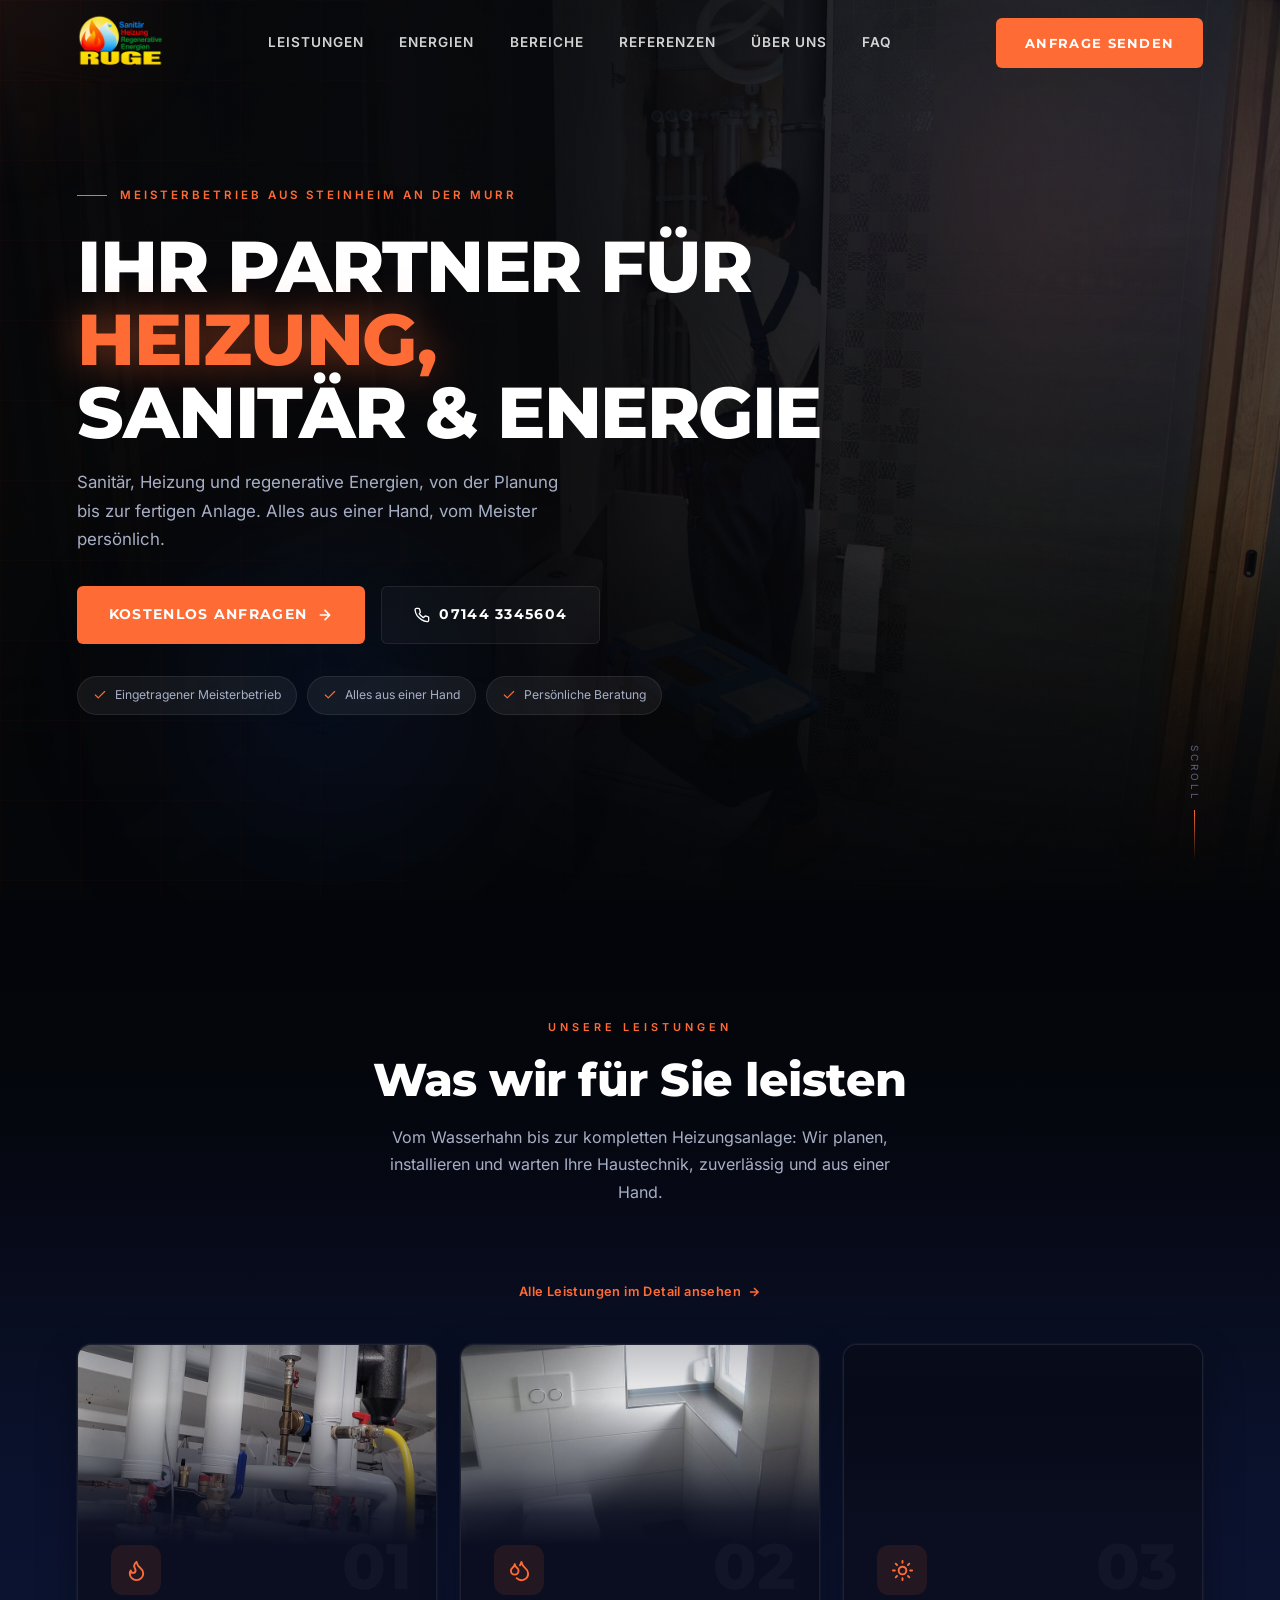
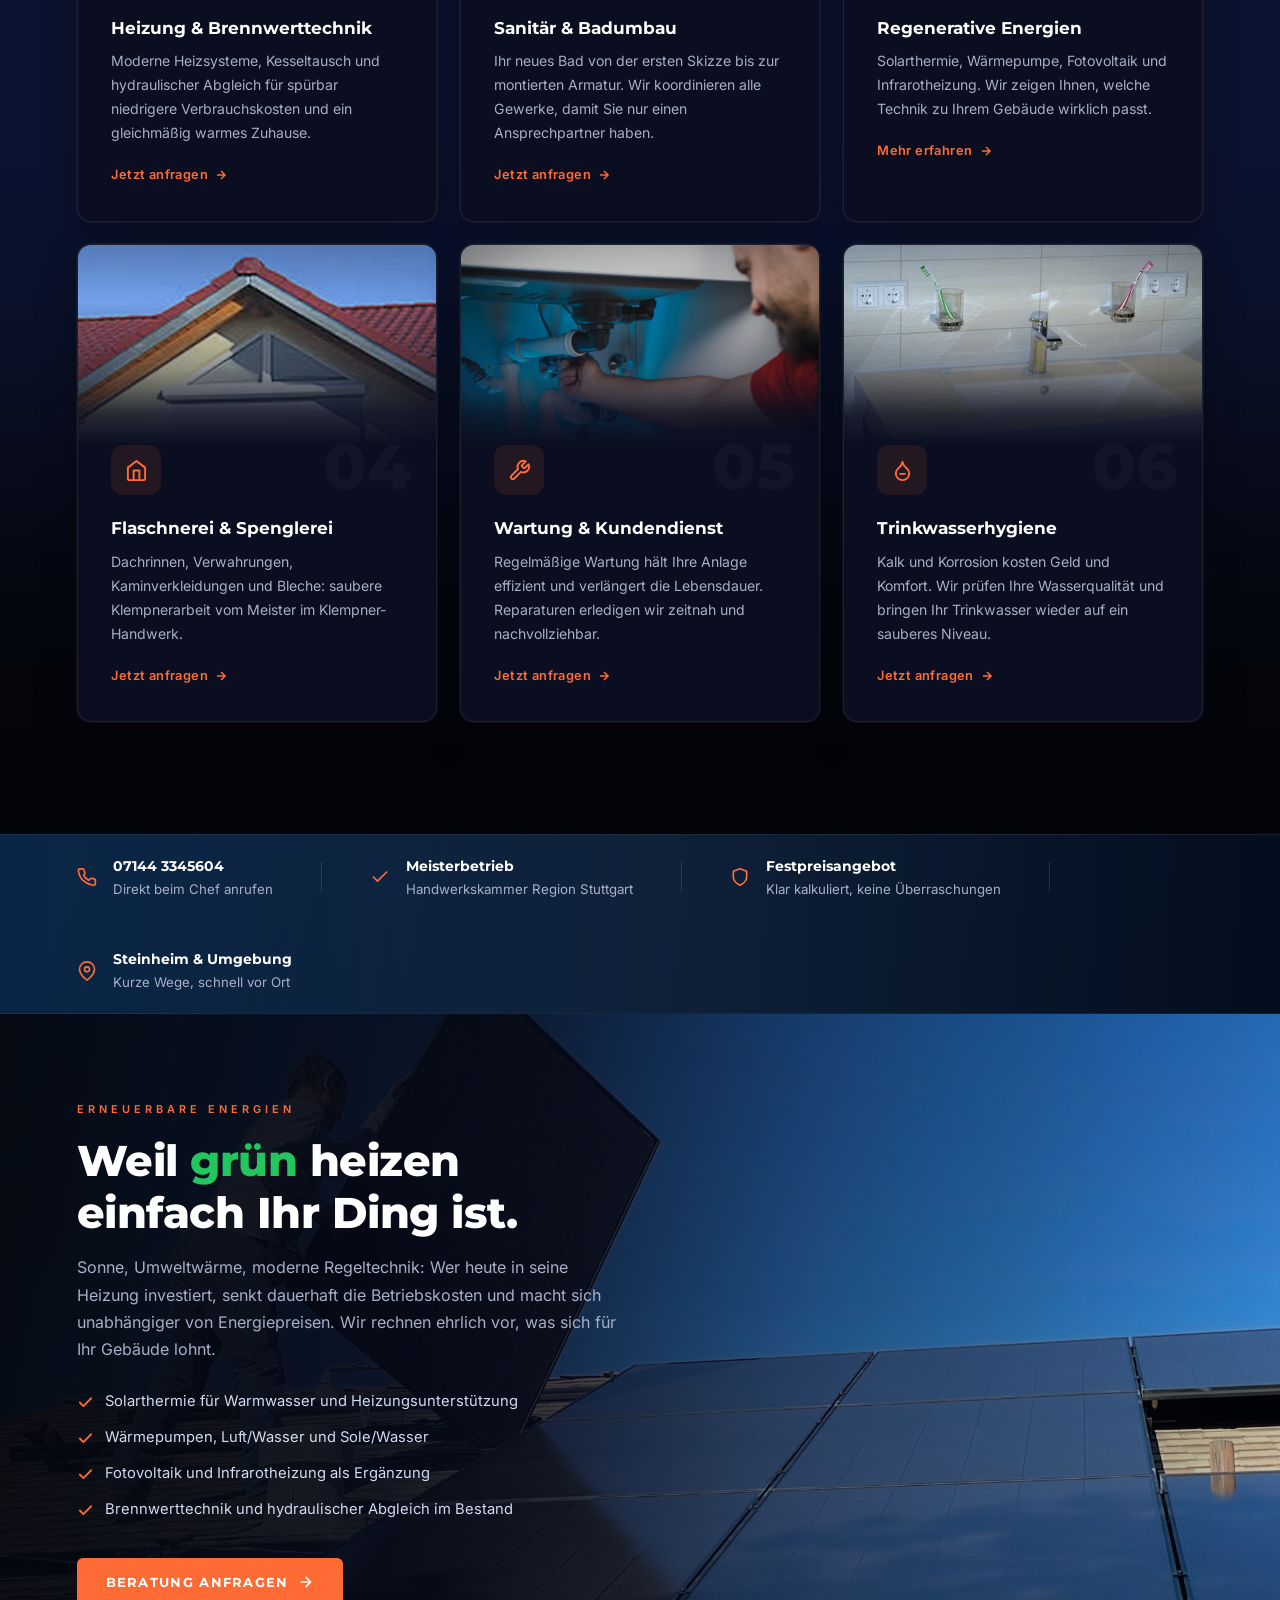
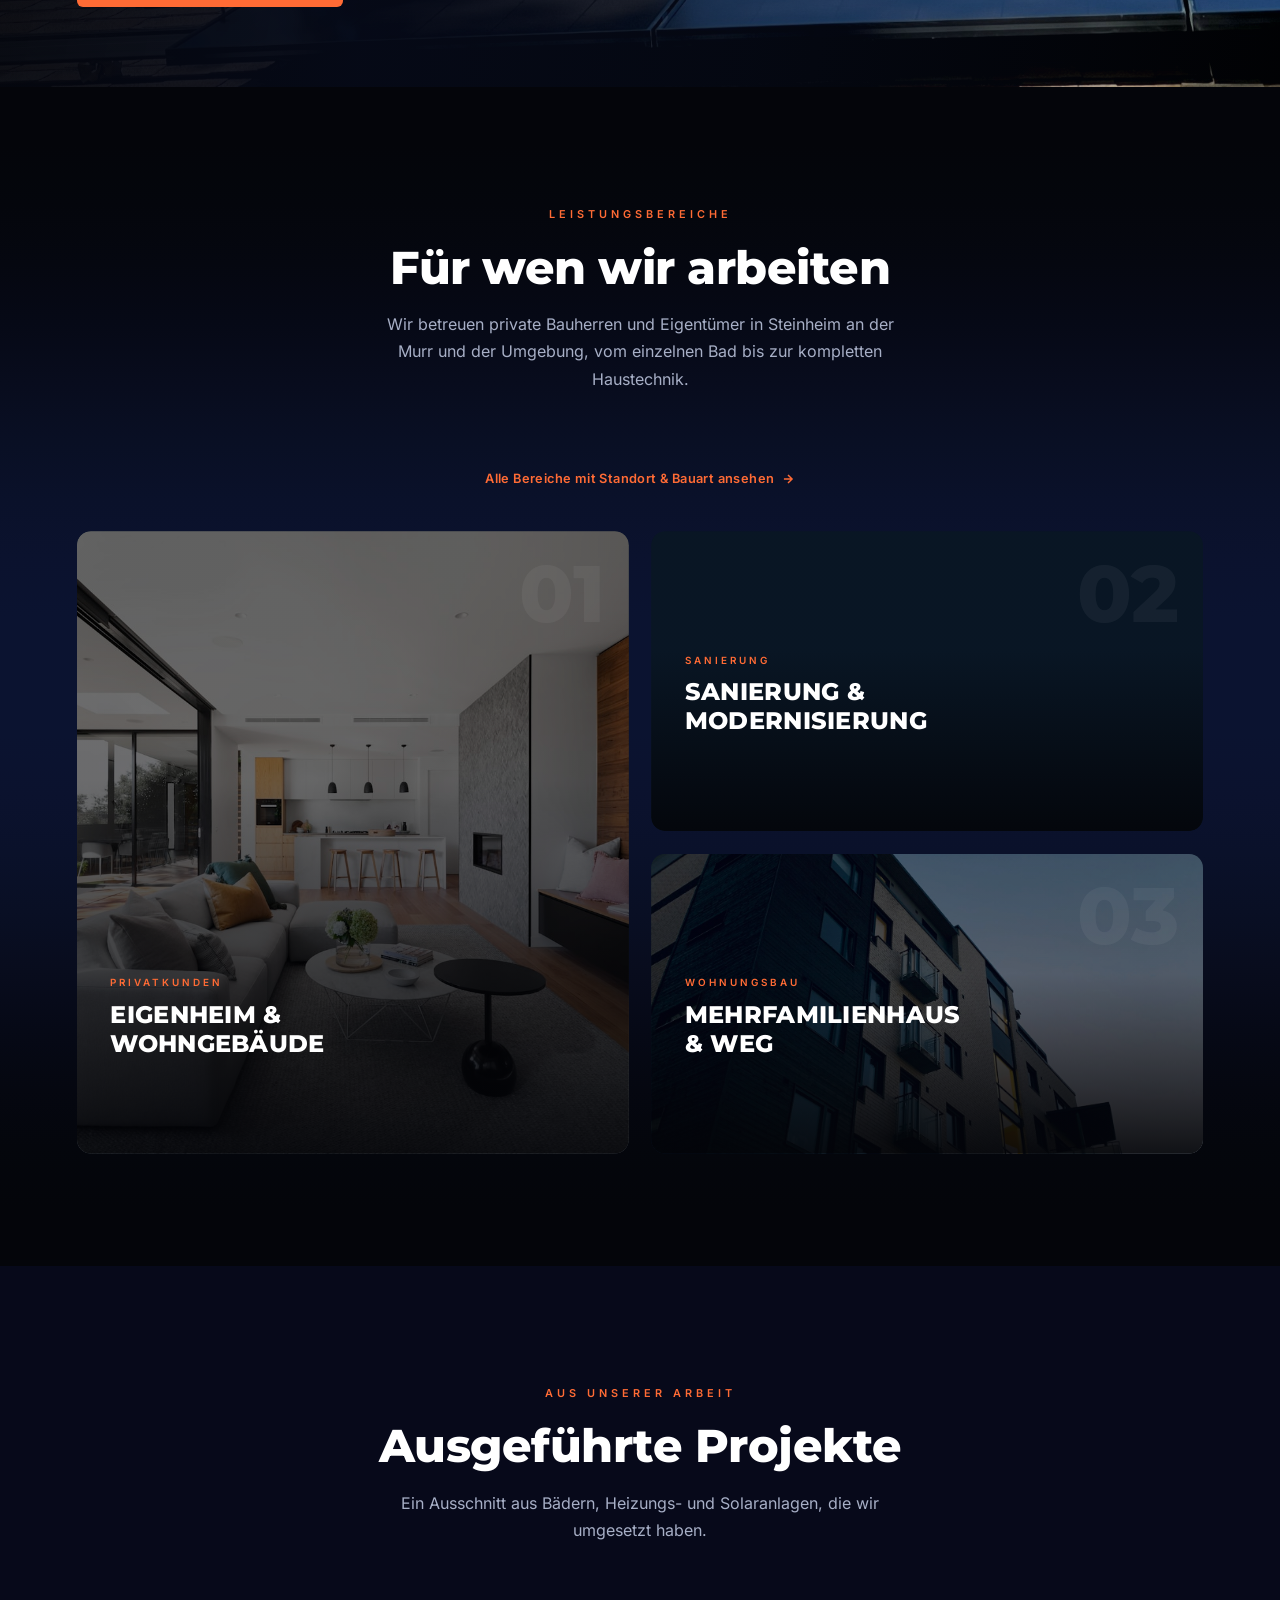
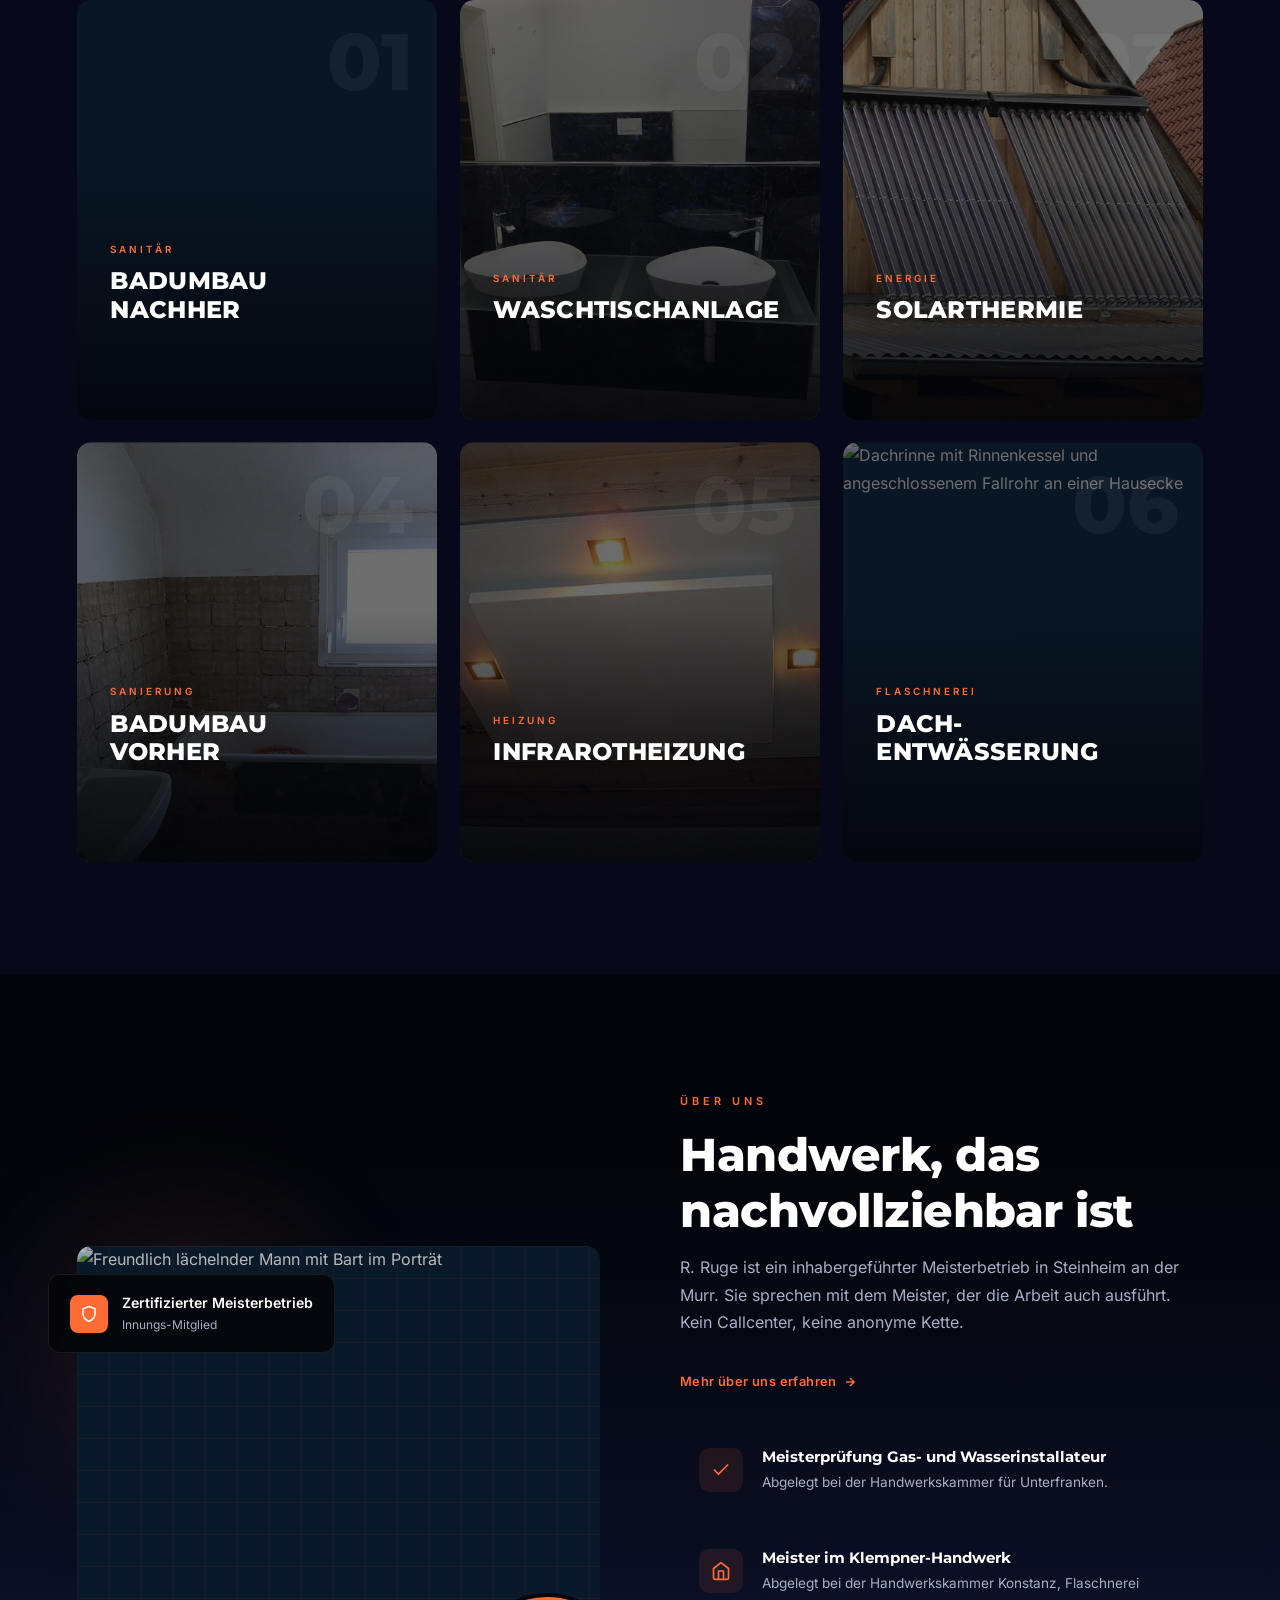
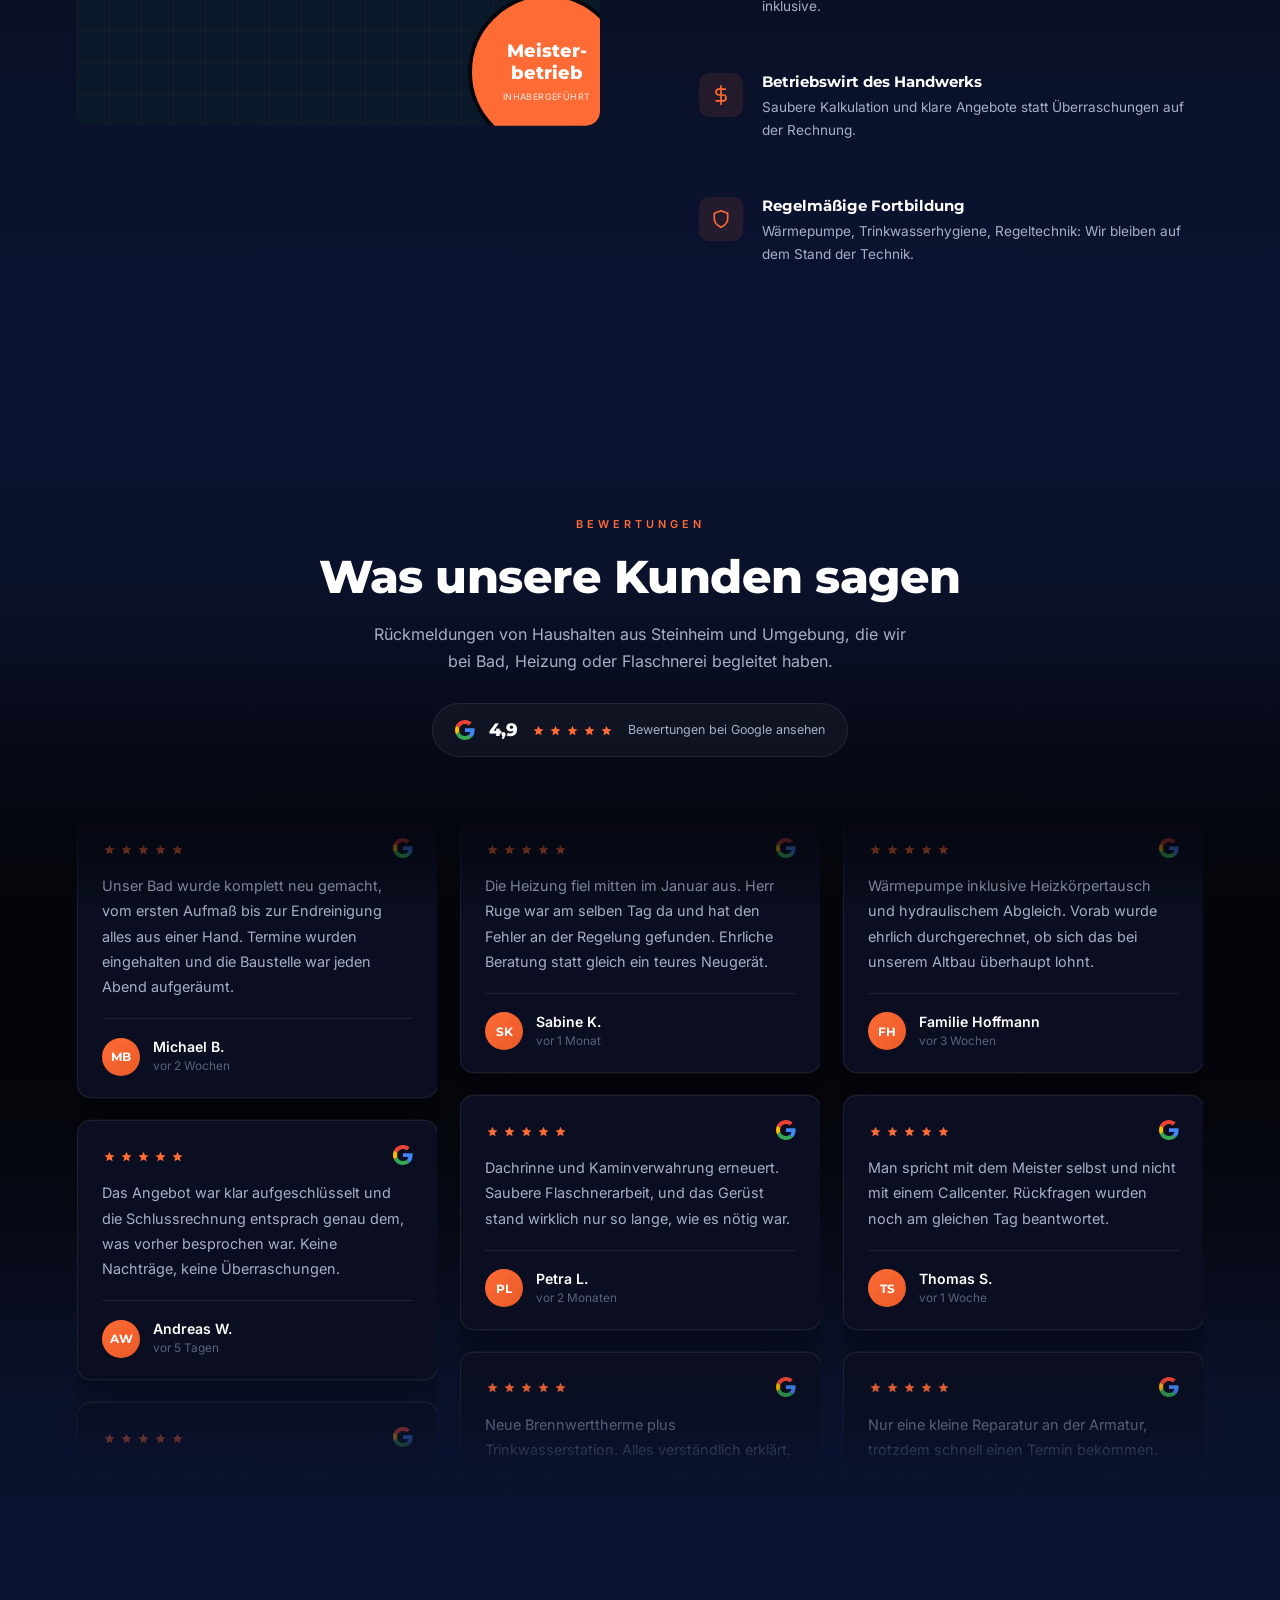
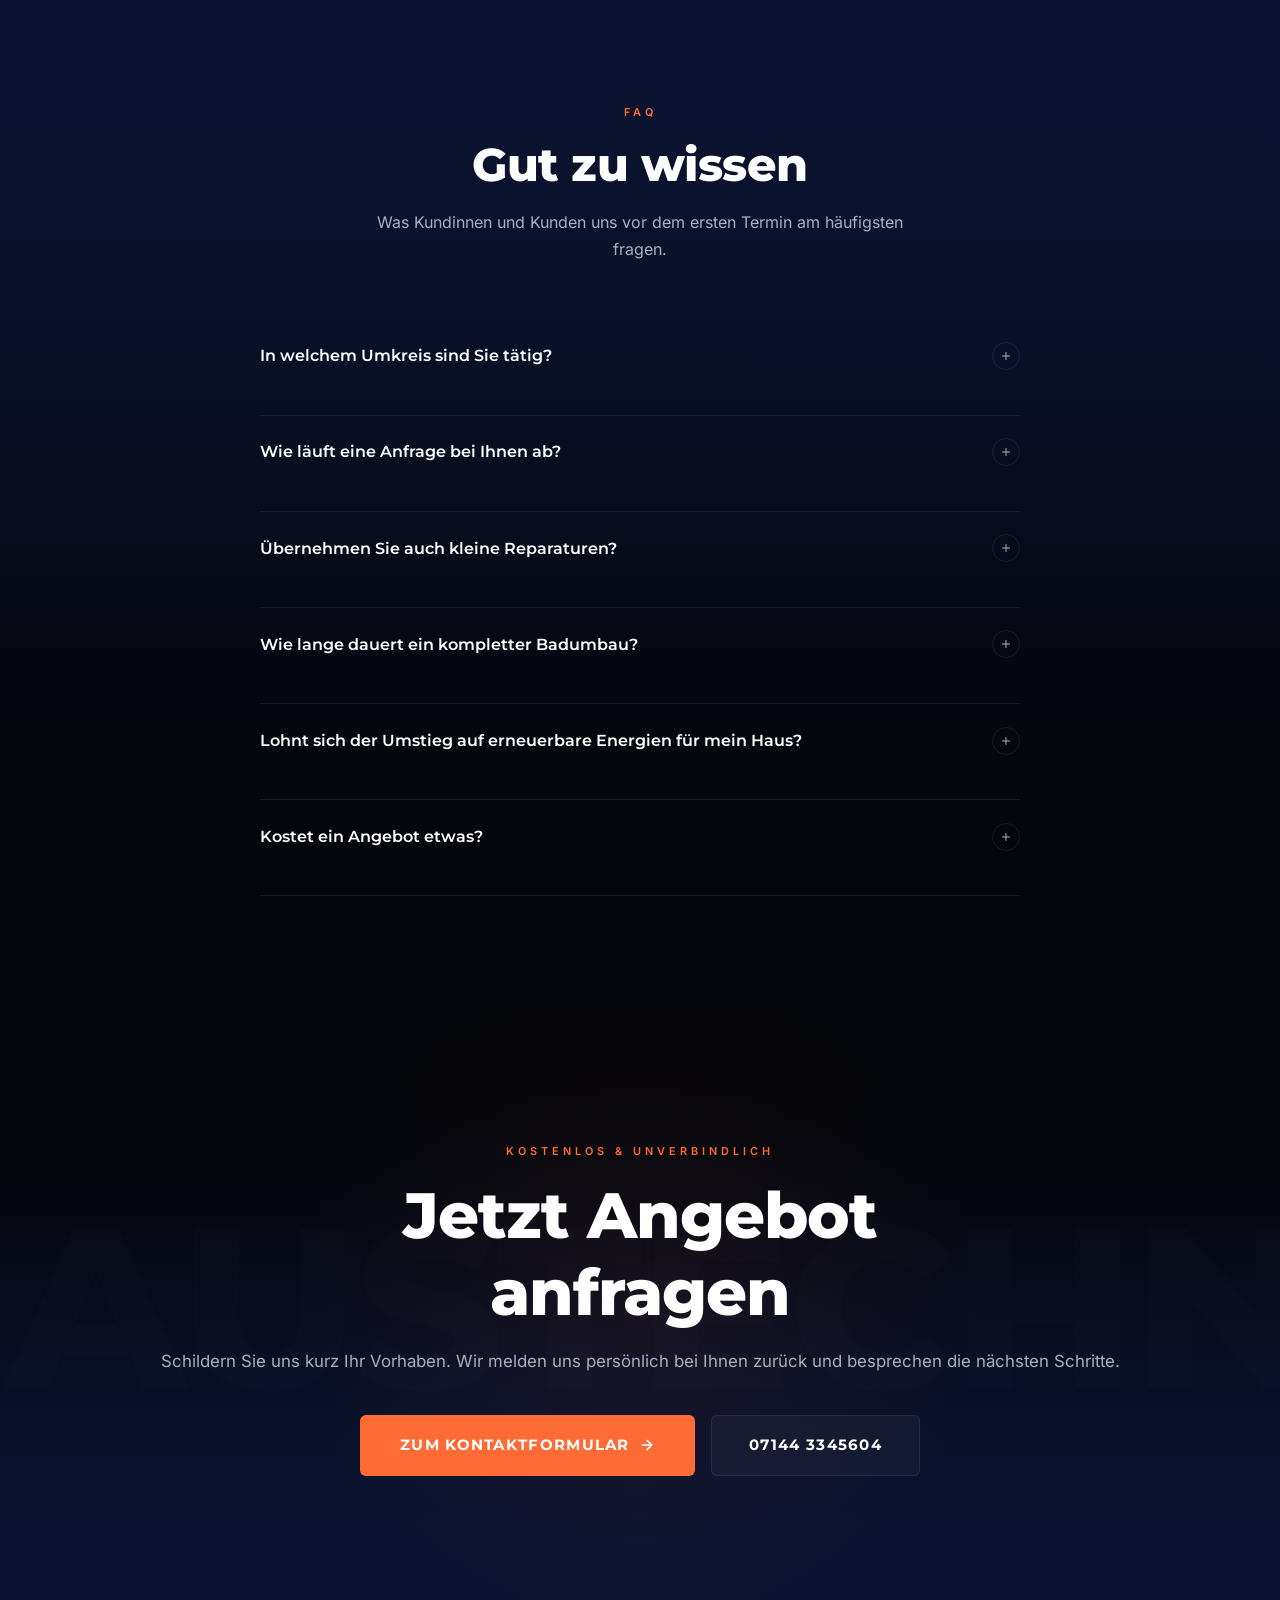
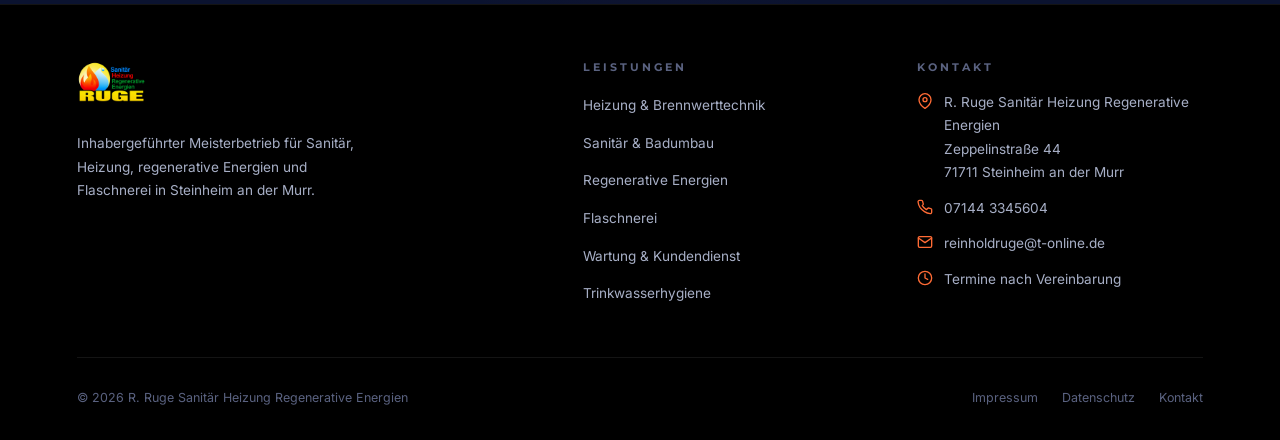
==== index.html @ 026bf5e6 "Add files via upload" ====
<!DOCTYPE html>
<html lang="de">
<head>
<meta charset="UTF-8" />
<meta name="viewport" content="width=device-width, initial-scale=1, viewport-fit=cover" />
<title>R. Ruge: Sanitär · Heizung · Regenerative Energien | Steinheim an der Murr</title>
<meta name="description" content="Meisterbetrieb R. Ruge aus Steinheim an der Murr: Sanitär und Badumbau, Heizung und Brennwerttechnik, Solar, Wärmepumpe und Fotovoltaik sowie Flaschnerei, alles aus einer Hand." />
<meta name="theme-color" content="#01328F" />
<meta name="robots" content="noindex" />
<link rel="icon" type="image/png" href="favicon.ruge.png" />
<link rel="apple-touch-icon" href="favicon.ruge.png" />

<meta property="og:type" content="website" />
<meta property="og:locale" content="de_DE" />
<meta property="og:title" content="R. Ruge: Sanitär · Heizung · Regenerative Energien" />
<meta property="og:description" content="Meisterbetrieb aus Steinheim an der Murr. Bad, Heizung, regenerative Energien und Flaschnerei, alles aus einer Hand." />
<meta property="og:image" content="hero-installateur.jpg" />

<link rel="preload" href="inter-400-latin.woff2" as="font" type="font/woff2" crossorigin />
<link rel="preload" href="montserrat-800-latin.woff2" as="font" type="font/woff2" crossorigin />
<link rel="stylesheet" href="fonts.css" />
<script>document.documentElement.classList.add('js');</script>

<style>
  :root {
    --orange:        #FF6B35;
    --orange-dark:   #E85A28;
    --orange-glow:   rgba(255, 107, 53, 0.3);
    --brand-blue:    #0A2647;   /* dunkles Navy, Blau des Logo-Banners gemischt mit Schwarz */
    --brand-blue-d:  #030D1E;

    /* Hintergrund: bewusste Mischung aus Schwarz und Dunkelblau */
    --navy:          #050609;
    --navy-blue:     #0b1330;
    --navy-mid:      #07091a;
    --navy-mid-blue: #0e1638;
    --navy-light:    #101733;
    --card-bg:       #0a0e20;

    /* ── Sektions-Welle: durchlaufender Verlauf über die ganze Seite ──
       up   = dunkel oben → blau unten
       down = blau oben   → dunkel unten
       full = dunkel → blau → dunkel (für einzeln stehende Sektionen)
       Aufeinanderfolgende Sektionen wechseln sich ab, dadurch treffen an
       jeder Naht immer zwei identische Farben aufeinander und die Kante
       verschwindet. Die Stopps folgen einer Smootherstep-Kurve, damit die
       Steigung an beiden Enden fast null ist (kein sichtbarer Knick). */
    --wave-up: linear-gradient(to bottom,
      #04050a 0%, #04050a 10%, #04060c 20%, #050710 30%, #060916 40%,
      #080c1d 50%, #090f24 60%, #0a112a 70%, #0b122e 80%, #0b1330 90%, #0b1330 100%);
    --wave-down: linear-gradient(to top,
      #04050a 0%, #04050a 10%, #04060c 20%, #050710 30%, #060916 40%,
      #080c1d 50%, #090f24 60%, #0a112a 70%, #0b122e 80%, #0b1330 90%, #0b1330 100%);
    --wave-full: linear-gradient(to bottom,
      #04050a 0%,  #04050a 5%,  #04060c 10%, #050710 15%, #060916 20%,
      #080c1d 25%, #090f24 30%, #0a112a 35%, #0b122e 40%, #0b1330 45%,
      #0b1330 55%, #0b122e 60%, #0a112a 65%, #090f24 70%, #080c1d 75%,
      #060916 80%, #050710 85%, #04060c 90%, #04050a 95%, #04050a 100%);
    /* arc = blau → dunkel → blau (Gegenstück zu wave-full: für eine Sektion,
       die zwischen zwei blauen Nähten steht, z. B. Bewertungen zwischen
       ueber (endet blau) und faq (beginnt blau)) */
    --wave-arc: linear-gradient(to bottom,
      #0b1330 0%,  #0b1330 5%,  #0b122e 10%, #0a112a 15%, #090f24 20%,
      #080c1d 25%, #060916 30%, #050710 35%, #04060c 40%, #04050a 45%,
      #04050a 55%, #04060c 60%, #050710 65%, #060916 70%, #080c1d 75%,
      #090f24 80%, #0a112a 85%, #0b122e 90%, #0b1330 95%, #0b1330 100%);
    --surface:       rgba(255,255,255,0.04);
    --border:        rgba(255,255,255,0.08);
    --text-primary:  #FFFFFF;
    --text-secondary:#A7AFC6;
    --text-muted:    #5A6280;

    --header-h: 86px;
  }
  *, *::before, *::after { margin: 0; padding: 0; box-sizing: border-box; }
  html { scroll-behavior: smooth; scroll-padding-top: calc(var(--header-h) + 10px); }
  body {
    font-family: 'Inter', system-ui, sans-serif;
    background: linear-gradient(165deg, var(--navy) 0%, var(--navy-blue) 45%, var(--navy) 100%);
    background-attachment: fixed;
    color: var(--text-primary);
    line-height: 1.7;
    overflow-x: hidden;
  }
  h1, h2, h3, h4 { font-family: 'Montserrat', sans-serif; line-height: 1.2; text-wrap: balance; }
  img, svg { max-width: 100%; }
  img { height: auto; display: block; }
  a { color: inherit; }

  ::-webkit-scrollbar { width: 6px; }
  ::-webkit-scrollbar-track { background: var(--navy); }
  ::-webkit-scrollbar-thumb { background: var(--orange); border-radius: 3px; }
  ::selection { background: var(--orange); color: #fff; }
  :focus-visible { outline: 2px solid var(--orange); outline-offset: 3px; border-radius: 3px; }

  .skip-link {
    position: absolute; left: -9999px; top: 0; z-index: 2000;
    background: var(--orange); color: #fff; padding: 0.8rem 1.4rem; font-weight: 600; text-decoration: none;
  }
  .skip-link:focus { left: 12px; top: 12px; }

  /* Noise texture */
  body::before {
    content: ''; position: fixed; inset: 0;
    background-image: url("data:image/svg+xml,%3Csvg viewBox='0 0 256 256' xmlns='http://www.w3.org/2000/svg'%3E%3Cfilter id='noise'%3E%3CfeTurbulence type='fractalNoise' baseFrequency='0.9' numOctaves='4' stitchTiles='stitch'/%3E%3C/filter%3E%3Crect width='100%25' height='100%25' filter='url(%23noise)' opacity='0.03'/%3E%3C/svg%3E");
    pointer-events: none; z-index: 1; opacity: 0.4;
  }

  /* Cursor glow */
  .cursor-glow {
    position: fixed; width: 420px; height: 420px; border-radius: 50%;
    background: radial-gradient(circle, rgba(255,107,53,0.07) 0%, transparent 70%);
    pointer-events: none; transform: translate(-50%, -50%);
    z-index: 9999; transition: opacity 0.3s ease;
  }

  /* ── BUTTONS ── */
  .btn-primary {
    background: var(--orange); color: white;
    padding: 0.85rem 1.8rem; border-radius: 6px; text-decoration: none;
    font-family: 'Montserrat', sans-serif; font-weight: 700; font-size: 0.82rem;
    letter-spacing: 1.3px; text-transform: uppercase; border: none; cursor: pointer;
    transition: all 0.3s ease; position: relative; overflow: hidden;
    display: inline-flex; align-items: center; gap: 0.6rem;
  }
  .btn-primary svg { width: 16px; height: 16px; flex-shrink: 0; }
  .btn-primary::before {
    content: ''; position: absolute; top: 0; left: -100%; width: 100%; height: 100%;
    background: linear-gradient(90deg, transparent, rgba(255,255,255,0.2), transparent);
    transition: left 0.5s ease;
  }
  .btn-primary:hover { background: var(--orange-dark); transform: translateY(-2px); box-shadow: 0 8px 28px var(--orange-glow); }
  .btn-primary:hover::before { left: 100%; }

  .btn-outline {
    background: rgba(255,255,255,0.03); color: var(--text-primary);
    padding: 0.85rem 1.8rem; border-radius: 6px; text-decoration: none;
    font-family: 'Montserrat', sans-serif; font-weight: 700; font-size: 0.82rem;
    letter-spacing: 1.3px; text-transform: uppercase; border: 1px solid var(--border);
    cursor: pointer; transition: all 0.3s ease; display: inline-flex; align-items: center; gap: 0.6rem;
    position: relative; overflow: hidden;
  }
  .btn-outline svg { width: 16px; height: 16px; flex-shrink: 0; }
  .btn-outline:hover { border-color: var(--orange); color: var(--orange); box-shadow: 0 0 22px var(--orange-glow); }

  /* ── HEADER (Menüleiste im Logo-Blau) ── */
  header.site-header {
    position: fixed; top: 0; left: 0; right: 0; z-index: 1000;
    background: transparent; border-bottom: 1px solid transparent;
    transition: background 0.4s ease, box-shadow 0.3s ease, border-color 0.4s ease, backdrop-filter 0.4s ease,
                transform 0.45s cubic-bezier(0.2,0.7,0.2,1);
  }
  header.site-header.scrolled {
    background: linear-gradient(100deg, var(--brand-blue) 0%, var(--brand-blue-d) 100%);
    backdrop-filter: blur(16px);
    border-bottom: 1px solid rgba(255,255,255,0.1);
    box-shadow: 0 12px 34px rgba(0,0,0,0.45);
  }
  .header-inner {
    max-width: 1320px; margin-inline: auto;
    min-height: var(--header-h);
    padding: 0.6rem 6%; display: flex; align-items: center; justify-content: space-between; gap: 1.5rem;
  }
  .logo { display: inline-flex; align-items: center; flex-shrink: 0; }
  .logo img { height: 58px; width: auto; transition: height 0.3s ease; }

  .header-nav { display: flex; align-items: center; gap: 2.2rem; }
  .header-nav a {
    color: rgba(255,255,255,0.82); text-decoration: none; font-size: 0.85rem;
    font-weight: 600; letter-spacing: 1px; text-transform: uppercase;
    transition: color 0.3s; position: relative; padding: 0.3rem 0;
  }
  .header-nav a::after {
    content: ''; position: absolute; bottom: -2px; left: 0;
    width: 0; height: 2px; background: var(--orange); border-radius: 2px; transition: width 0.3s;
  }
  .header-nav a:hover { color: #fff; }
  .header-nav a:hover::after { width: 100%; }

  .hamburger {
    display: none; flex-direction: column; gap: 5px; cursor: pointer; padding: 4px;
    background: none; border: 0;
  }
  .hamburger span { width: 24px; height: 2px; background: #fff; border-radius: 2px; transition: all 0.3s; display: block; }
  .hamburger[aria-expanded="true"] span:nth-child(1) { transform: translateY(7px) rotate(45deg); }
  .hamburger[aria-expanded="true"] span:nth-child(2) { opacity: 0; }
  .hamburger[aria-expanded="true"] span:nth-child(3) { transform: translateY(-7px) rotate(-45deg); }

  .mobile-nav {
    position: fixed; inset: 0; background: rgba(5,6,9,0.97); backdrop-filter: blur(20px);
    z-index: 999; display: flex; flex-direction: column; align-items: center; justify-content: center; gap: 2rem;
    transform: translateX(100%); transition: transform 0.4s cubic-bezier(0.77,0,0.175,1);
    padding: 2rem;
  }
  .mobile-nav.open { transform: translateX(0); }
  .mobile-nav a {
    font-family: 'Montserrat', sans-serif; font-size: 1.7rem; font-weight: 800;
    color: var(--text-primary); text-decoration: none; text-transform: uppercase;
    letter-spacing: 2px; transition: color 0.3s;
  }
  .mobile-nav a:hover { color: var(--orange); }
  .mobile-nav .mobile-actions { display: flex; flex-direction: column; gap: 0.9rem; margin-top: 1rem; align-items: center; }
  .mobile-nav .mobile-actions .btn-primary,
  .mobile-nav .mobile-actions .btn-outline {
    padding: 0.55rem 1.1rem; font-size: 0.68rem; letter-spacing: 0.8px; white-space: nowrap;
  }
  .mobile-meta {
    margin-top: 1.5rem; font-size: 0.82rem; color: var(--text-secondary); text-align: center; line-height: 1.8;
  }

  /* ── HERO ── */
  .hero {
    position: relative; height: 100vh; height: 100svh; min-height: 700px;
    display: flex; align-items: center; overflow: hidden;
  }
  .hero-media { position: absolute; inset: 0; z-index: 0; background: var(--navy-mid-blue); }
  .hero-media video, .hero-media img {
    width: 100%; height: 100%; object-fit: cover; filter: brightness(0.4);
  }
  .hero-media img { object-position: 62% 30%; transform: scale(1.05); animation: heroZoom 9s ease forwards; }
  .hero-media video { display: none; object-position: center 45%; }
  @keyframes heroZoom { from { transform: scale(1.05); } to { transform: scale(1); } }
  @media (min-width: 769px) {
    .hero-media video { display: block; }
    .hero-media img.hero-photo { display: none; }
  }
  .hero-scrim {
    position: absolute; inset: 0; z-index: 1;
    background:
      linear-gradient(to right, rgba(5,6,9,0.94) 38%, rgba(5,6,9,0.15) 100%),
      linear-gradient(to top, rgba(5,6,9,1) 0%, transparent 42%),
      radial-gradient(ellipse at 20% 55%, rgba(255,107,53,0.10) 0%, transparent 50%),
      radial-gradient(ellipse at 82% 18%, rgba(1,50,143,0.22) 0%, transparent 45%);
  }
  .hero-grid {
    position: absolute; inset: 0; z-index: 2;
    background-image: linear-gradient(rgba(255,107,53,0.04) 1px, transparent 1px),
                      linear-gradient(90deg, rgba(255,107,53,0.04) 1px, transparent 1px);
    background-size: 80px 80px;
    mask-image: linear-gradient(to right, rgba(0,0,0,0.6) 0%, transparent 80%);
  }
  .hero-orb { position: absolute; border-radius: 50%; pointer-events: none; filter: blur(80px); z-index: 1; }
  .hero-orb-1 {
    width: 600px; height: 600px; top: -100px; right: -100px;
    background: radial-gradient(circle, rgba(255,107,53,0.12) 0%, transparent 70%);
    animation: orbFloat 12s ease-in-out infinite;
  }
  .hero-orb-2 {
    width: 400px; height: 400px; bottom: 0; left: 10%;
    background: radial-gradient(circle, rgba(1,50,143,0.22) 0%, transparent 70%);
    animation: orbFloat 15s ease-in-out infinite reverse;
  }
  @keyframes orbFloat {
    0%, 100% { transform: translate(0, 0) scale(1); }
    33%  { transform: translate(30px, -40px) scale(1.05); }
    66%  { transform: translate(-20px, 20px) scale(0.95); }
  }

  .hero-content { position: relative; z-index: 3; padding: 0 6%; max-width: 1000px; width: 100%; min-width: 0; }
  .hero-eyebrow {
    display: flex; align-items: center; gap: 0.8rem; max-width: 100%;
    font-size: 0.72rem; font-weight: 600; letter-spacing: 3px; text-transform: uppercase;
    color: var(--orange); margin-bottom: 1.5rem;
    opacity: 0; transform: translateY(20px); animation: fadeUp 0.8s ease 0.2s forwards;
  }
  .hero-eyebrow span { min-width: 0; }
  .hero-eyebrow::before { content: ''; width: 30px; height: 1px; background: var(--orange); flex-shrink: 0; }
  .hero h1 {
    font-size: clamp(2.6rem, 5.6vw, 4.9rem); font-weight: 800; line-height: 1.02;
    letter-spacing: -1.5px; margin-bottom: 1.2rem; text-transform: uppercase;
    opacity: 0; transform: translateY(30px); animation: fadeUp 0.8s ease 0.4s forwards;
  }
  .hero h1 em { font-style: normal; color: var(--orange); text-shadow: 0 0 40px rgba(255,107,53,0.5); }
  .hero-sub {
    font-size: 1.05rem; color: var(--text-secondary); max-width: 500px;
    line-height: 1.7; margin-bottom: 2rem;
    opacity: 0; transform: translateY(30px); animation: fadeUp 0.8s ease 0.6s forwards;
  }
  .hero-actions {
    display: flex; gap: 1rem; flex-wrap: wrap; margin-bottom: 2rem;
    opacity: 0; transform: translateY(30px); animation: fadeUp 0.8s ease 0.8s forwards;
  }
  .hero-actions .btn-primary, .hero-actions .btn-outline { padding: 1rem 2rem; font-size: 0.88rem; }
  .hero-chips {
    list-style: none; display: flex; flex-wrap: wrap; gap: 0.6rem;
    opacity: 0; transform: translateY(20px); animation: fadeUp 0.8s ease 1.0s forwards;
  }
  .chip {
    display: inline-flex; align-items: center; gap: 0.5rem;
    padding: 0.5rem 0.95rem; background: rgba(255,255,255,0.06); border: 1px solid var(--border);
    border-radius: 100px; font-size: 0.76rem; color: var(--text-secondary); backdrop-filter: blur(6px);
  }
  .chip svg { width: 14px; height: 14px; stroke: var(--orange); flex-shrink: 0; }

  .scroll-indicator {
    position: absolute; right: 6%; bottom: 40px; z-index: 3;
    display: flex; flex-direction: column; align-items: center; gap: 0.5rem;
    opacity: 0; animation: fadeIn 1s ease 1.5s forwards;
  }
  .scroll-indicator span { font-size: 0.62rem; letter-spacing: 3px; text-transform: uppercase; color: var(--text-muted); writing-mode: vertical-rl; }
  .scroll-line { width: 1px; height: 50px; background: linear-gradient(to bottom, var(--orange), transparent); animation: scrollPulse 2s ease-in-out infinite; }
  @keyframes scrollPulse { 0%,100% { opacity: 0.3; transform: scaleY(1); } 50% { opacity: 1; transform: scaleY(1.2); } }

  /* ── SECTION COMMONS ── */
  section { position: relative; z-index: 1; }
  .section-header { text-align: center; margin-bottom: 3.5rem; }
  .section-header.left { text-align: left; margin-bottom: 2.2rem; }
  .section-eyebrow {
    display: inline-flex; align-items: center; gap: 0.7rem;
    font-size: 0.68rem; font-weight: 600; letter-spacing: 4px; text-transform: uppercase;
    color: var(--orange); margin-bottom: 1rem;
  }
  .section-header h2 { font-size: clamp(1.9rem, 3.8vw, 2.9rem); font-weight: 800; letter-spacing: -0.5px; }
  .section-header p { color: var(--text-secondary); max-width: 540px; margin: 1rem auto 0; font-size: 1rem; }
  .section-header.left p { margin: 1rem 0 0; }

  /* ── LEISTUNGEN ── */
  .leistungen {
    padding: 7rem 6%;
    /* steht allein zwischen zwei Bildsektionen → voller Wellenbogen */
    background: var(--wave-full);
  }
  .leistungen-grid { display: grid; grid-template-columns: repeat(3, 1fr); gap: 1.4rem; }
  .l-card {
    background: var(--card-bg); border-radius: 14px;
    border: 1px solid var(--border); position: relative; overflow: hidden;
    box-shadow: 0 0 0 1px rgba(255,255,255,0.03), 0 16px 40px rgba(0,0,0,0.32);
    transition: all 0.4s cubic-bezier(0.4,0,0.2,1);
  }
  .l-card::before {
    content: ''; position: absolute; inset: 0;
    background: linear-gradient(135deg, var(--orange-glow) 0%, transparent 60%);
    opacity: 0; transition: opacity 0.4s; z-index: 2; pointer-events: none;
  }
  .l-card:hover {
    border-color: rgba(255,107,53,0.35); transform: translateY(-6px);
    box-shadow: 0 0 0 1px rgba(255,107,53,0.3), 0 0 34px rgba(255,107,53,0.18), 0 24px 60px rgba(0,0,0,0.5);
  }
  .l-card:hover::before { opacity: 1; }
  /* Bildkopf: verläuft nach unten weich in die Kartenfläche */
  .l-media { position: relative; height: 200px; overflow: hidden; background: #070a18; }
  .l-media img {
    width: 100%; height: 100%; object-fit: cover; display: block;
    transform: scale(1.02); transition: transform 0.7s cubic-bezier(0.4,0,0.2,1);
  }
  .l-card:hover .l-media img { transform: scale(1.07); }
  .l-media::after {
    content: ''; position: absolute; inset: 0; pointer-events: none;
    background: linear-gradient(to bottom,
      rgba(10,14,32,0.25) 0%, rgba(10,14,32,0.05) 28%,
      rgba(10,14,32,0.45) 62%, rgba(10,14,32,0.88) 84%, var(--card-bg) 100%);
  }
  .l-card-inner { position: relative; z-index: 1; padding: 2.1rem; margin-top: -2.2rem; padding-top: 2.2rem; }
  .l-icon {
    width: 50px; height: 50px; background: rgba(255,107,53,0.1);
    border-radius: 12px; display: flex; align-items: center; justify-content: center;
    margin-bottom: 1.4rem; transition: background 0.3s, box-shadow 0.3s;
  }
  .l-card:hover .l-icon { background: rgba(255,107,53,0.2); box-shadow: 0 0 20px var(--orange-glow); }
  .l-icon svg { width: 23px; height: 23px; stroke: var(--orange); }
  .l-num {
    position: absolute; top: 1.5rem; right: 1.5rem;
    font-family: 'Montserrat', sans-serif; font-size: 4rem; font-weight: 800;
    color: rgba(255,255,255,0.03); line-height: 1; transition: color 0.4s;
  }
  .l-card:hover .l-num { color: rgba(255,107,53,0.07); }
  .l-title { font-size: 1.08rem; font-weight: 700; margin-bottom: 0.7rem; }
  .l-desc { font-size: 0.88rem; color: var(--text-secondary); line-height: 1.7; }
  .l-link {
    display: inline-flex; align-items: center; gap: 0.4rem; margin-top: 1.2rem;
    font-size: 0.8rem; font-weight: 600; color: var(--orange); text-decoration: none;
    transition: gap 0.2s; letter-spacing: 0.4px;
  }
  .l-link svg { width: 14px; height: 14px; }
  .l-link:hover { gap: 0.7rem; }

  /* ── INFO BAND ── */
  .info-band {
    background: var(--orange); padding: 1.2rem 6%;
    display: flex; align-items: center; gap: 3rem; overflow: hidden; position: relative; flex-wrap: wrap;
  }
  .info-band::before {
    content: ''; position: absolute; inset: 0;
    background: linear-gradient(90deg, transparent, rgba(255,255,255,0.08), transparent);
    animation: shimmer 3.5s infinite;
  }
  @keyframes shimmer { from { transform: translateX(-100%); } to { transform: translateX(100%); } }
  .info-item { display: flex; align-items: center; gap: 1rem; white-space: nowrap; text-decoration: none; color: #fff; }
  .info-item svg { width: 20px; height: 20px; stroke: rgba(255,255,255,0.8); flex-shrink: 0; }
  .info-item strong { font-family: 'Montserrat', sans-serif; font-size: 0.85rem; font-weight: 700; display: block; }
  .info-item span { font-size: 0.83rem; opacity: 0.85; }
  .info-div { width: 1px; height: 30px; background: rgba(255,255,255,0.3); flex-shrink: 0; }

  /* ── REGENERATIVE ENERGIEN (Bildband: Motiv rechts, Text links) ── */
  .energien-band { position: relative; overflow: hidden; min-height: 560px; display: flex; align-items: center; }
  .energien-media { position: absolute; inset: 0; z-index: 0; background: var(--navy-mid-blue); }
  .energien-media video, .energien-media img { width: 100%; height: 100%; object-fit: cover; object-position: 68% 55%; }
  .energien-media video { display: none; }
  @media (min-width: 769px) {
    .energien-media video { display: block; }
    .energien-media img.energien-photo { display: none; }
  }
  .energien-scrim {
    position: absolute; inset: 0; z-index: 1;
    background: linear-gradient(100deg, rgba(4,6,12,0.97) 0%, rgba(6,10,24,0.92) 34%, rgba(8,14,32,0.55) 62%, rgba(8,14,32,0.12) 100%);
  }
  .energien-inner { position: relative; z-index: 2; padding: 5rem 6%; width: 100%; }
  .energien-copy { max-width: 540px; }
  .energien-copy h2 { font-size: clamp(1.9rem, 4vw, 2.7rem); font-weight: 800; letter-spacing: -0.5px; margin-bottom: 1rem; }
  .energien-copy h2 .word-green { color: #22C55E; }
  .energien-copy p { color: var(--text-secondary); margin-bottom: 1.6rem; }
  .energien-list { list-style: none; display: grid; gap: 0.7rem; margin-bottom: 2.2rem; }
  .energien-list li { display: flex; align-items: flex-start; gap: 0.7rem; font-size: 0.92rem; color: #D3DBEF; }
  .energien-list svg { width: 17px; height: 17px; stroke: var(--orange); flex-shrink: 0; margin-top: 5px; }

  /* ── BEREICHE ── */
  /* steht allein zwischen Bildband und flacher .referenzen → voller Wellenbogen */
  .bereiche { padding: 7rem 6%; background: var(--wave-full); }
  .bereiche-grid { display: grid; grid-template-columns: repeat(3, 1fr); gap: 1.4rem; }
  .b-card { position: relative; overflow: hidden; cursor: pointer; text-decoration: none; display: block; height: 420px; border-radius: 14px; }

  /* Bento-Layout für „Für wen wir arbeiten“: großes Bild links, zwei gestapelt rechts */
  .bereiche-bento { grid-template-columns: 1fr 1fr; grid-template-rows: repeat(2, 300px); }
  .bereiche-bento .b-card { height: 100%; }
  .bereiche-bento .b-card:first-child { grid-row: span 2; }
  .b-bg { position: absolute; inset: 0; overflow: hidden; background: #0a1929; }
  .b-bg img { width: 100%; height: 100%; object-fit: cover; display: block; filter: brightness(0.5); transition: transform 0.7s cubic-bezier(0.4,0,0.2,1), filter 0.4s; }
  .b-card:hover .b-bg img { transform: scale(1.07); filter: brightness(0.35); }
  .b-overlay { position: absolute; inset: 0; background: linear-gradient(to top, rgba(3,4,8,0.88) 0%, rgba(3,4,8,0.15) 60%); transition: background 0.4s; }
  .b-card:hover .b-overlay { background: linear-gradient(to top, rgba(3,4,8,0.93) 0%, rgba(3,4,8,0.35) 60%); }
  .b-num {
    position: absolute; top: 1.4rem; right: 1.5rem;
    font-family: 'Montserrat', sans-serif; font-size: 5rem; font-weight: 800;
    color: rgba(255,255,255,0.05); line-height: 1; transition: color 0.4s;
  }
  .b-card:hover .b-num { color: rgba(255,107,53,0.09); }
  .b-content { position: absolute; bottom: 0; left: 0; right: 0; padding: 2.1rem; }
  .b-tag { display: inline-block; font-size: 0.62rem; letter-spacing: 3px; text-transform: uppercase; color: var(--orange); margin-bottom: 0.6rem; font-weight: 600; }
  .b-title { font-family: 'Montserrat', sans-serif; font-size: 1.5rem; font-weight: 800; text-transform: uppercase; letter-spacing: 0.3px; margin-bottom: 0.5rem; color: #fff; }
  .b-desc {
    font-size: 0.86rem; color: var(--text-secondary); line-height: 1.6;
    max-height: 0; overflow: hidden; opacity: 0; transition: max-height 0.5s ease, opacity 0.4s ease;
  }
  .b-card:hover .b-desc { max-height: 90px; opacity: 1; }
  .b-arrow {
    width: 36px; height: 36px; border: 1px solid var(--orange); border-radius: 50%;
    display: flex; align-items: center; justify-content: center;
    margin-top: 1.1rem; transform: translateY(20px); opacity: 0; transition: all 0.4s;
  }
  .b-card:hover .b-arrow { opacity: 1; transform: translateY(0); background: var(--orange); }
  .b-arrow svg { width: 14px; height: 14px; stroke: white; }

  /* ── REFERENZEN / GALERIE (gleiche Karten wie „Für wen wir arbeiten") ── */
  .referenzen { padding: 7rem 6%; background: var(--navy-mid); }

  /* ── ÜBER UNS ── */
  /* Welle 1/4: ueber → faq → cta → footer laufen durch */
  .ueber { padding: 7rem 6%; background: var(--wave-up); overflow: hidden; }
  .ueber-inner { display: grid; grid-template-columns: 1fr 1fr; gap: 5rem; align-items: center; }
  .ueber-visual { position: relative; }
  .ueber-visual::before {
    content: ''; position: absolute; width: 360px; height: 360px; border-radius: 50%;
    background: radial-gradient(circle, rgba(255,107,53,0.18) 0%, transparent 70%);
    filter: blur(60px); top: -70px; left: -70px; z-index: 0; pointer-events: none;
  }
  .ueber-box { border-radius: 14px; overflow: hidden; height: 480px; position: relative; background: #0a1929; }
  .ueber-box > img {
    position: absolute; inset: 0; width: 100%; height: 100%; object-fit: cover; z-index: 0;
    filter: brightness(0.72); transition: transform 0.8s cubic-bezier(0.4,0,0.2,1);
  }
  .ueber-box:hover > img { transform: scale(1.05); }
  .ueber-box::before {
    content: ''; position: absolute; inset: 0; z-index: 1;
    background-image: linear-gradient(rgba(255,107,53,0.05) 1px, transparent 1px), linear-gradient(90deg, rgba(255,107,53,0.05) 1px, transparent 1px);
    background-size: 32px 32px;
  }
  .ueber-box-icon {
    position: absolute; top: 50%; left: 50%; transform: translate(-50%, -50%);
    z-index: 2; display: flex; flex-direction: column; align-items: center; gap: 1rem;
  }
  .ueber-ring {
    width: 110px; height: 110px; border-radius: 50%;
    border: 1.5px solid rgba(255,255,255,0.2);
    display: flex; align-items: center; justify-content: center; position: relative;
  }
  .ueber-ring svg { width: 46px; height: 46px; }
  .ueber-ring::before {
    content: ''; position: absolute; inset: -12px; border-radius: 50%;
    border: 1px solid rgba(255,107,53,0.3);
    animation: ringPulse 3s ease-in-out infinite;
  }
  .ueber-ring::after {
    content: ''; position: absolute; inset: -24px; border-radius: 50%;
    border: 1px solid rgba(255,107,53,0.12);
    animation: ringPulse 3s ease-in-out 0.5s infinite;
  }
  @keyframes ringPulse { 0%,100% { opacity: 0.4; transform: scale(1); } 50% { opacity: 1; transform: scale(1.04); } }
  .ueber-badge {
    position: absolute; bottom: -1.6rem; right: -1.6rem;
    width: 158px; height: 158px; background: var(--orange); border-radius: 50%;
    display: flex; flex-direction: column; align-items: center; justify-content: center;
    border: 4px solid var(--navy); z-index: 3; text-align: center; padding: 0.8rem;
    animation: badgePulse 3s ease-in-out infinite;
  }
  .ueber-badge strong { font-family: 'Montserrat', sans-serif; font-size: 1.15rem; font-weight: 800; line-height: 1.2; }
  .ueber-badge span { font-size: 0.56rem; letter-spacing: 0.4px; text-transform: uppercase; opacity: 0.85; margin-top: 5px; }
  @keyframes badgePulse { 0%,100% { box-shadow: 0 0 0 0 var(--orange-glow); } 50% { box-shadow: 0 0 40px 12px var(--orange-glow); } }

  .ueber-float {
    position: absolute; top: 1.8rem; left: -1.8rem;
    background: rgba(5,6,9,0.92); backdrop-filter: blur(12px);
    border: 1px solid var(--border); border-radius: 12px; padding: 1rem 1.3rem;
    display: flex; align-items: center; gap: 0.9rem; z-index: 3;
  }
  .ueber-float-icon { width: 38px; height: 38px; background: var(--orange); border-radius: 8px; display: flex; align-items: center; justify-content: center; flex-shrink: 0; }
  .ueber-float-icon svg { width: 18px; height: 18px; stroke: white; }
  .ueber-float strong { font-size: 0.88rem; display: block; }
  .ueber-float p { font-size: 0.75rem; color: var(--text-secondary); }

  .perks { display: flex; flex-direction: column; gap: 1.1rem; }
  .perk { display: flex; gap: 1.2rem; padding: 1.1rem; border-radius: 12px; border: 1px solid transparent; transition: all 0.3s; }
  .perk:hover { border-color: var(--border); background: var(--surface); }
  .perk-icon {
    width: 44px; height: 44px; background: rgba(255,107,53,0.1); border-radius: 10px;
    display: flex; align-items: center; justify-content: center; flex-shrink: 0; transition: background 0.3s, box-shadow 0.3s;
  }
  .perk:hover .perk-icon { background: rgba(255,107,53,0.2); box-shadow: 0 0 16px var(--orange-glow); }
  .perk-icon svg { width: 20px; height: 20px; stroke: var(--orange); }
  .perk h4 { font-size: 0.95rem; font-weight: 700; margin-bottom: 0.3rem; }
  .perk p { font-size: 0.85rem; color: var(--text-secondary); }

  /* ── BEWERTUNGEN · Google-Stimmen, schwebende Spalten ── */
  /* Zwischenbogen: beginnt blau (Naht zu .ueber) und endet blau (Naht zu .faq),
     die Wellen-Zählung 1/4 … 4/4 bleibt dadurch unberührt. */
  .bewertungen { padding: 7rem 6%; background: var(--wave-arc); overflow: hidden; }

  .bw-summary {
    display: inline-flex; align-items: center; gap: 0.85rem; flex-wrap: wrap; justify-content: center;
    margin-top: 1.7rem; padding: 0.7rem 1.4rem;
    background: var(--surface); border: 1px solid var(--border); border-radius: 999px;
    color: var(--text-primary); text-decoration: none;
    transition: background 0.3s, border-color 0.3s, transform 0.3s;
  }
  .bw-summary:hover {
    background: rgba(255,107,53,0.07); border-color: rgba(255,107,53,0.45);
    transform: translateY(-2px);
  }
  .bw-g { width: 20px; height: 20px; flex-shrink: 0; }
  .bw-score { font-family: 'Montserrat', sans-serif; font-size: 1.1rem; font-weight: 800; letter-spacing: -0.3px; }
  .bw-stars { display: inline-flex; gap: 2px; color: var(--orange); }
  .bw-stars svg { width: 15px; height: 15px; fill: currentColor; }
  .bw-summary small { font-size: 0.78rem; color: var(--text-secondary); }

  .bw-cols {
    display: grid; grid-template-columns: repeat(3, minmax(0, 1fr)); gap: 1.4rem;
    max-width: 1180px; margin: 3.4rem auto 0;
    max-height: 660px; overflow: hidden;
    /* oben und unten ausblenden, damit die Spalten zu schweben scheinen */
    -webkit-mask-image: linear-gradient(to bottom, transparent, #000 15%, #000 85%, transparent);
    mask-image: linear-gradient(to bottom, transparent, #000 15%, #000 85%, transparent);
  }
  .bw-col { overflow: hidden; }
  @keyframes bwScroll { from { transform: translateY(0); } to { transform: translateY(-50%); } }
  .bw-track {
    display: flex; flex-direction: column; gap: 1.4rem;
    /* padding = gap: dadurch ist die halbe Track-Höhe exakt ein Kartensatz
       und der Loop springt an der Nahtstelle nicht */
    padding-bottom: 1.4rem;
    animation: bwScroll var(--dur, 40s) linear infinite;
    will-change: transform;
  }
  .bw-col:hover .bw-track, .bw-col:focus-within .bw-track { animation-play-state: paused; }

  .bw-card {
    background: var(--card-bg); border: 1px solid var(--border); border-radius: 14px;
    padding: 1.5rem 1.5rem 1.3rem;
    box-shadow: 0 0 0 1px rgba(255,255,255,0.03), 0 16px 40px rgba(0,0,0,0.32);
    transition: border-color 0.35s, transform 0.35s;
  }
  .bw-card:hover { border-color: rgba(255,107,53,0.35); transform: translateY(-3px); }
  .bw-card-top { display: flex; align-items: center; justify-content: space-between; gap: 1rem; margin-bottom: 0.95rem; }
  .bw-text { font-size: 0.9rem; line-height: 1.75; color: var(--text-secondary); }
  .bw-person {
    display: flex; align-items: center; gap: 0.8rem;
    margin-top: 1.2rem; padding-top: 1.1rem; border-top: 1px solid var(--border);
  }
  .bw-avatar {
    width: 38px; height: 38px; border-radius: 50%; flex-shrink: 0;
    display: flex; align-items: center; justify-content: center;
    background: linear-gradient(135deg, var(--orange), var(--orange-dark));
    font-family: 'Montserrat', sans-serif; font-size: 0.78rem; font-weight: 700; color: #fff;
  }
  .bw-name { font-size: 0.88rem; font-weight: 700; line-height: 1.35; }
  .bw-meta { font-size: 0.74rem; color: var(--text-muted); }

  /* ── FAQ ── */
  /* Welle 2/4 */
  .faq { padding: 7rem 6%; background: var(--wave-down); }
  .faq-inner { max-width: 760px; margin: 0 auto; }
  .faq-item { border-bottom: 1px solid var(--border); }
  .faq-q {
    width: 100%; background: none; border: none; color: var(--text-primary);
    padding: 1.4rem 0; display: flex; align-items: center; justify-content: space-between;
    cursor: pointer; text-align: left; font-family: 'Montserrat', sans-serif; font-size: 1rem; font-weight: 600;
    transition: color 0.3s; gap: 1rem;
  }
  .faq-q:hover { color: var(--orange); }
  .faq-icon {
    width: 28px; height: 28px; border: 1px solid var(--border); border-radius: 50%;
    display: flex; align-items: center; justify-content: center; flex-shrink: 0; transition: all 0.3s;
  }
  .faq-icon svg { width: 12px; height: 12px; stroke: var(--text-secondary); transition: transform 0.3s, stroke 0.3s; }
  .faq-item.open .faq-icon { background: var(--orange); border-color: var(--orange); }
  .faq-item.open .faq-icon svg { transform: rotate(45deg); stroke: white; }
  /* grid-rows statt max-height: animiert auf die echte Höhe, lange Antworten
     auf schmalen Bildschirmen werden nicht mehr abgeschnitten */
  .faq-a {
    display: grid; grid-template-rows: 0fr; overflow: hidden;
    transition: grid-template-rows 0.5s cubic-bezier(0.2,0.7,0.2,1);
  }
  .faq-item.open .faq-a { grid-template-rows: 1fr; }
  .faq-a p {
    min-height: 0; overflow: hidden;
    padding-bottom: 1.4rem; color: var(--text-secondary); font-size: 0.95rem; line-height: 1.8;
    opacity: 0; transform: translateY(-8px); transition: opacity 0.35s ease, transform 0.45s ease;
  }
  .faq-item.open .faq-a p { opacity: 1; transform: none; transition-delay: 0.1s; }

  /* ── CTA ── */
  .cta-section {
    padding: 8rem 6%; text-align: center; position: relative; overflow: hidden;
    /* Welle 3/4 */
    background: var(--wave-up);
  }
  .cta-section::before {
    content: 'HAUSTECHNIK'; position: absolute; top: 50%; left: 50%; transform: translate(-50%, -50%);
    font-family: 'Montserrat', sans-serif; font-size: 18vw; font-weight: 800;
    color: rgba(255,255,255,0.013); white-space: nowrap; pointer-events: none; letter-spacing: -5px;
  }
  .cta-section::after {
    content: ''; position: absolute; top: 50%; left: 50%; transform: translate(-50%, -50%);
    width: 700px; height: 700px; border-radius: 50%;
    background: radial-gradient(circle, rgba(255,107,53,0.06) 0%, transparent 70%); pointer-events: none;
  }
  .cta-inner { position: relative; z-index: 2; }
  .cta-section h2 { font-size: clamp(2.5rem, 5vw, 4.5rem); font-weight: 800; margin-bottom: 1rem; letter-spacing: -1px; }
  .cta-section p { color: var(--text-secondary); font-size: 1.05rem; margin-bottom: 2.5rem; }
  .cta-actions { display: flex; gap: 1rem; justify-content: center; flex-wrap: wrap; }
  .cta-actions .btn-primary, .cta-actions .btn-outline { padding: 1.1rem 2.5rem; font-size: 0.92rem; }
  .cta-actions .btn-outline { padding: 1.05rem 2.3rem; }

  /* ── FOOTER ── */
  /* Seitenabschluss: durchgehend schwarz, kein Verlauf */
  footer.site-footer { background: #000; border-top: 1px solid var(--border); padding: 3.5rem 6% 2rem; }
  .footer-top { display: grid; grid-template-columns: 1.6fr 1fr 1fr; gap: 3rem; padding-bottom: 2.5rem; border-bottom: 1px solid var(--border); margin-bottom: 1.8rem; }
  .footer-logo { display: inline-block; margin-bottom: 1.1rem; }
  .footer-logo img { height: 46px; width: auto; }
  .footer-brand p { font-size: 0.85rem; color: var(--text-secondary); line-height: 1.7; max-width: 300px; }
  .footer-col h4 { font-size: 0.68rem; letter-spacing: 3px; text-transform: uppercase; color: var(--text-muted); margin-bottom: 1.1rem; }
  .footer-col ul { list-style: none; }
  .footer-col ul li { margin-bottom: 0.65rem; }
  .footer-col ul li a { color: var(--text-secondary); text-decoration: none; font-size: 0.85rem; transition: color 0.3s; }
  .footer-col ul li a:hover { color: var(--orange); }
  .footer-contact { display: flex; flex-direction: column; gap: 0.8rem; }
  .f-row { display: flex; align-items: flex-start; gap: 0.7rem; font-size: 0.85rem; color: var(--text-secondary); }
  .f-row svg { width: 16px; height: 16px; stroke: var(--orange); flex-shrink: 0; margin-top: 2px; }
  .f-row a { color: var(--text-secondary); text-decoration: none; transition: color 0.3s; }
  .f-row a:hover { color: var(--orange); }
  .footer-bottom { display: flex; align-items: center; justify-content: space-between; flex-wrap: wrap; gap: 1rem; }
  .footer-bottom p { font-size: 0.78rem; color: var(--text-muted); }
  .footer-bottom-links { display: flex; gap: 1.5rem; }
  .footer-bottom-links a { color: var(--text-muted); text-decoration: none; font-size: 0.78rem; transition: color 0.3s; }
  .footer-bottom-links a:hover { color: var(--orange); }

  /* ── MOBILE ACTION BAR ── */
  .action-bar {
    display: none; position: fixed; left: 0; right: 0; bottom: 0; z-index: 900;
    background: rgba(5,6,9,0.92); backdrop-filter: blur(14px);
    border-top: 1px solid var(--border);
    padding: 0.7rem 5%; gap: 0.7rem;
  }
  .action-bar a {
    flex: 1; min-width: 0; display: flex; align-items: center; justify-content: center; gap: 0.4rem;
    padding: 0.85rem 0.5rem; border-radius: 8px; text-decoration: none; white-space: nowrap;
    font-family: 'Montserrat', sans-serif; font-weight: 700; font-size: 0.76rem;
    letter-spacing: 0.3px; text-transform: uppercase;
  }
  .action-bar svg { width: 16px; height: 16px; }
  .ab-call { background: rgba(255,255,255,0.06); color: #fff; border: 1px solid var(--border); }
  .ab-mail { background: var(--orange); color: #fff; }

  /* ── REVEAL ANIMATIONS ── */
  .reveal { opacity: 0; transform: translateY(40px); transition: opacity 0.8s ease, transform 0.9s cubic-bezier(0.2,0.7,0.2,1); }
  .reveal.visible { opacity: 1; transform: translateY(0); }
  .reveal-left { opacity: 0; transform: translateX(-40px); transition: opacity 0.8s ease, transform 0.9s cubic-bezier(0.2,0.7,0.2,1); }
  .reveal-left.visible { opacity: 1; transform: translateX(0); }
  .reveal-right { opacity: 0; transform: translateX(40px); transition: opacity 0.8s ease, transform 0.9s cubic-bezier(0.2,0.7,0.2,1); }
  .reveal-right.visible { opacity: 1; transform: translateX(0); }
  .reveal-d1 { transition-delay: 0.1s; } .reveal-d2 { transition-delay: 0.2s; } .reveal-d3 { transition-delay: 0.3s; }

  @keyframes fadeUp { to { opacity: 1; transform: translateY(0); } }
  @keyframes fadeIn  { to { opacity: 1; } }

  /* ── RESPONSIVE ── */
  @media (max-width: 1024px) {
    .leistungen-grid { grid-template-columns: repeat(2, 1fr); }
    .bereiche-grid { grid-template-columns: 1fr 1fr; }
    .ueber-inner { grid-template-columns: 1fr; gap: 3rem; }
    .ueber-box { height: 380px; }
    .bw-cols { grid-template-columns: repeat(2, minmax(0, 1fr)); max-height: 620px; }
    .bw-col:nth-child(3) { display: none; }
    .footer-top { grid-template-columns: 1fr 1fr; }
  }
  @media (max-width: 768px) {
    :root { --header-h: 68px; }
    .logo img { height: 42px; }
    .header-nav, .header-inner .btn-primary { display: none; }
    .hamburger { display: flex; }
    .hero { align-items: flex-start; }
    .hero-content { padding-top: calc(var(--header-h) + 2rem); }
    .leistungen-grid { grid-template-columns: 1fr; }
    .l-media { height: 215px; }
    .bereiche-grid { grid-template-columns: 1fr; }
    .bereiche-bento { grid-template-rows: auto; }
    .bereiche-bento .b-card { height: 320px; }
    .bereiche-bento .b-card:first-child { grid-row: auto; }
    .bewertungen { padding: 5.5rem 6%; }
    .bw-cols { grid-template-columns: 1fr; max-height: 560px; margin-top: 2.6rem; }
    .bw-col:nth-child(2) { display: none; }
    .info-band { flex-direction: column; align-items: flex-start; gap: 1.2rem; }
    .info-div { display: none; }
    .footer-top { grid-template-columns: 1fr; }
    .footer-bottom { flex-direction: column; text-align: center; }
    .cta-actions, .hero-actions { flex-direction: column; align-items: stretch; text-align: center; }
    .scroll-indicator, .ueber-float { display: none; }
    .action-bar { display: flex; }
    body { padding-bottom: 68px; }
    .cursor-glow { display: none; }
  }

  /* ═══════════════ ANIMATIONEN ═══════════════ */

  /* Scroll-Fortschritt oben am Rand */
  .scroll-progress {
    position: fixed; top: 0; left: 0; right: 0; height: 3px; z-index: 1002;
    background: linear-gradient(90deg, var(--orange-dark), var(--orange) 60%, #FFB08A);
    box-shadow: 0 0 12px var(--orange-glow);
    transform: scaleX(0); transform-origin: 0 50%; pointer-events: none;
  }

  /* Header fährt beim Laden ein; auf Mobil beim Runterscrollen weg */
  header.site-header { animation: headerIn 0.9s cubic-bezier(0.2,0.7,0.2,1); }
  header.site-header.hide { transform: translateY(-100%); }
  @keyframes headerIn { from { transform: translateY(-100%); opacity: 0; } }

  /* Hero: Linie zeichnet sich, Überschrift Wort für Wort, Chips ploppen auf */
  .hero-eyebrow::before { transform-origin: left center; animation: lineGrow 0.9s cubic-bezier(0.2,0.7,0.2,1) 0.5s both; }
  @keyframes lineGrow { from { transform: scaleX(0); } }
  .hero h1.is-split { opacity: 1; transform: none; animation: none; }
  .hero h1 .split-word { animation: wordIn 0.9s cubic-bezier(0.2,0.7,0.2,1) both; animation-delay: calc(0.35s + var(--wi, 0) * 0.08s); }
  @keyframes wordIn {
    from { opacity: 0; transform: translateY(0.45em) rotate(2deg); filter: blur(8px); }
    to   { opacity: 1; transform: none; filter: none; }
  }
  .hero-chips .chip { animation: chipIn 0.6s cubic-bezier(0.34,1.56,0.64,1) both; }
  .hero-chips .chip:nth-child(1) { animation-delay: 1.15s; }
  .hero-chips .chip:nth-child(2) { animation-delay: 1.25s; }
  .hero-chips .chip:nth-child(3) { animation-delay: 1.35s; }
  @keyframes chipIn { from { opacity: 0; transform: translateY(12px) scale(0.9); } }
  .js-parallax .hero-media, .js-parallax .hero-content { will-change: transform; }

  /* Sektionsüberschriften: Wörter steigen gestaffelt aus der Unschärfe auf */
  .split-word {
    display: inline-block; opacity: 0; transform: translateY(0.5em); filter: blur(6px);
    transition: opacity 0.7s ease, transform 0.8s cubic-bezier(0.2,0.7,0.2,1), filter 0.7s ease;
    transition-delay: calc(0.12s + var(--wi, 0) * 0.06s);
  }
  .visible .split-word { opacity: 1; transform: none; filter: none; }

  /* Gestaffelte Einzel-Elemente (Perks, Listen, FAQ, Infoband, Footer) */
  .reveal-item {
    opacity: 0; transform: translateY(24px);
    transition: opacity 0.6s ease, transform 0.7s cubic-bezier(0.2,0.7,0.2,1);
  }
  .perk.reveal-item { transform: translateX(28px); }
  .reveal-item.visible { opacity: 1; transform: none; }

  /* Leistungs-Karten: 3D-Neigung + Lichtreflex, der dem Cursor folgt */
  .l-card::after {
    content: ''; position: absolute; inset: 0; z-index: 3; pointer-events: none;
    background: radial-gradient(circle at var(--gx, 50%) var(--gy, 0%), rgba(255,255,255,0.09), transparent 45%);
    opacity: 0; transition: opacity 0.4s;
  }
  @media (hover: hover) and (pointer: fine) {
    .l-card:not(.reveal) { transition: transform 0.25s ease-out, border-color 0.4s, box-shadow 0.4s; }
    .l-card:not(.reveal):hover {
      transform: perspective(1000px) rotateX(var(--rx, 0deg)) rotateY(var(--ry, 0deg)) translateY(-6px);
    }
    .l-card:hover::after { opacity: 1; }
  }

  /* Bildkarten: Bild wird von unten aufgezogen und zoomt dabei zurück */
  .js .b-card.reveal {
    clip-path: inset(14% 0 0 0 round 14px);
    transition-property: opacity, transform, clip-path;
    transition-duration: 0.8s, 0.9s, 1.1s;
    transition-timing-function: ease, cubic-bezier(0.2,0.7,0.2,1), cubic-bezier(0.2,0.7,0.2,1);
  }
  .js .b-card.reveal.visible { clip-path: inset(0 0 0 0 round 14px); }
  .js .b-card.reveal .b-bg img { transition: transform 1.3s cubic-bezier(0.2,0.7,0.2,1), filter 0.4s; }
  .js .b-card.reveal:not(.visible) .b-bg img { transform: scale(1.2); }

  /* Regenerative Energien: „grün“ schimmert, Hintergrund mit Parallax */
  .energien-copy h2 .word-green {
    background: linear-gradient(100deg, #22C55E 0%, #22C55E 40%, #B6F5CE 50%, #22C55E 60%, #22C55E 100%);
    background-size: 260% 100%;
    -webkit-background-clip: text; background-clip: text; color: transparent;
    animation: greenShine 5.5s ease-in-out infinite;
  }
  @keyframes greenShine { 0%, 55% { background-position: 100% 0; } 100% { background-position: 0 0; } }
  .js-parallax .energien-media { inset: -15% 0; will-change: transform; }

  /* Über uns: Bild wird wie ein Vorhang aufgezogen, Karte schwebt */
  .js .ueber-visual.reveal-left .ueber-box {
    clip-path: inset(0 100% 0 0 round 14px);
    transition: clip-path 1.3s cubic-bezier(0.77,0,0.175,1) 0.15s;
  }
  .js .ueber-visual.reveal-left.visible .ueber-box { clip-path: inset(0 0 0 0 round 14px); }
  .js .ueber-visual:not(.visible) .ueber-box > img { transform: scale(1.18); }
  .ueber-visual .ueber-box > img { transition: transform 1.6s cubic-bezier(0.2,0.7,0.2,1); }
  .ueber-float { animation: floatY 5s ease-in-out infinite; }
  @keyframes floatY { 0%, 100% { translate: 0 0; } 50% { translate: 0 -10px; } }

  /* Bewertungen: Sterne ploppen nacheinander auf */
  .section-header.visible .bw-summary .bw-stars svg { animation: starPop 0.55s cubic-bezier(0.34,1.56,0.64,1) both; }
  .section-header.visible .bw-summary .bw-stars svg:nth-child(1) { animation-delay: 0.45s; }
  .section-header.visible .bw-summary .bw-stars svg:nth-child(2) { animation-delay: 0.53s; }
  .section-header.visible .bw-summary .bw-stars svg:nth-child(3) { animation-delay: 0.61s; }
  .section-header.visible .bw-summary .bw-stars svg:nth-child(4) { animation-delay: 0.69s; }
  .section-header.visible .bw-summary .bw-stars svg:nth-child(5) { animation-delay: 0.77s; }
  @keyframes starPop { from { opacity: 0; transform: scale(0.2) rotate(-60deg); } }

  /* CTA: Hintergrundwort driftet mit dem Scroll, Glow atmet */
  .cta-section::before { transform: translate(calc(-50% + var(--cta-x, 0px)), -50%); }
  .cta-section::after { animation: ctaGlow 7s ease-in-out infinite; }
  @keyframes ctaGlow {
    0%, 100% { transform: translate(-50%, -50%) scale(1);    opacity: 0.8; }
    50%      { transform: translate(-50%, -50%) scale(1.18); opacity: 1; }
  }

  /* Klick-/Tap-Welle auf Buttons */
  .ripple {
    position: absolute; border-radius: 50%; pointer-events: none;
    background: rgba(255,255,255,0.32); transform: scale(0);
    animation: ripple 0.65s ease-out forwards;
  }
  @keyframes ripple { to { transform: scale(1); opacity: 0; } }

  /* Mobile Navigation: Einträge fahren gestaffelt ein */
  .mobile-nav > * {
    opacity: 0; transform: translateX(40px);
    transition: opacity 0.4s ease, transform 0.55s cubic-bezier(0.2,0.7,0.2,1);
  }
  .mobile-nav.open > * { opacity: 1; transform: none; }
  .mobile-nav.open > :nth-child(1) { transition-delay: 0.14s; }
  .mobile-nav.open > :nth-child(2) { transition-delay: 0.19s; }
  .mobile-nav.open > :nth-child(3) { transition-delay: 0.24s; }
  .mobile-nav.open > :nth-child(4) { transition-delay: 0.29s; }
  .mobile-nav.open > :nth-child(5) { transition-delay: 0.34s; }
  .mobile-nav.open > :nth-child(6) { transition-delay: 0.39s; }
  .mobile-nav.open > :nth-child(7) { transition-delay: 0.46s; }
  .mobile-nav.open > :nth-child(8) { transition-delay: 0.52s; }
  body.nav-open { overflow: hidden; }

  /* Mobile Aktionsleiste: fährt rein, verschwindet am Kontaktbereich */
  .action-bar a { position: relative; overflow: hidden; }
  .js .action-bar { transform: translateY(110%); transition: transform 0.5s cubic-bezier(0.2,0.7,0.2,1); }
  .js .action-bar.show { transform: none; }
  .js .action-bar.show.away { transform: translateY(110%); }

  /* Referenzen-Karussell: Punkte (nur mobil sichtbar) */
  .ref-dots { display: none; justify-content: center; gap: 0.5rem; margin-top: 1.4rem; }
  .ref-dots button {
    width: 8px; height: 8px; border-radius: 99px; border: 0; padding: 0; cursor: pointer;
    background: rgba(255,255,255,0.2); transition: width 0.35s cubic-bezier(0.2,0.7,0.2,1), background 0.35s;
    position: relative;
  }
  .ref-dots button::after { content: ''; position: absolute; inset: -12px -6px; } /* größere Tippfläche */
  .ref-dots button.active { width: 26px; background: var(--orange); }

  /* ═══════════════ TOUCH-GERÄTE ═══════════════ */
  /* Hover gibt es hier nicht: Karten „aktivieren“ sich, wenn sie in der
     Bildschirmmitte stehen, und Buttons geben beim Tippen Feedback. */
  @media (hover: none) {
    html { -webkit-tap-highlight-color: transparent; }
    .btn-primary:hover { transform: none; box-shadow: none; background: var(--orange); }
    .btn-outline:hover { box-shadow: none; }
    .btn-primary:active, .btn-outline:active, .action-bar a:active, .b-card:active { transform: scale(0.97); }
    .b-card { transition: transform 0.2s ease; }

    .b-card.in-view .b-bg img { transform: scale(1.07); filter: brightness(0.38); }
    .b-card.in-view .b-overlay { background: linear-gradient(to top, rgba(3,4,8,0.93) 0%, rgba(3,4,8,0.35) 60%); }
    .b-card.in-view .b-num { color: rgba(255,107,53,0.09); }
    .b-card.in-view .b-desc { max-height: 90px; opacity: 1; }
    .b-card.in-view .b-arrow { opacity: 1; transform: translateY(0); background: var(--orange); }

    .l-card.in-view { border-color: rgba(255,107,53,0.35); box-shadow: 0 0 0 1px rgba(255,107,53,0.3), 0 0 34px rgba(255,107,53,0.18), 0 24px 60px rgba(0,0,0,0.5); }
    .l-card.in-view::before { opacity: 1; }
    .l-card.in-view .l-media img { transform: scale(1.07); }
    .l-card.in-view .l-icon { background: rgba(255,107,53,0.2); box-shadow: 0 0 20px var(--orange-glow); }
    .l-card.in-view .l-num { color: rgba(255,107,53,0.07); }
  }

  /* ═══════════════ MOBIL-FEINSCHLIFF ═══════════════ */
  @media (max-width: 768px) {
    body { background-attachment: scroll; padding-bottom: calc(68px + env(safe-area-inset-bottom)); }
    .action-bar { padding-bottom: calc(0.7rem + env(safe-area-inset-bottom)); }
    .mobile-nav { padding: calc(2rem + env(safe-area-inset-top)) 2rem calc(2rem + env(safe-area-inset-bottom)); gap: 1.5rem; overflow-y: auto; }
    .mobile-nav a { font-size: 1.5rem; }

    /* Hero wächst mit dem Inhalt statt ihn abzuschneiden */
    .hero { height: auto; min-height: 100svh; padding-bottom: 3.5rem; }
    .hero h1 { font-size: clamp(2.15rem, 10.2vw, 2.9rem); letter-spacing: -1px; }
    .hero-sub { font-size: 0.98rem; }
    .hero-actions .btn-primary, .hero-actions .btn-outline,
    .cta-actions .btn-primary, .cta-actions .btn-outline { justify-content: center; }

    /* Sektionen kompakter */
    .leistungen, .bereiche, .referenzen, .ueber, .faq, .bewertungen { padding: 4.75rem 6%; }
    .cta-section { padding: 5.5rem 6%; }
    .section-header { margin-bottom: 2.4rem; }
    .section-header p { font-size: 0.95rem; }
    .l-card-inner { padding: 1.7rem; padding-top: 2.2rem; }

    /* Infoband als 2er-Raster, Text darf umbrechen */
    .info-band { display: grid; grid-template-columns: 1fr 1fr; gap: 1.3rem 1rem; padding: 1.5rem 6%; }
    .info-item { white-space: normal; align-items: flex-start; gap: 0.6rem; }
    .info-item svg { margin-top: 2px; }
    .info-item span span { font-size: 0.76rem; line-height: 1.45; display: block; }

    /* Energien: Text steht über dem ganzen Bild → gleichmäßiger abdunkeln */
    .energien-band { min-height: 0; }
    .energien-scrim { background: linear-gradient(180deg, rgba(4,6,12,0.93) 0%, rgba(6,10,24,0.86) 100%); }
    .energien-inner { padding: 4.75rem 6%; }

    /* Über uns */
    .ueber-box { height: 320px; }
    .ueber-badge { width: 124px; height: 124px; right: -1.1rem; bottom: -1.1rem; }
    .ueber-badge strong { font-size: 0.92rem; }
    .reveal-left, .reveal-right { transform: translateY(40px); }
    .perk { padding: 0.9rem 0.4rem; gap: 1rem; }
    .perk.reveal-item { transform: translateY(20px); }

    /* Referenzen als wischbares Karussell */
    .ref-grid {
      display: flex; gap: 1rem; overflow-x: auto; overscroll-behavior-x: contain;
      scroll-snap-type: x mandatory; scroll-padding-inline: 6vw;
      margin-inline: -6vw; padding: 0 6vw 0.4rem;
      scrollbar-width: none; -webkit-overflow-scrolling: touch;
    }
    .ref-grid::-webkit-scrollbar { display: none; }
    .ref-grid .b-card { flex: 0 0 82%; height: 380px; scroll-snap-align: start; }
    .js .ref-grid .b-card.reveal { opacity: 1; transform: none; clip-path: none; }
    .js .ref-grid .b-card.reveal:not(.visible) .b-bg img { transform: none; }
    .ref-dots { display: flex; }

    .faq-q { font-size: 0.95rem; padding: 1.2rem 0; }
    .faq-a p { font-size: 0.92rem; }
    .footer-col ul li a { display: inline-block; padding: 0.15rem 0; }
  }
  @media (max-width: 380px) {
    .info-band { grid-template-columns: 1fr; }
    .hero-eyebrow { letter-spacing: 2px; font-size: 0.66rem; }
  }

  @media (prefers-reduced-motion: reduce) {
    html { scroll-behavior: auto; }
    *, *::before, *::after {
      animation-duration: 0.01ms !important; animation-iteration-count: 1 !important;
      transition-duration: 0.01ms !important; transition-delay: 0s !important;
    }
    .reveal, .reveal-left, .reveal-right, .reveal-item { opacity: 1; transform: none; }
    .split-word { opacity: 1; transform: none; filter: none; }
    .bw-track { animation: none; padding-bottom: 0; }
    .bw-card[data-dup] { display: none; }
    .bw-cols {
      max-height: none;
      -webkit-mask-image: none; mask-image: none;
    }
  }

  /* ══ v2: Info-Band dezent im Blau der Menüleiste statt Orange ══ */
  .info-band {
    background: linear-gradient(100deg, var(--brand-blue) 0%, var(--brand-blue-d) 100%);
    border-top: 1px solid rgba(255,255,255,0.08); border-bottom: 1px solid rgba(255,255,255,0.06);
  }
  .info-band::before { background: linear-gradient(90deg, transparent, rgba(255,255,255,0.035), transparent); }
  .info-item svg { stroke: var(--orange); }
  .info-item span { color: var(--text-secondary); opacity: 1; }
  .info-item strong { color: #fff; }
  .info-div { background: rgba(255,255,255,0.12); }</style>
<link rel="stylesheet" href="mobile.css" />
</head>
<body>

<a class="skip-link" href="#main">Zum Inhalt springen</a>
<div class="cursor-glow" id="cursorGlow"></div>
<div class="scroll-progress" id="scrollProgress" aria-hidden="true"></div>

<!-- MOBILE NAV -->
<nav class="mobile-nav" id="mobileNav" aria-label="Mobile Navigation">
  <a href="leistungen.html">Leistungen</a>
  <a href="energien.html">Energien</a>
  <a href="bereiche.html">Bereiche</a>
  <a href="referenzen.html">Referenzen</a>
  <a href="ueber-uns.html">Über uns</a>
  <a href="#faq">FAQ</a>
  <div class="mobile-actions">
    <a href="kontakt.php" class="btn-primary">Anfrage senden</a>
    <a href="tel:+4971443345604" class="btn-outline">07144 3345604</a>
  </div>
  <div class="mobile-meta">
    R. Ruge Sanitär Heizung Regenerative Energien<br />
    Zeppelinstraße 44 · 71711 Steinheim an der Murr
  </div>
</nav>

<!-- HEADER -->
<header class="site-header" id="header">
  <div class="header-inner">
    <a href="index.html" class="logo" aria-label="Zur Startseite von R. Ruge">
      <img src="logo-ruge.png" width="712" height="424" alt="Logo R. Ruge Sanitär Heizung Regenerative Energien" />
    </a>
    <nav class="header-nav" aria-label="Hauptnavigation">
      <a href="leistungen.html">Leistungen</a>
      <a href="energien.html">Energien</a>
      <a href="bereiche.html">Bereiche</a>
      <a href="referenzen.html">Referenzen</a>
      <a href="ueber-uns.html">Über uns</a>
      <a href="#faq">FAQ</a>
    </nav>
    <a href="kontakt.php" class="btn-primary">Anfrage senden</a>
    <button class="hamburger" id="hamburger" type="button" aria-label="Menü öffnen" aria-expanded="false" aria-controls="mobileNav">
      <span></span><span></span><span></span>
    </button>
  </div>
</header>

<main id="main">

<!-- HERO -->
<section class="hero" id="hero">
  <div class="hero-media">
    <video autoplay muted loop playsinline preload="auto" poster="hero-installateur.jpg" aria-hidden="true">
      <source media="(min-width: 769px)" src="hero-cafe.mp4" type="video/mp4" />
    </video>
    <img class="hero-photo" src="hero-installateur.jpg" width="1800" height="1200" fetchpriority="high"
         alt="Installateur bei der Montage einer Sanitärinstallation im Badezimmer" />
  </div>
  <div class="hero-scrim"></div>
  <div class="hero-grid"></div>
  <div class="hero-orb hero-orb-1"></div>
  <div class="hero-orb hero-orb-2"></div>

  <div class="hero-content">
    <p class="hero-eyebrow"><span>Meisterbetrieb aus Steinheim an der Murr</span></p>
    <h1>Ihr Partner für<br><em>Heizung,</em><br>Sanitär &amp; Energie</h1>
    <p class="hero-sub">
      Sanitär, Heizung und regenerative Energien, von der Planung bis zur
      fertigen Anlage. Alles aus einer Hand, vom Meister persönlich.
    </p>
    <div class="hero-actions">
      <a href="kontakt.php" class="btn-primary">
        Kostenlos anfragen
        <svg viewBox="0 0 24 24" fill="none" stroke="currentColor" stroke-width="2.5" stroke-linecap="round" stroke-linejoin="round"><path d="M5 12h14M12 5l7 7-7 7"/></svg>
      </a>
      <a href="tel:+4971443345604" class="btn-outline">
        <svg viewBox="0 0 24 24" fill="none" stroke="currentColor" stroke-width="2" stroke-linecap="round" stroke-linejoin="round"><path d="M22 16.92v3a2 2 0 0 1-2.18 2 19.79 19.79 0 0 1-8.63-3.07A19.5 19.5 0 0 1 4.69 13.1 19.79 19.79 0 0 1 1.62 4.44 2 2 0 0 1 3.6 2.18h3a2 2 0 0 1 2 1.72c.13.96.36 1.9.7 2.81a2 2 0 0 1-.45 2.11L7.91 9.91a16 16 0 0 0 6.09 6.09l1.88-1.88a2 2 0 0 1 2.11-.45c.91.34 1.85.57 2.81.7A2 2 0 0 1 22 16.92z"/></svg>
        07144 3345604
      </a>
    </div>
    <ul class="hero-chips">
      <li class="chip"><svg viewBox="0 0 24 24" fill="none" stroke="currentColor" stroke-width="2" stroke-linecap="round" stroke-linejoin="round"><polyline points="20 6 9 17 4 12"/></svg>Eingetragener Meisterbetrieb</li>
      <li class="chip"><svg viewBox="0 0 24 24" fill="none" stroke="currentColor" stroke-width="2" stroke-linecap="round" stroke-linejoin="round"><polyline points="20 6 9 17 4 12"/></svg>Alles aus einer Hand</li>
      <li class="chip"><svg viewBox="0 0 24 24" fill="none" stroke="currentColor" stroke-width="2" stroke-linecap="round" stroke-linejoin="round"><polyline points="20 6 9 17 4 12"/></svg>Persönliche Beratung</li>
    </ul>
  </div>

  <div class="scroll-indicator">
    <span>Scroll</span>
    <div class="scroll-line"></div>
  </div>
</section>

<!-- LEISTUNGEN -->
<section class="leistungen" id="leistungen">
  <div class="section-header reveal">
    <div class="section-eyebrow">Unsere Leistungen</div>
    <h2>Was wir für Sie leisten</h2>
    <p>Vom Wasserhahn bis zur kompletten Heizungsanlage: Wir planen, installieren und warten Ihre Haustechnik, zuverlässig und aus einer Hand.</p>
  </div>
  <div style="text-align:center; margin-bottom: 2.5rem;">
    <a href="leistungen.html" class="l-link" style="justify-content:center;">Alle Leistungen im Detail ansehen <svg viewBox="0 0 24 24" fill="none" stroke="currentColor" stroke-width="2.5"><path d="M5 12h14M12 5l7 7-7 7"/></svg></a>
  </div>
  <div class="leistungen-grid">

    <div class="l-card reveal reveal-d1">
      <div class="l-media">
        <img src="ref-p2-anbindung.jpg" width="900" height="1600" loading="lazy" decoding="async"
             alt="Rohranbindung einer Heizungsanlage mit Absperrhähnen, Pumpengruppe und Schlammabscheider" />
      </div>
      <div class="l-card-inner">
        <div class="l-num">01</div>
        <div class="l-icon"><svg viewBox="0 0 24 24" fill="none" stroke-width="2" stroke-linecap="round" stroke-linejoin="round"><path d="M8.5 14.5A2.5 2.5 0 0 0 11 12c0-1.38-.5-2-1-3-1.07-2.14-.22-4.05 2-6 .5 2.5 2 4.9 4 6.5 2 1.6 3 3.5 3 5.5a7 7 0 1 1-14 0c0-1.15.43-2.29 1-3a2.5 2.5 0 0 0 2.5 2.5z"/></svg></div>
        <h3 class="l-title">Heizung &amp; Brennwerttechnik</h3>
        <p class="l-desc">Moderne Heizsysteme, Kesseltausch und hydraulischer Abgleich für spürbar niedrigere Verbrauchskosten und ein gleichmäßig warmes Zuhause.</p>
        <a href="#kontakt" class="l-link">Jetzt anfragen <svg viewBox="0 0 24 24" fill="none" stroke="currentColor" stroke-width="2.5"><path d="M5 12h14M12 5l7 7-7 7"/></svg></a>
      </div>
    </div>

    <div class="l-card reveal reveal-d2">
      <div class="l-media">
        <img src="bad-modern.jpg" width="764" height="600" loading="lazy" decoding="async"
             alt="Modernes Bad mit wandhängendem WC nach dem Umbau" />
      </div>
      <div class="l-card-inner">
        <div class="l-num">02</div>
        <div class="l-icon"><svg viewBox="0 0 24 24" fill="none" stroke-width="2" stroke-linecap="round" stroke-linejoin="round"><path d="M7 16.3c2.2 0 4-1.83 4-4.05 0-1.16-.57-2.26-1.71-3.19S7.29 6.75 7 5.3c-.29 1.45-1.14 2.84-2.29 3.76S3 11.09 3 12.25c0 2.22 1.8 4.05 4 4.05z"/><path d="M12.56 6.6A10.97 10.97 0 0 0 14 3.02c.5 2.5 2 4.9 4 6.5s3 3.5 3 5.5a6.98 6.98 0 0 1-11.91 4.97"/></svg></div>
        <h3 class="l-title">Sanitär &amp; Badumbau</h3>
        <p class="l-desc">Ihr neues Bad von der ersten Skizze bis zur montierten Armatur. Wir koordinieren alle Gewerke, damit Sie nur einen Ansprechpartner haben.</p>
        <a href="#kontakt" class="l-link">Jetzt anfragen <svg viewBox="0 0 24 24" fill="none" stroke="currentColor" stroke-width="2.5"><path d="M5 12h14M12 5l7 7-7 7"/></svg></a>
      </div>
    </div>

    <div class="l-card reveal reveal-d3">
      <div class="l-media">
        <img src="banner-waermepumpe-ref.jpg" width="2400" height="1600" loading="lazy" decoding="async"
             alt="Moderne Luft-Wasser-Wärmepumpe im Garten vor einem Wohnhaus" />
      </div>
      <div class="l-card-inner">
        <div class="l-num">03</div>
        <div class="l-icon"><svg viewBox="0 0 24 24" fill="none" stroke-width="2" stroke-linecap="round" stroke-linejoin="round"><circle cx="12" cy="12" r="4"/><path d="M12 2v2M12 20v2M4.9 4.9l1.4 1.4M17.7 17.7l1.4 1.4M2 12h2M20 12h2M4.9 19.1l1.4-1.4M17.7 6.3l1.4-1.4"/></svg></div>
        <h3 class="l-title">Regenerative Energien</h3>
        <p class="l-desc">Solarthermie, Wärmepumpe, Fotovoltaik und Infrarotheizung. Wir zeigen Ihnen, welche Technik zu Ihrem Gebäude wirklich passt.</p>
        <a href="energien.html" class="l-link">Mehr erfahren <svg viewBox="0 0 24 24" fill="none" stroke="currentColor" stroke-width="2.5"><path d="M5 12h14M12 5l7 7-7 7"/></svg></a>
      </div>
    </div>

    <div class="l-card reveal reveal-d1">
      <div class="l-media">
        <img src="flaschnerei.jpg" width="1138" height="460" loading="lazy" decoding="async"
             alt="Dachgiebel mit Verblechung und Dachrinne aus der Flaschnerei" />
      </div>
      <div class="l-card-inner">
        <div class="l-num">04</div>
        <div class="l-icon"><svg viewBox="0 0 24 24" fill="none" stroke-width="2" stroke-linecap="round" stroke-linejoin="round"><path d="M3 9l9-7 9 7v11a2 2 0 0 1-2 2H5a2 2 0 0 1-2-2z"/><polyline points="9 22 9 12 15 12 15 22"/></svg></div>
        <h3 class="l-title">Flaschnerei &amp; Spenglerei</h3>
        <p class="l-desc">Dachrinnen, Verwahrungen, Kaminverkleidungen und Bleche: saubere Klempnerarbeit vom Meister im Klempner-Handwerk.</p>
        <a href="#kontakt" class="l-link">Jetzt anfragen <svg viewBox="0 0 24 24" fill="none" stroke="currentColor" stroke-width="2.5"><path d="M5 12h14M12 5l7 7-7 7"/></svg></a>
      </div>
    </div>

    <div class="l-card reveal reveal-d2">
      <div class="l-media">
        <img src="banner-wartung.jpg" width="2400" height="1800" loading="lazy" decoding="async"
             alt="Installateur bei Wartungsarbeiten an einer Haustechnik-Anlage" />
      </div>
      <div class="l-card-inner">
        <div class="l-num">05</div>
        <div class="l-icon"><svg viewBox="0 0 24 24" fill="none" stroke-width="2" stroke-linecap="round" stroke-linejoin="round"><path d="M14.7 6.3a1 1 0 0 0 0 1.4l1.6 1.6a1 1 0 0 0 1.4 0l3.77-3.77a6 6 0 0 1-7.94 7.94l-6.91 6.91a2.12 2.12 0 0 1-3-3l6.91-6.91a6 6 0 0 1 7.94-7.94l-3.76 3.76z"/></svg></div>
        <h3 class="l-title">Wartung &amp; Kundendienst</h3>
        <p class="l-desc">Regelmäßige Wartung hält Ihre Anlage effizient und verlängert die Lebensdauer. Reparaturen erledigen wir zeitnah und nachvollziehbar.</p>
        <a href="#kontakt" class="l-link">Jetzt anfragen <svg viewBox="0 0 24 24" fill="none" stroke="currentColor" stroke-width="2.5"><path d="M5 12h14M12 5l7 7-7 7"/></svg></a>
      </div>
    </div>

    <div class="l-card reveal reveal-d3">
      <div class="l-media">
        <img src="waschtisch.jpg" width="662" height="500" loading="lazy" decoding="async"
             alt="Doppelwaschtisch mit Armaturen in einem modernen Bad" />
      </div>
      <div class="l-card-inner">
        <div class="l-num">06</div>
        <div class="l-icon"><svg viewBox="0 0 24 24" fill="none" stroke-width="2" stroke-linecap="round" stroke-linejoin="round"><path d="M12 22a7 7 0 0 0 7-7c0-2-1-3.9-3-5.5-2-1.6-3.5-4-4-6.5-.5 2.5-2 4.9-4 6.5C6 11.1 5 13 5 15a7 7 0 0 0 7 7z"/><path d="M9.5 15.5h5"/></svg></div>
        <h3 class="l-title">Trinkwasserhygiene</h3>
        <p class="l-desc">Kalk und Korrosion kosten Geld und Komfort. Wir prüfen Ihre Wasserqualität und bringen Ihr Trinkwasser wieder auf ein sauberes Niveau.</p>
        <a href="#kontakt" class="l-link">Jetzt anfragen <svg viewBox="0 0 24 24" fill="none" stroke="currentColor" stroke-width="2.5"><path d="M5 12h14M12 5l7 7-7 7"/></svg></a>
      </div>
    </div>

  </div>
</section>

<!-- INFO BAND -->
<div class="info-band">
  <a class="info-item" href="tel:+4971443345604">
    <svg viewBox="0 0 24 24" fill="none" stroke-width="2" stroke-linecap="round" stroke-linejoin="round"><path d="M22 16.92v3a2 2 0 0 1-2.18 2 19.79 19.79 0 0 1-8.63-3.07A19.5 19.5 0 0 1 4.69 13.1 19.79 19.79 0 0 1 1.62 4.44 2 2 0 0 1 3.6 2.18h3a2 2 0 0 1 2 1.72c.127.96.361 1.903.7 2.81a2 2 0 0 1-.45 2.11L7.91 9.91a16 16 0 0 0 6.09 6.09l1.88-1.88a2 2 0 0 1 2.11-.45c.907.339 1.85.573 2.81.7A2 2 0 0 1 22 16.92z"/></svg>
    <span><strong>07144 3345604</strong><span>Direkt beim Chef anrufen</span></span>
  </a>
  <div class="info-div"></div>
  <div class="info-item">
    <svg viewBox="0 0 24 24" fill="none" stroke-width="2" stroke-linecap="round" stroke-linejoin="round"><polyline points="20 6 9 17 4 12"/></svg>
    <span><strong>Meisterbetrieb</strong><span>Handwerkskammer Region Stuttgart</span></span>
  </div>
  <div class="info-div"></div>
  <div class="info-item">
    <svg viewBox="0 0 24 24" fill="none" stroke-width="2" stroke-linecap="round" stroke-linejoin="round"><path d="M12 22s8-4 8-10V5l-8-3-8 3v7c0 6 8 10 8 10z"/></svg>
    <span><strong>Festpreisangebot</strong><span>Klar kalkuliert, keine Überraschungen</span></span>
  </div>
  <div class="info-div"></div>
  <div class="info-item">
    <svg viewBox="0 0 24 24" fill="none" stroke-width="2" stroke-linecap="round" stroke-linejoin="round"><path d="M21 10c0 7-9 13-9 13s-9-6-9-13a9 9 0 0 1 18 0z"/><circle cx="12" cy="10" r="3"/></svg>
    <span><strong>Steinheim &amp; Umgebung</strong><span>Kurze Wege, schnell vor Ort</span></span>
  </div>
</div>

<!-- REGENERATIVE ENERGIEN -->
<section class="energien-band" id="energien">
  <div class="energien-media">
    <video autoplay muted loop playsinline preload="none" poster="solar-dach.jpg" aria-hidden="true">
      <source media="(min-width: 769px)" src="energien-sonne.mp4" type="video/mp4" />
    </video>
    <img class="energien-photo" src="solar-dach.jpg" width="2000" height="1500" loading="lazy" decoding="async"
         alt="Handwerker montiert Solarmodule auf einem Hausdach vor blauem Himmel" />
  </div>
  <div class="energien-scrim"></div>
  <div class="energien-inner">
    <div class="energien-copy reveal">
      <div class="section-eyebrow">Erneuerbare Energien</div>
      <h2>Weil <span class="word-green">grün</span> heizen<br />einfach Ihr Ding ist.</h2>
      <p>
        Sonne, Umweltwärme, moderne Regeltechnik: Wer heute in seine Heizung
        investiert, senkt dauerhaft die Betriebskosten und macht sich unabhängiger
        von Energiepreisen. Wir rechnen ehrlich vor, was sich für Ihr Gebäude lohnt.
      </p>
      <ul class="energien-list">
        <li><svg viewBox="0 0 24 24" fill="none" stroke="currentColor" stroke-width="2.5" stroke-linecap="round" stroke-linejoin="round"><polyline points="20 6 9 17 4 12"/></svg>Solarthermie für Warmwasser und Heizungsunterstützung</li>
        <li><svg viewBox="0 0 24 24" fill="none" stroke="currentColor" stroke-width="2.5" stroke-linecap="round" stroke-linejoin="round"><polyline points="20 6 9 17 4 12"/></svg>Wärmepumpen, Luft/Wasser und Sole/Wasser</li>
        <li><svg viewBox="0 0 24 24" fill="none" stroke="currentColor" stroke-width="2.5" stroke-linecap="round" stroke-linejoin="round"><polyline points="20 6 9 17 4 12"/></svg>Fotovoltaik und Infrarotheizung als Ergänzung</li>
        <li><svg viewBox="0 0 24 24" fill="none" stroke="currentColor" stroke-width="2.5" stroke-linecap="round" stroke-linejoin="round"><polyline points="20 6 9 17 4 12"/></svg>Brennwerttechnik und hydraulischer Abgleich im Bestand</li>
      </ul>
      <a href="kontakt.php" class="btn-primary">
        Beratung anfragen
        <svg viewBox="0 0 24 24" fill="none" stroke="currentColor" stroke-width="2.5" stroke-linecap="round" stroke-linejoin="round"><path d="M5 12h14M12 5l7 7-7 7"/></svg>
      </a>
    </div>
  </div>
</section>

<!-- BEREICHE -->
<section class="bereiche" id="bereiche">
  <div class="section-header reveal">
    <div class="section-eyebrow">Leistungsbereiche</div>
    <h2>Für wen wir arbeiten</h2>
    <p>Wir betreuen private Bauherren und Eigentümer in Steinheim an der Murr und der Umgebung, vom einzelnen Bad bis zur kompletten Haustechnik.</p>
  </div>
  <div style="text-align:center; margin-bottom: 2.5rem;">
    <a href="bereiche.html" class="l-link" style="justify-content:center;">Alle Bereiche mit Standort &amp; Bauart ansehen <svg viewBox="0 0 24 24" fill="none" stroke="currentColor" stroke-width="2.5"><path d="M5 12h14M12 5l7 7-7 7"/></svg></a>
  </div>
  <div class="bereiche-grid bereiche-bento">

    <a href="kontakt.php" class="b-card reveal reveal-d1">
      <div class="b-bg"><img src="eigenheim-wohnraum.jpg" width="1400" height="952" loading="lazy" decoding="async" alt="Modernes, offenes Wohnzimmer mit Küche in einem Eigenheim" /></div>
      <div class="b-overlay"></div>
      <div class="b-num">01</div>
      <div class="b-content">
        <div class="b-tag">Privatkunden</div>
        <h3 class="b-title">Eigenheim &amp;<br>Wohngebäude</h3>
        <p class="b-desc">Von der einzelnen Reparatur bis zur kompletten Haustechnik im eigenen Haus.</p>
        <div class="b-arrow"><svg viewBox="0 0 24 24" fill="none" stroke-width="2.5" stroke-linecap="round" stroke-linejoin="round"><path d="M5 12h14M12 5l7 7-7 7"/></svg></div>
      </div>
    </a>

    <a href="kontakt.php" class="b-card reveal reveal-d2">
      <div class="b-bg"><img src="sanierung-rohbau.jpg" width="822" height="600" loading="lazy" decoding="async" alt="Badezimmer im Rohbau während einer Sanierung" /></div>
      <div class="b-overlay"></div>
      <div class="b-num">02</div>
      <div class="b-content">
        <div class="b-tag">Sanierung</div>
        <h3 class="b-title">Sanierung &amp;<br>Modernisierung</h3>
        <p class="b-desc">Alte Anlagen raus, effiziente Technik rein, Schritt für Schritt und bewohnbar.</p>
        <div class="b-arrow"><svg viewBox="0 0 24 24" fill="none" stroke-width="2.5" stroke-linecap="round" stroke-linejoin="round"><path d="M5 12h14M12 5l7 7-7 7"/></svg></div>
      </div>
    </a>

    <a href="kontakt.php" class="b-card reveal reveal-d2">
      <div class="b-bg"><img src="mehrfamilienhaus.jpg" width="1400" height="1867" loading="lazy" decoding="async" alt="Mehrfamilienhaus mit Balkonen in der Abenddämmerung" /></div>
      <div class="b-overlay"></div>
      <div class="b-num">03</div>
      <div class="b-content">
        <div class="b-tag">Wohnungsbau</div>
        <h3 class="b-title">Mehrfamilien&shy;haus<br>&amp; WEG</h3>
        <p class="b-desc">Zentrale Heizungs- und Sanitäranlagen für Eigentümergemeinschaften und Vermieter.</p>
        <div class="b-arrow"><svg viewBox="0 0 24 24" fill="none" stroke-width="2.5" stroke-linecap="round" stroke-linejoin="round"><path d="M5 12h14M12 5l7 7-7 7"/></svg></div>
      </div>
    </a>

  </div>
</section>

<!-- REFERENZEN -->
<section class="referenzen" id="referenzen">
  <div class="section-header reveal">
    <div class="section-eyebrow">Aus unserer Arbeit</div>
    <h2>Ausgeführte Projekte</h2>
    <p>Ein Ausschnitt aus Bädern, Heizungs- und Solaranlagen, die wir umgesetzt haben.</p>
  </div>
  <div class="bereiche-grid ref-grid">

    <a href="referenzen.html#bad-oberstenfeld" class="b-card reveal reveal-d1">
      <div class="b-bg"><img src="ref-bad-oberstenfeld-wanne.jpg" width="3264" height="2448" loading="lazy" decoding="async" alt="Freistehende Badewanne im umgebauten Bad in Oberstenfeld" /></div>
      <div class="b-overlay"></div>
      <div class="b-num">01</div>
      <div class="b-content">
        <div class="b-tag">Sanitär</div>
        <h3 class="b-title">Badumbau<br>Nachher</h3>
        <p class="b-desc">Wandhängendes WC und moderne Fliesen nach der Komplettsanierung.</p>
        <div class="b-arrow"><svg viewBox="0 0 24 24" fill="none" stroke-width="2.5" stroke-linecap="round" stroke-linejoin="round"><path d="M5 12h14M12 5l7 7-7 7"/></svg></div>
      </div>
    </a>

    <a href="referenzen.html#bad-oberstenfeld" class="b-card reveal reveal-d2">
      <div class="b-bg"><img src="ref-bad-oberstenfeld-waschtisch.jpg" width="3264" height="2448" loading="lazy" decoding="async" alt="Doppelwaschtisch mit Aufsatzbecken auf Glasablage im Bad in Oberstenfeld" /></div>
      <div class="b-overlay"></div>
      <div class="b-num">02</div>
      <div class="b-content">
        <div class="b-tag">Sanitär</div>
        <h3 class="b-title">Waschtisch&shy;anlage</h3>
        <p class="b-desc">Doppelwaschtisch mit passgenauem Unterschrank für zwei Nutzer.</p>
        <div class="b-arrow"><svg viewBox="0 0 24 24" fill="none" stroke-width="2.5" stroke-linecap="round" stroke-linejoin="round"><path d="M5 12h14M12 5l7 7-7 7"/></svg></div>
      </div>
    </a>

    <a href="referenzen.html#heizung-steinheim" class="b-card reveal reveal-d3">
      <div class="b-bg"><img src="solarthermie.jpg" width="785" height="550" loading="lazy" decoding="async" alt="Solarthermie-Röhrenkollektoren auf einem Hausdach" /></div>
      <div class="b-overlay"></div>
      <div class="b-num">03</div>
      <div class="b-content">
        <div class="b-tag">Energie</div>
        <h3 class="b-title">Solar&shy;thermie</h3>
        <p class="b-desc">Röhrenkollektoren auf dem Dach für Warmwasser und Heizungsunterstützung.</p>
        <div class="b-arrow"><svg viewBox="0 0 24 24" fill="none" stroke-width="2.5" stroke-linecap="round" stroke-linejoin="round"><path d="M5 12h14M12 5l7 7-7 7"/></svg></div>
      </div>
    </a>

    <a href="referenzen.html#bad-oberstenfeld" class="b-card reveal reveal-d1">
      <div class="b-bg"><img src="sanierung-vorher.jpg" width="857" height="600" loading="lazy" decoding="async" alt="Altes Badezimmer vor dem Umbau" /></div>
      <div class="b-overlay"></div>
      <div class="b-num">04</div>
      <div class="b-content">
        <div class="b-tag">Sanierung</div>
        <h3 class="b-title">Badumbau<br>Vorher</h3>
        <p class="b-desc">Ausgangszustand vor Rückbau und kompletter Neuinstallation.</p>
        <div class="b-arrow"><svg viewBox="0 0 24 24" fill="none" stroke-width="2.5" stroke-linecap="round" stroke-linejoin="round"><path d="M5 12h14M12 5l7 7-7 7"/></svg></div>
      </div>
    </a>

    <a href="referenzen.html#heizung-steinheim" class="b-card reveal reveal-d2">
      <div class="b-bg"><img src="infrarotheizung.jpg" width="770" height="500" loading="lazy" decoding="async" alt="Infrarot-Heizpaneel an einer Holzdecke montiert" /></div>
      <div class="b-overlay"></div>
      <div class="b-num">05</div>
      <div class="b-content">
        <div class="b-tag">Heizung</div>
        <h3 class="b-title">Infrarot&shy;heizung</h3>
        <p class="b-desc">Platzsparende Zusatzheizung, direkt an der Decke montiert.</p>
        <div class="b-arrow"><svg viewBox="0 0 24 24" fill="none" stroke-width="2.5" stroke-linecap="round" stroke-linejoin="round"><path d="M5 12h14M12 5l7 7-7 7"/></svg></div>
      </div>
    </a>

    <a href="leistungen.html#flaschnerei" class="b-card reveal reveal-d3">
      <div class="b-bg"><img src="https://images.unsplash.com/photo-1654531015087-8cc3d04d1b2d?auto=format&amp;fit=crop&amp;w=900&amp;h=900&amp;q=80" width="900" height="900" loading="lazy" decoding="async" alt="Dachrinne mit Rinnenkessel und angeschlossenem Fallrohr an einer Hausecke" /></div>
      <div class="b-overlay"></div>
      <div class="b-num">06</div>
      <div class="b-content">
        <div class="b-tag">Flaschnerei</div>
        <h3 class="b-title">Dach&shy;entwässerung</h3>
        <p class="b-desc">Verblechung und Dachrinne in sauberer Klempnerarbeit.</p>
        <div class="b-arrow"><svg viewBox="0 0 24 24" fill="none" stroke-width="2.5" stroke-linecap="round" stroke-linejoin="round"><path d="M5 12h14M12 5l7 7-7 7"/></svg></div>
      </div>
    </a>

  </div>
</section>

<!-- ÜBER UNS -->
<section class="ueber" id="ueber">
  <div class="ueber-inner">
    <div class="ueber-visual reveal-left">
      <div class="ueber-box">
        <img src="https://images.unsplash.com/photo-1758874574397-e56dfcfc116d?auto=format&amp;fit=crop&amp;w=1200&amp;h=960&amp;q=75" width="1200" height="960" loading="lazy" decoding="async" alt="Freundlich lächelnder Mann mit Bart im Porträt" />
        <div class="ueber-badge"><strong>Meister&shy;betrieb</strong><span>Inhabergeführt</span></div>
      </div>
      <div class="ueber-float">
        <div class="ueber-float-icon"><svg viewBox="0 0 24 24" fill="none" stroke-width="2" stroke-linecap="round" stroke-linejoin="round"><path d="M12 22s8-4 8-10V5l-8-3-8 3v7c0 6 8 10 8 10z"/></svg></div>
        <div><strong>Zertifizierter Meisterbetrieb</strong><p>Innungs-Mitglied</p></div>
      </div>
    </div>

    <div class="ueber-content reveal-right">
      <div class="section-header left">
        <div class="section-eyebrow">Über uns</div>
        <h2>Handwerk, das<br />nachvollziehbar ist</h2>
        <p>R. Ruge ist ein inhabergeführter Meisterbetrieb in Steinheim an der Murr. Sie sprechen mit dem Meister, der die Arbeit auch ausführt. Kein Callcenter, keine anonyme Kette.</p>
        <p><a href="ueber-uns.html" class="l-link">Mehr über uns erfahren <svg viewBox="0 0 24 24" fill="none" stroke="currentColor" stroke-width="2.5"><path d="M5 12h14M12 5l7 7-7 7"/></svg></a></p>
      </div>
      <div class="perks">
        <div class="perk">
          <div class="perk-icon"><svg viewBox="0 0 24 24" fill="none" stroke-width="2" stroke-linecap="round" stroke-linejoin="round"><polyline points="20 6 9 17 4 12"/></svg></div>
          <div><h4>Meisterprüfung Gas- und Wasserinstallateur</h4><p>Abgelegt bei der Handwerkskammer für Unterfranken.</p></div>
        </div>
        <div class="perk">
          <div class="perk-icon"><svg viewBox="0 0 24 24" fill="none" stroke-width="2" stroke-linecap="round" stroke-linejoin="round"><path d="M3 9l9-7 9 7v11a2 2 0 0 1-2 2H5a2 2 0 0 1-2-2z"/><polyline points="9 22 9 12 15 12 15 22"/></svg></div>
          <div><h4>Meister im Klempner-Handwerk</h4><p>Abgelegt bei der Handwerkskammer Konstanz, Flaschnerei inklusive.</p></div>
        </div>
        <div class="perk">
          <div class="perk-icon"><svg viewBox="0 0 24 24" fill="none" stroke-width="2" stroke-linecap="round" stroke-linejoin="round"><line x1="12" y1="1" x2="12" y2="23"/><path d="M17 5H9.5a3.5 3.5 0 0 0 0 7h5a3.5 3.5 0 0 1 0 7H6"/></svg></div>
          <div><h4>Betriebswirt des Handwerks</h4><p>Saubere Kalkulation und klare Angebote statt Überraschungen auf der Rechnung.</p></div>
        </div>
        <div class="perk">
          <div class="perk-icon"><svg viewBox="0 0 24 24" fill="none" stroke-width="2" stroke-linecap="round" stroke-linejoin="round"><path d="M12 22s8-4 8-10V5l-8-3-8 3v7c0 6 8 10 8 10z"/></svg></div>
          <div><h4>Regelmäßige Fortbildung</h4><p>Wärmepumpe, Trinkwasserhygiene, Regeltechnik: Wir bleiben auf dem Stand der Technik.</p></div>
        </div>
      </div>
    </div>
  </div>
</section>

<!-- ================= BEWERTUNGEN · Google-Stimmen =================
     ACHTUNG · PLATZHALTER-INHALTE
     Google gibt Rezensionen nicht frei abrufbar heraus; die neun Texte unten
     sind branchentypische Beispiele und müssen vor dem Livegang 1:1 durch die
     echten Google-Rezensionen ersetzt werden. Gleiches gilt für:
       · Gesamtnote und Anzahl in .bw-summary
       · die href der .bw-summary (Google-Unternehmensprofil bzw. g.page/r/…)
     Danach die Kommentare "PLATZHALTER" entfernen.
============================================================================ -->
<section class="bewertungen" id="bewertungen">
  <div class="section-header reveal">
    <div class="section-eyebrow">Bewertungen</div>
    <h2>Was unsere Kunden sagen</h2>
    <p>Rückmeldungen von Haushalten aus Steinheim und Umgebung, die wir bei Bad, Heizung oder Flaschnerei begleitet haben.</p>

    <!-- PLATZHALTER: Note, Anzahl und Link durch echte Google-Werte ersetzen -->
    <a class="bw-summary" href="https://www.google.com/search?q=R.+Ruge+Sanit%C3%A4r+Heizung+Steinheim+an+der+Murr" target="_blank" rel="noopener">
      <svg class="bw-g" viewBox="0 0 48 48" aria-hidden="true"><path fill="#EA4335" d="M24 9.5c3.54 0 6.71 1.22 9.21 3.6l6.85-6.85C35.9 2.38 30.47 0 24 0 14.62 0 6.51 5.38 2.56 13.22l7.98 6.19C12.43 13.72 17.74 9.5 24 9.5z"/><path fill="#4285F4" d="M46.98 24.55c0-1.57-.15-3.09-.38-4.55H24v9.02h12.94c-.58 2.96-2.26 5.48-4.78 7.18l7.73 6c4.51-4.18 7.09-10.36 7.09-17.65z"/><path fill="#FBBC05" d="M10.53 28.59c-.48-1.45-.76-2.99-.76-4.59s.27-3.14.76-4.59l-7.98-6.19C.92 16.46 0 20.12 0 24c0 3.88.92 7.54 2.56 10.78l7.97-6.19z"/><path fill="#34A853" d="M24 48c6.48 0 11.93-2.13 15.89-5.81l-7.73-6c-2.15 1.45-4.92 2.3-8.16 2.3-6.26 0-11.57-4.22-13.47-9.91l-7.98 6.19C6.51 42.62 14.62 48 24 48z"/></svg>
      <span class="bw-score">4,9</span>
      <span class="bw-stars" aria-hidden="true">
        <svg viewBox="0 0 20 20"><path d="M10 15.27l4.15 2.51-1.1-4.72 3.66-3.17-4.83-.41L10 5l-1.88 4.47-4.83.41 3.66 3.17-1.1 4.72z"/></svg>
        <svg viewBox="0 0 20 20"><path d="M10 15.27l4.15 2.51-1.1-4.72 3.66-3.17-4.83-.41L10 5l-1.88 4.47-4.83.41 3.66 3.17-1.1 4.72z"/></svg>
        <svg viewBox="0 0 20 20"><path d="M10 15.27l4.15 2.51-1.1-4.72 3.66-3.17-4.83-.41L10 5l-1.88 4.47-4.83.41 3.66 3.17-1.1 4.72z"/></svg>
        <svg viewBox="0 0 20 20"><path d="M10 15.27l4.15 2.51-1.1-4.72 3.66-3.17-4.83-.41L10 5l-1.88 4.47-4.83.41 3.66 3.17-1.1 4.72z"/></svg>
        <svg viewBox="0 0 20 20"><path d="M10 15.27l4.15 2.51-1.1-4.72 3.66-3.17-4.83-.41L10 5l-1.88 4.47-4.83.41 3.66 3.17-1.1 4.72z"/></svg>
      </span>
      <small>Bewertungen bei Google ansehen</small>
    </a>
  </div>

  <div class="bw-cols reveal">

    <!-- Spalte 1 -->
    <div class="bw-col">
      <div class="bw-track" style="--dur:38s">
        <article class="bw-card">
          <div class="bw-card-top">
            <span class="bw-stars" aria-label="5 von 5 Sternen">
              <svg viewBox="0 0 20 20" aria-hidden="true"><path d="M10 15.27l4.15 2.51-1.1-4.72 3.66-3.17-4.83-.41L10 5l-1.88 4.47-4.83.41 3.66 3.17-1.1 4.72z"/></svg>
              <svg viewBox="0 0 20 20" aria-hidden="true"><path d="M10 15.27l4.15 2.51-1.1-4.72 3.66-3.17-4.83-.41L10 5l-1.88 4.47-4.83.41 3.66 3.17-1.1 4.72z"/></svg>
              <svg viewBox="0 0 20 20" aria-hidden="true"><path d="M10 15.27l4.15 2.51-1.1-4.72 3.66-3.17-4.83-.41L10 5l-1.88 4.47-4.83.41 3.66 3.17-1.1 4.72z"/></svg>
              <svg viewBox="0 0 20 20" aria-hidden="true"><path d="M10 15.27l4.15 2.51-1.1-4.72 3.66-3.17-4.83-.41L10 5l-1.88 4.47-4.83.41 3.66 3.17-1.1 4.72z"/></svg>
              <svg viewBox="0 0 20 20" aria-hidden="true"><path d="M10 15.27l4.15 2.51-1.1-4.72 3.66-3.17-4.83-.41L10 5l-1.88 4.47-4.83.41 3.66 3.17-1.1 4.72z"/></svg>
            </span>
            <svg class="bw-g" viewBox="0 0 48 48" aria-hidden="true"><path fill="#EA4335" d="M24 9.5c3.54 0 6.71 1.22 9.21 3.6l6.85-6.85C35.9 2.38 30.47 0 24 0 14.62 0 6.51 5.38 2.56 13.22l7.98 6.19C12.43 13.72 17.74 9.5 24 9.5z"/><path fill="#4285F4" d="M46.98 24.55c0-1.57-.15-3.09-.38-4.55H24v9.02h12.94c-.58 2.96-2.26 5.48-4.78 7.18l7.73 6c4.51-4.18 7.09-10.36 7.09-17.65z"/><path fill="#FBBC05" d="M10.53 28.59c-.48-1.45-.76-2.99-.76-4.59s.27-3.14.76-4.59l-7.98-6.19C.92 16.46 0 20.12 0 24c0 3.88.92 7.54 2.56 10.78l7.97-6.19z"/><path fill="#34A853" d="M24 48c6.48 0 11.93-2.13 15.89-5.81l-7.73-6c-2.15 1.45-4.92 2.3-8.16 2.3-6.26 0-11.57-4.22-13.47-9.91l-7.98 6.19C6.51 42.62 14.62 48 24 48z"/></svg>
          </div>
          <p class="bw-text">Unser Bad wurde komplett neu gemacht, vom ersten Aufmaß bis zur Endreinigung alles aus einer Hand. Termine wurden eingehalten und die Baustelle war jeden Abend aufgeräumt.</p>
          <div class="bw-person">
            <div class="bw-avatar" aria-hidden="true">MB</div>
            <div><div class="bw-name">Michael B.</div><div class="bw-meta">vor 2 Wochen</div></div>
          </div>
        </article>

        <article class="bw-card">
          <div class="bw-card-top">
            <span class="bw-stars" aria-label="5 von 5 Sternen">
              <svg viewBox="0 0 20 20" aria-hidden="true"><path d="M10 15.27l4.15 2.51-1.1-4.72 3.66-3.17-4.83-.41L10 5l-1.88 4.47-4.83.41 3.66 3.17-1.1 4.72z"/></svg>
              <svg viewBox="0 0 20 20" aria-hidden="true"><path d="M10 15.27l4.15 2.51-1.1-4.72 3.66-3.17-4.83-.41L10 5l-1.88 4.47-4.83.41 3.66 3.17-1.1 4.72z"/></svg>
              <svg viewBox="0 0 20 20" aria-hidden="true"><path d="M10 15.27l4.15 2.51-1.1-4.72 3.66-3.17-4.83-.41L10 5l-1.88 4.47-4.83.41 3.66 3.17-1.1 4.72z"/></svg>
              <svg viewBox="0 0 20 20" aria-hidden="true"><path d="M10 15.27l4.15 2.51-1.1-4.72 3.66-3.17-4.83-.41L10 5l-1.88 4.47-4.83.41 3.66 3.17-1.1 4.72z"/></svg>
              <svg viewBox="0 0 20 20" aria-hidden="true"><path d="M10 15.27l4.15 2.51-1.1-4.72 3.66-3.17-4.83-.41L10 5l-1.88 4.47-4.83.41 3.66 3.17-1.1 4.72z"/></svg>
            </span>
            <svg class="bw-g" viewBox="0 0 48 48" aria-hidden="true"><path fill="#EA4335" d="M24 9.5c3.54 0 6.71 1.22 9.21 3.6l6.85-6.85C35.9 2.38 30.47 0 24 0 14.62 0 6.51 5.38 2.56 13.22l7.98 6.19C12.43 13.72 17.74 9.5 24 9.5z"/><path fill="#4285F4" d="M46.98 24.55c0-1.57-.15-3.09-.38-4.55H24v9.02h12.94c-.58 2.96-2.26 5.48-4.78 7.18l7.73 6c4.51-4.18 7.09-10.36 7.09-17.65z"/><path fill="#FBBC05" d="M10.53 28.59c-.48-1.45-.76-2.99-.76-4.59s.27-3.14.76-4.59l-7.98-6.19C.92 16.46 0 20.12 0 24c0 3.88.92 7.54 2.56 10.78l7.97-6.19z"/><path fill="#34A853" d="M24 48c6.48 0 11.93-2.13 15.89-5.81l-7.73-6c-2.15 1.45-4.92 2.3-8.16 2.3-6.26 0-11.57-4.22-13.47-9.91l-7.98 6.19C6.51 42.62 14.62 48 24 48z"/></svg>
          </div>
          <p class="bw-text">Das Angebot war klar aufgeschlüsselt und die Schlussrechnung entsprach genau dem, was vorher besprochen war. Keine Nachträge, keine Überraschungen.</p>
          <div class="bw-person">
            <div class="bw-avatar" aria-hidden="true">AW</div>
            <div><div class="bw-name">Andreas W.</div><div class="bw-meta">vor 5 Tagen</div></div>
          </div>
        </article>

        <article class="bw-card">
          <div class="bw-card-top">
            <span class="bw-stars" aria-label="5 von 5 Sternen">
              <svg viewBox="0 0 20 20" aria-hidden="true"><path d="M10 15.27l4.15 2.51-1.1-4.72 3.66-3.17-4.83-.41L10 5l-1.88 4.47-4.83.41 3.66 3.17-1.1 4.72z"/></svg>
              <svg viewBox="0 0 20 20" aria-hidden="true"><path d="M10 15.27l4.15 2.51-1.1-4.72 3.66-3.17-4.83-.41L10 5l-1.88 4.47-4.83.41 3.66 3.17-1.1 4.72z"/></svg>
              <svg viewBox="0 0 20 20" aria-hidden="true"><path d="M10 15.27l4.15 2.51-1.1-4.72 3.66-3.17-4.83-.41L10 5l-1.88 4.47-4.83.41 3.66 3.17-1.1 4.72z"/></svg>
              <svg viewBox="0 0 20 20" aria-hidden="true"><path d="M10 15.27l4.15 2.51-1.1-4.72 3.66-3.17-4.83-.41L10 5l-1.88 4.47-4.83.41 3.66 3.17-1.1 4.72z"/></svg>
              <svg viewBox="0 0 20 20" aria-hidden="true"><path d="M10 15.27l4.15 2.51-1.1-4.72 3.66-3.17-4.83-.41L10 5l-1.88 4.47-4.83.41 3.66 3.17-1.1 4.72z"/></svg>
            </span>
            <svg class="bw-g" viewBox="0 0 48 48" aria-hidden="true"><path fill="#EA4335" d="M24 9.5c3.54 0 6.71 1.22 9.21 3.6l6.85-6.85C35.9 2.38 30.47 0 24 0 14.62 0 6.51 5.38 2.56 13.22l7.98 6.19C12.43 13.72 17.74 9.5 24 9.5z"/><path fill="#4285F4" d="M46.98 24.55c0-1.57-.15-3.09-.38-4.55H24v9.02h12.94c-.58 2.96-2.26 5.48-4.78 7.18l7.73 6c4.51-4.18 7.09-10.36 7.09-17.65z"/><path fill="#FBBC05" d="M10.53 28.59c-.48-1.45-.76-2.99-.76-4.59s.27-3.14.76-4.59l-7.98-6.19C.92 16.46 0 20.12 0 24c0 3.88.92 7.54 2.56 10.78l7.97-6.19z"/><path fill="#34A853" d="M24 48c6.48 0 11.93-2.13 15.89-5.81l-7.73-6c-2.15 1.45-4.92 2.3-8.16 2.3-6.26 0-11.57-4.22-13.47-9.91l-7.98 6.19C6.51 42.62 14.62 48 24 48z"/></svg>
          </div>
          <p class="bw-text">Barrierefreie Dusche für meine Mutter eingebaut. Sehr rücksichtsvoll gearbeitet, die Wohnung war nach jedem Arbeitstag wieder normal nutzbar.</p>
          <div class="bw-person">
            <div class="bw-avatar" aria-hidden="true">KM</div>
            <div><div class="bw-name">Karin M.</div><div class="bw-meta">vor 6 Wochen</div></div>
          </div>
        </article>
      </div>
    </div>

    <!-- Spalte 2 -->
    <div class="bw-col">
      <div class="bw-track" style="--dur:46s">
        <article class="bw-card">
          <div class="bw-card-top">
            <span class="bw-stars" aria-label="5 von 5 Sternen">
              <svg viewBox="0 0 20 20" aria-hidden="true"><path d="M10 15.27l4.15 2.51-1.1-4.72 3.66-3.17-4.83-.41L10 5l-1.88 4.47-4.83.41 3.66 3.17-1.1 4.72z"/></svg>
              <svg viewBox="0 0 20 20" aria-hidden="true"><path d="M10 15.27l4.15 2.51-1.1-4.72 3.66-3.17-4.83-.41L10 5l-1.88 4.47-4.83.41 3.66 3.17-1.1 4.72z"/></svg>
              <svg viewBox="0 0 20 20" aria-hidden="true"><path d="M10 15.27l4.15 2.51-1.1-4.72 3.66-3.17-4.83-.41L10 5l-1.88 4.47-4.83.41 3.66 3.17-1.1 4.72z"/></svg>
              <svg viewBox="0 0 20 20" aria-hidden="true"><path d="M10 15.27l4.15 2.51-1.1-4.72 3.66-3.17-4.83-.41L10 5l-1.88 4.47-4.83.41 3.66 3.17-1.1 4.72z"/></svg>
              <svg viewBox="0 0 20 20" aria-hidden="true"><path d="M10 15.27l4.15 2.51-1.1-4.72 3.66-3.17-4.83-.41L10 5l-1.88 4.47-4.83.41 3.66 3.17-1.1 4.72z"/></svg>
            </span>
            <svg class="bw-g" viewBox="0 0 48 48" aria-hidden="true"><path fill="#EA4335" d="M24 9.5c3.54 0 6.71 1.22 9.21 3.6l6.85-6.85C35.9 2.38 30.47 0 24 0 14.62 0 6.51 5.38 2.56 13.22l7.98 6.19C12.43 13.72 17.74 9.5 24 9.5z"/><path fill="#4285F4" d="M46.98 24.55c0-1.57-.15-3.09-.38-4.55H24v9.02h12.94c-.58 2.96-2.26 5.48-4.78 7.18l7.73 6c4.51-4.18 7.09-10.36 7.09-17.65z"/><path fill="#FBBC05" d="M10.53 28.59c-.48-1.45-.76-2.99-.76-4.59s.27-3.14.76-4.59l-7.98-6.19C.92 16.46 0 20.12 0 24c0 3.88.92 7.54 2.56 10.78l7.97-6.19z"/><path fill="#34A853" d="M24 48c6.48 0 11.93-2.13 15.89-5.81l-7.73-6c-2.15 1.45-4.92 2.3-8.16 2.3-6.26 0-11.57-4.22-13.47-9.91l-7.98 6.19C6.51 42.62 14.62 48 24 48z"/></svg>
          </div>
          <p class="bw-text">Die Heizung fiel mitten im Januar aus. Herr Ruge war am selben Tag da und hat den Fehler an der Regelung gefunden. Ehrliche Beratung statt gleich ein teures Neugerät.</p>
          <div class="bw-person">
            <div class="bw-avatar" aria-hidden="true">SK</div>
            <div><div class="bw-name">Sabine K.</div><div class="bw-meta">vor 1 Monat</div></div>
          </div>
        </article>

        <article class="bw-card">
          <div class="bw-card-top">
            <span class="bw-stars" aria-label="5 von 5 Sternen">
              <svg viewBox="0 0 20 20" aria-hidden="true"><path d="M10 15.27l4.15 2.51-1.1-4.72 3.66-3.17-4.83-.41L10 5l-1.88 4.47-4.83.41 3.66 3.17-1.1 4.72z"/></svg>
              <svg viewBox="0 0 20 20" aria-hidden="true"><path d="M10 15.27l4.15 2.51-1.1-4.72 3.66-3.17-4.83-.41L10 5l-1.88 4.47-4.83.41 3.66 3.17-1.1 4.72z"/></svg>
              <svg viewBox="0 0 20 20" aria-hidden="true"><path d="M10 15.27l4.15 2.51-1.1-4.72 3.66-3.17-4.83-.41L10 5l-1.88 4.47-4.83.41 3.66 3.17-1.1 4.72z"/></svg>
              <svg viewBox="0 0 20 20" aria-hidden="true"><path d="M10 15.27l4.15 2.51-1.1-4.72 3.66-3.17-4.83-.41L10 5l-1.88 4.47-4.83.41 3.66 3.17-1.1 4.72z"/></svg>
              <svg viewBox="0 0 20 20" aria-hidden="true"><path d="M10 15.27l4.15 2.51-1.1-4.72 3.66-3.17-4.83-.41L10 5l-1.88 4.47-4.83.41 3.66 3.17-1.1 4.72z"/></svg>
            </span>
            <svg class="bw-g" viewBox="0 0 48 48" aria-hidden="true"><path fill="#EA4335" d="M24 9.5c3.54 0 6.71 1.22 9.21 3.6l6.85-6.85C35.9 2.38 30.47 0 24 0 14.62 0 6.51 5.38 2.56 13.22l7.98 6.19C12.43 13.72 17.74 9.5 24 9.5z"/><path fill="#4285F4" d="M46.98 24.55c0-1.57-.15-3.09-.38-4.55H24v9.02h12.94c-.58 2.96-2.26 5.48-4.78 7.18l7.73 6c4.51-4.18 7.09-10.36 7.09-17.65z"/><path fill="#FBBC05" d="M10.53 28.59c-.48-1.45-.76-2.99-.76-4.59s.27-3.14.76-4.59l-7.98-6.19C.92 16.46 0 20.12 0 24c0 3.88.92 7.54 2.56 10.78l7.97-6.19z"/><path fill="#34A853" d="M24 48c6.48 0 11.93-2.13 15.89-5.81l-7.73-6c-2.15 1.45-4.92 2.3-8.16 2.3-6.26 0-11.57-4.22-13.47-9.91l-7.98 6.19C6.51 42.62 14.62 48 24 48z"/></svg>
          </div>
          <p class="bw-text">Dachrinne und Kaminverwahrung erneuert. Saubere Flaschnerarbeit, und das Gerüst stand wirklich nur so lange, wie es nötig war.</p>
          <div class="bw-person">
            <div class="bw-avatar" aria-hidden="true">PL</div>
            <div><div class="bw-name">Petra L.</div><div class="bw-meta">vor 2 Monaten</div></div>
          </div>
        </article>

        <article class="bw-card">
          <div class="bw-card-top">
            <span class="bw-stars" aria-label="5 von 5 Sternen">
              <svg viewBox="0 0 20 20" aria-hidden="true"><path d="M10 15.27l4.15 2.51-1.1-4.72 3.66-3.17-4.83-.41L10 5l-1.88 4.47-4.83.41 3.66 3.17-1.1 4.72z"/></svg>
              <svg viewBox="0 0 20 20" aria-hidden="true"><path d="M10 15.27l4.15 2.51-1.1-4.72 3.66-3.17-4.83-.41L10 5l-1.88 4.47-4.83.41 3.66 3.17-1.1 4.72z"/></svg>
              <svg viewBox="0 0 20 20" aria-hidden="true"><path d="M10 15.27l4.15 2.51-1.1-4.72 3.66-3.17-4.83-.41L10 5l-1.88 4.47-4.83.41 3.66 3.17-1.1 4.72z"/></svg>
              <svg viewBox="0 0 20 20" aria-hidden="true"><path d="M10 15.27l4.15 2.51-1.1-4.72 3.66-3.17-4.83-.41L10 5l-1.88 4.47-4.83.41 3.66 3.17-1.1 4.72z"/></svg>
              <svg viewBox="0 0 20 20" aria-hidden="true"><path d="M10 15.27l4.15 2.51-1.1-4.72 3.66-3.17-4.83-.41L10 5l-1.88 4.47-4.83.41 3.66 3.17-1.1 4.72z"/></svg>
            </span>
            <svg class="bw-g" viewBox="0 0 48 48" aria-hidden="true"><path fill="#EA4335" d="M24 9.5c3.54 0 6.71 1.22 9.21 3.6l6.85-6.85C35.9 2.38 30.47 0 24 0 14.62 0 6.51 5.38 2.56 13.22l7.98 6.19C12.43 13.72 17.74 9.5 24 9.5z"/><path fill="#4285F4" d="M46.98 24.55c0-1.57-.15-3.09-.38-4.55H24v9.02h12.94c-.58 2.96-2.26 5.48-4.78 7.18l7.73 6c4.51-4.18 7.09-10.36 7.09-17.65z"/><path fill="#FBBC05" d="M10.53 28.59c-.48-1.45-.76-2.99-.76-4.59s.27-3.14.76-4.59l-7.98-6.19C.92 16.46 0 20.12 0 24c0 3.88.92 7.54 2.56 10.78l7.97-6.19z"/><path fill="#34A853" d="M24 48c6.48 0 11.93-2.13 15.89-5.81l-7.73-6c-2.15 1.45-4.92 2.3-8.16 2.3-6.26 0-11.57-4.22-13.47-9.91l-7.98 6.19C6.51 42.62 14.62 48 24 48z"/></svg>
          </div>
          <p class="bw-text">Neue Brennwerttherme plus Trinkwasserstation. Alles verständlich erklärt, inklusive Einweisung an der Regelung. Klare Empfehlung.</p>
          <div class="bw-person">
            <div class="bw-avatar" aria-hidden="true">JR</div>
            <div><div class="bw-name">Jürgen R.</div><div class="bw-meta">vor 1 Monat</div></div>
          </div>
        </article>
      </div>
    </div>

    <!-- Spalte 3 -->
    <div class="bw-col">
      <div class="bw-track" style="--dur:42s">
        <article class="bw-card">
          <div class="bw-card-top">
            <span class="bw-stars" aria-label="5 von 5 Sternen">
              <svg viewBox="0 0 20 20" aria-hidden="true"><path d="M10 15.27l4.15 2.51-1.1-4.72 3.66-3.17-4.83-.41L10 5l-1.88 4.47-4.83.41 3.66 3.17-1.1 4.72z"/></svg>
              <svg viewBox="0 0 20 20" aria-hidden="true"><path d="M10 15.27l4.15 2.51-1.1-4.72 3.66-3.17-4.83-.41L10 5l-1.88 4.47-4.83.41 3.66 3.17-1.1 4.72z"/></svg>
              <svg viewBox="0 0 20 20" aria-hidden="true"><path d="M10 15.27l4.15 2.51-1.1-4.72 3.66-3.17-4.83-.41L10 5l-1.88 4.47-4.83.41 3.66 3.17-1.1 4.72z"/></svg>
              <svg viewBox="0 0 20 20" aria-hidden="true"><path d="M10 15.27l4.15 2.51-1.1-4.72 3.66-3.17-4.83-.41L10 5l-1.88 4.47-4.83.41 3.66 3.17-1.1 4.72z"/></svg>
              <svg viewBox="0 0 20 20" aria-hidden="true"><path d="M10 15.27l4.15 2.51-1.1-4.72 3.66-3.17-4.83-.41L10 5l-1.88 4.47-4.83.41 3.66 3.17-1.1 4.72z"/></svg>
            </span>
            <svg class="bw-g" viewBox="0 0 48 48" aria-hidden="true"><path fill="#EA4335" d="M24 9.5c3.54 0 6.71 1.22 9.21 3.6l6.85-6.85C35.9 2.38 30.47 0 24 0 14.62 0 6.51 5.38 2.56 13.22l7.98 6.19C12.43 13.72 17.74 9.5 24 9.5z"/><path fill="#4285F4" d="M46.98 24.55c0-1.57-.15-3.09-.38-4.55H24v9.02h12.94c-.58 2.96-2.26 5.48-4.78 7.18l7.73 6c4.51-4.18 7.09-10.36 7.09-17.65z"/><path fill="#FBBC05" d="M10.53 28.59c-.48-1.45-.76-2.99-.76-4.59s.27-3.14.76-4.59l-7.98-6.19C.92 16.46 0 20.12 0 24c0 3.88.92 7.54 2.56 10.78l7.97-6.19z"/><path fill="#34A853" d="M24 48c6.48 0 11.93-2.13 15.89-5.81l-7.73-6c-2.15 1.45-4.92 2.3-8.16 2.3-6.26 0-11.57-4.22-13.47-9.91l-7.98 6.19C6.51 42.62 14.62 48 24 48z"/></svg>
          </div>
          <p class="bw-text">Wärmepumpe inklusive Heizkörpertausch und hydraulischem Abgleich. Vorab wurde ehrlich durchgerechnet, ob sich das bei unserem Altbau überhaupt lohnt.</p>
          <div class="bw-person">
            <div class="bw-avatar" aria-hidden="true">FH</div>
            <div><div class="bw-name">Familie Hoffmann</div><div class="bw-meta">vor 3 Wochen</div></div>
          </div>
        </article>

        <article class="bw-card">
          <div class="bw-card-top">
            <span class="bw-stars" aria-label="5 von 5 Sternen">
              <svg viewBox="0 0 20 20" aria-hidden="true"><path d="M10 15.27l4.15 2.51-1.1-4.72 3.66-3.17-4.83-.41L10 5l-1.88 4.47-4.83.41 3.66 3.17-1.1 4.72z"/></svg>
              <svg viewBox="0 0 20 20" aria-hidden="true"><path d="M10 15.27l4.15 2.51-1.1-4.72 3.66-3.17-4.83-.41L10 5l-1.88 4.47-4.83.41 3.66 3.17-1.1 4.72z"/></svg>
              <svg viewBox="0 0 20 20" aria-hidden="true"><path d="M10 15.27l4.15 2.51-1.1-4.72 3.66-3.17-4.83-.41L10 5l-1.88 4.47-4.83.41 3.66 3.17-1.1 4.72z"/></svg>
              <svg viewBox="0 0 20 20" aria-hidden="true"><path d="M10 15.27l4.15 2.51-1.1-4.72 3.66-3.17-4.83-.41L10 5l-1.88 4.47-4.83.41 3.66 3.17-1.1 4.72z"/></svg>
              <svg viewBox="0 0 20 20" aria-hidden="true"><path d="M10 15.27l4.15 2.51-1.1-4.72 3.66-3.17-4.83-.41L10 5l-1.88 4.47-4.83.41 3.66 3.17-1.1 4.72z"/></svg>
            </span>
            <svg class="bw-g" viewBox="0 0 48 48" aria-hidden="true"><path fill="#EA4335" d="M24 9.5c3.54 0 6.71 1.22 9.21 3.6l6.85-6.85C35.9 2.38 30.47 0 24 0 14.62 0 6.51 5.38 2.56 13.22l7.98 6.19C12.43 13.72 17.74 9.5 24 9.5z"/><path fill="#4285F4" d="M46.98 24.55c0-1.57-.15-3.09-.38-4.55H24v9.02h12.94c-.58 2.96-2.26 5.48-4.78 7.18l7.73 6c4.51-4.18 7.09-10.36 7.09-17.65z"/><path fill="#FBBC05" d="M10.53 28.59c-.48-1.45-.76-2.99-.76-4.59s.27-3.14.76-4.59l-7.98-6.19C.92 16.46 0 20.12 0 24c0 3.88.92 7.54 2.56 10.78l7.97-6.19z"/><path fill="#34A853" d="M24 48c6.48 0 11.93-2.13 15.89-5.81l-7.73-6c-2.15 1.45-4.92 2.3-8.16 2.3-6.26 0-11.57-4.22-13.47-9.91l-7.98 6.19C6.51 42.62 14.62 48 24 48z"/></svg>
          </div>
          <p class="bw-text">Man spricht mit dem Meister selbst und nicht mit einem Callcenter. Rückfragen wurden noch am gleichen Tag beantwortet.</p>
          <div class="bw-person">
            <div class="bw-avatar" aria-hidden="true">TS</div>
            <div><div class="bw-name">Thomas S.</div><div class="bw-meta">vor 1 Woche</div></div>
          </div>
        </article>

        <article class="bw-card">
          <div class="bw-card-top">
            <span class="bw-stars" aria-label="5 von 5 Sternen">
              <svg viewBox="0 0 20 20" aria-hidden="true"><path d="M10 15.27l4.15 2.51-1.1-4.72 3.66-3.17-4.83-.41L10 5l-1.88 4.47-4.83.41 3.66 3.17-1.1 4.72z"/></svg>
              <svg viewBox="0 0 20 20" aria-hidden="true"><path d="M10 15.27l4.15 2.51-1.1-4.72 3.66-3.17-4.83-.41L10 5l-1.88 4.47-4.83.41 3.66 3.17-1.1 4.72z"/></svg>
              <svg viewBox="0 0 20 20" aria-hidden="true"><path d="M10 15.27l4.15 2.51-1.1-4.72 3.66-3.17-4.83-.41L10 5l-1.88 4.47-4.83.41 3.66 3.17-1.1 4.72z"/></svg>
              <svg viewBox="0 0 20 20" aria-hidden="true"><path d="M10 15.27l4.15 2.51-1.1-4.72 3.66-3.17-4.83-.41L10 5l-1.88 4.47-4.83.41 3.66 3.17-1.1 4.72z"/></svg>
              <svg viewBox="0 0 20 20" aria-hidden="true"><path d="M10 15.27l4.15 2.51-1.1-4.72 3.66-3.17-4.83-.41L10 5l-1.88 4.47-4.83.41 3.66 3.17-1.1 4.72z"/></svg>
            </span>
            <svg class="bw-g" viewBox="0 0 48 48" aria-hidden="true"><path fill="#EA4335" d="M24 9.5c3.54 0 6.71 1.22 9.21 3.6l6.85-6.85C35.9 2.38 30.47 0 24 0 14.62 0 6.51 5.38 2.56 13.22l7.98 6.19C12.43 13.72 17.74 9.5 24 9.5z"/><path fill="#4285F4" d="M46.98 24.55c0-1.57-.15-3.09-.38-4.55H24v9.02h12.94c-.58 2.96-2.26 5.48-4.78 7.18l7.73 6c4.51-4.18 7.09-10.36 7.09-17.65z"/><path fill="#FBBC05" d="M10.53 28.59c-.48-1.45-.76-2.99-.76-4.59s.27-3.14.76-4.59l-7.98-6.19C.92 16.46 0 20.12 0 24c0 3.88.92 7.54 2.56 10.78l7.97-6.19z"/><path fill="#34A853" d="M24 48c6.48 0 11.93-2.13 15.89-5.81l-7.73-6c-2.15 1.45-4.92 2.3-8.16 2.3-6.26 0-11.57-4.22-13.47-9.91l-7.98 6.19C6.51 42.62 14.62 48 24 48z"/></svg>
          </div>
          <p class="bw-text">Nur eine kleine Reparatur an der Armatur, trotzdem schnell einen Termin bekommen. Hier fühlt man sich auch mit einem kleinen Auftrag ernst genommen.</p>
          <div class="bw-person">
            <div class="bw-avatar" aria-hidden="true">ND</div>
            <div><div class="bw-name">Nicole D.</div><div class="bw-meta">vor 3 Tagen</div></div>
          </div>
        </article>
      </div>
    </div>

  </div>
</section>

<!-- FAQ -->
<section class="faq" id="faq">
  <div class="section-header reveal">
    <div class="section-eyebrow">FAQ</div>
    <h2>Gut zu wissen</h2>
    <p>Was Kundinnen und Kunden uns vor dem ersten Termin am häufigsten fragen.</p>
  </div>
  <div class="faq-inner reveal">

    <div class="faq-item">
      <button class="faq-q" type="button">In welchem Umkreis sind Sie tätig?
        <div class="faq-icon"><svg viewBox="0 0 24 24" fill="none" stroke-width="2" stroke-linecap="round" stroke-linejoin="round"><line x1="12" y1="5" x2="12" y2="19"/><line x1="5" y1="12" x2="19" y2="12"/></svg></div>
      </button>
      <div class="faq-a"><p>Unser Betrieb sitzt in Steinheim an der Murr. Wir arbeiten in Steinheim und der näheren Umgebung. So bleiben die Wege kurz und wir sind bei Rückfragen schnell wieder vor Ort. Ob Ihr Ort dazugehört, klären wir in einem kurzen Telefonat.</p></div>
    </div>

    <div class="faq-item">
      <button class="faq-q" type="button">Wie läuft eine Anfrage bei Ihnen ab?
        <div class="faq-icon"><svg viewBox="0 0 24 24" fill="none" stroke-width="2" stroke-linecap="round" stroke-linejoin="round"><line x1="12" y1="5" x2="12" y2="19"/><line x1="5" y1="12" x2="19" y2="12"/></svg></div>
      </button>
      <div class="faq-a"><p>Sie schildern uns Ihr Anliegen per Formular oder Telefon. Wir melden uns zurück, schauen uns die Situation bei Bedarf vor Ort an und erstellen anschließend ein schriftliches Angebot mit klaren Positionen.</p></div>
    </div>

    <div class="faq-item">
      <button class="faq-q" type="button">Übernehmen Sie auch kleine Reparaturen?
        <div class="faq-icon"><svg viewBox="0 0 24 24" fill="none" stroke-width="2" stroke-linecap="round" stroke-linejoin="round"><line x1="12" y1="5" x2="12" y2="19"/><line x1="5" y1="12" x2="19" y2="12"/></svg></div>
      </button>
      <div class="faq-a"><p>Ja. Tropfende Armatur, defekte Spülung, verstopfter Ablauf oder eine Heizung, die nicht mehr warm wird: Auch kleine Aufträge gehören zu unserem Alltag. Melden Sie sich einfach.</p></div>
    </div>

    <div class="faq-item">
      <button class="faq-q" type="button">Wie lange dauert ein kompletter Badumbau?
        <div class="faq-icon"><svg viewBox="0 0 24 24" fill="none" stroke-width="2" stroke-linecap="round" stroke-linejoin="round"><line x1="12" y1="5" x2="12" y2="19"/><line x1="5" y1="12" x2="19" y2="12"/></svg></div>
      </button>
      <div class="faq-a"><p>Ein durchschnittliches Familienbad dauert je nach Umfang und beteiligten Gewerken rund zwei bis vier Wochen. Den konkreten Ablaufplan stimmen wir vorab mit Ihnen ab, damit Sie wissen, wann welches Gewerk im Haus ist.</p></div>
    </div>

    <div class="faq-item">
      <button class="faq-q" type="button">Lohnt sich der Umstieg auf erneuerbare Energien für mein Haus?
        <div class="faq-icon"><svg viewBox="0 0 24 24" fill="none" stroke-width="2" stroke-linecap="round" stroke-linejoin="round"><line x1="12" y1="5" x2="12" y2="19"/><line x1="5" y1="12" x2="19" y2="12"/></svg></div>
      </button>
      <div class="faq-a"><p>Das hängt von Baujahr, Dämmzustand, Heizflächen und Ihrem Verbrauch ab. Wir schauen uns die Anlage an und sagen Ihnen ehrlich, ob sich ein Wechsel rechnet oder ob zunächst kleinere Maßnahmen wie ein hydraulischer Abgleich sinnvoller sind.</p></div>
    </div>

    <div class="faq-item">
      <button class="faq-q" type="button">Kostet ein Angebot etwas?
        <div class="faq-icon"><svg viewBox="0 0 24 24" fill="none" stroke-width="2" stroke-linecap="round" stroke-linejoin="round"><line x1="12" y1="5" x2="12" y2="19"/><line x1="5" y1="12" x2="19" y2="12"/></svg></div>
      </button>
      <div class="faq-a"><p>Nein. Anfrage, Erstgespräch und das schriftliche Angebot sind für Sie kostenlos und unverbindlich.</p></div>
    </div>

  </div>
</section>

<!-- CTA -->
<section class="cta-section" id="kontakt">
  <div class="cta-inner reveal">
    <div class="section-eyebrow">Kostenlos &amp; unverbindlich</div>
    <h2>Jetzt Angebot<br>anfragen</h2>
    <p>Schildern Sie uns kurz Ihr Vorhaben. Wir melden uns persönlich bei Ihnen zurück und besprechen die nächsten Schritte.</p>
    <div class="cta-actions">
      <a href="kontakt.php" class="btn-primary">
        Zum Kontaktformular
        <svg viewBox="0 0 24 24" fill="none" stroke="currentColor" stroke-width="2.5" stroke-linecap="round" stroke-linejoin="round"><path d="M5 12h14M12 5l7 7-7 7"/></svg>
      </a>
      <a href="tel:+4971443345604" class="btn-outline">07144 3345604</a>
    </div>
  </div>
</section>

</main>

<!-- FOOTER -->
<footer class="site-footer">
  <div class="footer-top">
    <div class="footer-brand">
      <a href="index.html" class="footer-logo" aria-label="Zur Startseite von R. Ruge">
        <img src="logo-ruge.png" width="712" height="424" alt="Logo R. Ruge Sanitär Heizung Regenerative Energien" loading="lazy" />
      </a>
      <p>Inhabergeführter Meisterbetrieb für Sanitär, Heizung, regenerative Energien und Flaschnerei in Steinheim an der Murr.</p>
    </div>

    <div class="footer-col">
      <h4>Leistungen</h4>
      <ul>
        <li><a href="#leistungen">Heizung &amp; Brennwerttechnik</a></li>
        <li><a href="#leistungen">Sanitär &amp; Badumbau</a></li>
        <li><a href="energien.html">Regenerative Energien</a></li>
        <li><a href="#leistungen">Flaschnerei</a></li>
        <li><a href="#leistungen">Wartung &amp; Kundendienst</a></li>
        <li><a href="#leistungen">Trinkwasserhygiene</a></li>
      </ul>
    </div>

    <div class="footer-col">
      <h4>Kontakt</h4>
      <div class="footer-contact">
        <div class="f-row">
          <svg viewBox="0 0 24 24" fill="none" stroke-width="2" stroke-linecap="round" stroke-linejoin="round"><path d="M21 10c0 7-9 13-9 13s-9-6-9-13a9 9 0 0 1 18 0z"/><circle cx="12" cy="10" r="3"/></svg>
          <span>R. Ruge Sanitär Heizung Regenerative Energien<br />Zeppelinstraße 44<br />71711 Steinheim an der Murr</span>
        </div>
        <div class="f-row">
          <svg viewBox="0 0 24 24" fill="none" stroke-width="2" stroke-linecap="round" stroke-linejoin="round"><path d="M22 16.92v3a2 2 0 0 1-2.18 2 19.79 19.79 0 0 1-8.63-3.07A19.5 19.5 0 0 1 4.69 13.1 19.79 19.79 0 0 1 1.62 4.44 2 2 0 0 1 3.6 2.18h3a2 2 0 0 1 2 1.72c.13.96.36 1.9.7 2.81a2 2 0 0 1-.45 2.11L7.91 9.91a16 16 0 0 0 6.09 6.09l1.88-1.88a2 2 0 0 1 2.11-.45c.91.34 1.85.57 2.81.7A2 2 0 0 1 22 16.92z"/></svg>
          <a href="tel:+4971443345604">07144 3345604</a>
        </div>
        <div class="f-row">
          <svg viewBox="0 0 24 24" fill="none" stroke-width="2" stroke-linecap="round" stroke-linejoin="round"><path d="M4 4h16c1.1 0 2 .9 2 2v12c0 1.1-.9 2-2 2H4c-1.1 0-2-.9-2-2V6c0-1.1.9-2 2-2z"/><polyline points="22,6 12,13 2,6"/></svg>
          <a href="mailto:reinholdruge@t-online.de">reinholdruge@t-online.de</a>
        </div>
        <div class="f-row">
          <svg viewBox="0 0 24 24" fill="none" stroke-width="2" stroke-linecap="round" stroke-linejoin="round"><circle cx="12" cy="12" r="10"/><polyline points="12 6 12 12 16 14"/></svg>
          <span>Termine nach Vereinbarung</span>
        </div>
      </div>
    </div>
  </div>

  <div class="footer-bottom">
    <p>© <span data-year>2026</span> R. Ruge Sanitär Heizung Regenerative Energien</p>
    <nav aria-label="Rechtliches" class="footer-bottom-links">
      <a href="impressum.html">Impressum</a>
      <a href="datenschutz.html">Datenschutz</a>
      <a href="kontakt.php">Kontakt</a>
    </nav>
  </div>
</footer>

<!-- MOBILE ACTION BAR -->
<div class="action-bar" aria-label="Schnellkontakt">
  <a class="ab-call" href="tel:+4971443345604">
    <svg viewBox="0 0 24 24" fill="none" stroke="currentColor" stroke-width="2" stroke-linecap="round" stroke-linejoin="round"><path d="M22 16.92v3a2 2 0 0 1-2.18 2 19.79 19.79 0 0 1-8.63-3.07A19.5 19.5 0 0 1 4.69 13.1 19.79 19.79 0 0 1 1.62 4.44 2 2 0 0 1 3.6 2.18h3a2 2 0 0 1 2 1.72c.13.96.36 1.9.7 2.81a2 2 0 0 1-.45 2.11L7.91 9.91a16 16 0 0 0 6.09 6.09l1.88-1.88a2 2 0 0 1 2.11-.45c.91.34 1.85.57 2.81.7A2 2 0 0 1 22 16.92z"/></svg>
    Anrufen
  </a>
  <a class="ab-mail" href="kontakt.php">
    <svg viewBox="0 0 24 24" fill="none" stroke="currentColor" stroke-width="2" stroke-linecap="round" stroke-linejoin="round"><path d="M4 4h16c1.1 0 2 .9 2 2v12c0 1.1-.9 2-2 2H4c-1.1 0-2-.9-2-2V6c0-1.1.9-2 2-2z"/><polyline points="22,6 12,13 2,6"/></svg>
    Anfragen
  </a>
</div>

<noscript><style>.reveal,.reveal-left,.reveal-right{opacity:1!important;transform:none!important;}</style></noscript>

<script>
(function () {
  var root = document.documentElement;
  var reduce = window.matchMedia('(prefers-reduced-motion: reduce)').matches;
  var finePointer = window.matchMedia('(hover: hover) and (pointer: fine)').matches;
  var touchLike = window.matchMedia('(hover: none)').matches;
  var mqMobile = window.matchMedia('(max-width: 768px)');
  var hasIO = 'IntersectionObserver' in window;
  if (!reduce) root.classList.add('js-parallax');

  // Cursor glow (per rAF, damit mousemove nicht jedes Mal layoutet)
  var glow = document.getElementById('cursorGlow');
  if (glow && window.matchMedia('(pointer:fine)').matches) {
    var gx = 0, gy = 0, gPending = false;
    document.addEventListener('mousemove', function (e) {
      gx = e.clientX; gy = e.clientY;
      if (gPending) return;
      gPending = true;
      requestAnimationFrame(function () { glow.style.left = gx + 'px'; glow.style.top = gy + 'px'; gPending = false; });
    });
  }

  // Mobile nav (mit Scroll-Sperre im Hintergrund)
  var header = document.getElementById('header');
  var burger = document.getElementById('hamburger');
  var mobileNav = document.getElementById('mobileNav');
  function setNav(open) {
    if (!burger || !mobileNav) return;
    mobileNav.classList.toggle('open', open);
    document.body.classList.toggle('nav-open', open);
    burger.setAttribute('aria-expanded', open ? 'true' : 'false');
    burger.setAttribute('aria-label', open ? 'Menü schließen' : 'Menü öffnen');
    if (open && header) header.classList.remove('hide');
  }
  if (burger && mobileNav) {
    burger.addEventListener('click', function () { setNav(!mobileNav.classList.contains('open')); });
    mobileNav.addEventListener('click', function (e) { if (e.target.closest('a')) setNav(false); });
    document.addEventListener('keydown', function (e) { if (e.key === 'Escape') setNav(false); });
  }

  /* ── Überschriften in Wörter zerlegen ──
     Textknoten werden pro Wort in <span class="split-word"> gepackt, Elemente
     (z. B. <em>, .word-green) bleiben als Ganzes erhalten, <br> bleibt stehen.
     aria-label hält den Satz für Screenreader zusammen. */
  function splitWords(el) {
    var i = 0;
    el.setAttribute('aria-label', el.textContent.replace(/\s+/g, ' ').trim());
    Array.prototype.slice.call(el.childNodes).forEach(function (n) {
      if (n.nodeType === 3) {
        var frag = document.createDocumentFragment();
        n.textContent.split(/(\s+)/).forEach(function (part) {
          if (!part) return;
          if (/^\s+$/.test(part)) { frag.appendChild(document.createTextNode(' ')); return; }
          var s = document.createElement('span');
          s.className = 'split-word'; s.style.setProperty('--wi', i++); s.textContent = part;
          frag.appendChild(s);
        });
        el.replaceChild(frag, n);
      } else if (n.nodeType === 1 && n.tagName !== 'BR') {
        var w = document.createElement('span');
        w.className = 'split-word'; w.style.setProperty('--wi', i++);
        el.replaceChild(w, n); w.appendChild(n);
      }
    });
    el.classList.add('is-split');
  }
  if (!reduce && hasIO) {
    document.querySelectorAll('.hero h1, .section-header h2, .energien-copy h2, .cta-section h2').forEach(splitWords);
  }

  // Scroll reveal
  var revealEls = document.querySelectorAll('.reveal, .reveal-left, .reveal-right');
  if (hasIO) {
    var revealObs = new IntersectionObserver(function (entries) {
      entries.forEach(function (e) {
        if (!e.isIntersecting) return;
        var el = e.target;
        // Bereiche-Bento (Desktop): alle drei Karten gemeinsam einblenden
        var bento = el.closest('.bereiche-bento');
        if (bento && window.matchMedia('(min-width: 769px)').matches) {
          bento.querySelectorAll('.b-card.reveal:not(.visible)').forEach(function (c) {
            if (c === el) return;
            revealObs.unobserve(c);
            c.classList.add('visible');
            setTimeout(function () { c.classList.remove('reveal', 'reveal-d1', 'reveal-d2', 'reveal-d3', 'visible'); }, 1500);
          });
        }
        el.classList.add('visible');
        revealObs.unobserve(el);
        // Karten nach dem Einblenden von den Reveal-Klassen befreien, damit
        // ihre eigenen Hover-Übergänge (Lift, Neigung) wieder greifen
        if (el.classList.contains('l-card') || el.classList.contains('b-card')) {
          setTimeout(function () { el.classList.remove('reveal', 'reveal-d1', 'reveal-d2', 'reveal-d3', 'visible'); }, 1500);
        }
      });
    }, { threshold: 0.12, rootMargin: '0px 0px -6% 0px' });
    revealEls.forEach(function (el) { revealObs.observe(el); });
    // Sicherheitsnetz: alles, was schon im oder über dem Viewport liegt, zeigen
    setTimeout(function () {
      revealEls.forEach(function (el) { if (el.getBoundingClientRect().top < window.innerHeight) el.classList.add('visible'); });
    }, 4000);
    window.addEventListener('beforeprint', function () { revealEls.forEach(function (el) { el.classList.add('visible'); }); });
  } else {
    revealEls.forEach(function (el) { el.classList.add('visible'); });
  }

  // Gestaffelte Einzel-Elemente: was im selben Moment ins Bild kommt, erscheint nacheinander
  if (hasIO && !reduce) {
    var items = document.querySelectorAll('.perk, .faq-item, .info-band .info-item, .footer-top > div');
    items.forEach(function (el) { el.classList.add('reveal-item'); });
    var itemObs = new IntersectionObserver(function (entries) {
      var k = 0;
      entries.forEach(function (e) {
        if (!e.isIntersecting) return;
        var el = e.target, d = k++ * 90;
        el.style.transitionDelay = d + 'ms';
        el.classList.add('visible');
        itemObs.unobserve(el);
        setTimeout(function () { el.classList.remove('reveal-item', 'visible'); el.style.transitionDelay = ''; }, d + 900);
      });
    }, { threshold: 0.15, rootMargin: '0px 0px -6% 0px' });
    items.forEach(function (el) { itemObs.observe(el); });
  }

  // FAQ accordion
  document.querySelectorAll('.faq-q').forEach(function (btn) {
    btn.setAttribute('aria-expanded', 'false');
    btn.addEventListener('click', function () {
      var item = btn.closest('.faq-item');
      var wasOpen = item.classList.contains('open');
      document.querySelectorAll('.faq-item.open').forEach(function (i) {
        i.classList.remove('open');
        i.querySelector('.faq-q').setAttribute('aria-expanded', 'false');
      });
      if (!wasOpen) { item.classList.add('open'); btn.setAttribute('aria-expanded', 'true'); }
    });
  });

  // Smooth scroll with header offset
  document.querySelectorAll('a[href^="#"]').forEach(function (a) {
    a.addEventListener('click', function (e) {
      var id = a.getAttribute('href');
      if (!id || id === '#') return;
      var t = document.querySelector(id);
      if (!t) return;
      e.preventDefault();
      var headerH = parseInt(getComputedStyle(root).getPropertyValue('--header-h'), 10) || 86;
      var top = t.getBoundingClientRect().top + window.pageYOffset - headerH - 10;
      window.scrollTo({ top: top, behavior: reduce ? 'auto' : 'smooth' });
      setNav(false);
    });
  });

  // Aktuelles Jahr im Footer
  document.querySelectorAll('[data-year]').forEach(function (el) { el.textContent = new Date().getFullYear(); });

  /* ── Bewertungen: Karten einmal klonen, damit der Spalten-Loop nahtlos ist ──
     Die Originale bleiben im HTML (crawlbar); die Klone sind reine Deko und
     werden vor Screenreadern versteckt. Bei prefers-reduced-motion blendet
     das CSS die Klone wieder aus. */
  document.querySelectorAll('.bw-track').forEach(function (track) {
    Array.prototype.slice.call(track.children).forEach(function (card) {
      var clone = card.cloneNode(true);
      clone.setAttribute('aria-hidden', 'true');
      clone.setAttribute('data-dup', '');
      track.appendChild(clone);
    });
  });

  // Bewertungsnote zählt hoch, sobald sie sichtbar wird
  var score = document.querySelector('.bw-score');
  if (score && hasIO && !reduce) {
    var target = parseFloat(score.textContent.replace(',', '.')) || 0;
    var scoreObs = new IntersectionObserver(function (entries) {
      if (!entries[0].isIntersecting) return;
      scoreObs.disconnect();
      var t0 = performance.now(), dur = 1300;
      (function tick(now) {
        var p = Math.min(1, (now - t0) / dur), eased = 1 - Math.pow(1 - p, 3);
        score.textContent = (target * eased).toFixed(1).replace('.', ',');
        if (p < 1) requestAnimationFrame(tick);
      })(t0);
    }, { threshold: 0.6 });
    scoreObs.observe(score);
  }

  // Desktop: Karten neigen sich zum Cursor, Haupt-Buttons sind leicht „magnetisch“
  if (finePointer && !reduce) {
    document.querySelectorAll('.l-card').forEach(function (card) {
      card.addEventListener('pointermove', function (e) {
        var r = card.getBoundingClientRect();
        var px = (e.clientX - r.left) / r.width, py = (e.clientY - r.top) / r.height;
        card.style.setProperty('--ry', ((px - 0.5) * 7).toFixed(2) + 'deg');
        card.style.setProperty('--rx', ((0.5 - py) * 7).toFixed(2) + 'deg');
        card.style.setProperty('--gx', (px * 100).toFixed(1) + '%');
        card.style.setProperty('--gy', (py * 100).toFixed(1) + '%');
      });
      card.addEventListener('pointerleave', function () {
        card.style.setProperty('--rx', '0deg'); card.style.setProperty('--ry', '0deg');
      });
    });
    document.querySelectorAll('.hero-actions a, .cta-actions a, .energien-copy .btn-primary').forEach(function (btn) {
      btn.addEventListener('pointermove', function (e) {
        var r = btn.getBoundingClientRect();
        var dx = (e.clientX - (r.left + r.width / 2)) * 0.22, dy = (e.clientY - (r.top + r.height / 2)) * 0.35;
        btn.style.translate = dx.toFixed(1) + 'px ' + dy.toFixed(1) + 'px';
      });
      btn.addEventListener('pointerleave', function () { btn.style.translate = ''; });
    });
  }

  // Tap-/Klick-Welle
  if (!reduce) {
    document.querySelectorAll('.btn-primary, .btn-outline, .action-bar a').forEach(function (btn) {
      btn.addEventListener('pointerdown', function (e) {
        var r = btn.getBoundingClientRect(), size = Math.max(r.width, r.height) * 2.2;
        var s = document.createElement('span');
        s.className = 'ripple';
        s.style.width = s.style.height = size + 'px';
        s.style.left = (e.clientX - r.left - size / 2) + 'px';
        s.style.top = (e.clientY - r.top - size / 2) + 'px';
        btn.appendChild(s);
        s.addEventListener('animationend', function () { s.remove(); });
      });
    });
  }

  // Touch: Karte in der Bildschirmmitte zeigt ihren Hover-Zustand
  var refGrid = document.querySelector('.ref-grid');
  if (touchLike && hasIO) {
    var toggleInView = function (entries) { entries.forEach(function (e) { e.target.classList.toggle('in-view', e.isIntersecting); }); };
    var centerObs = new IntersectionObserver(toggleInView, { rootMargin: '-38% 0px -38% 0px' });
    document.querySelectorAll('.l-card, .bereiche-bento .b-card').forEach(function (el) { centerObs.observe(el); });
    if (refGrid) {
      if (mqMobile.matches) {
        var carouselObs = new IntersectionObserver(toggleInView, { root: refGrid, threshold: 0.75 });
        refGrid.querySelectorAll('.b-card').forEach(function (el) { carouselObs.observe(el); });
      } else {
        refGrid.querySelectorAll('.b-card').forEach(function (el) { centerObs.observe(el); });
      }
    }
  }

  // Referenzen-Karussell (mobil): Punkte + einmaliger „Wisch mich“-Hinweis
  if (refGrid) {
    var refCards = refGrid.querySelectorAll('.b-card');
    var dots = document.createElement('div');
    dots.className = 'ref-dots';
    refCards.forEach(function (card, i) {
      var b = document.createElement('button');
      b.type = 'button';
      b.setAttribute('aria-label', 'Projekt ' + (i + 1) + ' anzeigen');
      b.addEventListener('click', function () {
        refGrid.scrollTo({ left: card.offsetLeft - refCards[0].offsetLeft, behavior: reduce ? 'auto' : 'smooth' });
      });
      dots.appendChild(b);
    });
    refGrid.parentNode.insertBefore(dots, refGrid.nextSibling);
    var dotBtns = dots.querySelectorAll('button');
    var updateDots = function () {
      if (refCards.length < 2) return;
      var step = refCards[1].offsetLeft - refCards[0].offsetLeft;
      var max = refGrid.scrollWidth - refGrid.clientWidth;
      var idx = refGrid.scrollLeft >= max - 4 ? refCards.length - 1 : Math.round(refGrid.scrollLeft / step);
      dotBtns.forEach(function (b, i) { b.classList.toggle('active', i === idx); });
    };
    updateDots();
    refGrid.addEventListener('scroll', function () { requestAnimationFrame(updateDots); }, { passive: true });
    window.addEventListener('resize', updateDots);

    if (hasIO && !reduce) {
      var nudgeObs = new IntersectionObserver(function (entries) {
        if (!entries[0].isIntersecting || !mqMobile.matches || refGrid.scrollLeft > 0) return;
        nudgeObs.disconnect();
        refGrid.style.scrollSnapType = 'none';
        setTimeout(function () { refGrid.scrollBy({ left: 70, behavior: 'smooth' }); }, 500);
        setTimeout(function () { refGrid.scrollTo({ left: 0, behavior: 'smooth' }); }, 1150);
        setTimeout(function () { refGrid.style.scrollSnapType = ''; }, 1900);
      }, { threshold: 0.6 });
      nudgeObs.observe(refGrid);
    }
  }

  // Mobile Aktionsleiste: kurz nach dem Laden einfahren, am Kontaktbereich weg
  var bar = document.querySelector('.action-bar');
  if (bar) {
    setTimeout(function () { bar.classList.add('show'); }, 900);
    if (hasIO) {
      var awayTargets = document.querySelectorAll('.cta-section, footer.site-footer');
      var awayState = new Map();
      var awayObs = new IntersectionObserver(function (entries) {
        entries.forEach(function (e) { awayState.set(e.target, e.isIntersecting); });
        var any = false;
        awayState.forEach(function (v) { if (v) any = true; });
        bar.classList.toggle('away', any);
      }, { threshold: 0.25 });
      awayTargets.forEach(function (el) { awayObs.observe(el); });
    }
  }

  /* ── Ein Scroll-Handler für alles, was am Scroll hängt ──
     Header-Zustand, Fortschrittsbalken, Header-Autohide (mobil) und Parallax. */
  var progress = document.getElementById('scrollProgress');
  var hero = document.getElementById('hero');
  var heroMedia = hero && hero.querySelector('.hero-media');
  var heroContent = hero && hero.querySelector('.hero-content');
  var enSec = document.getElementById('energien');
  var enMedia = enSec && enSec.querySelector('.energien-media');
  var cta = document.getElementById('kontakt');
  var lastY = window.pageYOffset, ticking = false;

  function sectionProgress(el, vh) {
    var r = el.getBoundingClientRect();
    if (r.bottom < 0 || r.top > vh) return null;
    return (r.top + r.height / 2 - vh / 2) / (vh + r.height); // ca. -0.5 … 0.5
  }

  function frame() {
    ticking = false;
    var y = window.pageYOffset, vh = window.innerHeight;
    var max = document.documentElement.scrollHeight - vh;

    if (progress) progress.style.transform = 'scaleX(' + (max > 0 ? Math.min(1, y / max) : 0).toFixed(4) + ')';
    if (header) {
      header.classList.toggle('scrolled', y > 20);
      var navOpen = mobileNav && mobileNav.classList.contains('open');
      if (mqMobile.matches && !navOpen) {
        if (y > lastY + 4 && y > 320) header.classList.add('hide');
        else if (y < lastY - 4 || y <= 320) header.classList.remove('hide');
      } else {
        header.classList.remove('hide');
      }
    }
    lastY = y;
    if (reduce) return;

    if (hero && heroMedia && heroContent) {
      var hh = hero.offsetHeight;
      if (y < hh) {
        heroMedia.style.transform = 'translate3d(0,' + (y * 0.35).toFixed(1) + 'px,0)';
        heroContent.style.transform = 'translate3d(0,' + (y * 0.12).toFixed(1) + 'px,0)';
        heroContent.style.opacity = Math.max(0, 1 - y / (hh * 0.85)).toFixed(3);
      }
    }
    if (enSec && enMedia) {
      var p = sectionProgress(enSec, vh);
      if (p !== null) enMedia.style.transform = 'translate3d(0,' + (-p * enSec.offsetHeight * 0.28).toFixed(1) + 'px,0)';
    }
    if (cta) {
      var pc = sectionProgress(cta, vh);
      if (pc !== null) cta.style.setProperty('--cta-x', (pc * -260).toFixed(1) + 'px');
    }
  }
  function requestFrame() { if (!ticking) { ticking = true; requestAnimationFrame(frame); } }
  window.addEventListener('scroll', requestFrame, { passive: true });
  window.addEventListener('resize', requestFrame);
  frame();
})();
</script>
<script src="mobile.js" defer></script>
</body>
</html>
---- fonts.css ----
/* Selbst gehostete Schriften – es werden keine Daten an Google übertragen.
   Quelle: Google Fonts (Open Font License / SIL OFL 1.1) */

@font-face {
  font-family: 'Inter';
  font-style: normal;
  font-weight: 400;
  font-display: swap;
  src: url('inter-400-latin.woff2') format('woff2');
  unicode-range: U+0000-00FF, U+0131, U+0152-0153, U+02BB-02BC, U+02C6, U+02DA, U+02DC, U+0304, U+0308, U+0329, U+2000-206F, U+20AC, U+2122, U+2191, U+2193, U+2212, U+2215, U+FEFF, U+FFFD;
}
@font-face {
  font-family: 'Inter';
  font-style: normal;
  font-weight: 400;
  font-display: swap;
  src: url('inter-400-latinext.woff2') format('woff2');
  unicode-range: U+0100-02BA, U+02BD-02C5, U+02C7-02CC, U+02CE-02D7, U+02DD-02FF, U+0304, U+0308, U+0329, U+1D00-1DBF, U+1E00-1E9F, U+1EF2-1EFF, U+2020, U+20A0-20AB, U+20AD-20C0, U+2113, U+2C60-2C7F, U+A720-A7FF;
}
@font-face {
  font-family: 'Inter';
  font-style: normal;
  font-weight: 500;
  font-display: swap;
  src: url('inter-500-latin.woff2') format('woff2');
  unicode-range: U+0000-00FF, U+0131, U+0152-0153, U+02BB-02BC, U+02C6, U+02DA, U+02DC, U+0304, U+0308, U+0329, U+2000-206F, U+20AC, U+2122, U+2191, U+2193, U+2212, U+2215, U+FEFF, U+FFFD;
}
@font-face {
  font-family: 'Inter';
  font-style: normal;
  font-weight: 500;
  font-display: swap;
  src: url('inter-500-latinext.woff2') format('woff2');
  unicode-range: U+0100-02BA, U+02BD-02C5, U+02C7-02CC, U+02CE-02D7, U+02DD-02FF, U+0304, U+0308, U+0329, U+1D00-1DBF, U+1E00-1E9F, U+1EF2-1EFF, U+2020, U+20A0-20AB, U+20AD-20C0, U+2113, U+2C60-2C7F, U+A720-A7FF;
}
@font-face {
  font-family: 'Inter';
  font-style: normal;
  font-weight: 600;
  font-display: swap;
  src: url('inter-600-latin.woff2') format('woff2');
  unicode-range: U+0000-00FF, U+0131, U+0152-0153, U+02BB-02BC, U+02C6, U+02DA, U+02DC, U+0304, U+0308, U+0329, U+2000-206F, U+20AC, U+2122, U+2191, U+2193, U+2212, U+2215, U+FEFF, U+FFFD;
}
@font-face {
  font-family: 'Inter';
  font-style: normal;
  font-weight: 600;
  font-display: swap;
  src: url('inter-600-latinext.woff2') format('woff2');
  unicode-range: U+0100-02BA, U+02BD-02C5, U+02C7-02CC, U+02CE-02D7, U+02DD-02FF, U+0304, U+0308, U+0329, U+1D00-1DBF, U+1E00-1E9F, U+1EF2-1EFF, U+2020, U+20A0-20AB, U+20AD-20C0, U+2113, U+2C60-2C7F, U+A720-A7FF;
}
@font-face {
  font-family: 'Montserrat';
  font-style: normal;
  font-weight: 600;
  font-display: swap;
  src: url('montserrat-600-latin.woff2') format('woff2');
  unicode-range: U+0000-00FF, U+0131, U+0152-0153, U+02BB-02BC, U+02C6, U+02DA, U+02DC, U+0304, U+0308, U+0329, U+2000-206F, U+20AC, U+2122, U+2191, U+2193, U+2212, U+2215, U+FEFF, U+FFFD;
}
@font-face {
  font-family: 'Montserrat';
  font-style: normal;
  font-weight: 600;
  font-display: swap;
  src: url('montserrat-600-latinext.woff2') format('woff2');
  unicode-range: U+0100-02BA, U+02BD-02C5, U+02C7-02CC, U+02CE-02D7, U+02DD-02FF, U+0304, U+0308, U+0329, U+1D00-1DBF, U+1E00-1E9F, U+1EF2-1EFF, U+2020, U+20A0-20AB, U+20AD-20C0, U+2113, U+2C60-2C7F, U+A720-A7FF;
}
@font-face {
  font-family: 'Montserrat';
  font-style: normal;
  font-weight: 700;
  font-display: swap;
  src: url('montserrat-700-latin.woff2') format('woff2');
  unicode-range: U+0000-00FF, U+0131, U+0152-0153, U+02BB-02BC, U+02C6, U+02DA, U+02DC, U+0304, U+0308, U+0329, U+2000-206F, U+20AC, U+2122, U+2191, U+2193, U+2212, U+2215, U+FEFF, U+FFFD;
}
@font-face {
  font-family: 'Montserrat';
  font-style: normal;
  font-weight: 700;
  font-display: swap;
  src: url('montserrat-700-latinext.woff2') format('woff2');
  unicode-range: U+0100-02BA, U+02BD-02C5, U+02C7-02CC, U+02CE-02D7, U+02DD-02FF, U+0304, U+0308, U+0329, U+1D00-1DBF, U+1E00-1E9F, U+1EF2-1EFF, U+2020, U+20A0-20AB, U+20AD-20C0, U+2113, U+2C60-2C7F, U+A720-A7FF;
}
@font-face {
  font-family: 'Montserrat';
  font-style: normal;
  font-weight: 800;
  font-display: swap;
  src: url('montserrat-800-latin.woff2') format('woff2');
  unicode-range: U+0000-00FF, U+0131, U+0152-0153, U+02BB-02BC, U+02C6, U+02DA, U+02DC, U+0304, U+0308, U+0329, U+2000-206F, U+20AC, U+2122, U+2191, U+2193, U+2212, U+2215, U+FEFF, U+FFFD;
}
@font-face {
  font-family: 'Montserrat';
  font-style: normal;
  font-weight: 800;
  font-display: swap;
  src: url('montserrat-800-latinext.woff2') format('woff2');
  unicode-range: U+0100-02BA, U+02BD-02C5, U+02C7-02CC, U+02CE-02D7, U+02DD-02FF, U+0304, U+0308, U+0329, U+1D00-1DBF, U+1E00-1E9F, U+1EF2-1EFF, U+2020, U+20A0-20AB, U+20AD-20C0, U+2113, U+2C60-2C7F, U+A720-A7FF;
}
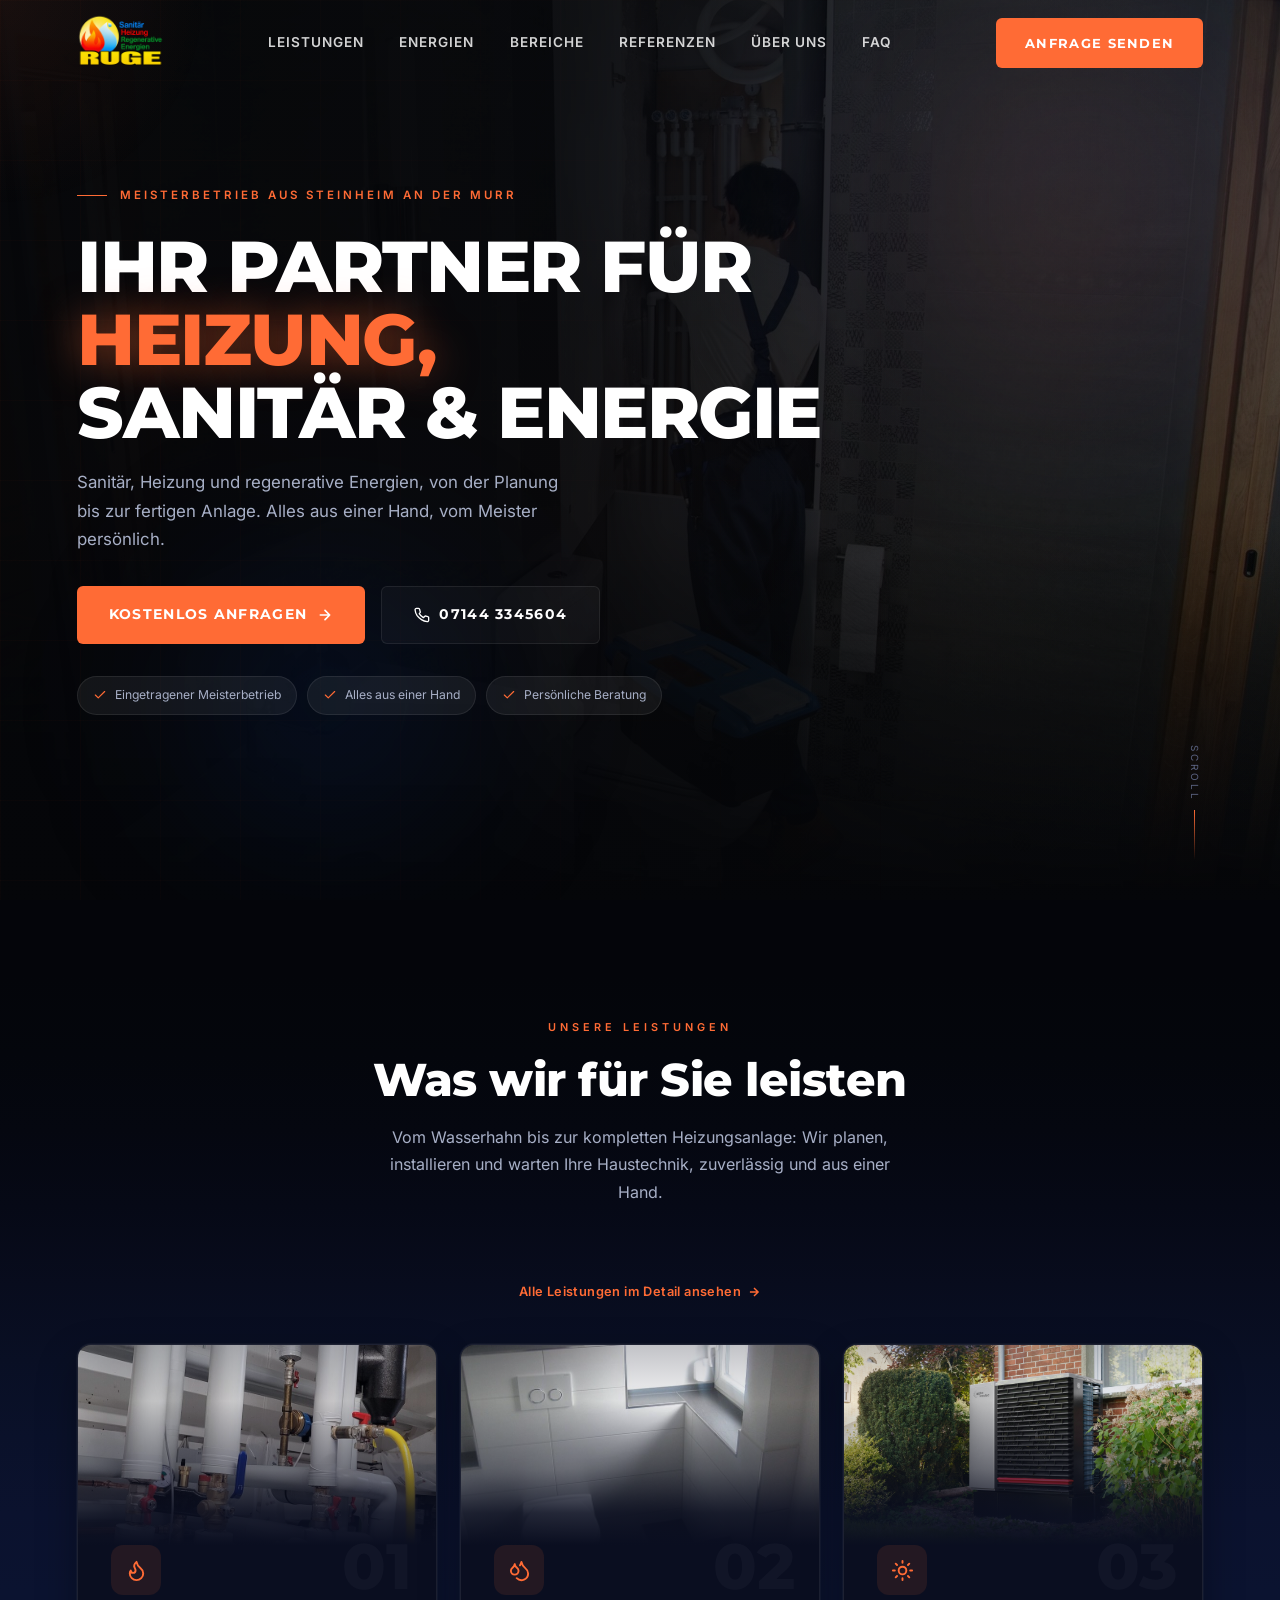
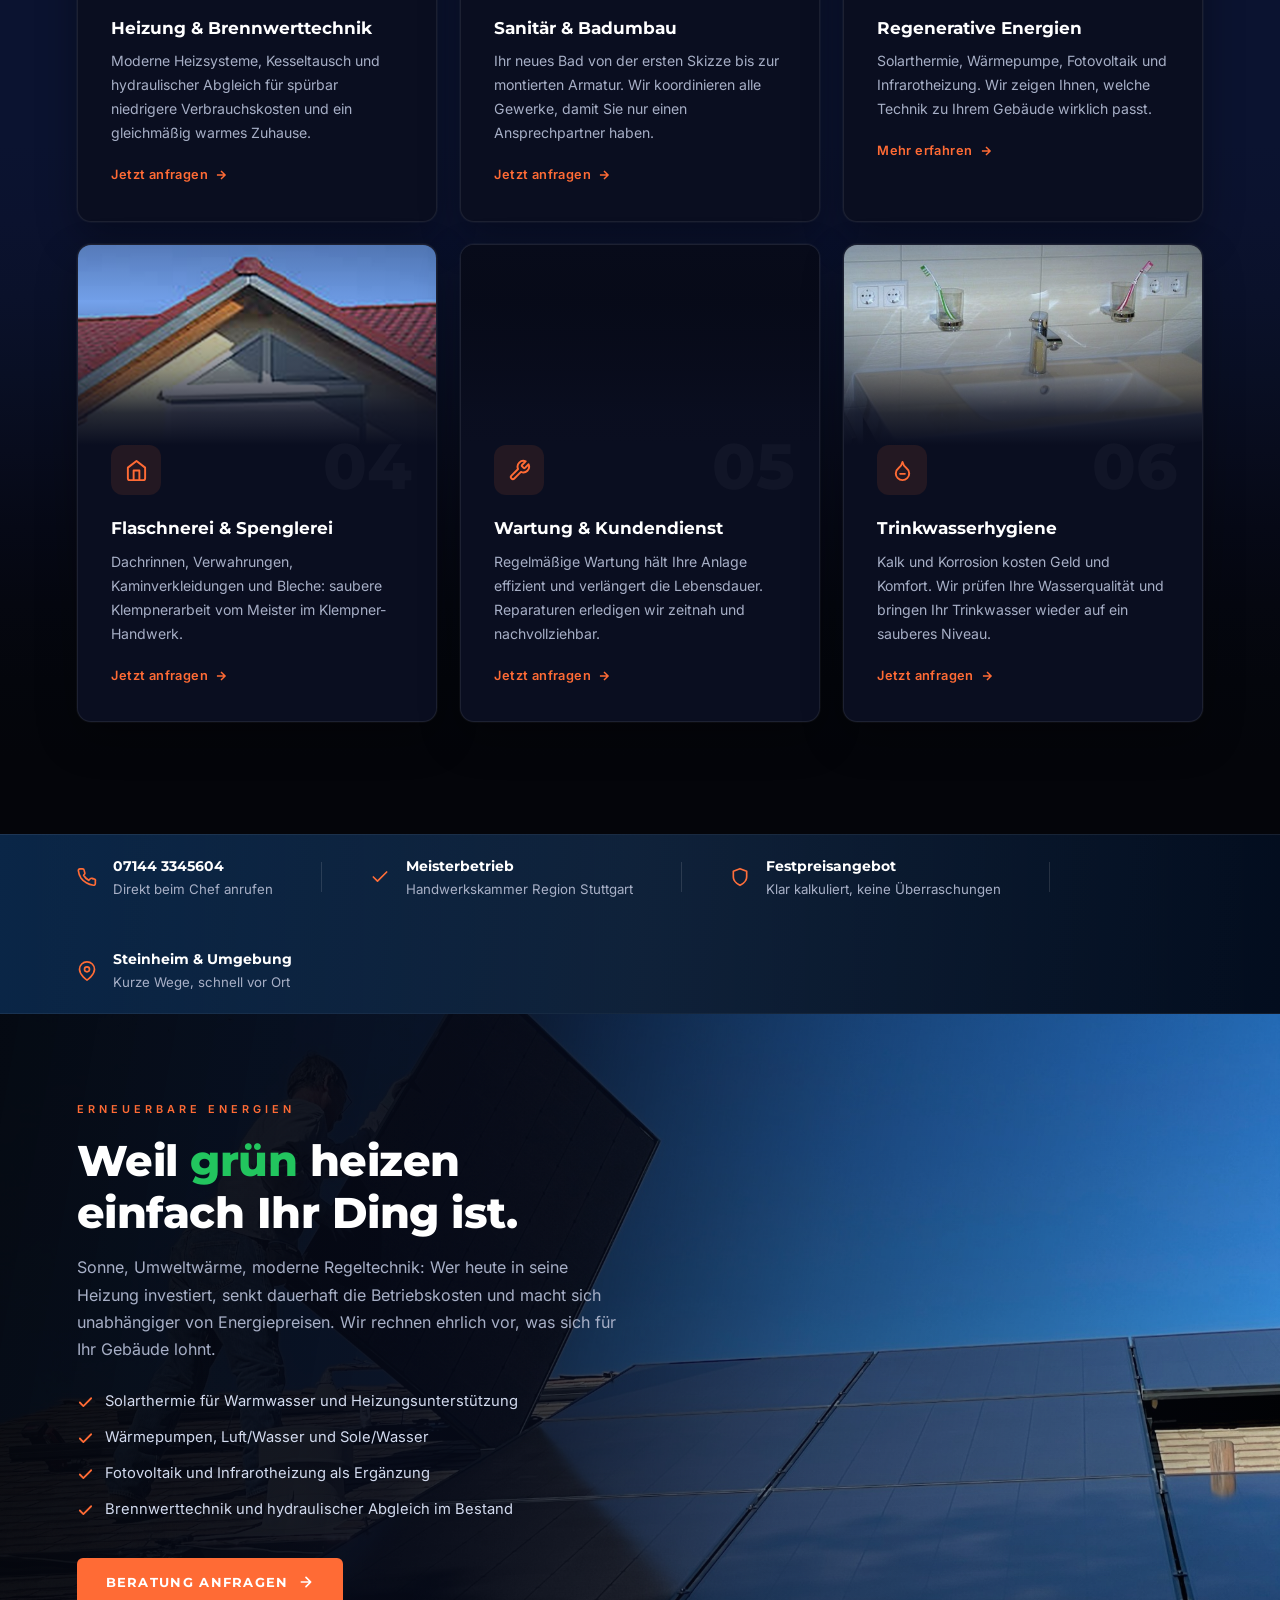
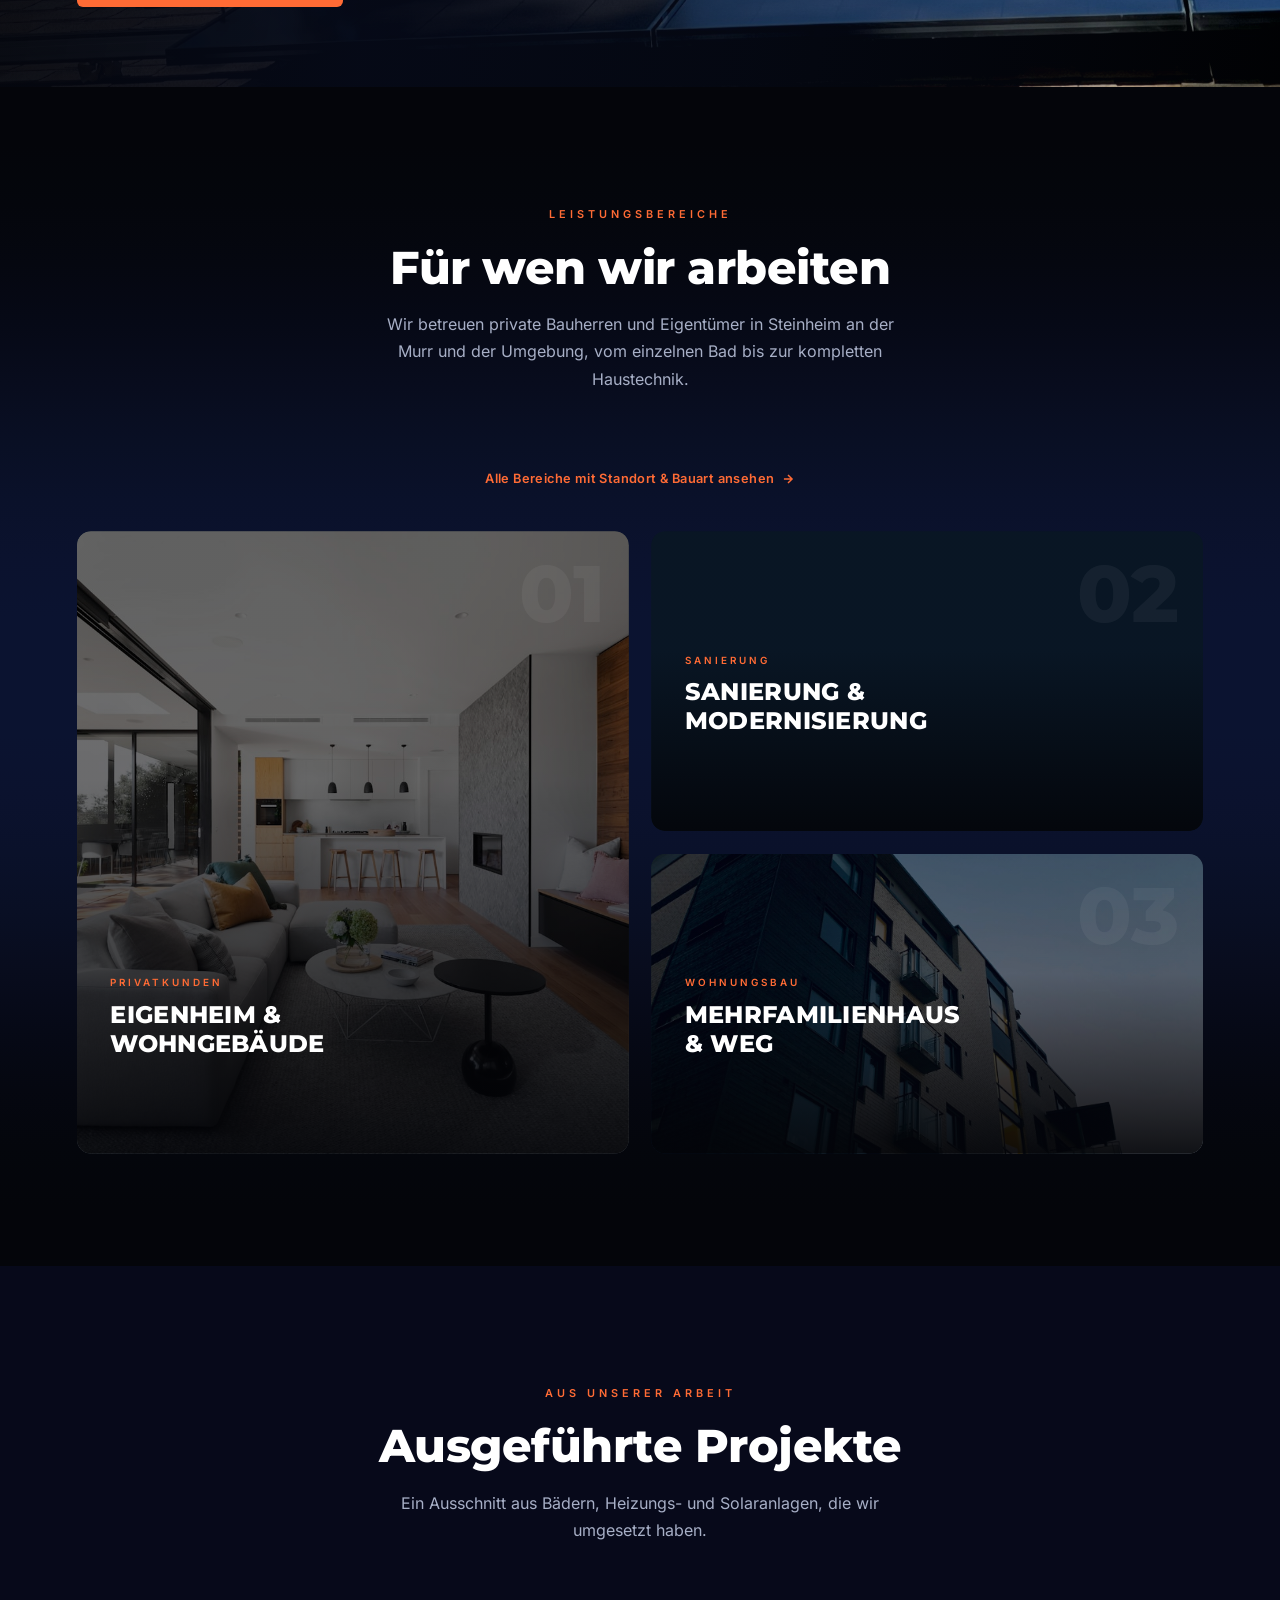
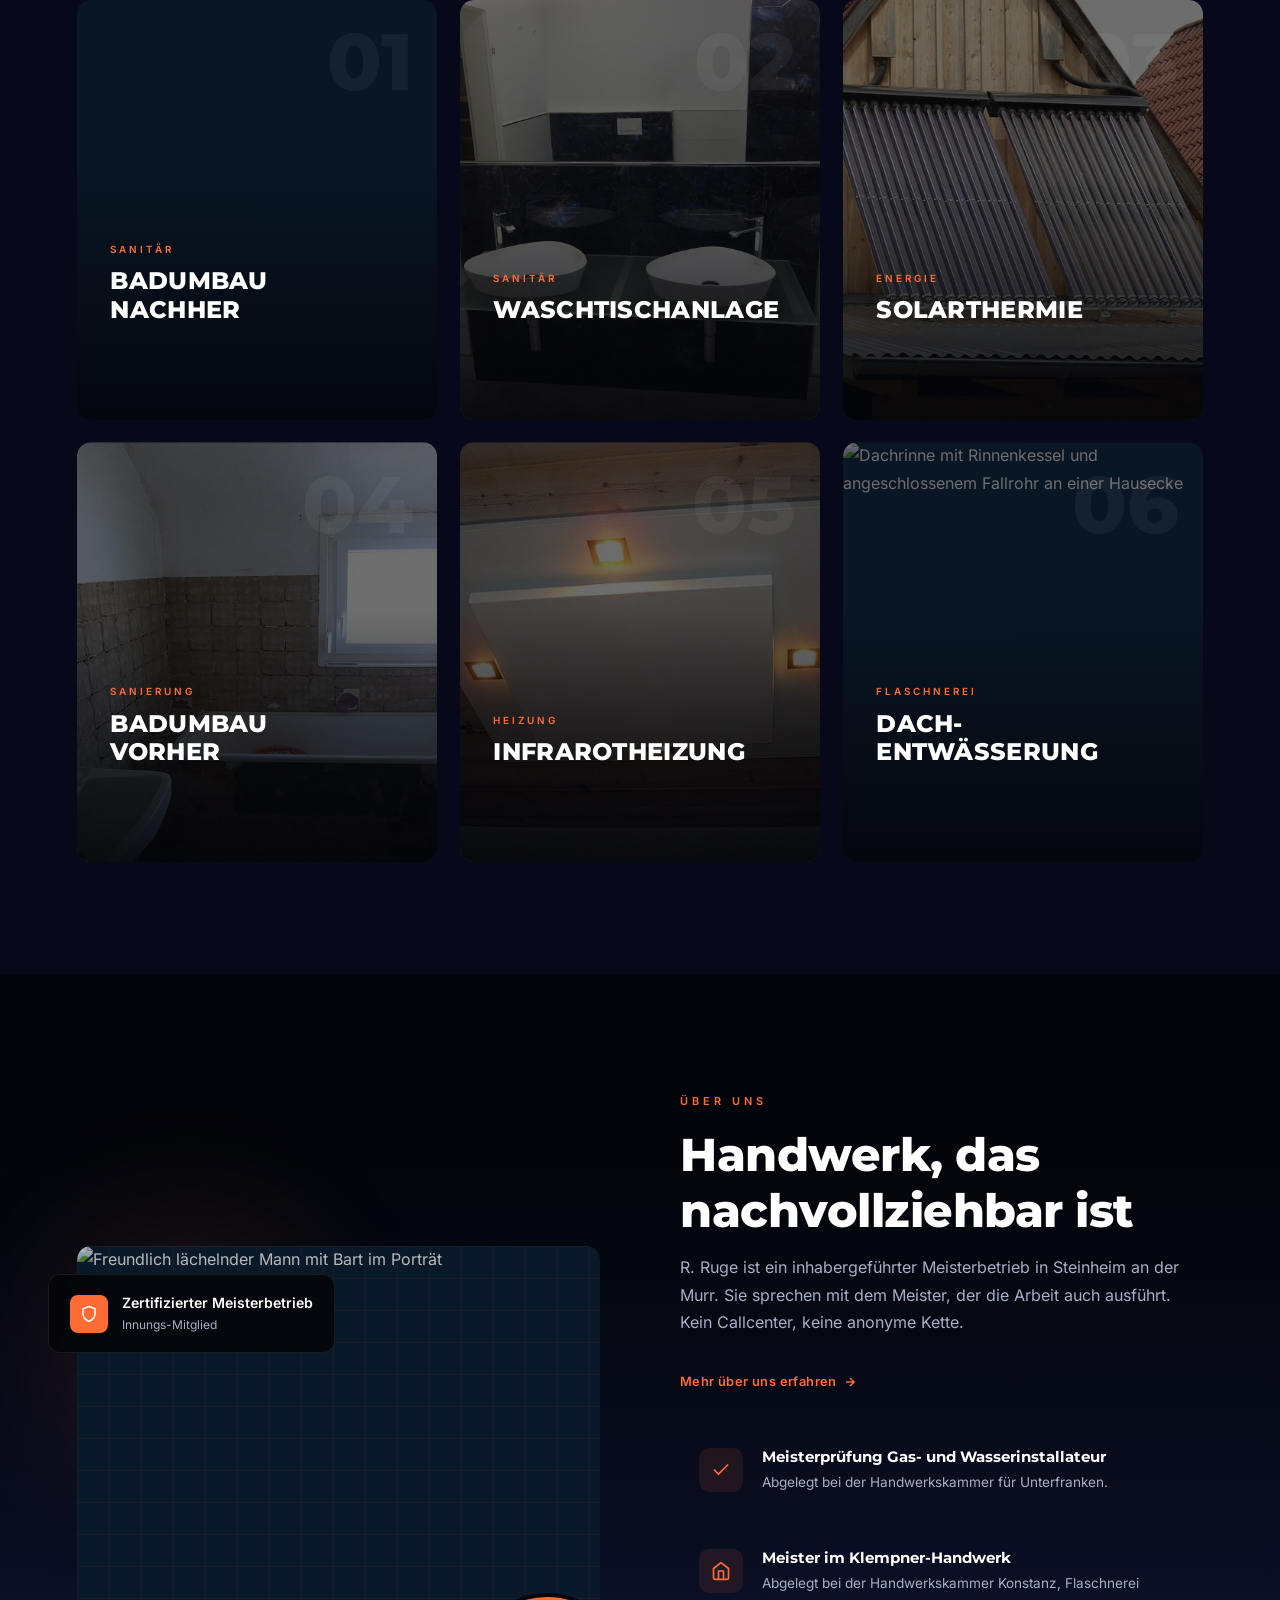
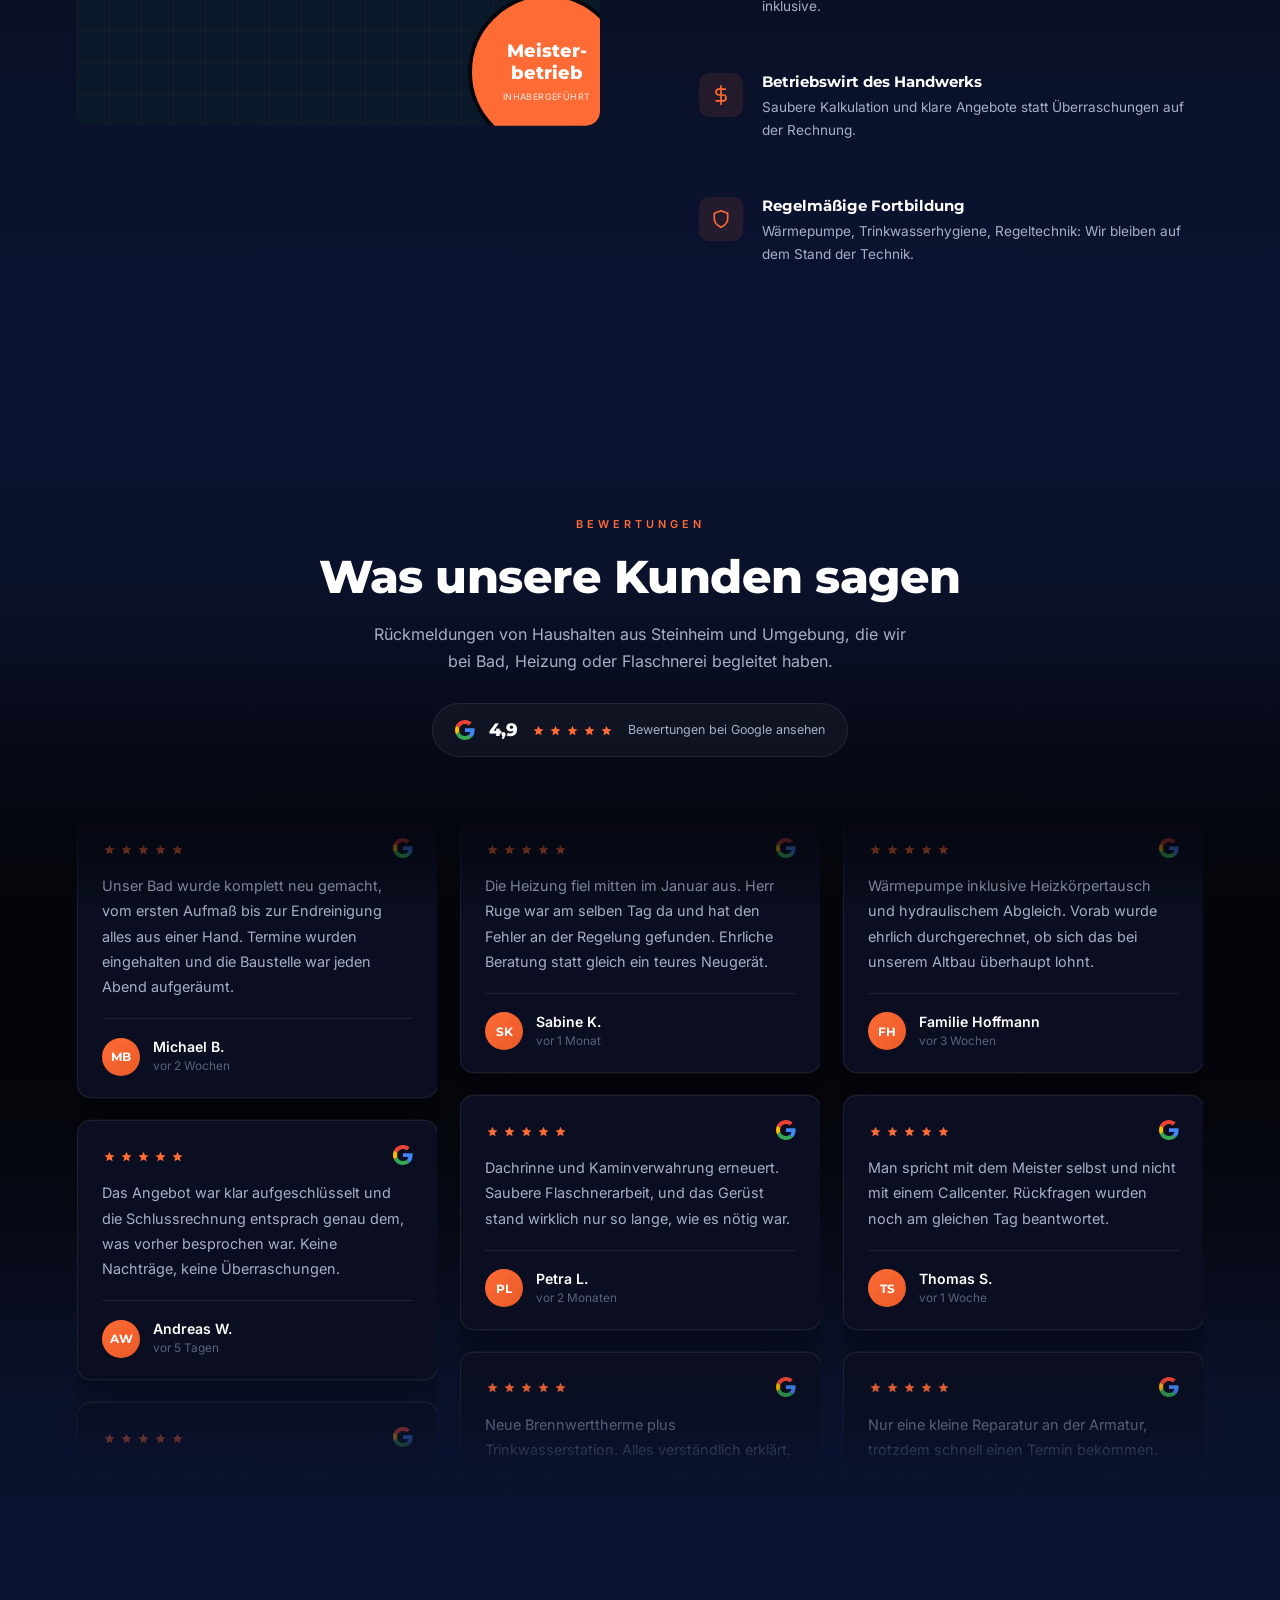
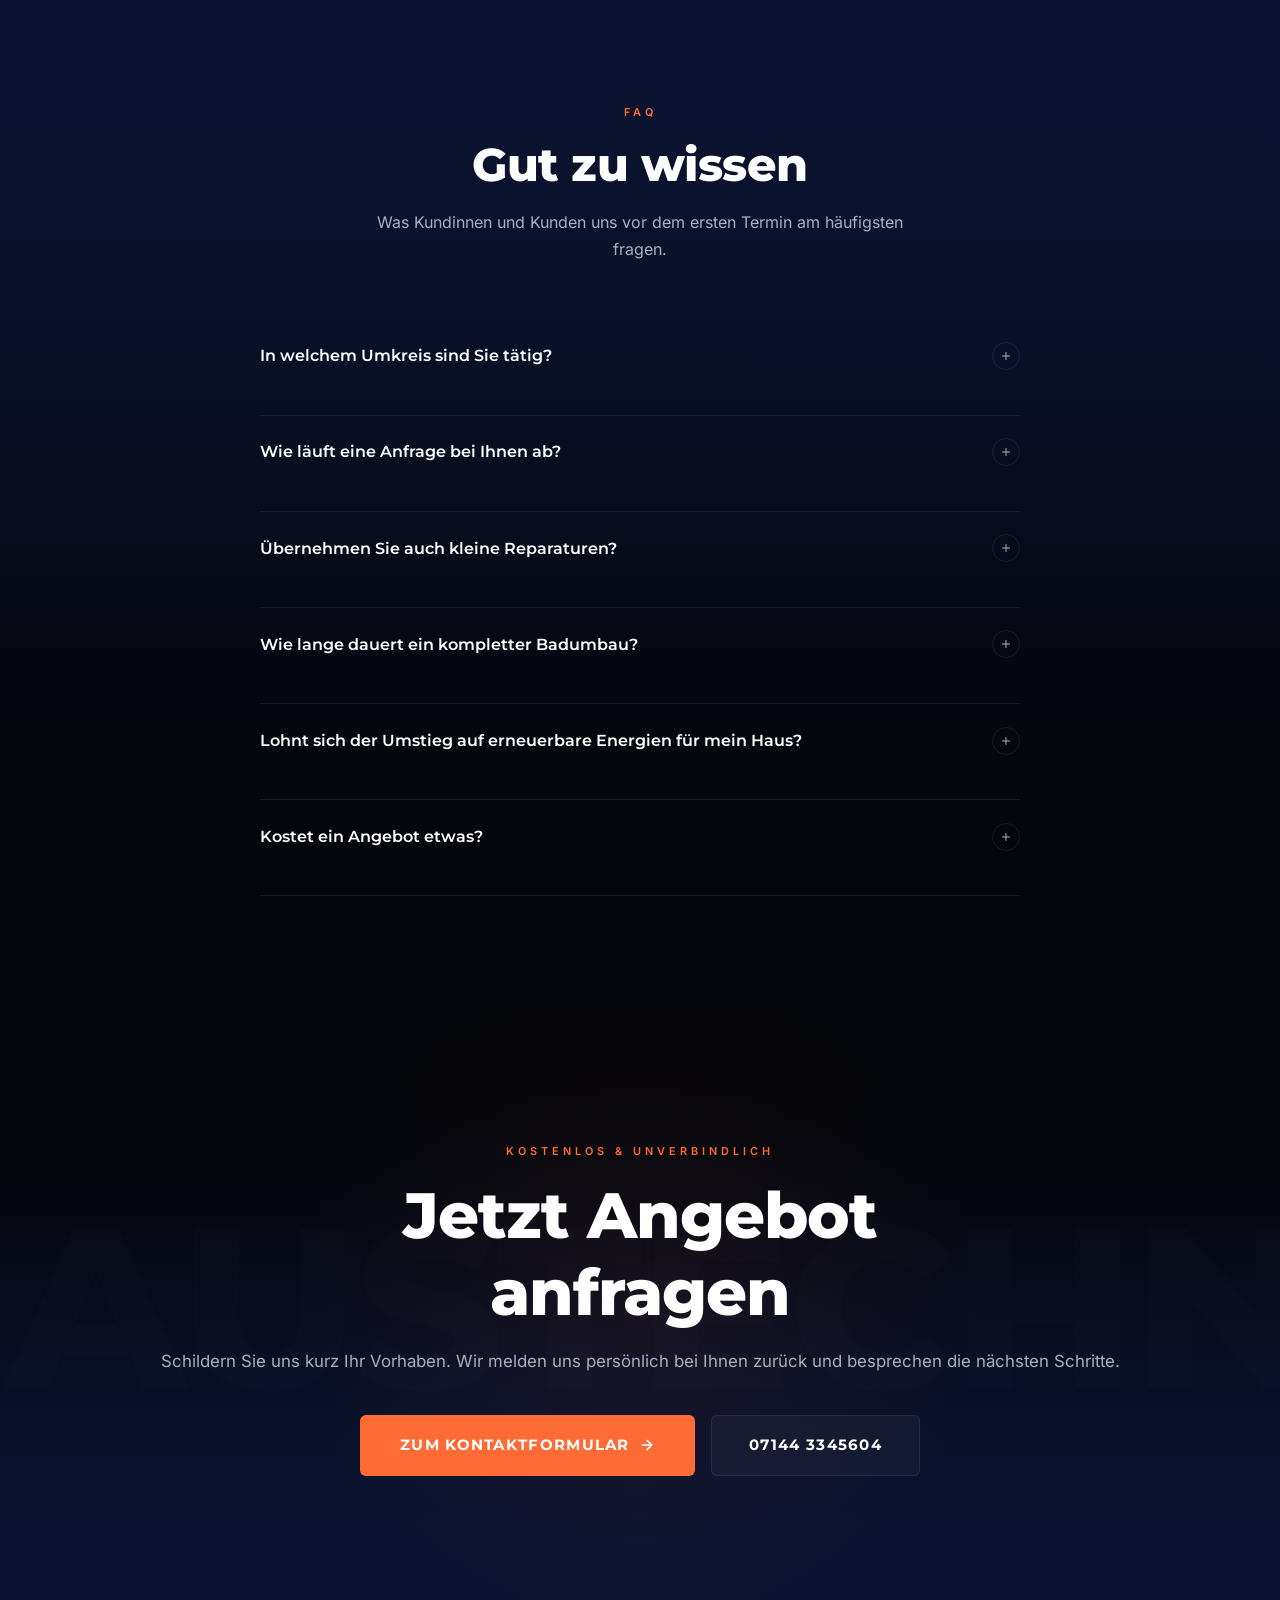
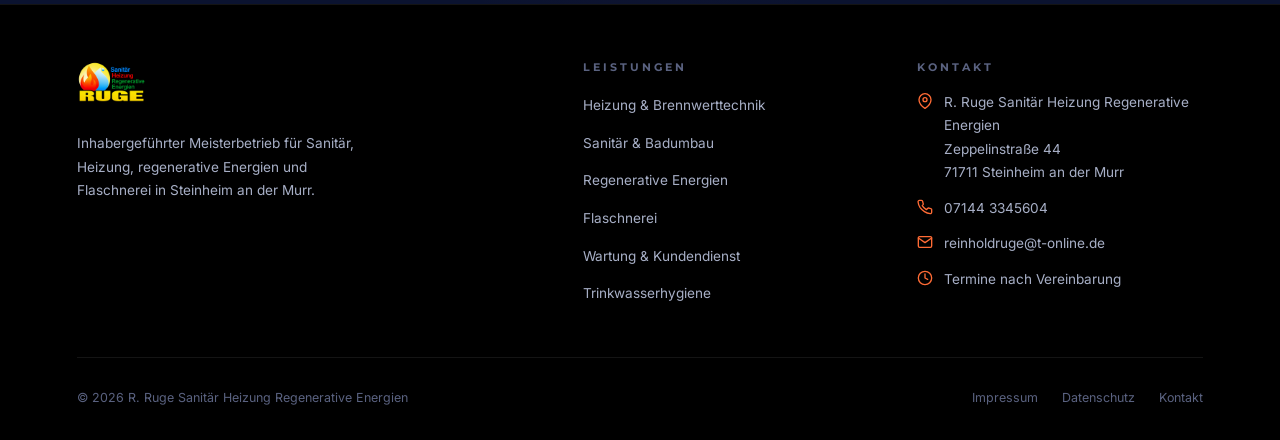
==== commit 3c4eef32: "Change greeting from 'Hello World' to 'Goodbye World'" ====
--- a/index.html
+++ b/index.html
@@ -783,6 +783,7 @@
     transition: opacity 0.6s ease, transform 0.7s cubic-bezier(0.2,0.7,0.2,1);
   }
   .perk.reveal-item { transform: translateX(28px); }
+  .energien-list li.reveal-item { transform: translateX(-20px); }
   .reveal-item.visible { opacity: 1; transform: none; }
 
   /* Leistungs-Karten: 3D-Neigung + Lichtreflex, der dem Cursor folgt */
@@ -1855,16 +1856,6 @@
       entries.forEach(function (e) {
         if (!e.isIntersecting) return;
         var el = e.target;
-        // Bereiche-Bento (Desktop): alle drei Karten gemeinsam einblenden
-        var bento = el.closest('.bereiche-bento');
-        if (bento && window.matchMedia('(min-width: 769px)').matches) {
-          bento.querySelectorAll('.b-card.reveal:not(.visible)').forEach(function (c) {
-            if (c === el) return;
-            revealObs.unobserve(c);
-            c.classList.add('visible');
-            setTimeout(function () { c.classList.remove('reveal', 'reveal-d1', 'reveal-d2', 'reveal-d3', 'visible'); }, 1500);
-          });
-        }
         el.classList.add('visible');
         revealObs.unobserve(el);
         // Karten nach dem Einblenden von den Reveal-Klassen befreien, damit
@@ -2140,3 +2131,4 @@
 <script src="mobile.js" defer></script>
 </body>
 </html>
+
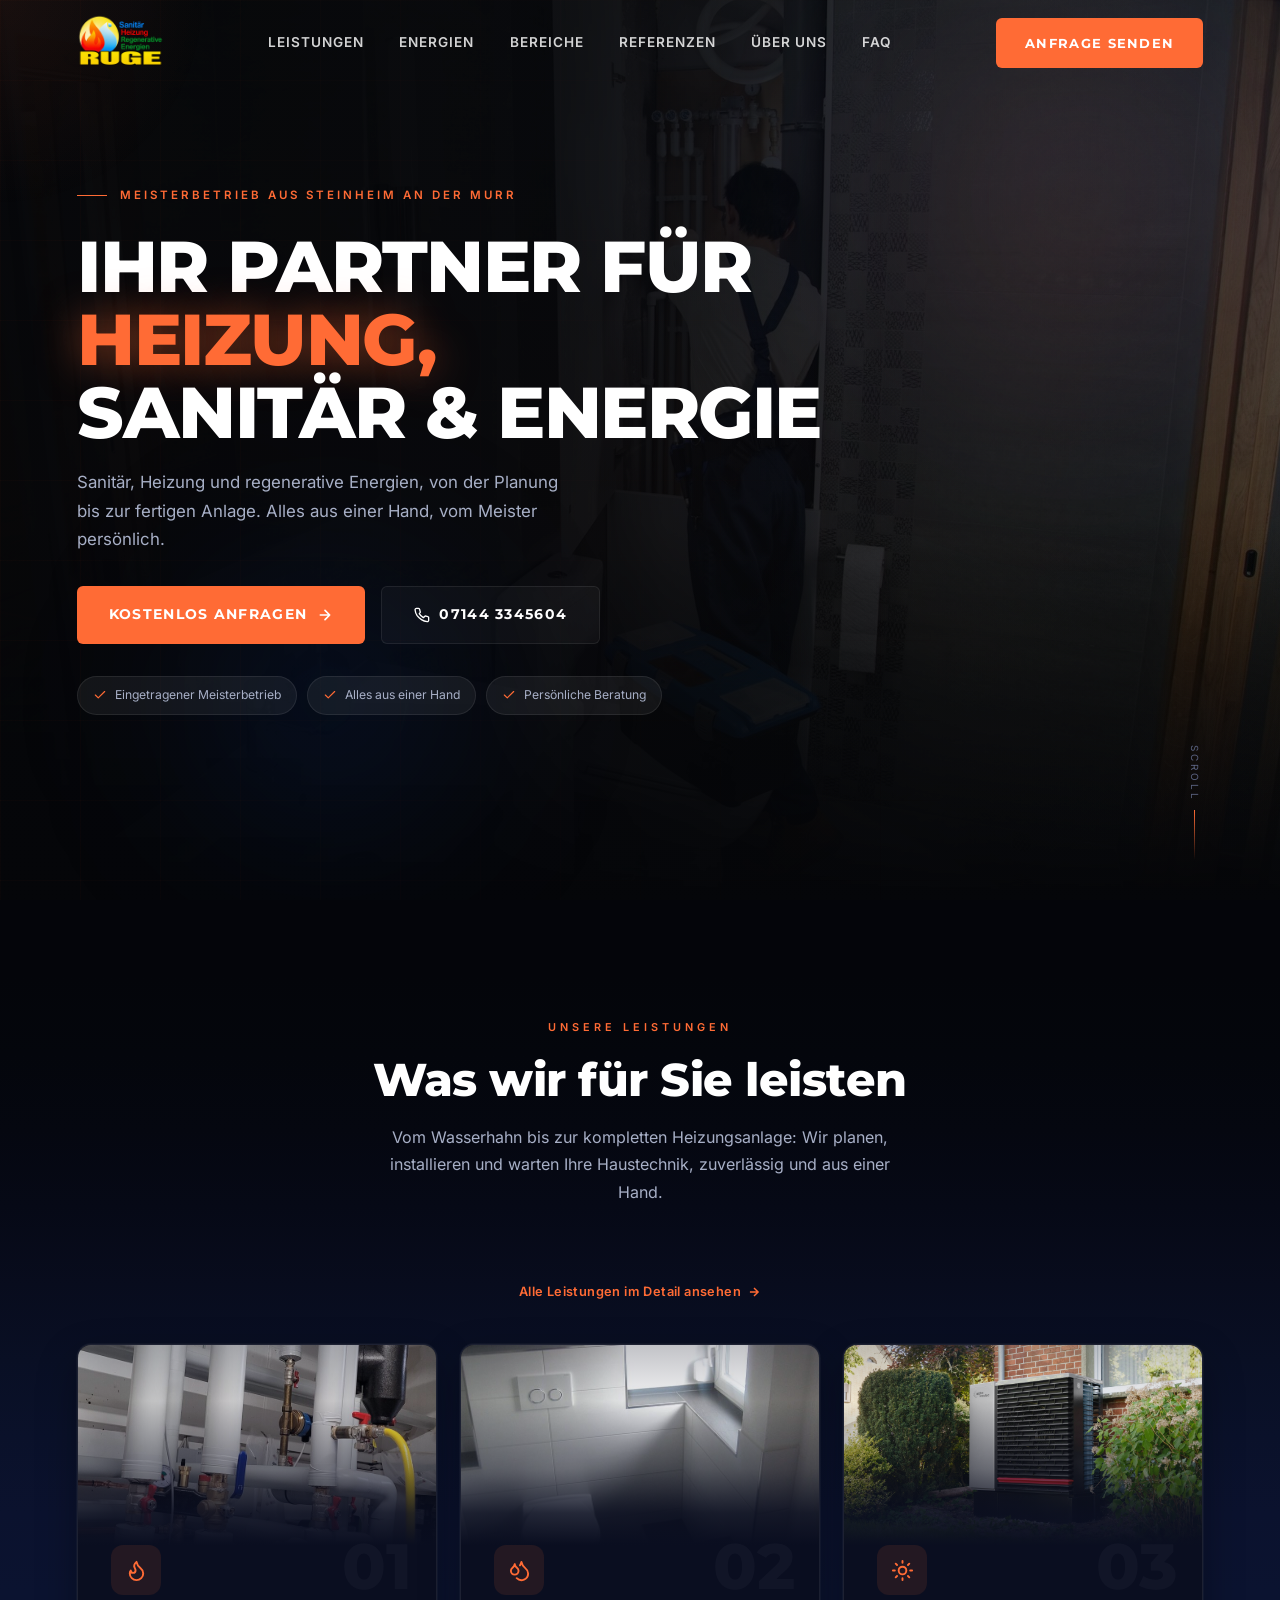
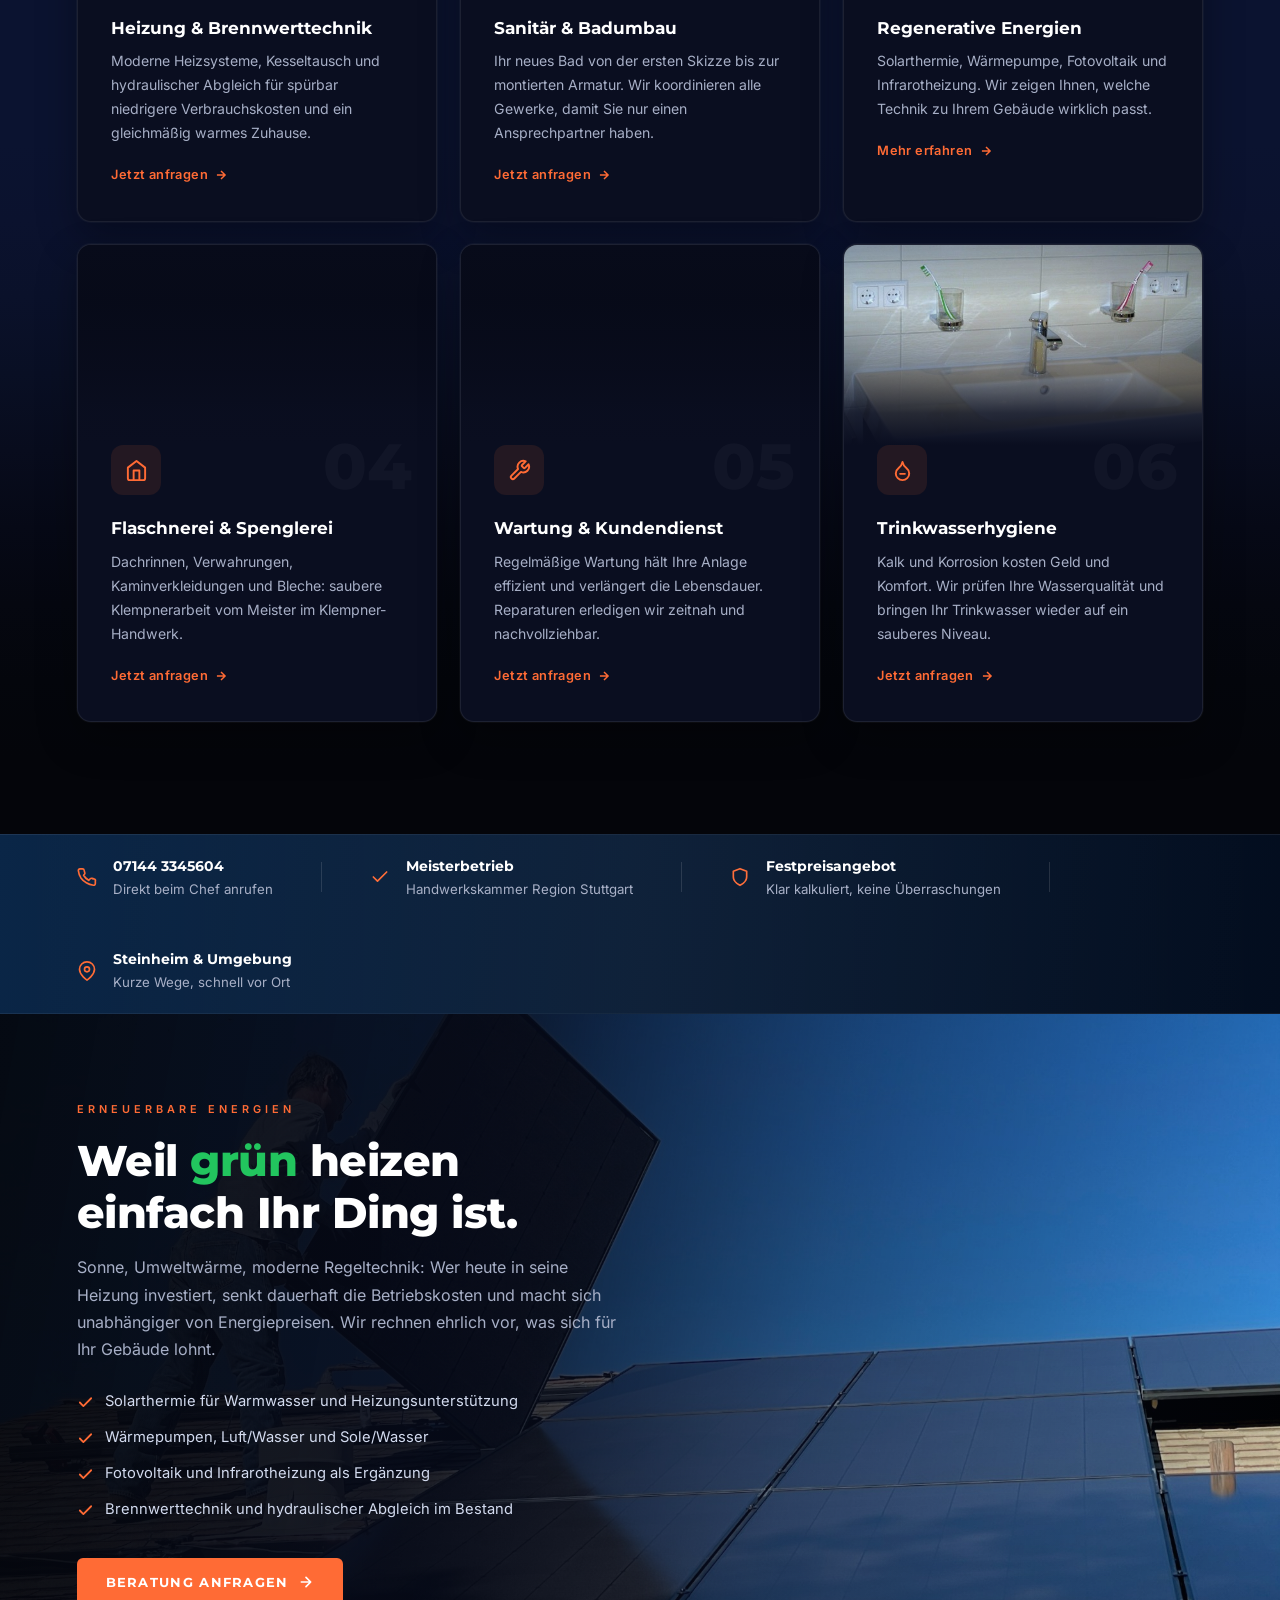
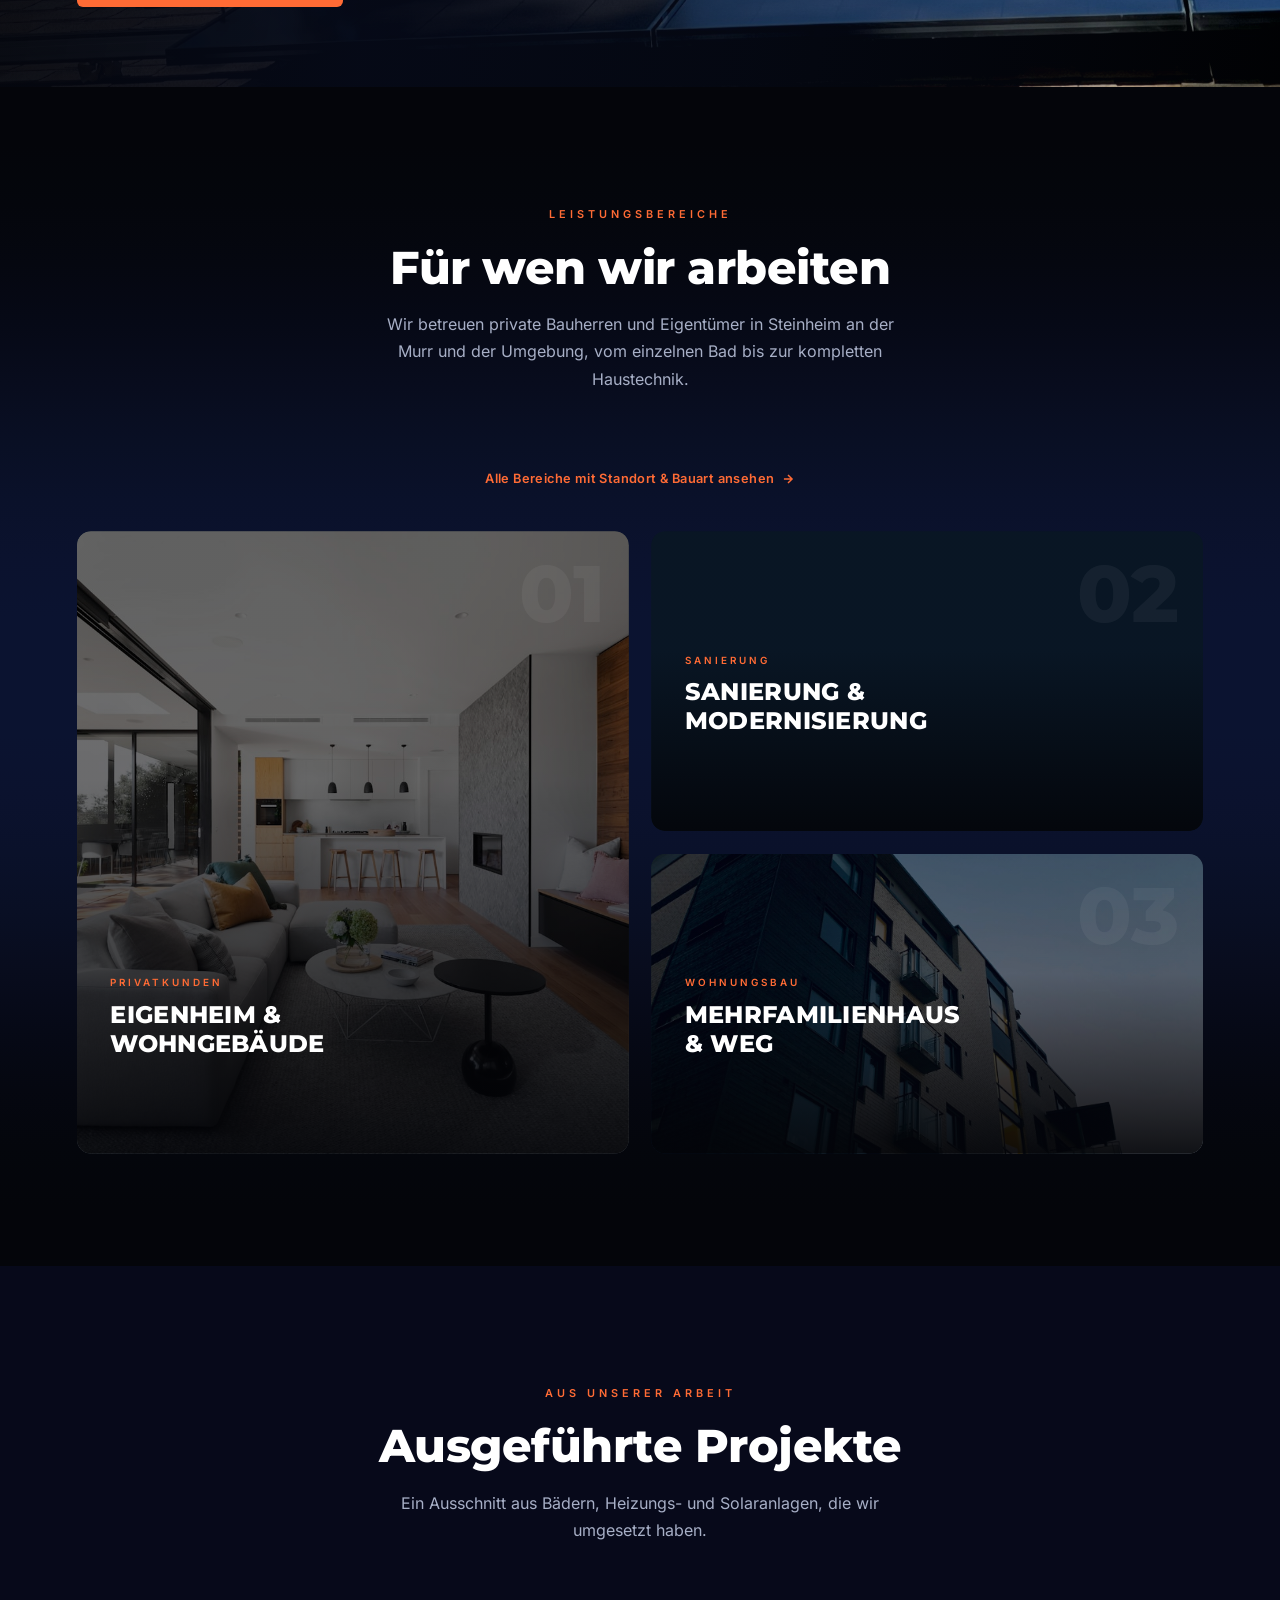
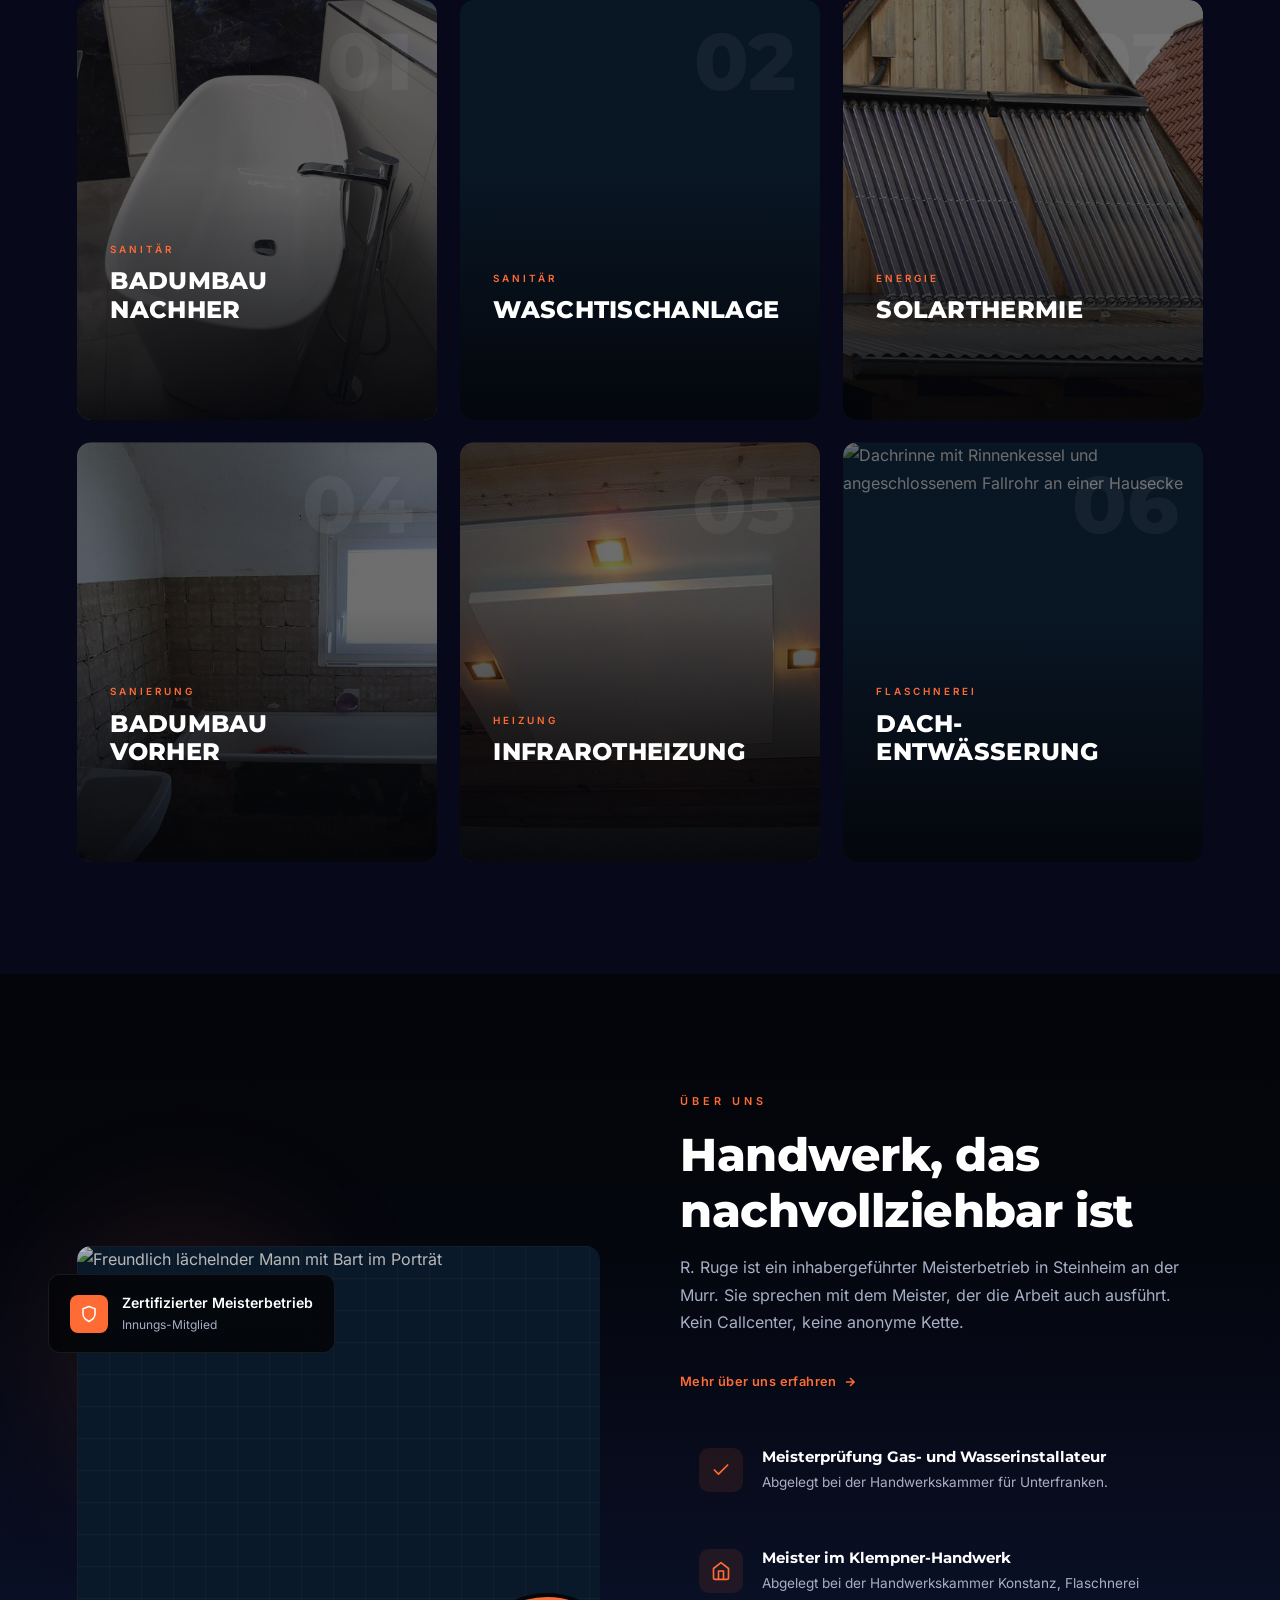
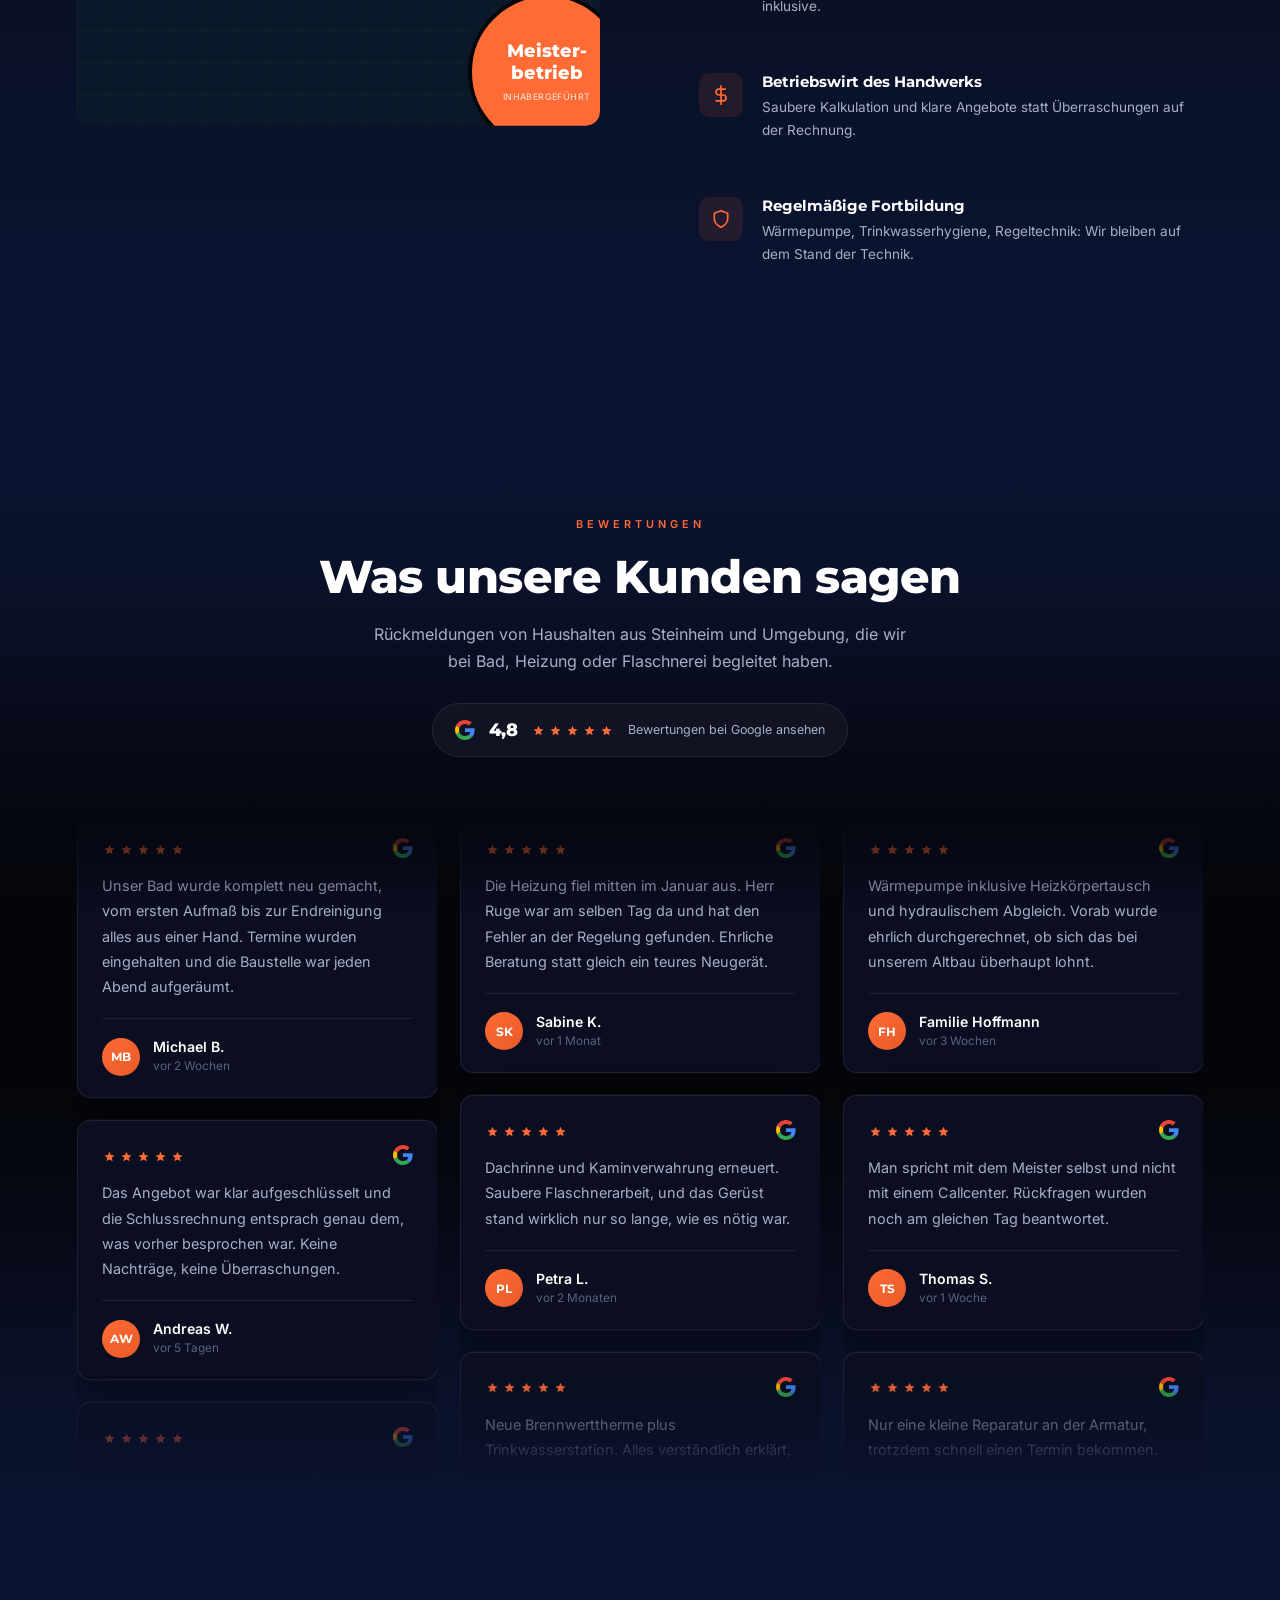
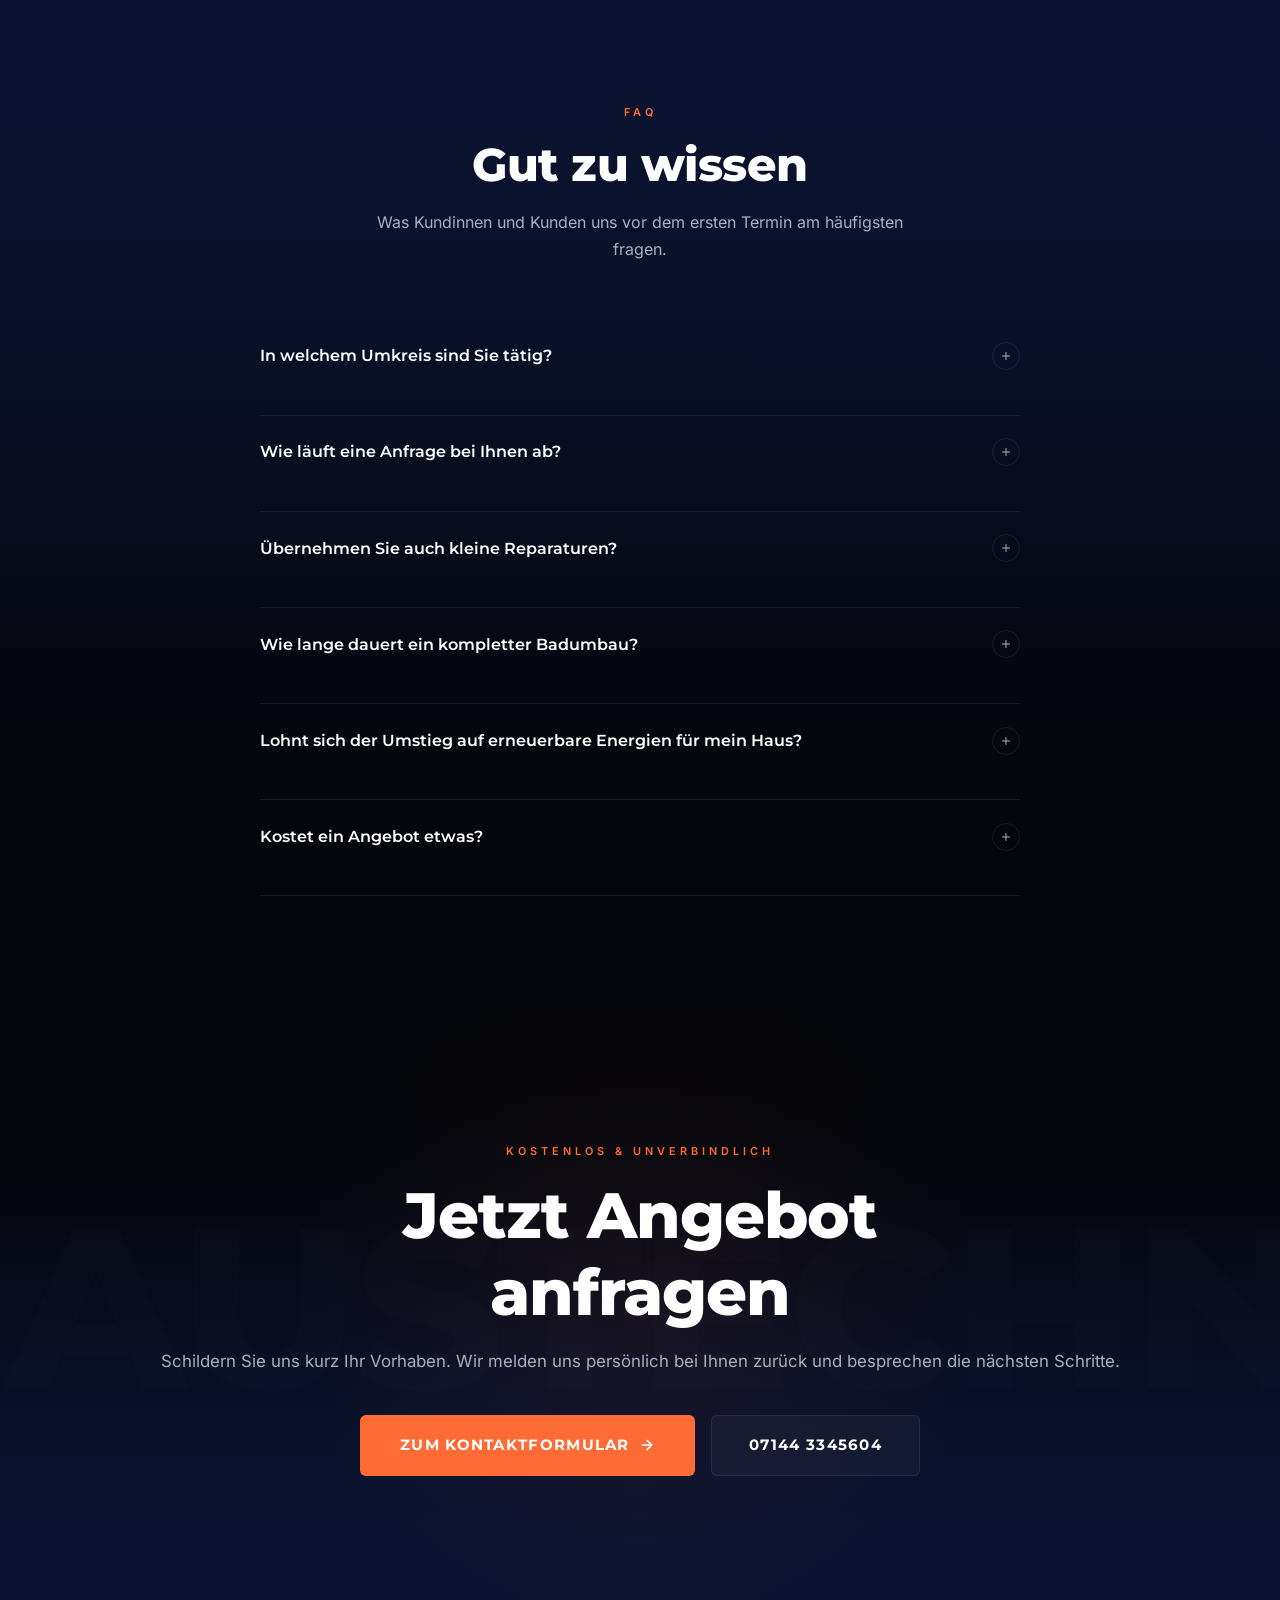
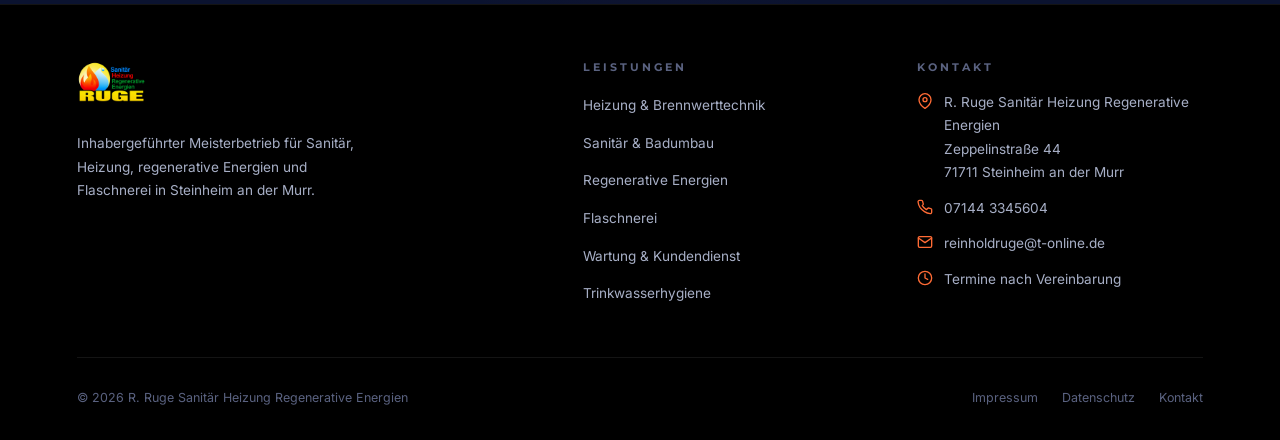
==== commit 1ed39c88: "Update print statement from 'Hello' to 'Goodbye'" ====
--- a/index.html
+++ b/index.html
@@ -1284,7 +1284,7 @@
       </div>
     </a>
 
-    <a href="kontakt.php" class="b-card reveal reveal-d2">
+    <a href="kontakt.php" class="b-card reveal reveal-d3">
       <div class="b-bg"><img src="mehrfamilienhaus.jpg" width="1400" height="1867" loading="lazy" decoding="async" alt="Mehrfamilienhaus mit Balkonen in der Abenddämmerung" /></div>
       <div class="b-overlay"></div>
       <div class="b-num">03</div>
@@ -1877,7 +1877,7 @@
 
   // Gestaffelte Einzel-Elemente: was im selben Moment ins Bild kommt, erscheint nacheinander
   if (hasIO && !reduce) {
-    var items = document.querySelectorAll('.perk, .faq-item, .info-band .info-item, .footer-top > div');
+    var items = document.querySelectorAll('.perk, .energien-list li, .faq-item, .info-band .info-item, .footer-top > div');
     items.forEach(function (el) { el.classList.add('reveal-item'); });
     var itemObs = new IntersectionObserver(function (entries) {
       var k = 0;
@@ -2132,3 +2132,4 @@
 </body>
 </html>
 
+
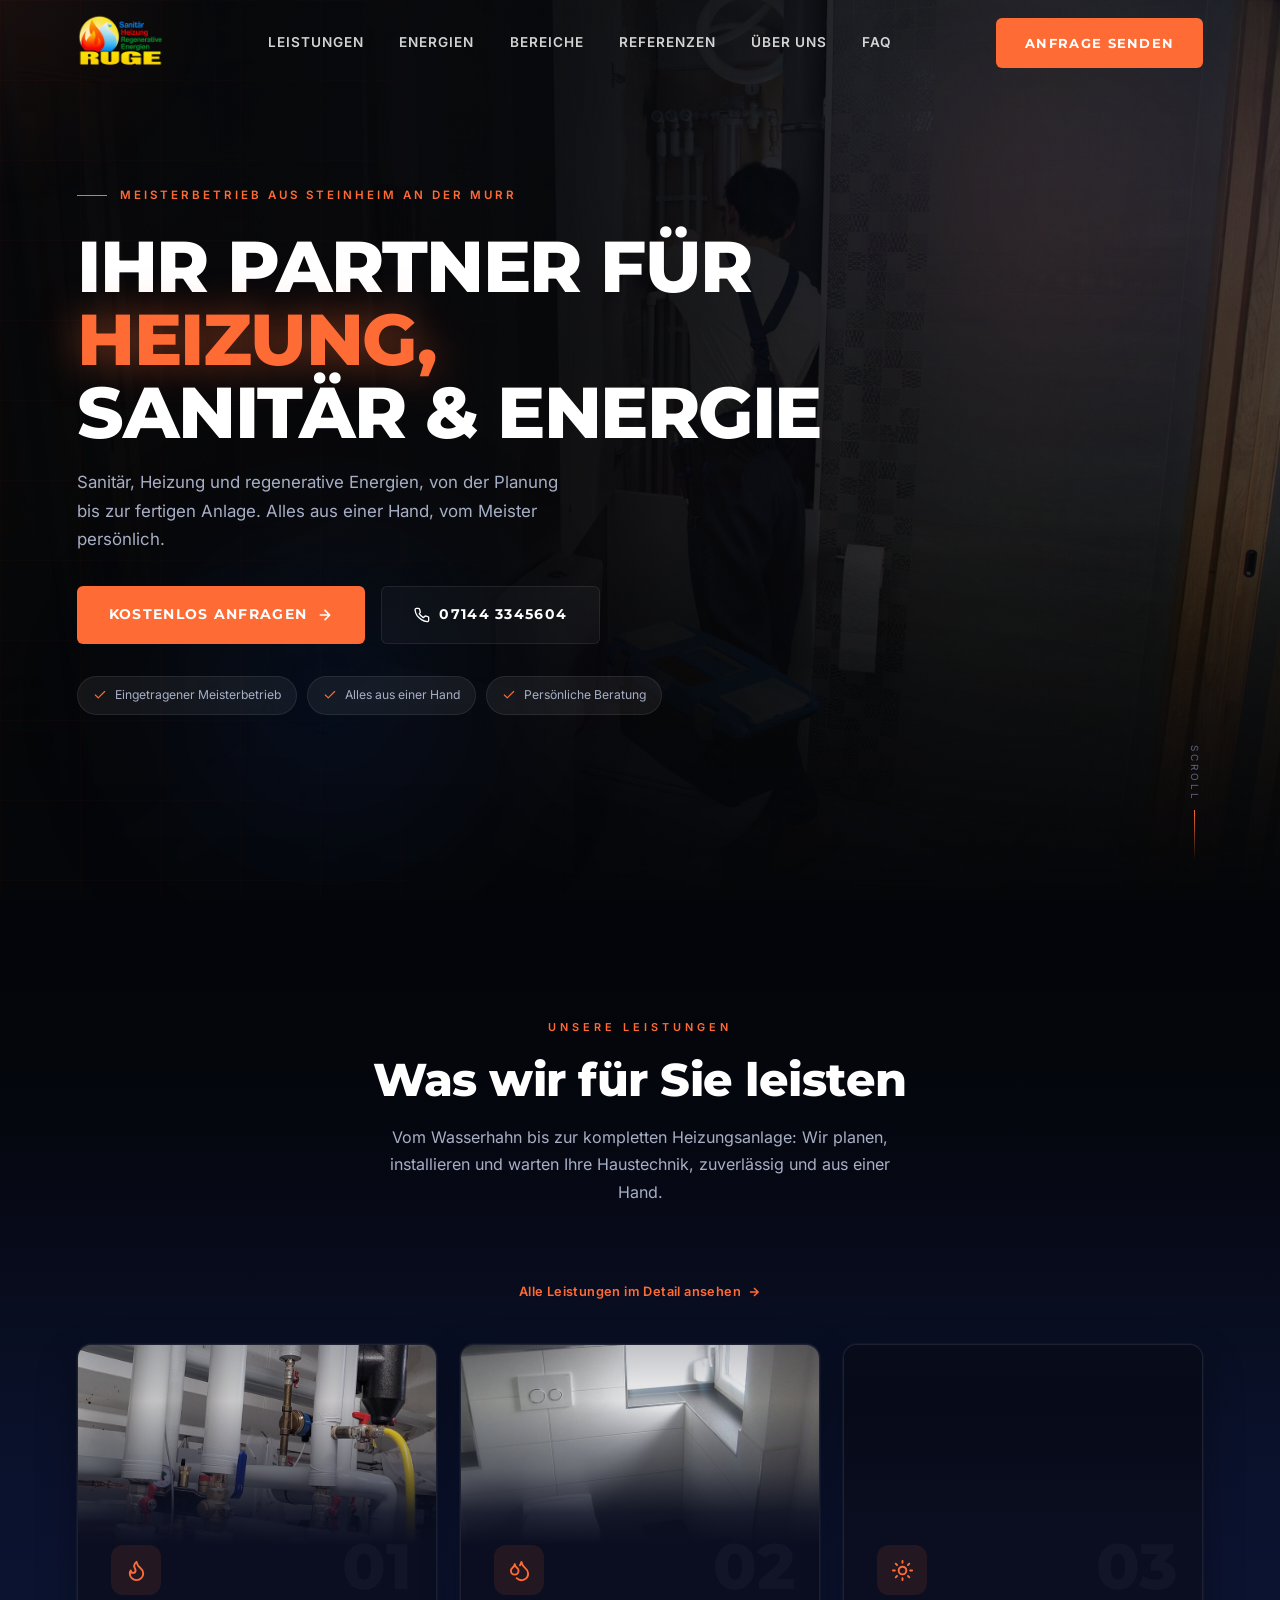
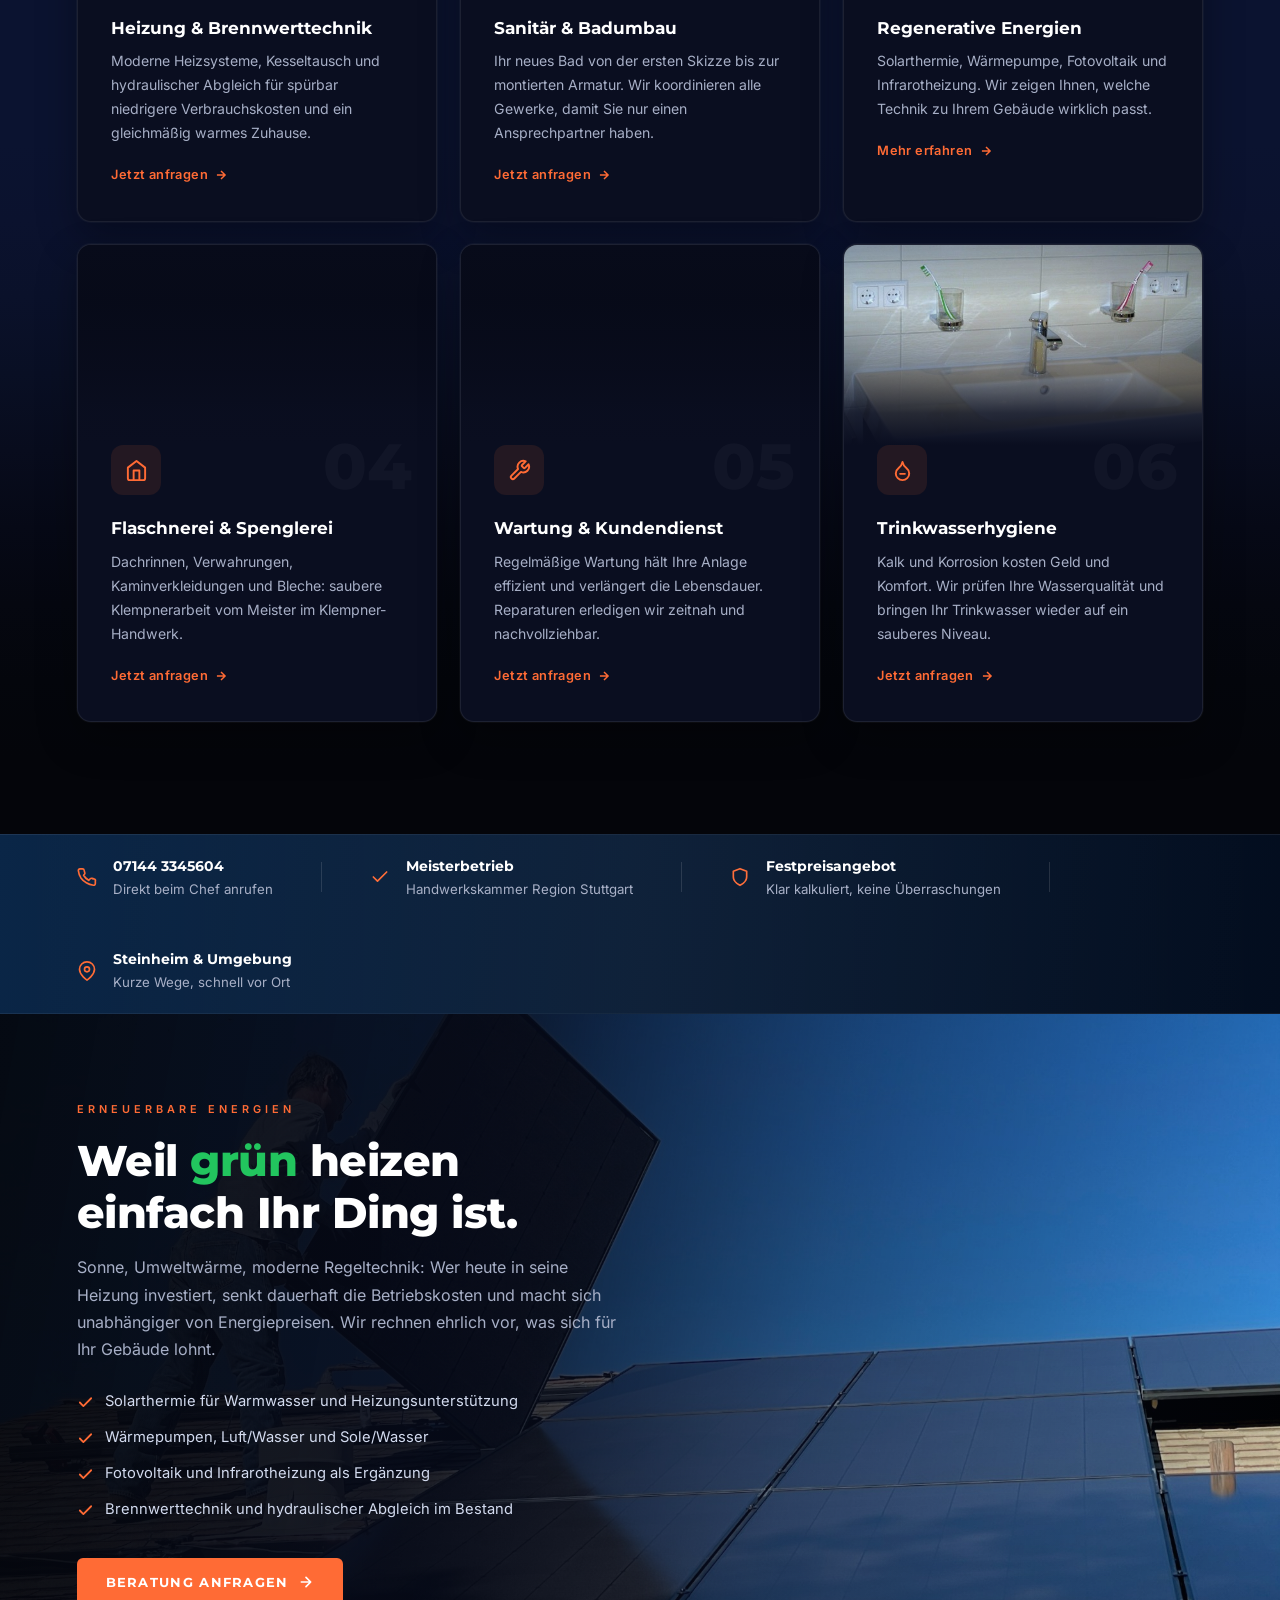
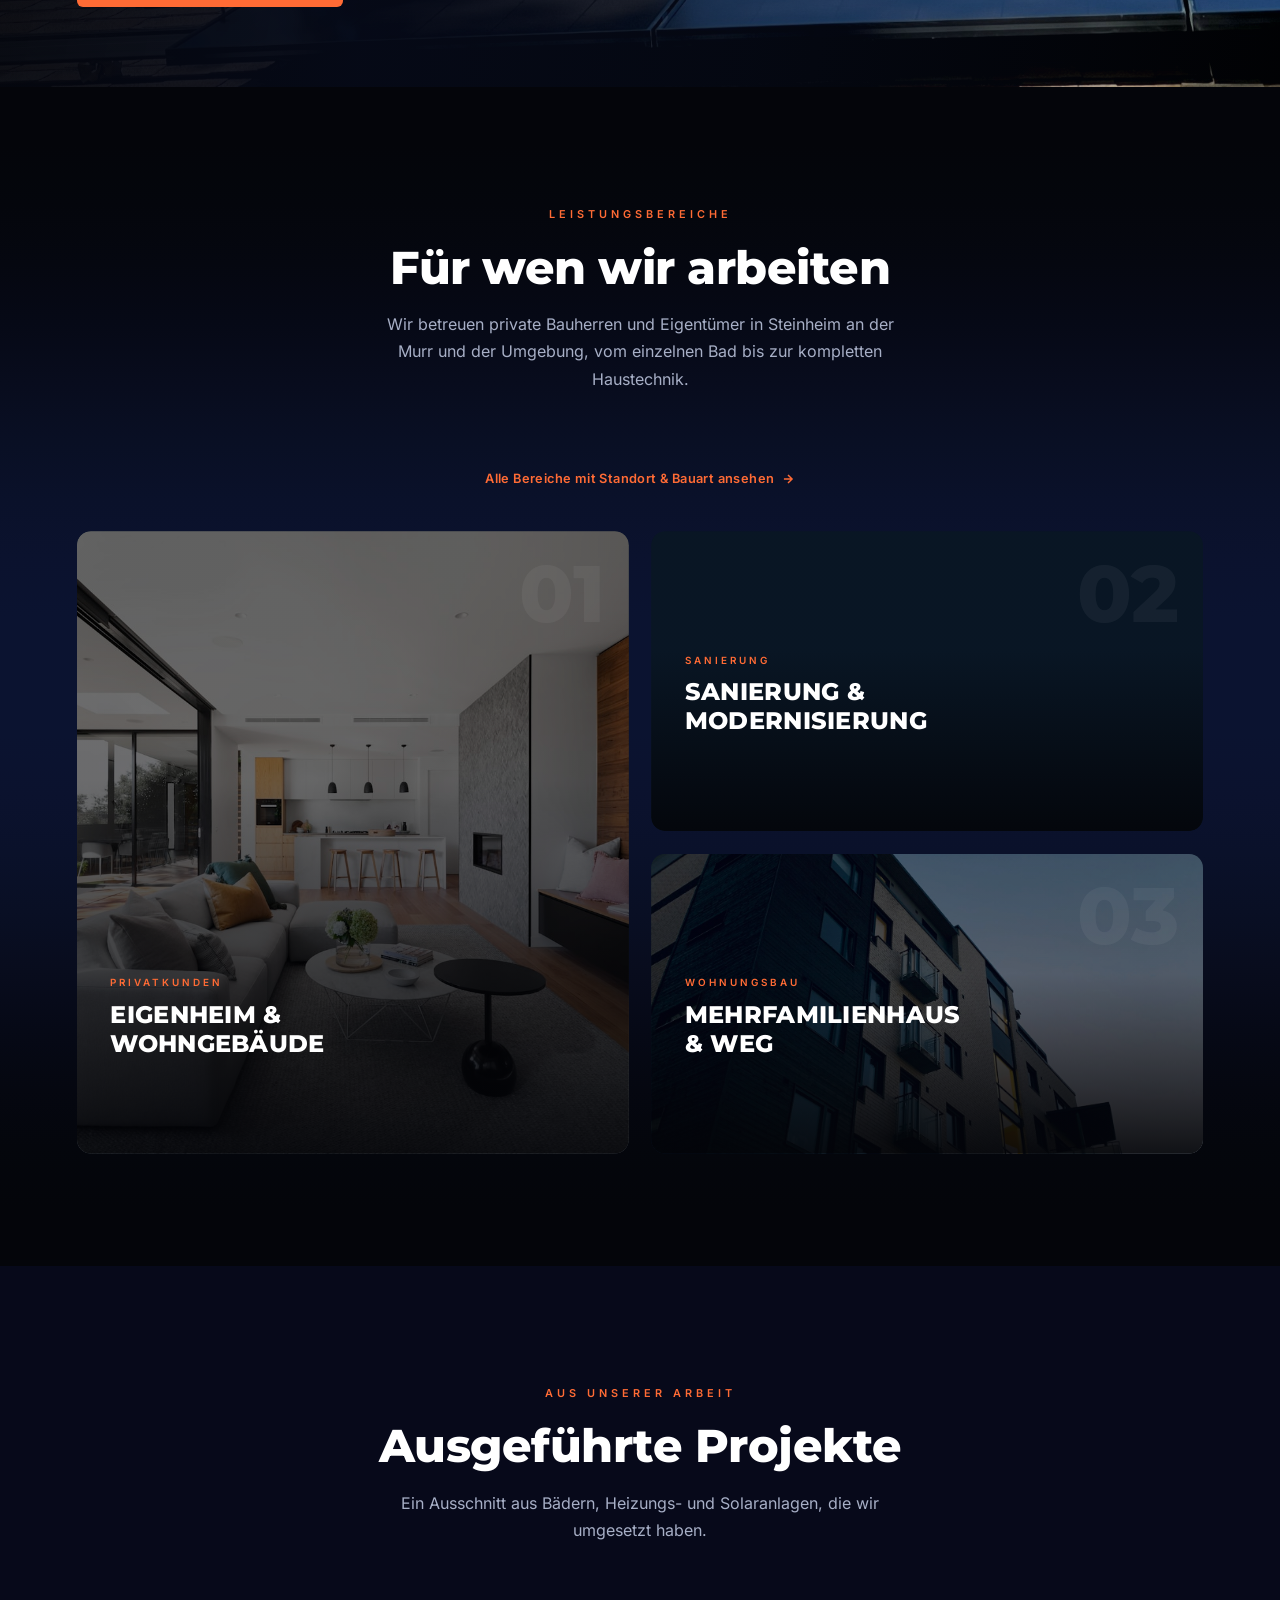
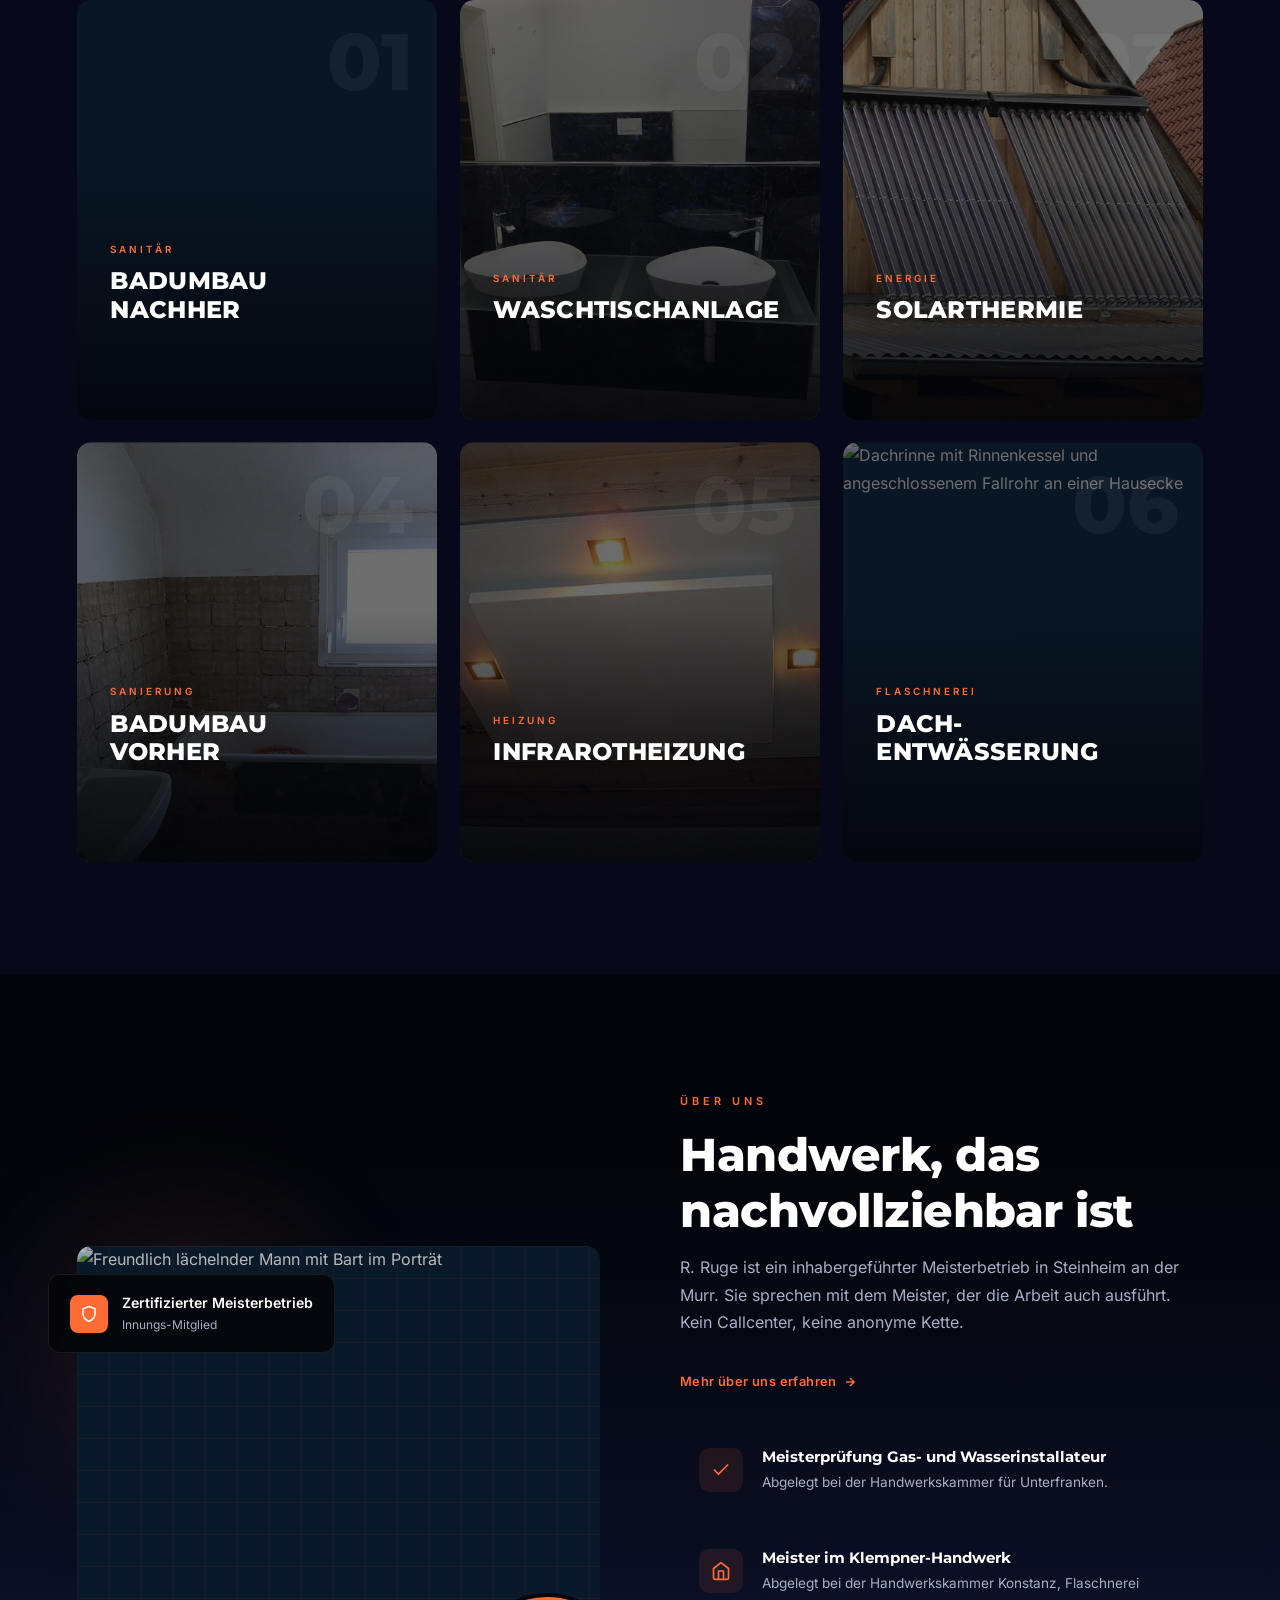
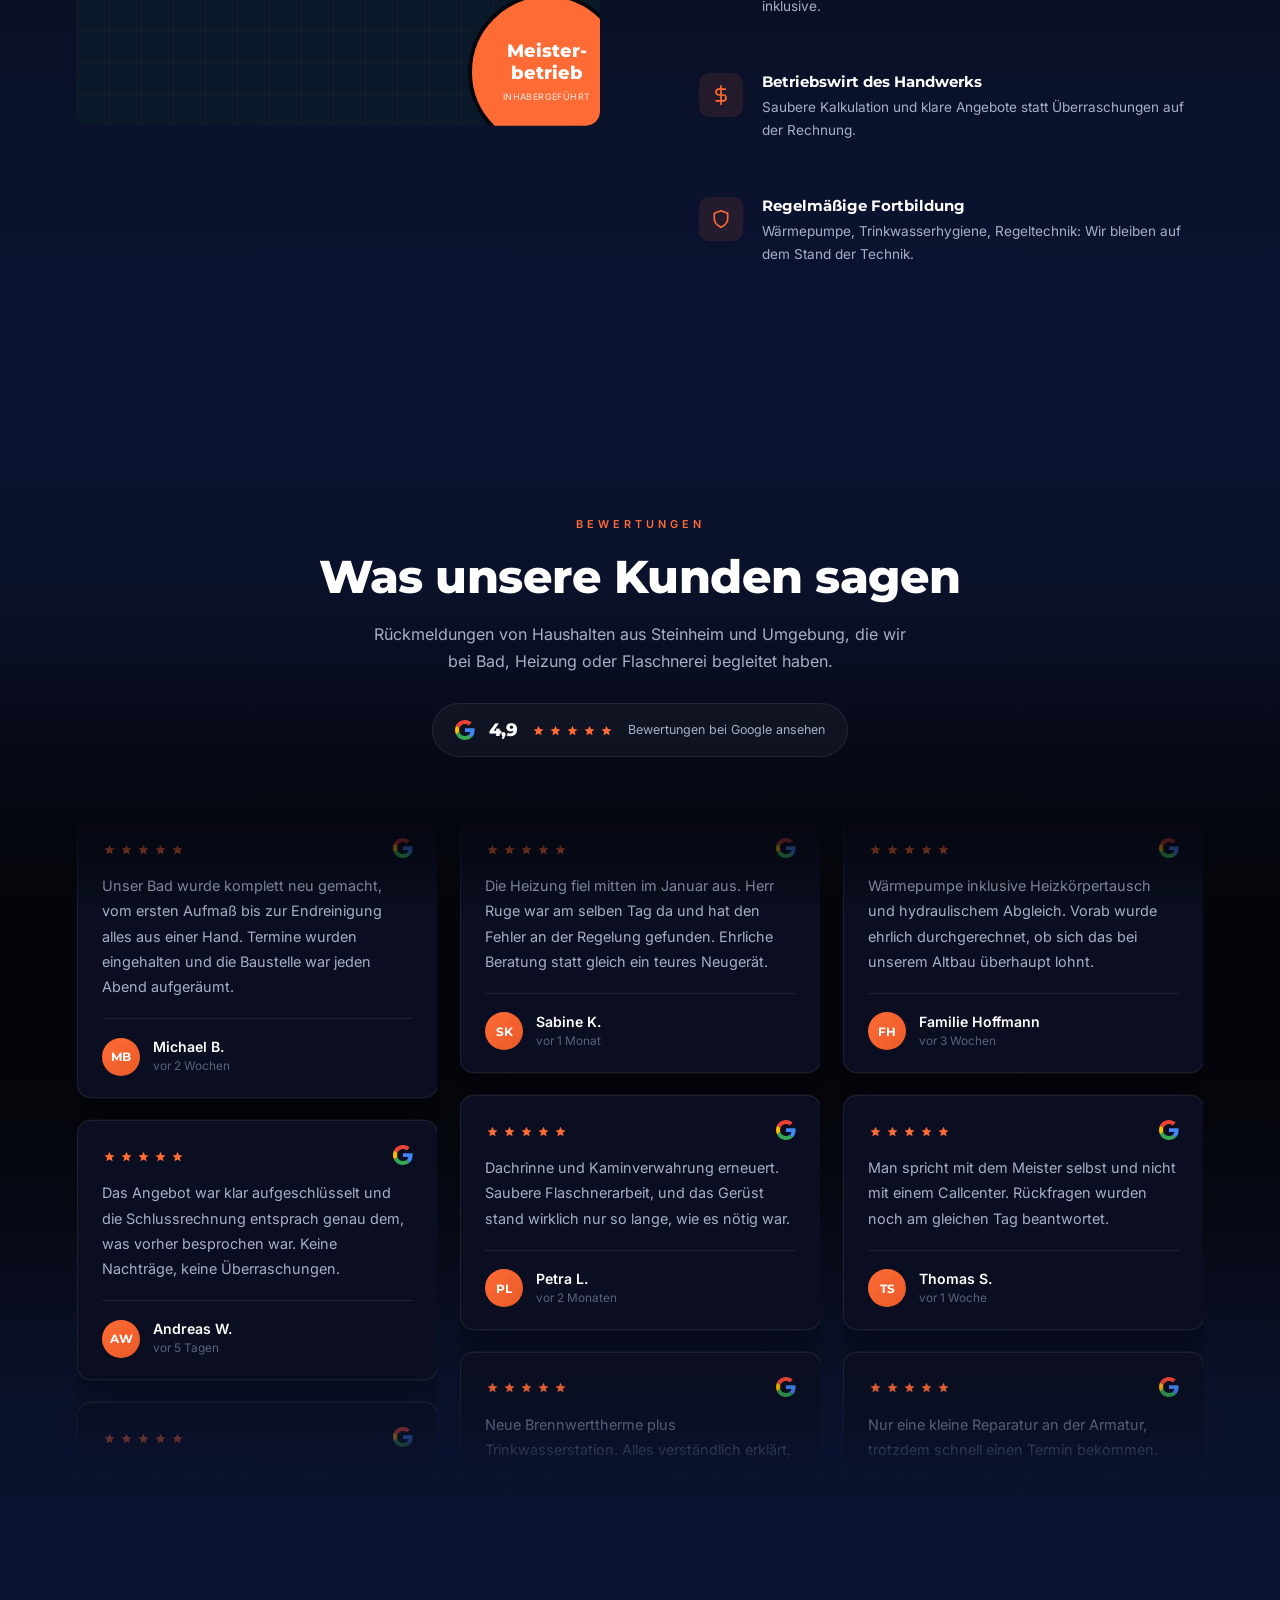
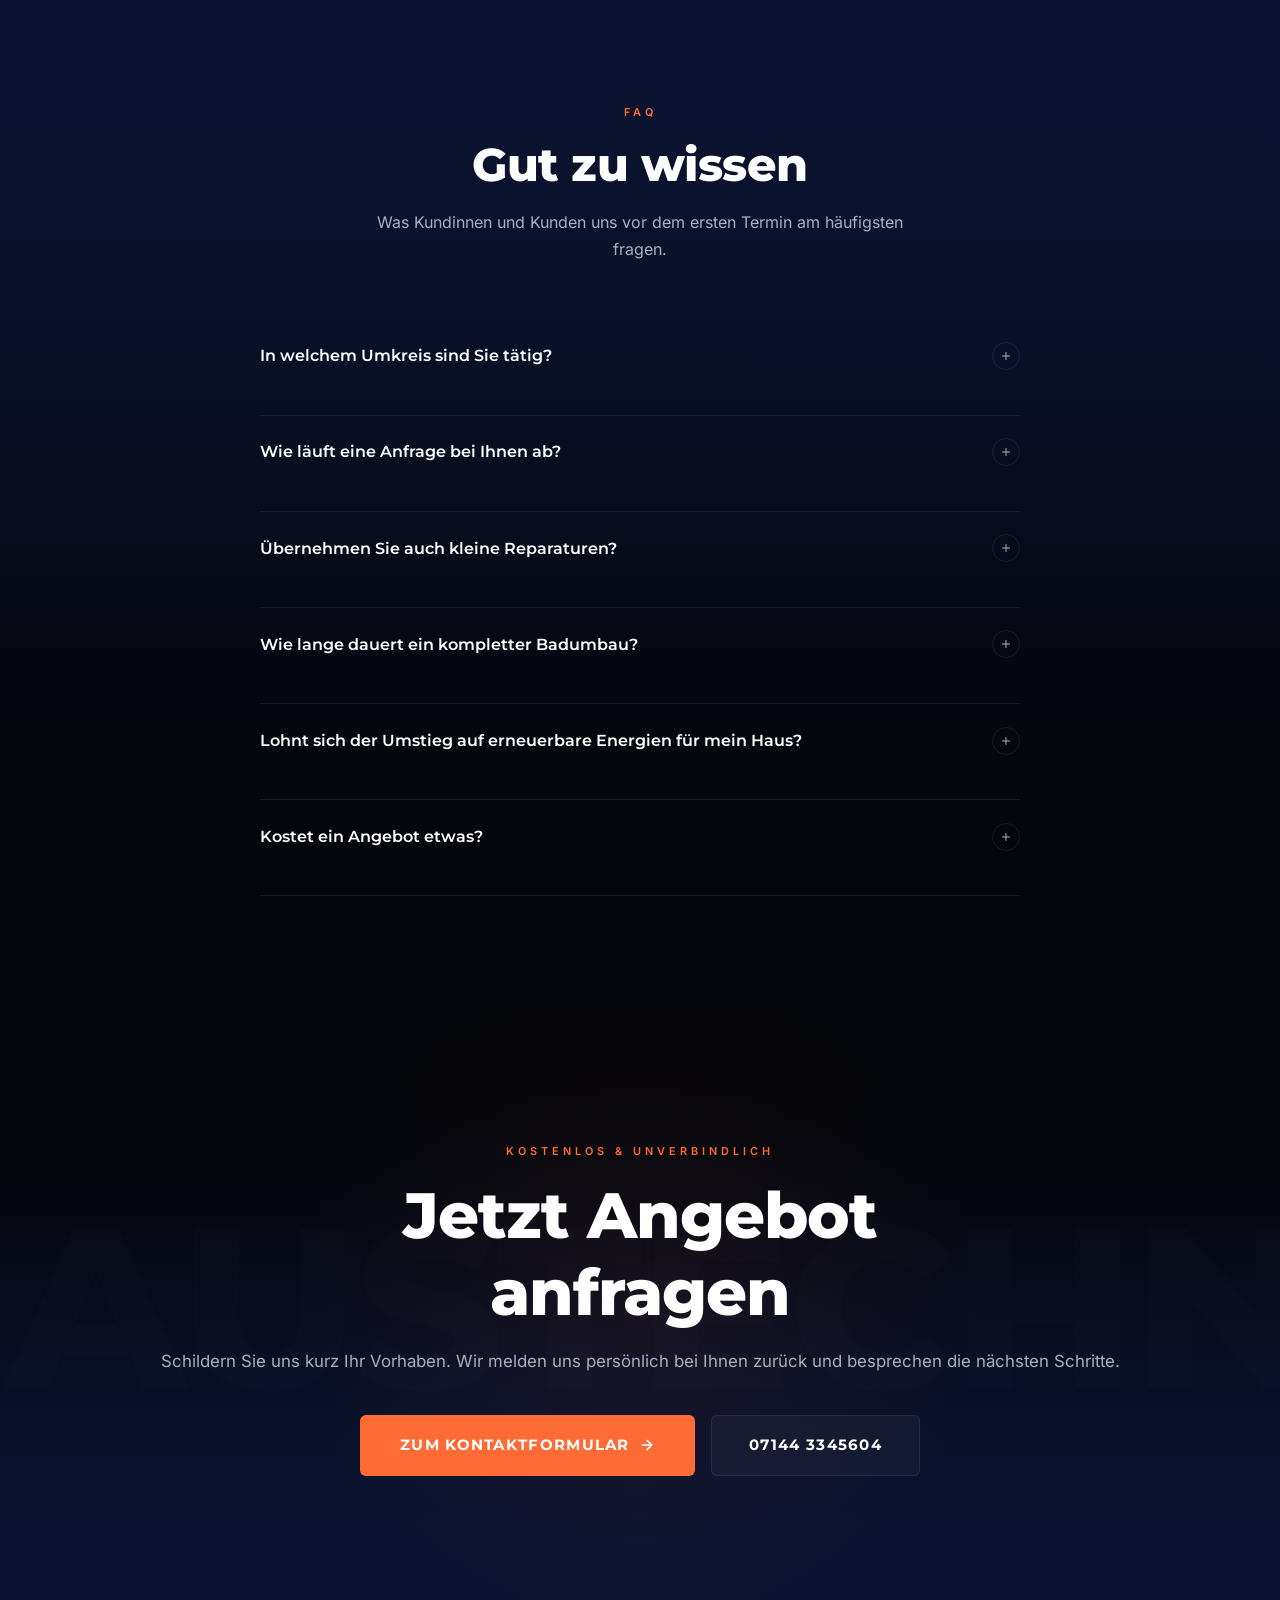
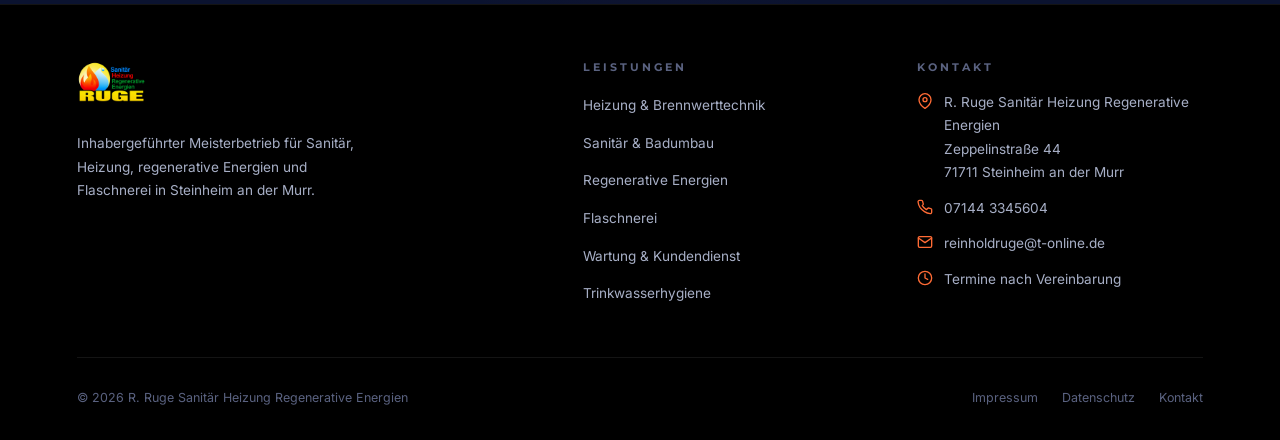
==== commit 645f15fa: "Add files via upload" ====
--- a/index.html
+++ b/index.html
@@ -890,26 +890,13 @@
   .ref-dots button.active { width: 26px; background: var(--orange); }
 
   /* ═══════════════ TOUCH-GERÄTE ═══════════════ */
-  /* Hover gibt es hier nicht: Karten „aktivieren“ sich, wenn sie in der
-     Bildschirmmitte stehen, und Buttons geben beim Tippen Feedback. */
+  /* Hover gibt es hier nicht: Buttons und Karten geben beim Tippen Feedback. */
   @media (hover: none) {
     html { -webkit-tap-highlight-color: transparent; }
     .btn-primary:hover { transform: none; box-shadow: none; background: var(--orange); }
     .btn-outline:hover { box-shadow: none; }
     .btn-primary:active, .btn-outline:active, .action-bar a:active, .b-card:active { transform: scale(0.97); }
     .b-card { transition: transform 0.2s ease; }
-
-    .b-card.in-view .b-bg img { transform: scale(1.07); filter: brightness(0.38); }
-    .b-card.in-view .b-overlay { background: linear-gradient(to top, rgba(3,4,8,0.93) 0%, rgba(3,4,8,0.35) 60%); }
-    .b-card.in-view .b-num { color: rgba(255,107,53,0.09); }
-    .b-card.in-view .b-desc { max-height: 90px; opacity: 1; }
-    .b-card.in-view .b-arrow { opacity: 1; transform: translateY(0); background: var(--orange); }
-
-    .l-card.in-view { border-color: rgba(255,107,53,0.35); box-shadow: 0 0 0 1px rgba(255,107,53,0.3), 0 0 34px rgba(255,107,53,0.18), 0 24px 60px rgba(0,0,0,0.5); }
-    .l-card.in-view::before { opacity: 1; }
-    .l-card.in-view .l-media img { transform: scale(1.07); }
-    .l-card.in-view .l-icon { background: rgba(255,107,53,0.2); box-shadow: 0 0 20px var(--orange-glow); }
-    .l-card.in-view .l-num { color: rgba(255,107,53,0.07); }
   }
 
   /* ═══════════════ MOBIL-FEINSCHLIFF ═══════════════ */
@@ -1784,7 +1771,6 @@
   var root = document.documentElement;
   var reduce = window.matchMedia('(prefers-reduced-motion: reduce)').matches;
   var finePointer = window.matchMedia('(hover: hover) and (pointer: fine)').matches;
-  var touchLike = window.matchMedia('(hover: none)').matches;
   var mqMobile = window.matchMedia('(max-width: 768px)');
   var hasIO = 'IntersectionObserver' in window;
   if (!reduce) root.classList.add('js-parallax');
@@ -1996,23 +1982,8 @@
     });
   }
 
-  // Touch: Karte in der Bildschirmmitte zeigt ihren Hover-Zustand
+  // Referenzen-Karussell (mobil): Punkte + einmaliger „Wisch mich“-Hinweis
   var refGrid = document.querySelector('.ref-grid');
-  if (touchLike && hasIO) {
-    var toggleInView = function (entries) { entries.forEach(function (e) { e.target.classList.toggle('in-view', e.isIntersecting); }); };
-    var centerObs = new IntersectionObserver(toggleInView, { rootMargin: '-38% 0px -38% 0px' });
-    document.querySelectorAll('.l-card, .bereiche-bento .b-card').forEach(function (el) { centerObs.observe(el); });
-    if (refGrid) {
-      if (mqMobile.matches) {
-        var carouselObs = new IntersectionObserver(toggleInView, { root: refGrid, threshold: 0.75 });
-        refGrid.querySelectorAll('.b-card').forEach(function (el) { carouselObs.observe(el); });
-      } else {
-        refGrid.querySelectorAll('.b-card').forEach(function (el) { centerObs.observe(el); });
-      }
-    }
-  }
-
-  // Referenzen-Karussell (mobil): Punkte + einmaliger „Wisch mich“-Hinweis
   if (refGrid) {
     var refCards = refGrid.querySelectorAll('.b-card');
     var dots = document.createElement('div');
@@ -2131,5 +2102,3 @@
 <script src="mobile.js" defer></script>
 </body>
 </html>
-
-
--- a/mobile.css
+++ b/mobile.css
@@ -0,0 +1,109 @@
+/* ════════════════════════════════════════════════════════════════════
+   mobile.css · Handy-Feinschliff für alle Seiten
+   Wird als LETZTES Stylesheet geladen (nach Inline-<style>, motion.css und
+   motion.v2.css). Jede Regel steht in einer Media-Query, die nur auf
+   Smartphones (≤ 768 px) oder Touch-Geräten ohne Maus greift, die Desktop-
+   Version bleibt dadurch unverändert. Gegenstück: mobile.js.
+   ════════════════════════════════════════════════════════════════════ */
+
+/* ════════════ TOUCH-GERÄTE BIS 1024 px (Handy quer, Tablet) ════════════
+   Die Desktop-Menüleiste passt erst ab ca. 960 px in eine Zeile, auf Handys
+   im Querformat wurde „Anfrage senden“ abgeschnitten. Touch-Geräte bekommen
+   deshalb bis 1024 px das Hamburger-Menü. Maus-Desktops matchen hier nie. */
+@media (max-width: 1024px) and (hover: none) and (pointer: coarse) {
+  html { -webkit-text-size-adjust: 100%; text-size-adjust: 100%; }
+  :root { --header-h: 68px; }
+  .logo img { height: 42px; }
+  .header-nav, .header-inner > .btn-primary { display: none; }
+  .hamburger { display: flex; }
+}
+
+/* ════════════ HAMBURGER + MENÜ-OVERLAY ════════════ */
+@media (max-width: 768px), (max-width: 1024px) and (hover: none) and (pointer: coarse) {
+  /* Tippfläche 44 px, Striche bleiben optisch an derselben Stelle */
+  .hamburger { padding: 13px 10px; margin: -13px -10px; }
+
+  /* Menü startet unter der Kopfzeile und scrollt auf kleinen Displays,
+     statt oben unter dem Logo abgeschnitten zu werden */
+  .mobile-nav {
+    justify-content: flex-start; overflow-y: auto; overscroll-behavior: contain;
+    padding: calc(var(--header-h) + 1rem + env(safe-area-inset-top)) 1.5rem calc(2rem + env(safe-area-inset-bottom));
+  }
+  .mobile-nav > :first-child { margin-top: auto; }
+  .mobile-nav > :last-child { margin-bottom: auto; }
+  .mobile-nav > a { text-align: center; padding: 0.2rem 0.5rem; line-height: 1.25; }
+  .mobile-nav a[aria-current="page"] { color: var(--orange); }
+
+  /* Kontakt-Buttons im Menü: echte Daumen-Größe statt Mini-Buttons */
+  .mobile-nav .mobile-actions { align-items: stretch; width: min(100%, 290px); margin-top: 0.6rem; }
+  .mobile-nav .mobile-actions .btn-primary,
+  .mobile-nav .mobile-actions .btn-outline {
+    justify-content: center; padding: 0.95rem 1.4rem; font-size: 0.78rem; letter-spacing: 1.1px;
+  }
+}
+/* Niedrige Displays (kleine Handys, Querformat): Menü kompakter */
+@media (max-width: 768px) and (max-height: 720px), (max-width: 1024px) and (hover: none) and (pointer: coarse) and (max-height: 720px) {
+  .mobile-nav { gap: 1.05rem; }
+  .mobile-nav > a { font-size: 1.28rem; }
+  .mobile-nav .mobile-meta { margin-top: 0.6rem; }
+}
+
+/* ════════════ SMARTPHONE (≤ 768 px) ════════════ */
+@media (max-width: 768px) {
+
+  /* ── Aktionsleiste ──
+     Kein farbiger Streifen mehr unter dem Footer: der Platz für die Leiste
+     liegt jetzt im (schwarzen) Footer statt als Body-Abstand darunter. */
+  body { padding-bottom: 0; }
+  footer.site-footer { padding-bottom: calc(2rem + 68px + env(safe-area-inset-bottom)); }
+  .action-bar { padding-bottom: calc(0.7rem + env(safe-area-inset-bottom)); }
+  /* Im Hero stehen dieselben Buttons schon groß im Bild: Leiste erst danach */
+  .js .action-bar.show.hero-vis { transform: translateY(110%); }
+
+  /* ── Tippflächen ohne optische Änderung (Padding + Gegen-Margin) ── */
+  .l-link { padding-block: 0.6rem; margin-top: 0.6rem; margin-bottom: -0.6rem; }
+  .footer-col ul li { margin-bottom: 0.1rem; }
+  .footer-col ul li a { display: inline-block; padding: 0.56rem 0; }
+  .f-row a, .data-card dd a { display: inline-block; padding: 0.56rem 0; margin: -0.56rem 0; }
+  .footer-bottom-links { gap: 0.4rem; justify-content: center; flex-wrap: wrap; }
+  .footer-bottom-links a { display: inline-block; padding: 0.7rem 0.55rem; margin: -0.7rem 0; }
+  .svc-pill { padding: 0.7rem 1.15rem; }
+  .toc a { padding: 0.6rem 0; }
+
+  /* ── Über uns: Badge liegt im Bild, statt vom Bildrand abgeschnitten zu werden ── */
+  .ueber-badge { width: 118px; height: 118px; right: 0.9rem; bottom: 0.9rem; border-width: 3px; padding: 0.6rem; }
+  .ueber-badge strong { font-size: 0.9rem; }
+  .ueber-badge span { font-size: 0.6rem; letter-spacing: 0.3px; }
+
+  /* ── Bereiche: Icon + Überschrift in einer Zeile, Text auf voller Breite
+        (vorher quetschte das Icon den Text in eine schmale Spalte) ── */
+  .bereich-tile {
+    display: grid; grid-template-columns: 44px 1fr; align-items: center;
+    column-gap: 0.95rem; row-gap: 0.75rem; padding: 1.25rem 1.25rem 1.3rem 1.45rem;
+  }
+  .bereich-tile > div { display: contents; }
+  .bereich-tile-icon { width: 44px; height: 44px; border-radius: 11px; }
+  .bereich-tile-icon svg { width: 20px; height: 20px; }
+  .bereich-tile h3 { margin-bottom: 0; }
+  .bereich-tile p { grid-column: 1 / -1; }
+
+  /* ── Startseite: Leistungen als wischbares Karussell (wie die Referenzen) ──
+        sechs Karten untereinander waren über 4000 px Scrollweg */
+  .leistungen-grid {
+    display: flex; gap: 1rem; overflow-x: auto; overscroll-behavior-x: contain;
+    scroll-snap-type: x mandatory; scroll-padding-inline: 6vw;
+    margin-inline: -6vw; padding: 0.4rem 6vw 1.4rem;
+    scrollbar-width: none; -webkit-overflow-scrolling: touch;
+  }
+  .leistungen-grid::-webkit-scrollbar { display: none; }
+  .leistungen-grid .l-card { flex: 0 0 84%; scroll-snap-align: start; display: flex; flex-direction: column; }
+  .leistungen-grid .l-media { height: 190px; flex-shrink: 0; }
+  .leistungen-grid .l-card-inner { flex: 1; display: flex; flex-direction: column; align-items: flex-start; }
+  .leistungen-grid .l-desc { flex: 1; }
+  /* Karten rechts außerhalb des Bildes lösen kein Scroll-Reveal aus → sofort zeigen */
+  .js .leistungen-grid .l-card.reveal { opacity: 1; transform: none; }
+  .leistungen .ref-dots { margin-top: 0.4rem; }
+
+  /* ── Kontakt: lange Platzhalter enden mit „…“ statt hart abgeschnitten ── */
+  .field input { text-overflow: ellipsis; }
+}
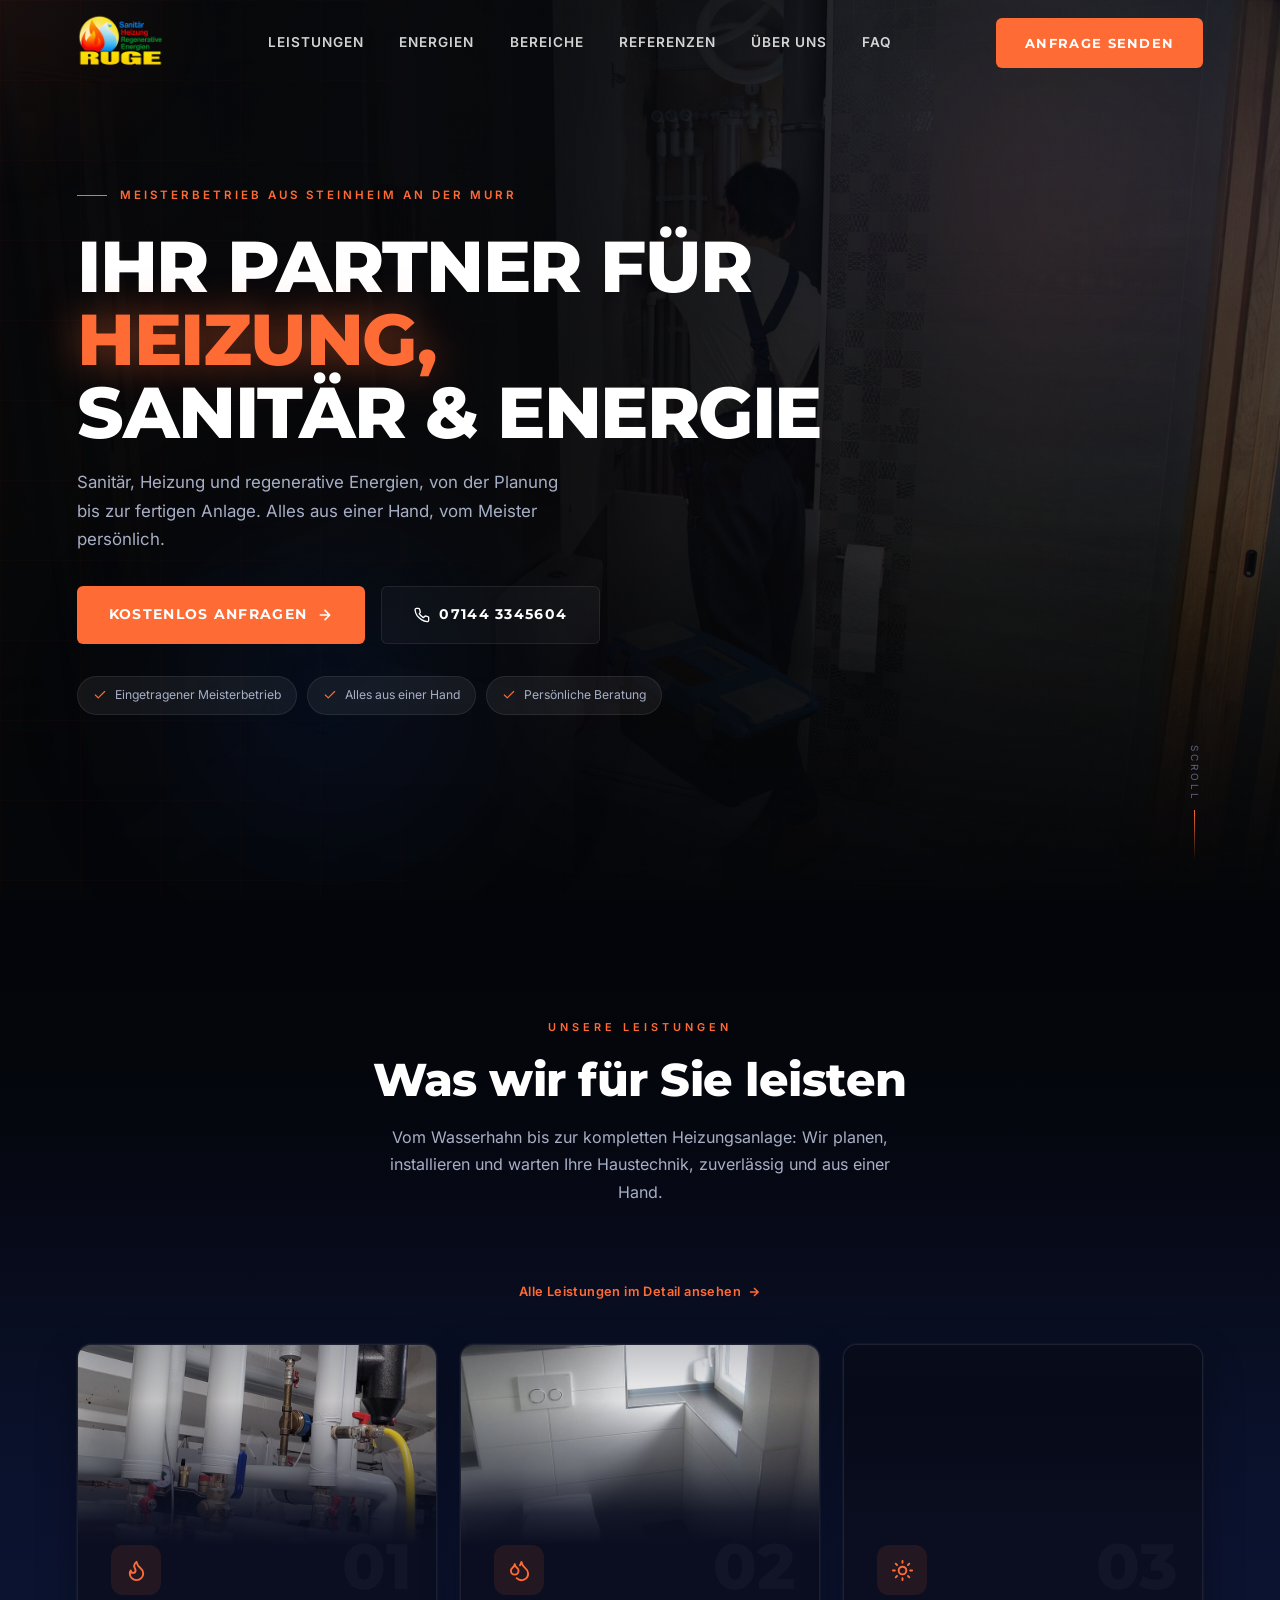
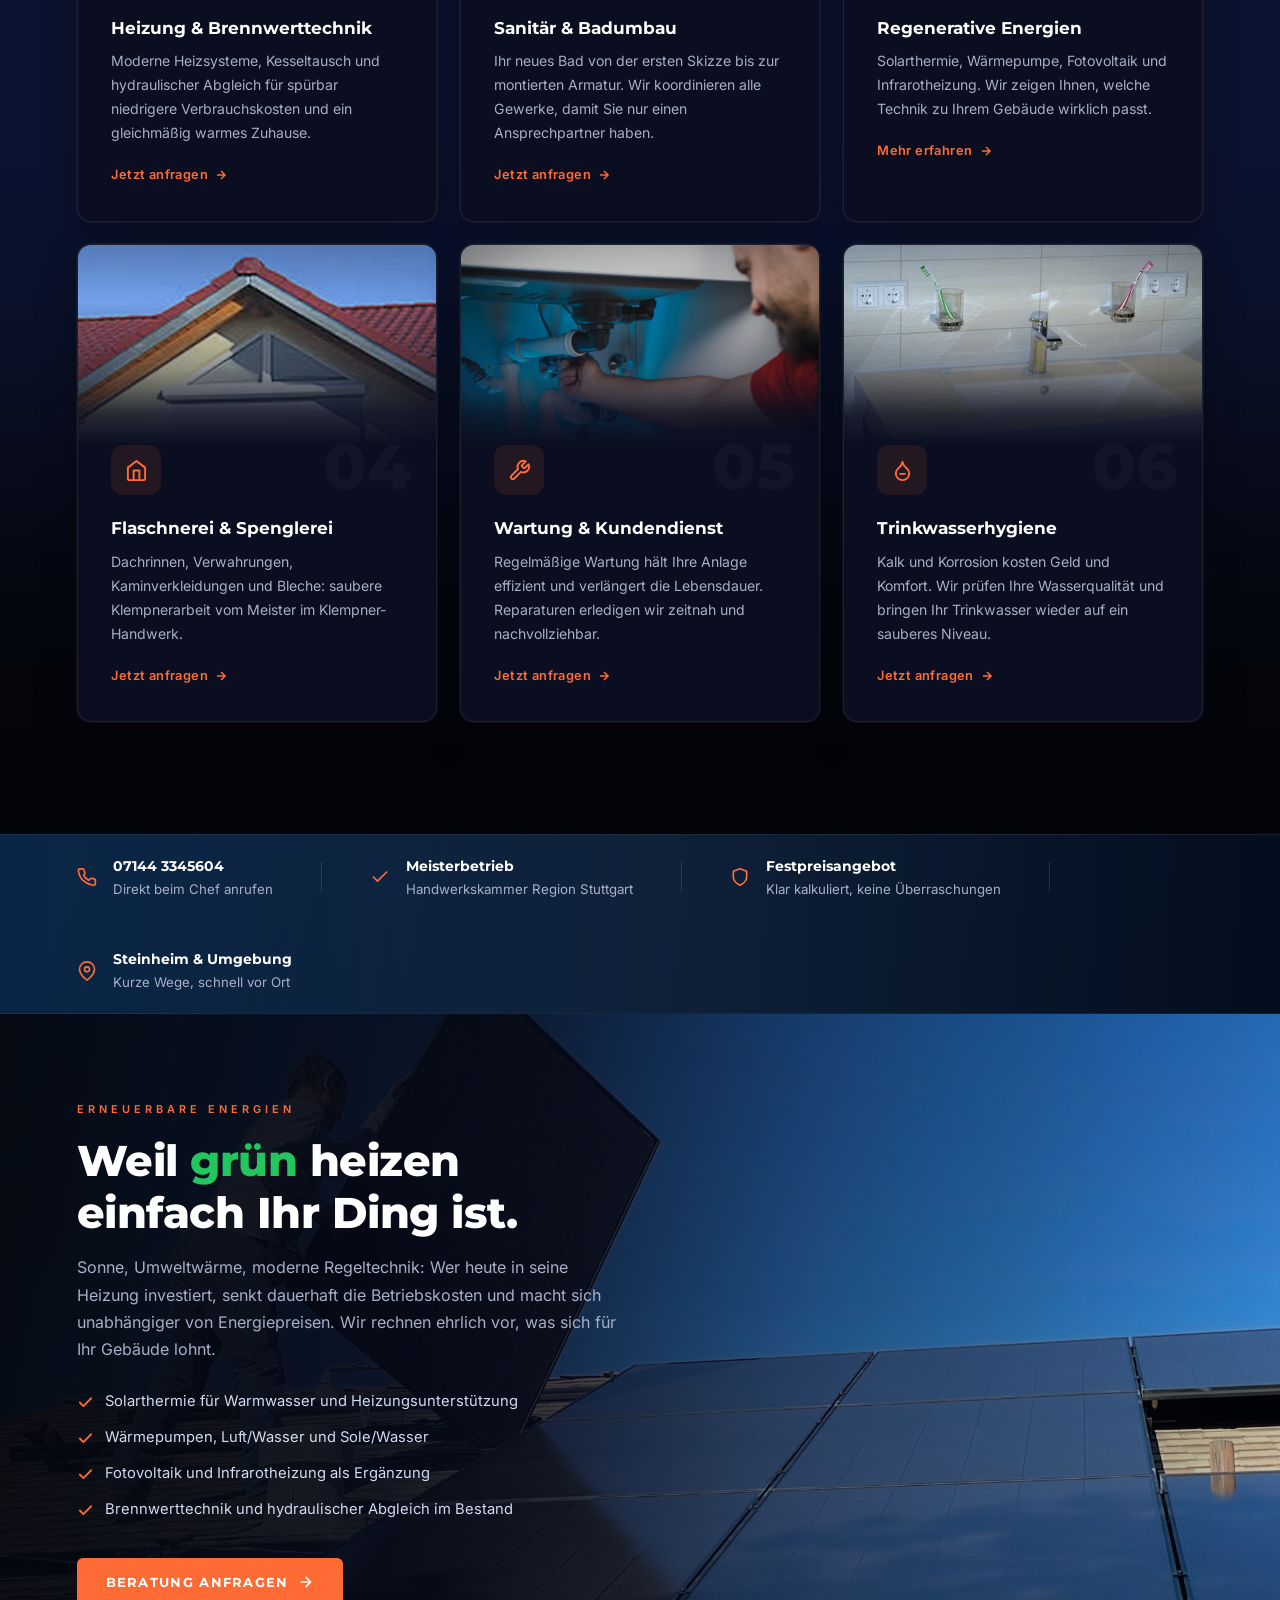
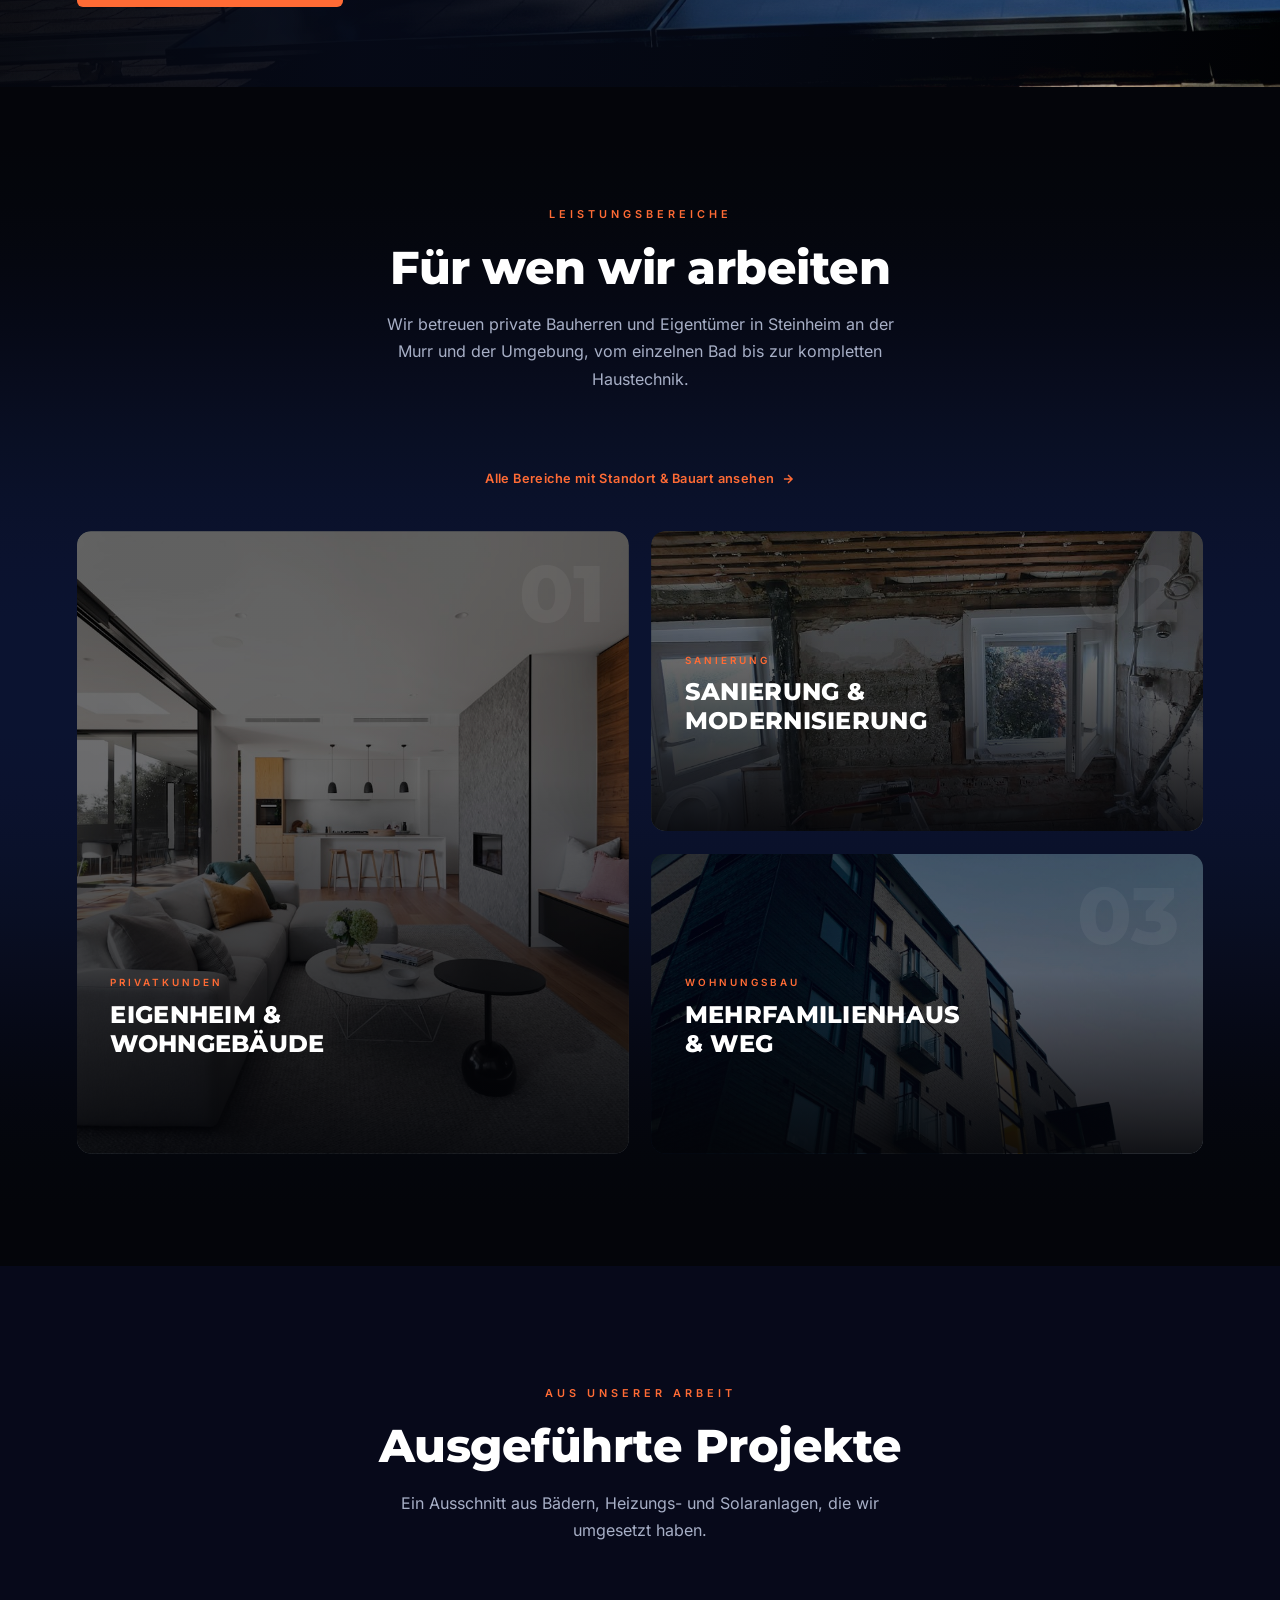
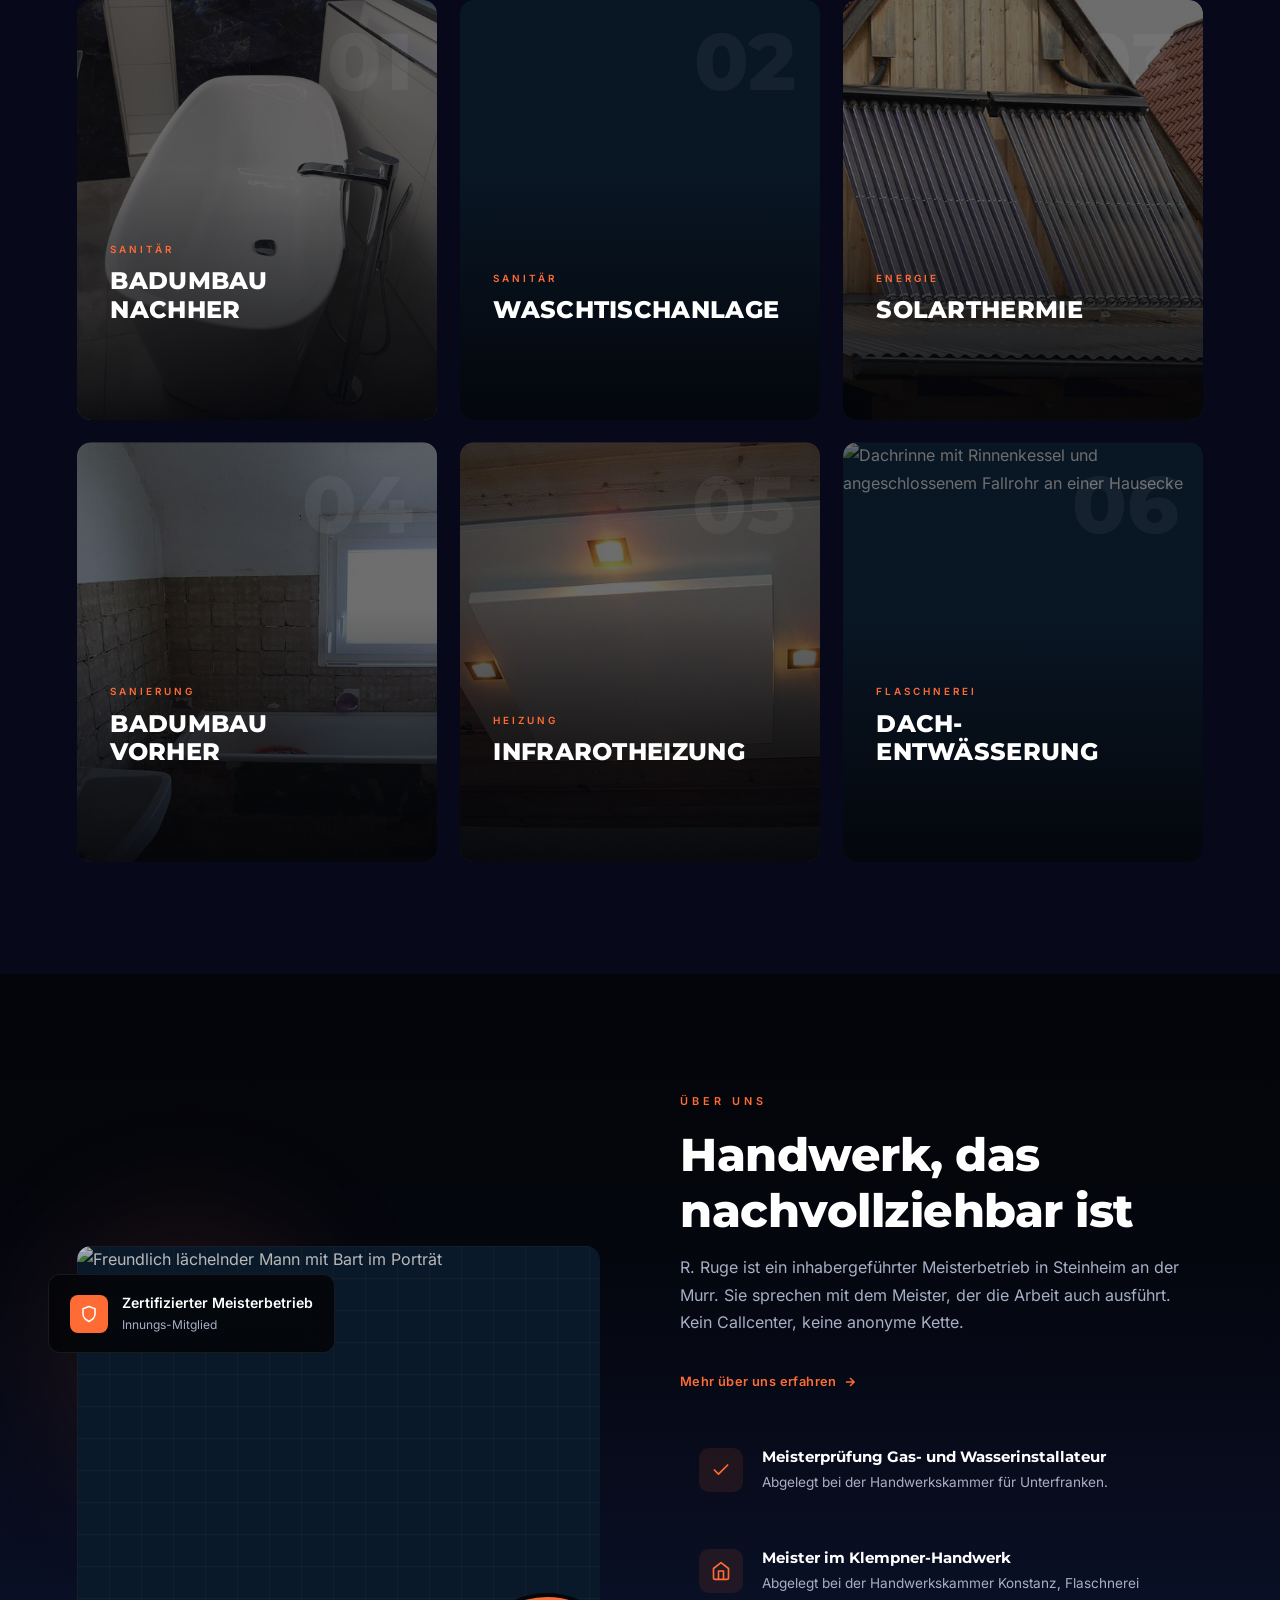
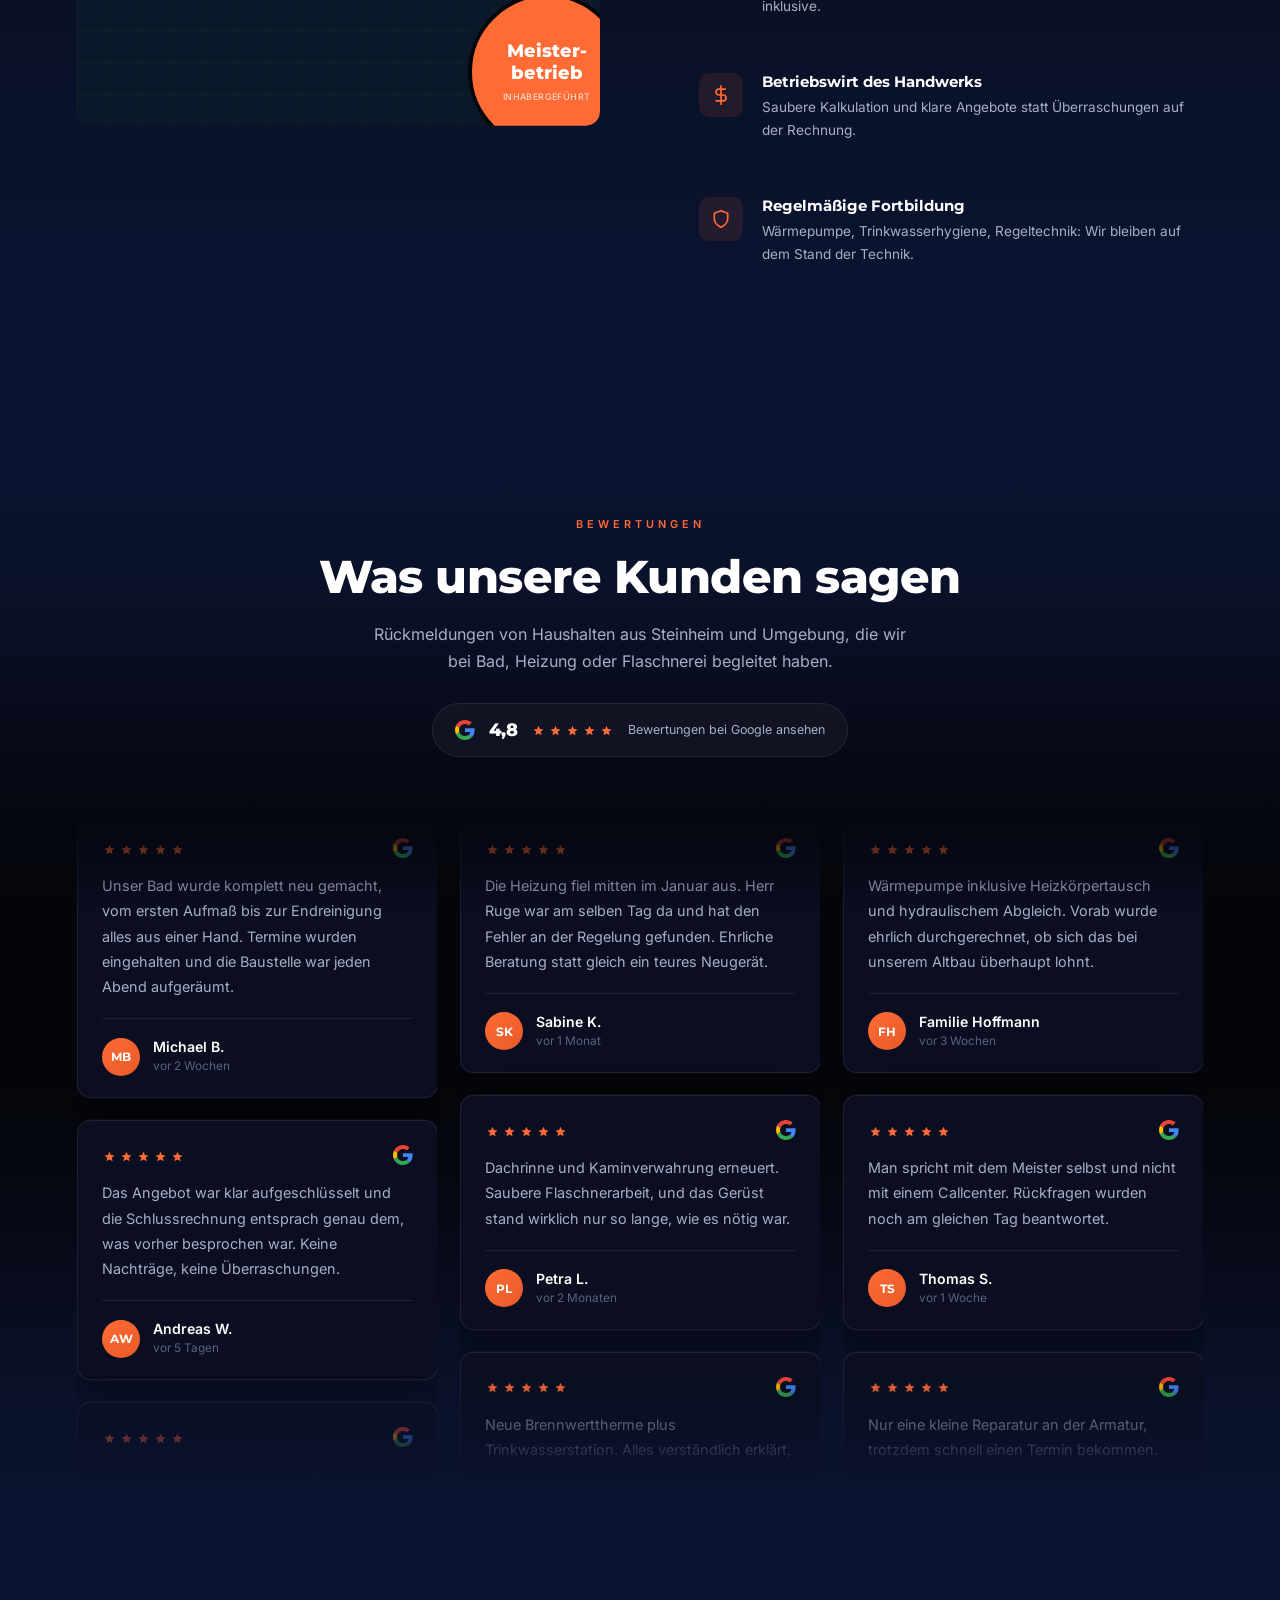
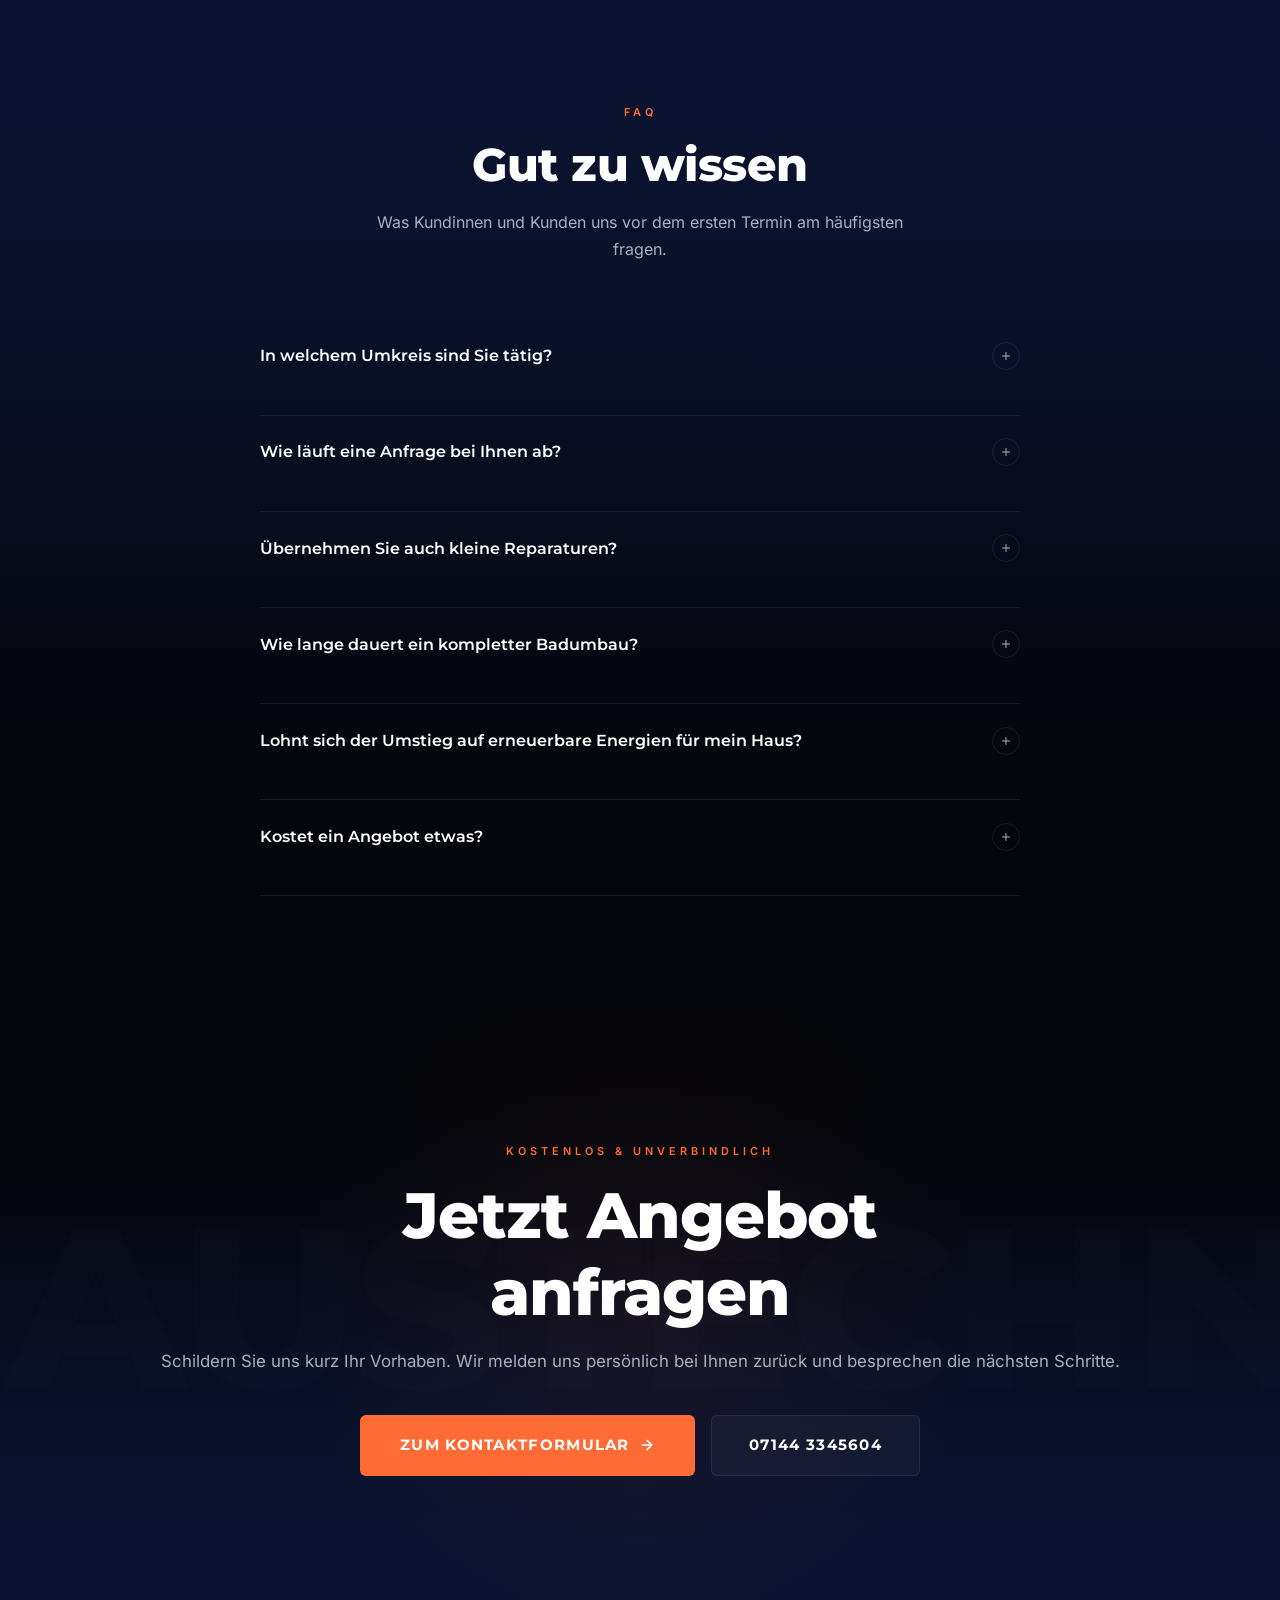
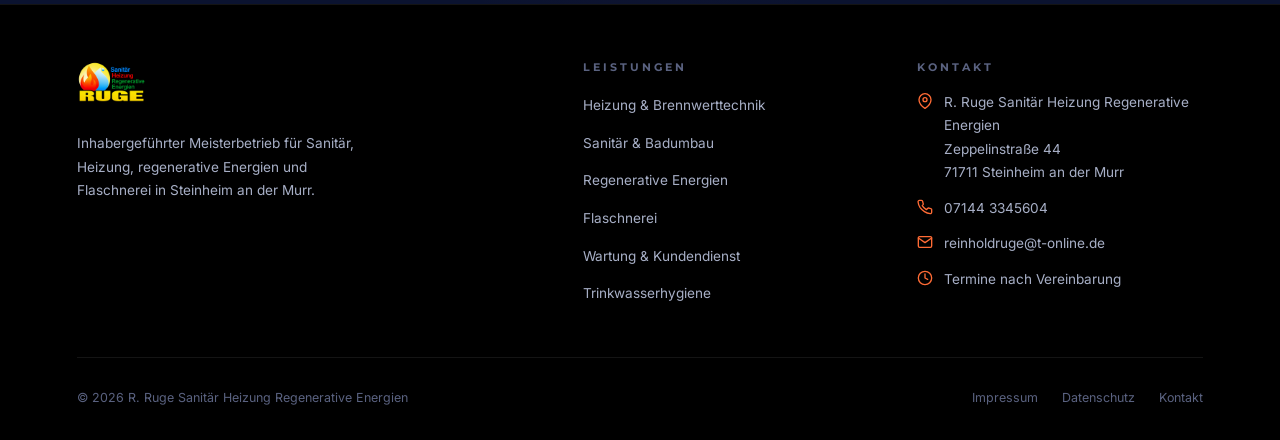
==== commit 446e4f6d: "Add files via upload" ====
--- a/index.html
+++ b/index.html
@@ -1040,7 +1040,7 @@
 <section class="hero" id="hero">
   <div class="hero-media">
     <video autoplay muted loop playsinline preload="auto" poster="hero-installateur.jpg" aria-hidden="true">
-      <source media="(min-width: 769px)" src="hero-cafe.mp4" type="video/mp4" />
+      <source src="hero-cafe.mp4" type="video/mp4" />
     </video>
     <img class="hero-photo" src="hero-installateur.jpg" width="1800" height="1200" fetchpriority="high"
          alt="Installateur bei der Montage einer Sanitärinstallation im Badezimmer" />
@@ -1206,7 +1206,7 @@
 <section class="energien-band" id="energien">
   <div class="energien-media">
     <video autoplay muted loop playsinline preload="none" poster="solar-dach.jpg" aria-hidden="true">
-      <source media="(min-width: 769px)" src="energien-sonne.mp4" type="video/mp4" />
+      <source src="energien-sonne.mp4" type="video/mp4" />
     </video>
     <img class="energien-photo" src="solar-dach.jpg" width="2000" height="1500" loading="lazy" decoding="async"
          alt="Handwerker montiert Solarmodule auf einem Hausdach vor blauem Himmel" />
--- a/mobile.css
+++ b/mobile.css
@@ -40,6 +40,11 @@
   .mobile-nav .mobile-actions .btn-outline {
     justify-content: center; padding: 0.95rem 1.4rem; font-size: 0.78rem; letter-spacing: 1.1px;
   }
+}
+/* Menü-Abstände und Schriftgröße auf allen Seiten wie auf der Startseite (motion.css hatte 1.4rem) */
+@media (max-width: 768px) {
+  .mobile-nav { gap: 1.5rem; }
+  .mobile-nav a { font-size: 1.5rem; }
 }
 /* Niedrige Displays (kleine Handys, Querformat): Menü kompakter */
 @media (max-width: 768px) and (max-height: 720px), (max-width: 1024px) and (hover: none) and (pointer: coarse) and (max-height: 720px) {
@@ -106,4 +111,13 @@
 
   /* ── Kontakt: lange Platzhalter enden mit „…“ statt hart abgeschnitten ── */
   .field input { text-overflow: ellipsis; }
+
+  /* ── Videos auch auf dem Handy statt nur des Standbilds ──
+        (die Seiten blendeten das Video unter 769 px aus und zeigten das Foto) */
+  .hero-media video, .svc-hero-media video, .energien-media video { display: block; }
+  .hero-media img.hero-photo, .svc-hero-media img.svc-hero-photo, .energien-media img.energien-photo { display: none; }
+
+  /* ── Startseite, Fotobanner Energien: Haken-Punkte stehen fest an ihrem Platz,
+        kein seitliches Einrücken beim Erreichen (Einblenden bleibt) ── */
+  .energien-list li.reveal-item { transform: none; }
 }
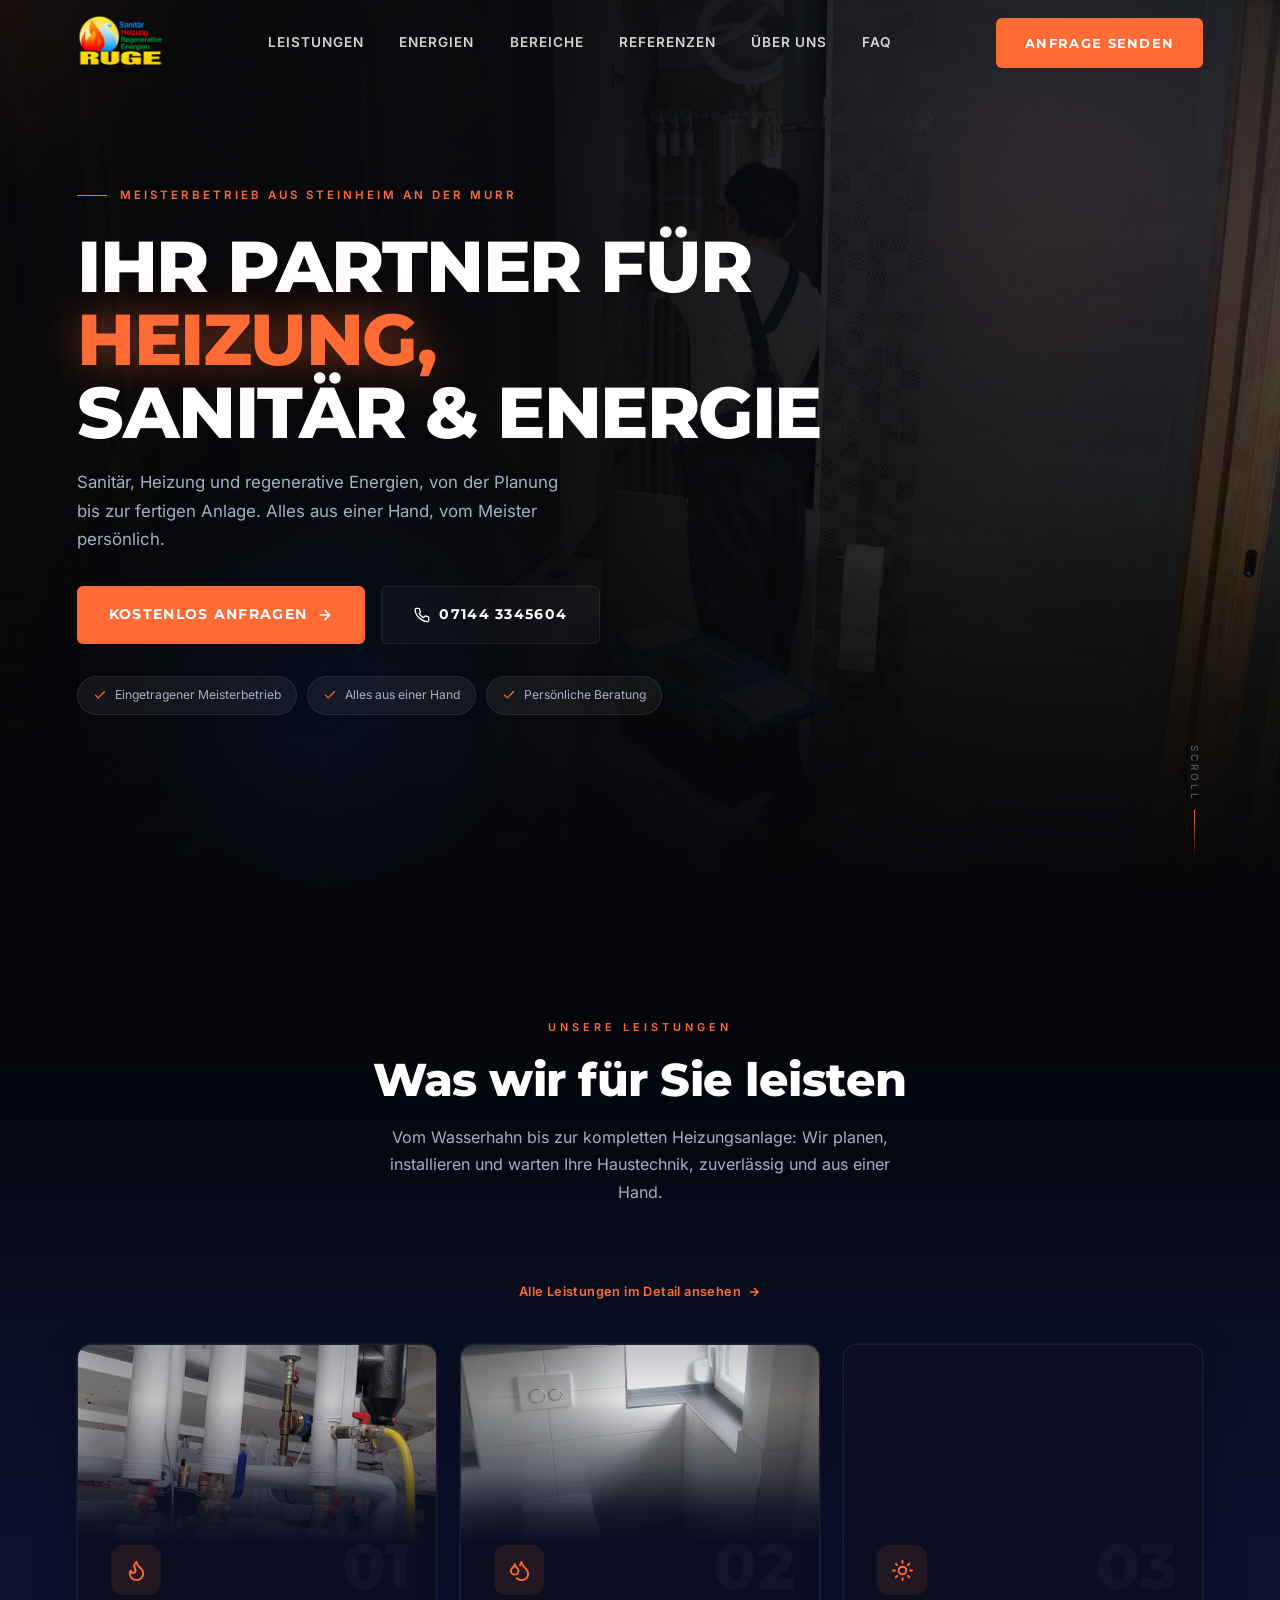
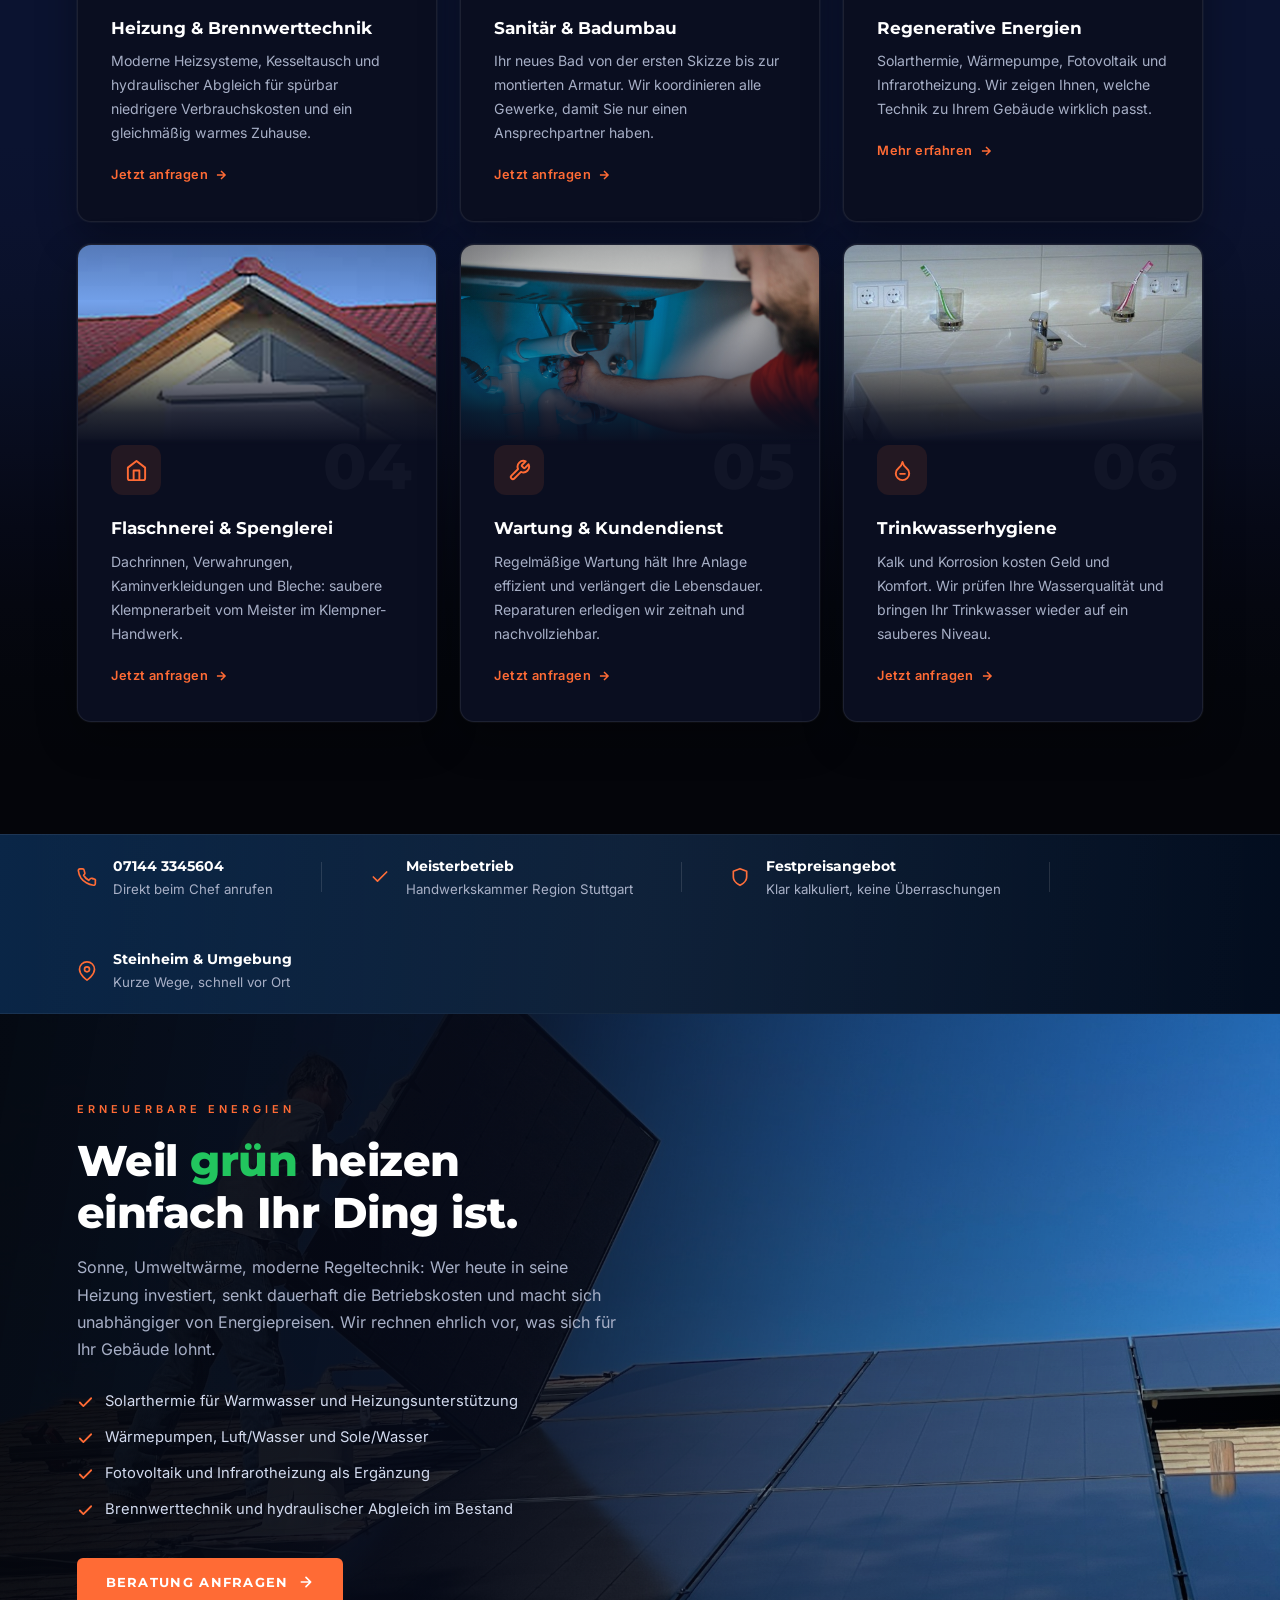
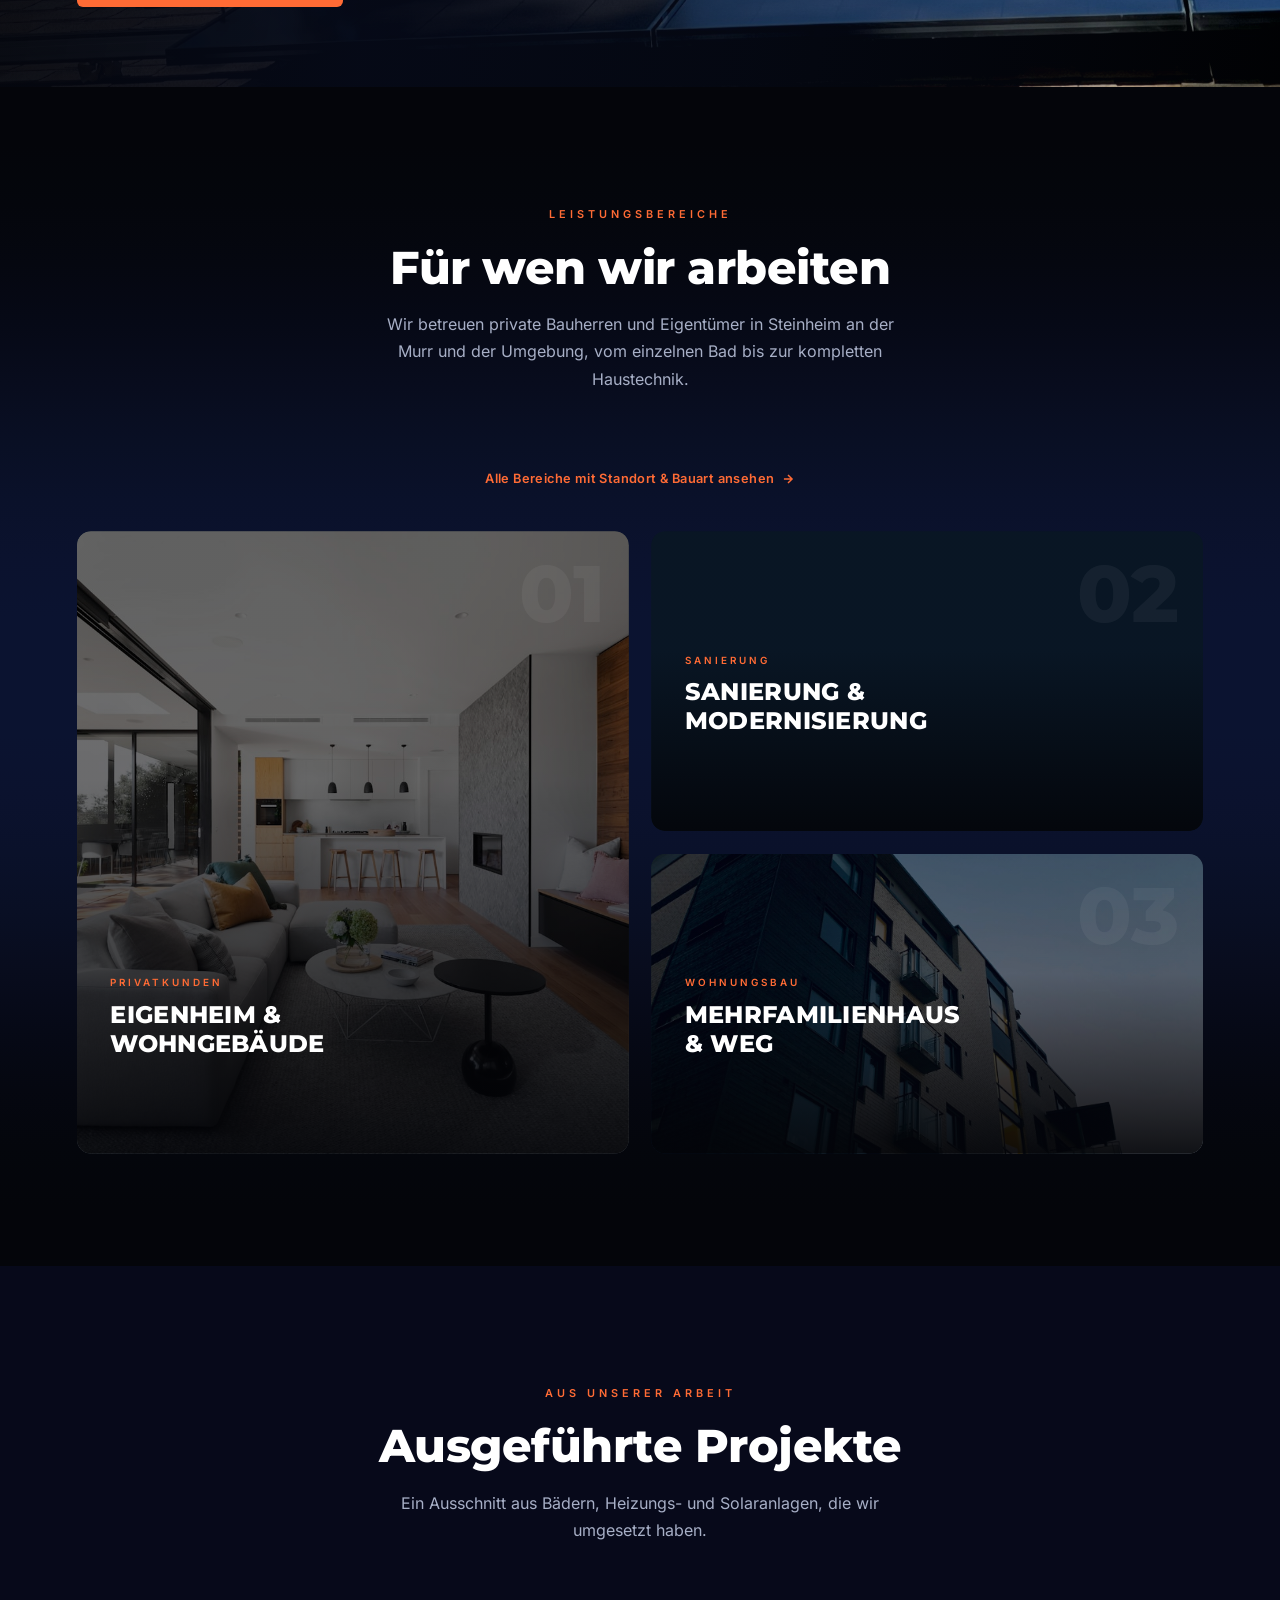
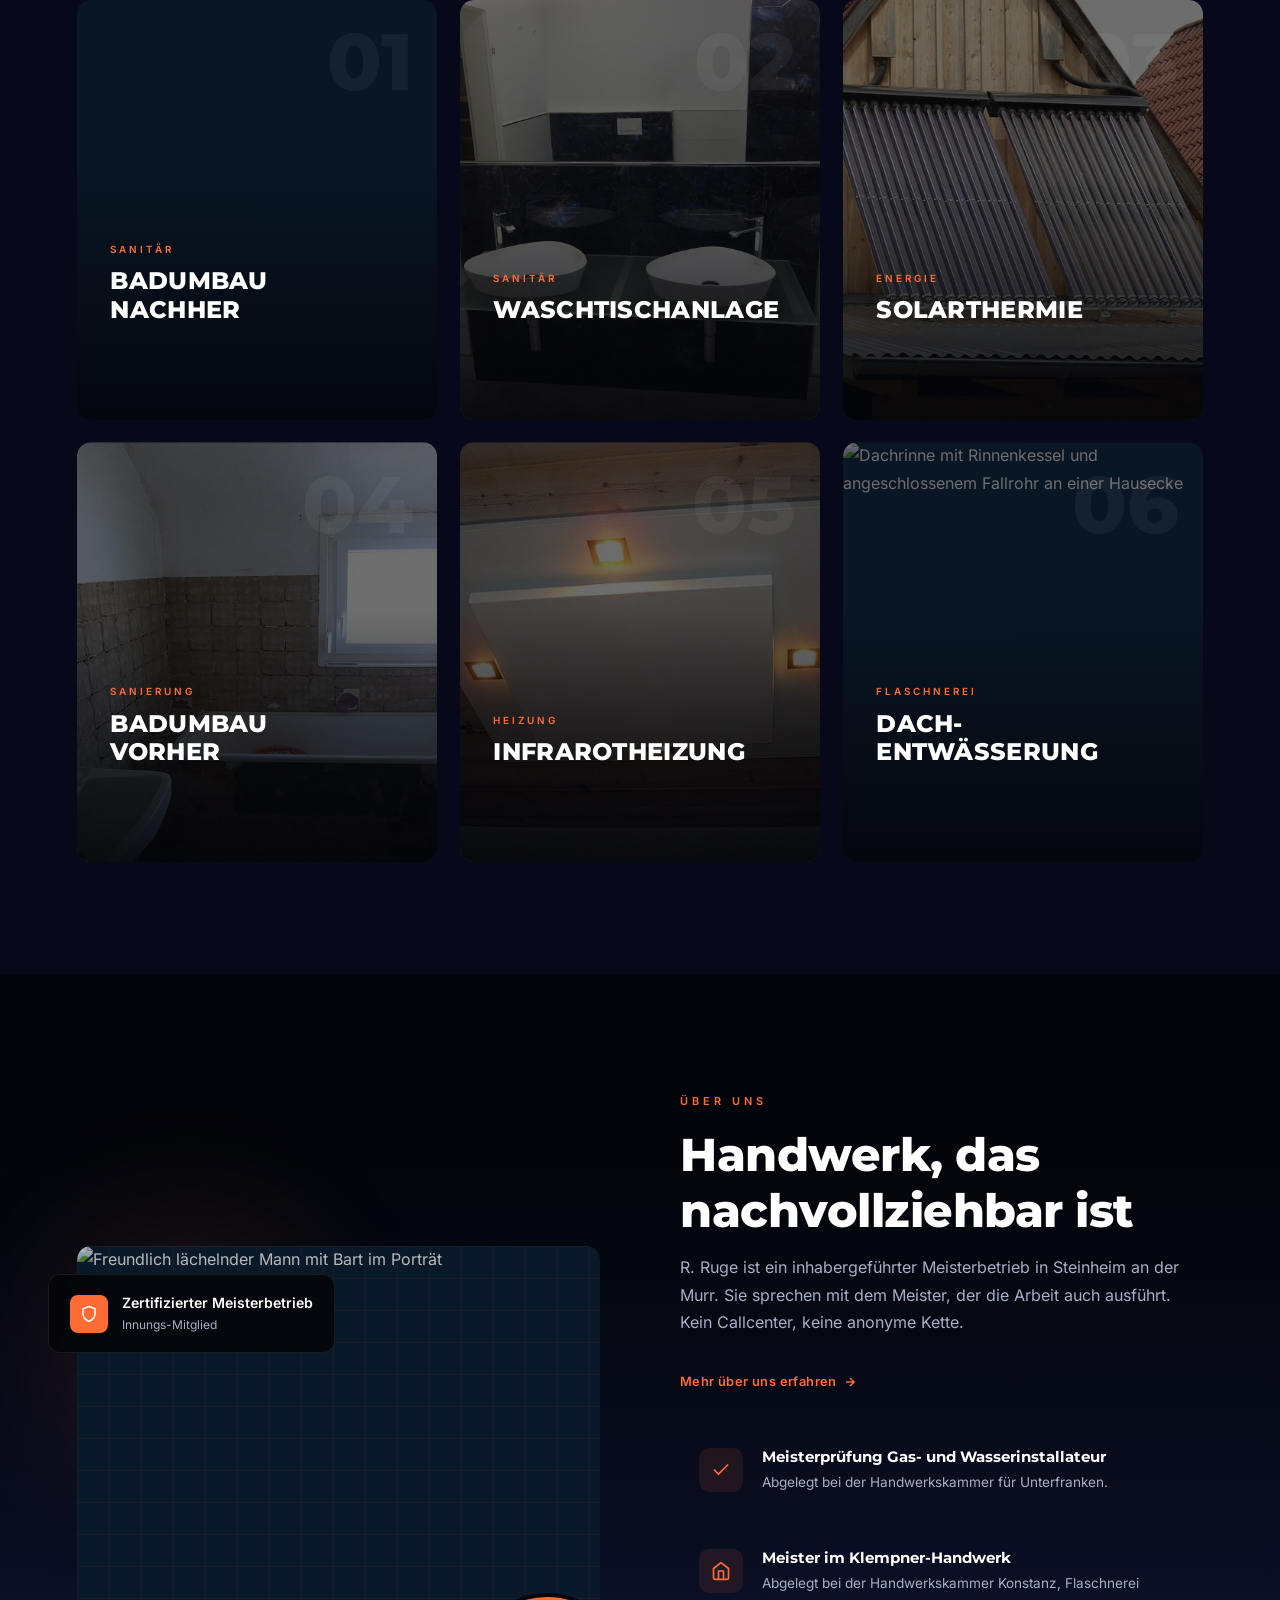
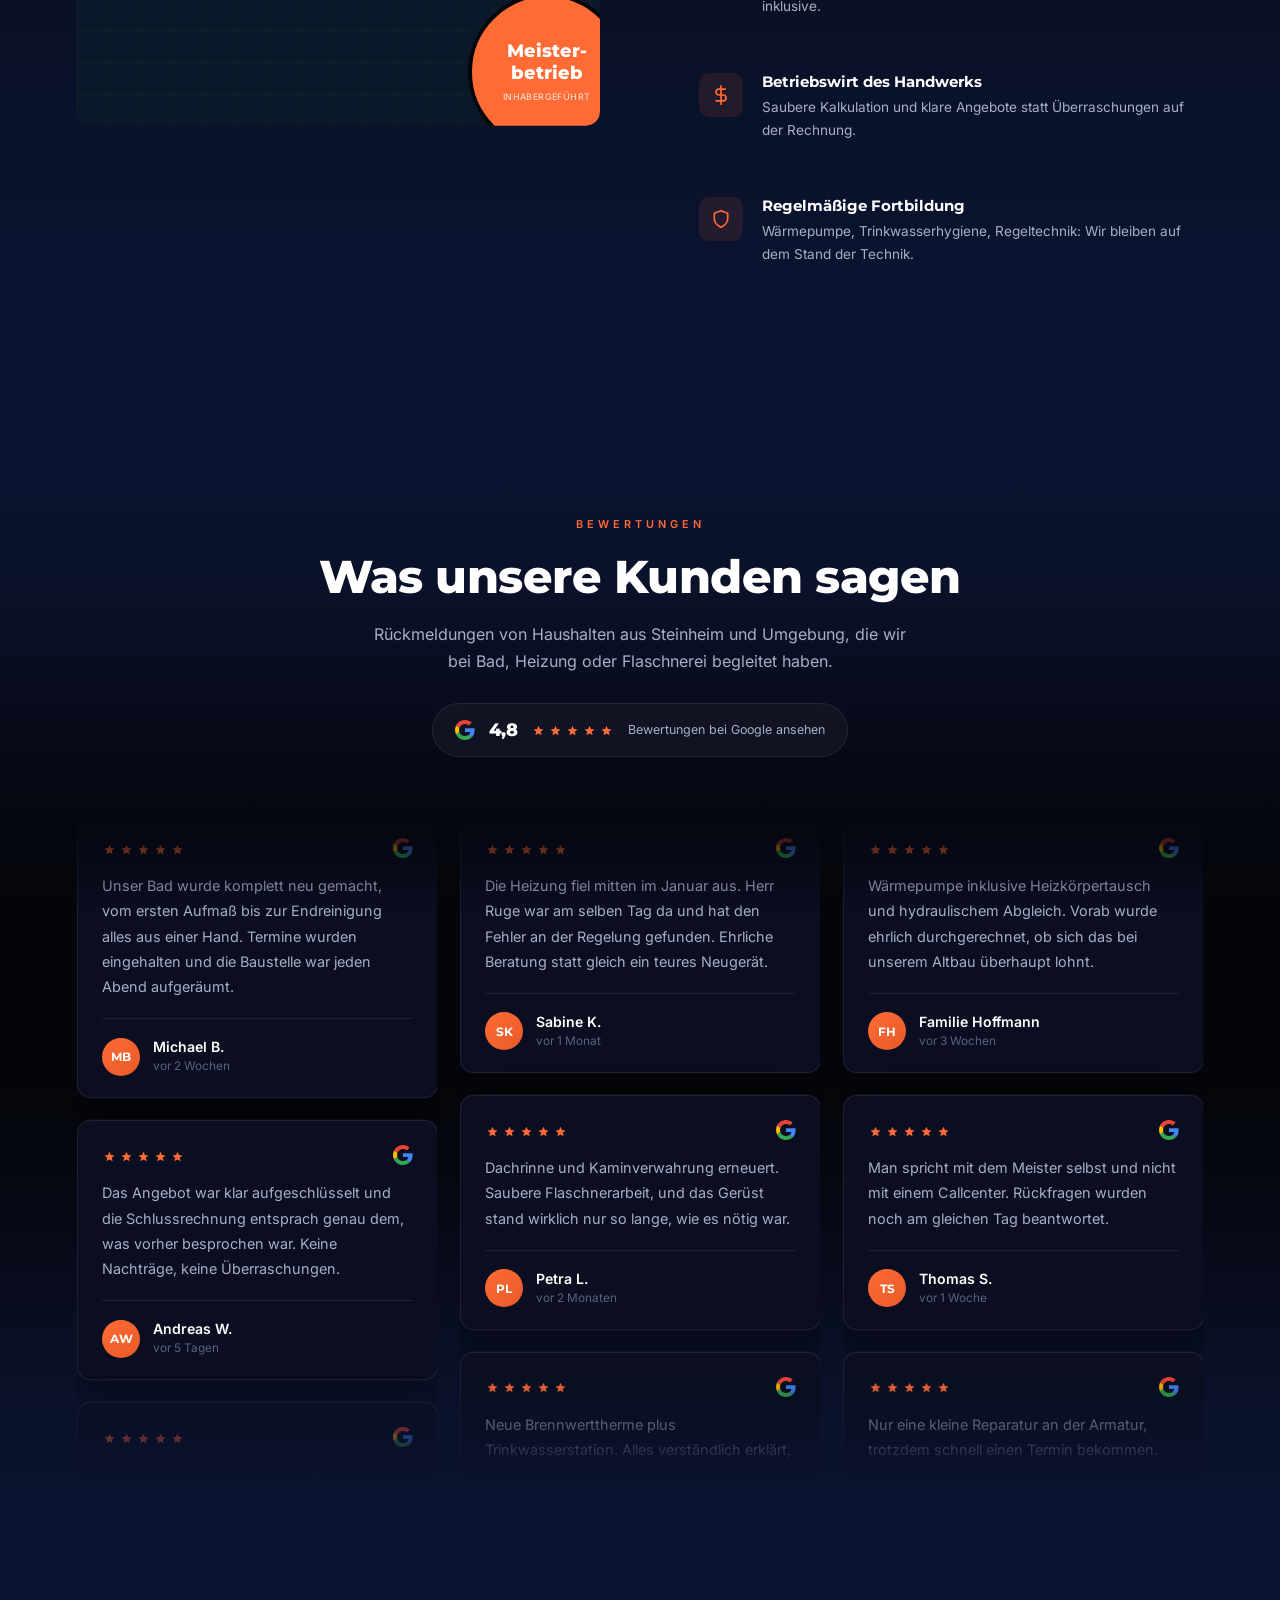
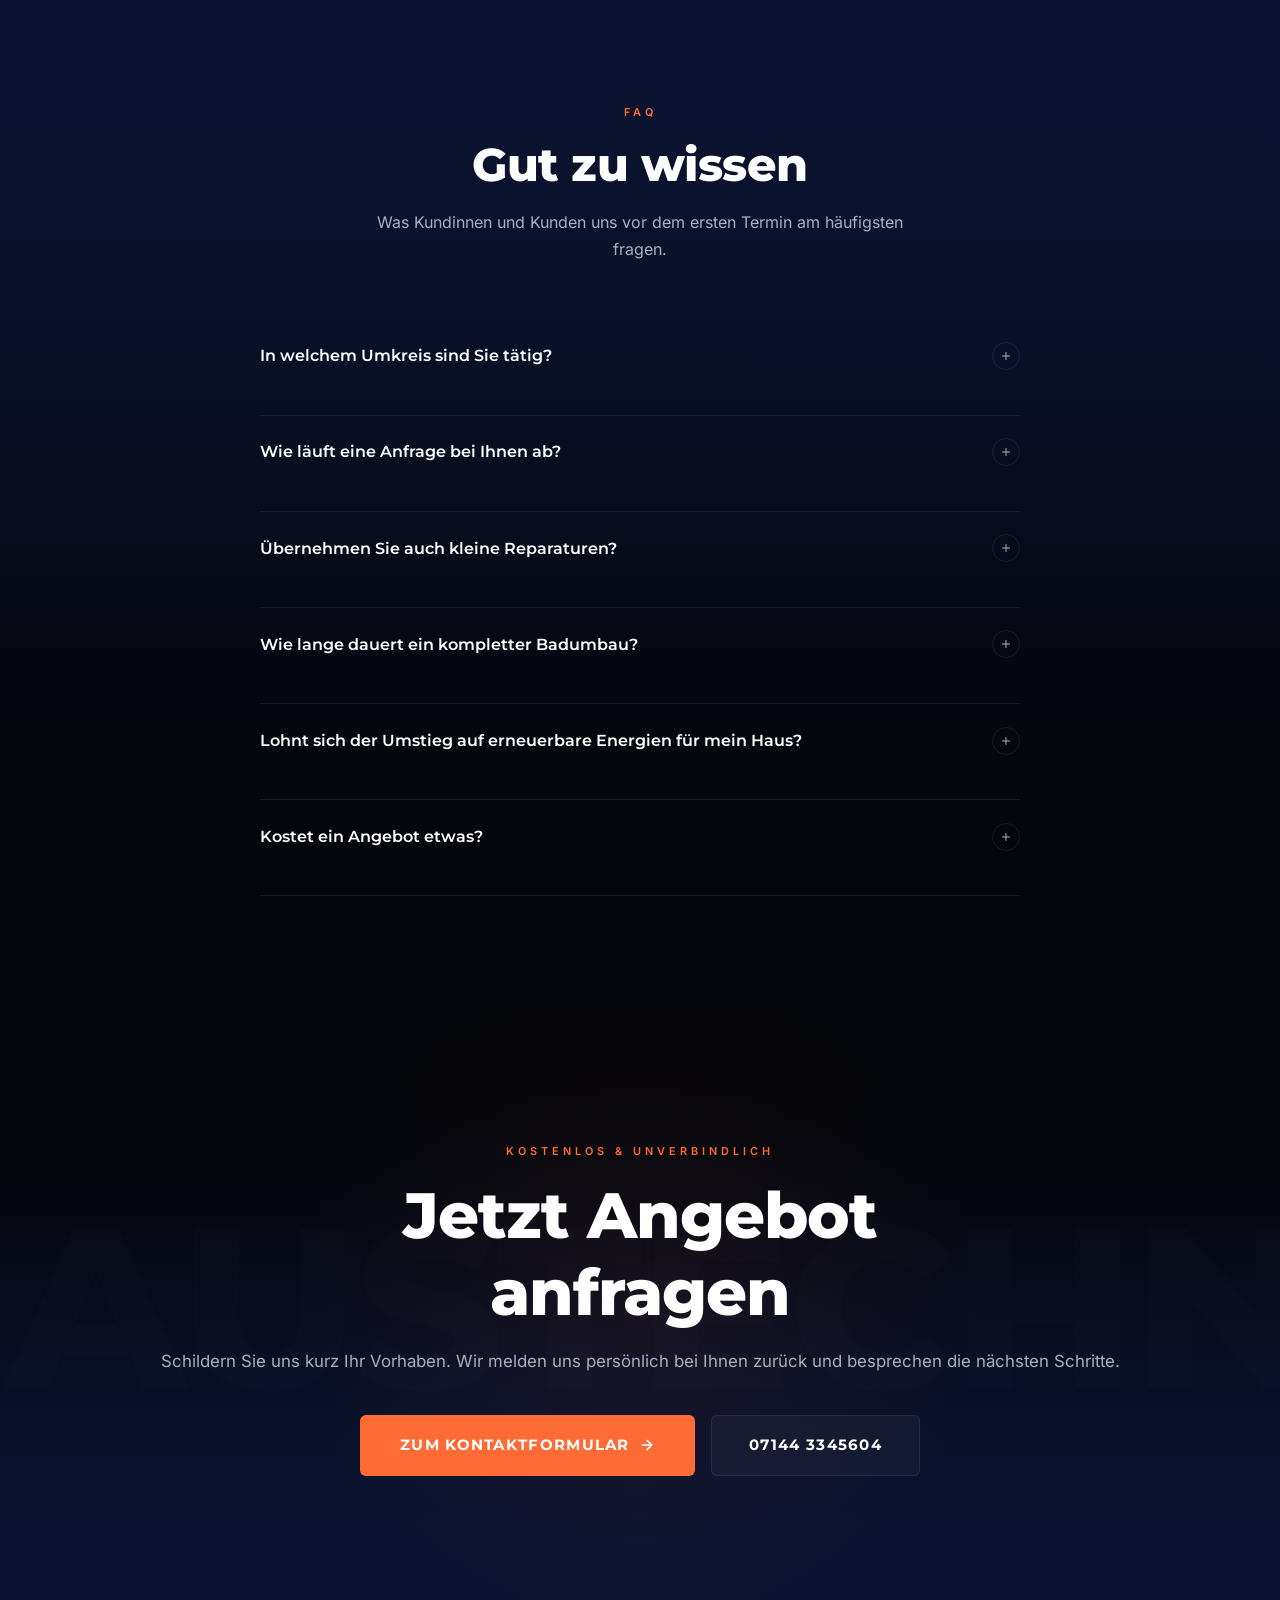
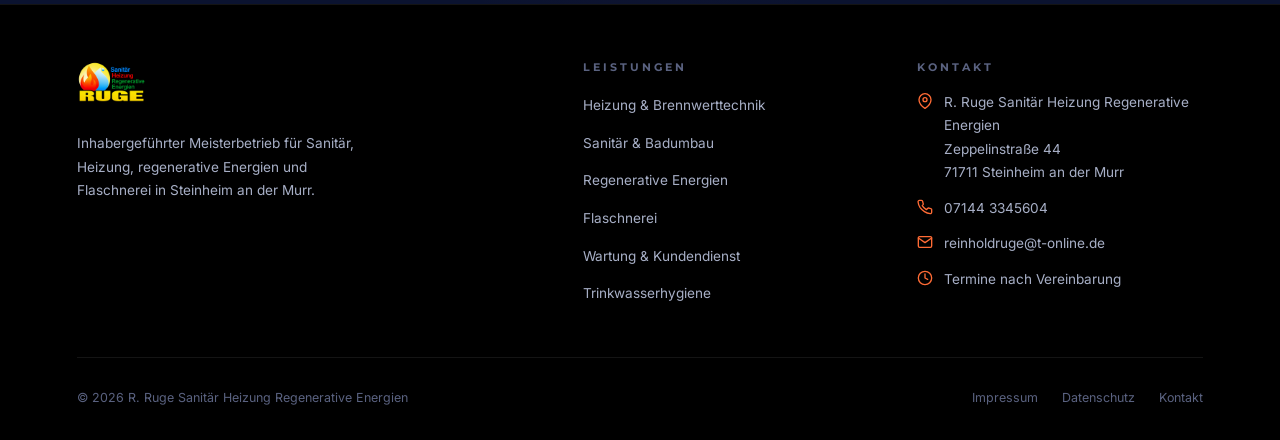
==== commit 13ca1f99: "Add files via upload" ====
--- a/index.html
+++ b/index.html
@@ -338,7 +338,14 @@
   }
   .l-card:hover::before { opacity: 1; }
   /* Bildkopf: verläuft nach unten weich in die Kartenfläche */
-  .l-media { position: relative; height: 200px; overflow: hidden; background: #070a18; }
+  /* Maske am Container: blendet Bild + Verlauf an der Unterkante gemeinsam aus, sonst
+     blitzt bei Zoom/Neigung (v. a. bei 125/150 % Windows-Skalierung) die helle unterste
+     Bildzeile unter dem Verlauf als Linie hervor */
+  .l-media {
+    position: relative; height: 200px; overflow: hidden; background: var(--card-bg);
+    -webkit-mask-image: linear-gradient(to bottom, #000 calc(100% - 6px), transparent);
+            mask-image: linear-gradient(to bottom, #000 calc(100% - 6px), transparent);
+  }
   .l-media img {
     width: 100%; height: 100%; object-fit: cover; display: block;
     transform: scale(1.02); transition: transform 0.7s cubic-bezier(0.4,0,0.2,1);
--- a/mobile.css
+++ b/mobile.css
@@ -41,6 +41,16 @@
     justify-content: center; padding: 0.95rem 1.4rem; font-size: 0.78rem; letter-spacing: 1.1px;
   }
 }
+/* Hintergrund-Videos: kein iOS-Play-Symbol (unter der Abdunklung ohnehin nicht
+   antippbar), mobile.js startet die Videos selbst. Jede Regel einzeln, damit
+   Browser ohne diese Pseudo-Elemente nicht die ganze Regel verwerfen. */
+@media (max-width: 768px), (hover: none) and (pointer: coarse) {
+  video::-webkit-media-controls-start-playback-button { display: none !important; -webkit-appearance: none; }
+}
+@media (max-width: 768px), (hover: none) and (pointer: coarse) {
+  video::-webkit-media-controls { display: none !important; }
+}
+
 /* Menü-Abstände und Schriftgröße auf allen Seiten wie auf der Startseite (motion.css hatte 1.4rem) */
 @media (max-width: 768px) {
   .mobile-nav { gap: 1.5rem; }
@@ -120,4 +130,8 @@
   /* ── Startseite, Fotobanner Energien: Haken-Punkte stehen fest an ihrem Platz,
         kein seitliches Einrücken beim Erreichen (Einblenden bleibt) ── */
   .energien-list li.reveal-item { transform: none; }
+
+  /* ── Startseite, Hero-Überschrift: füllt die Breite (vorher ca. 80 %).
+        12vw lässt „IHR PARTNER“ knapp in eine Zeile passen (voll wäre 12,6vw). ── */
+  .hero h1 { font-size: clamp(2.3rem, 12vw, 3.6rem); }
 }
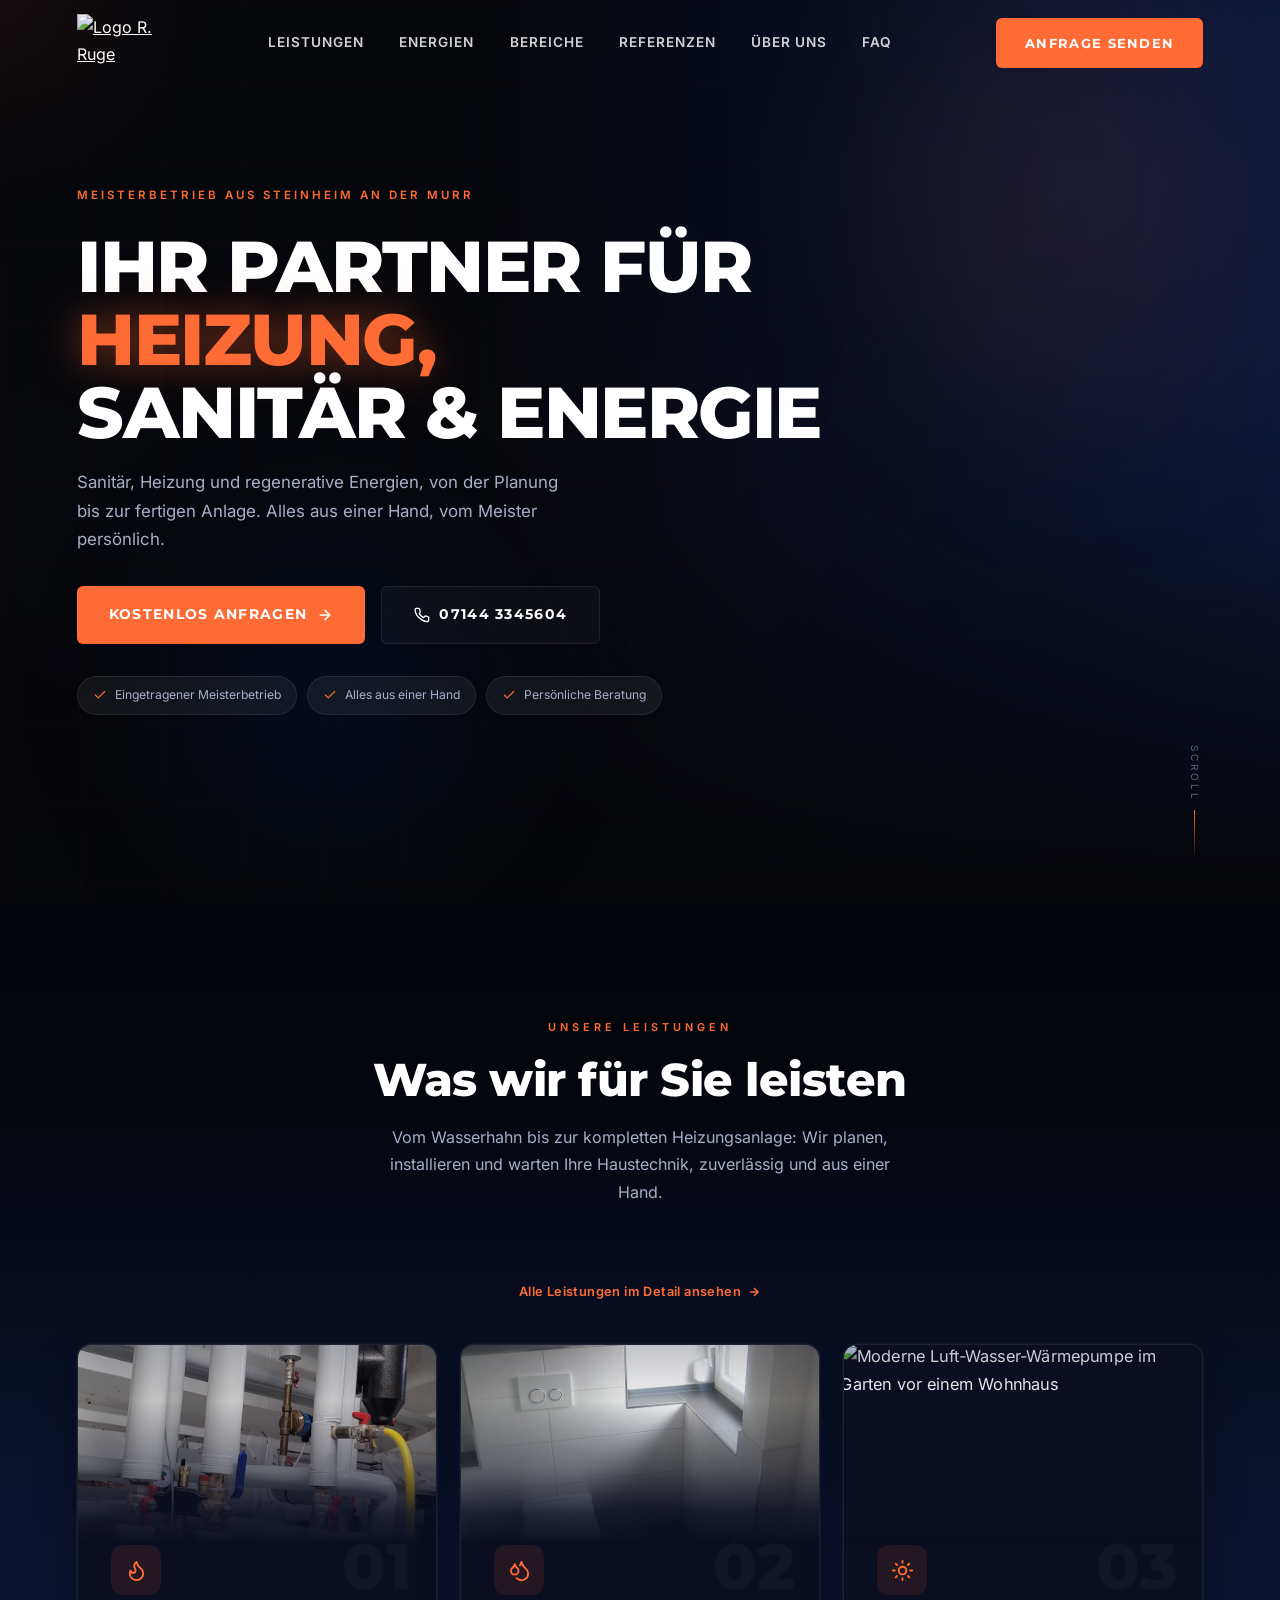
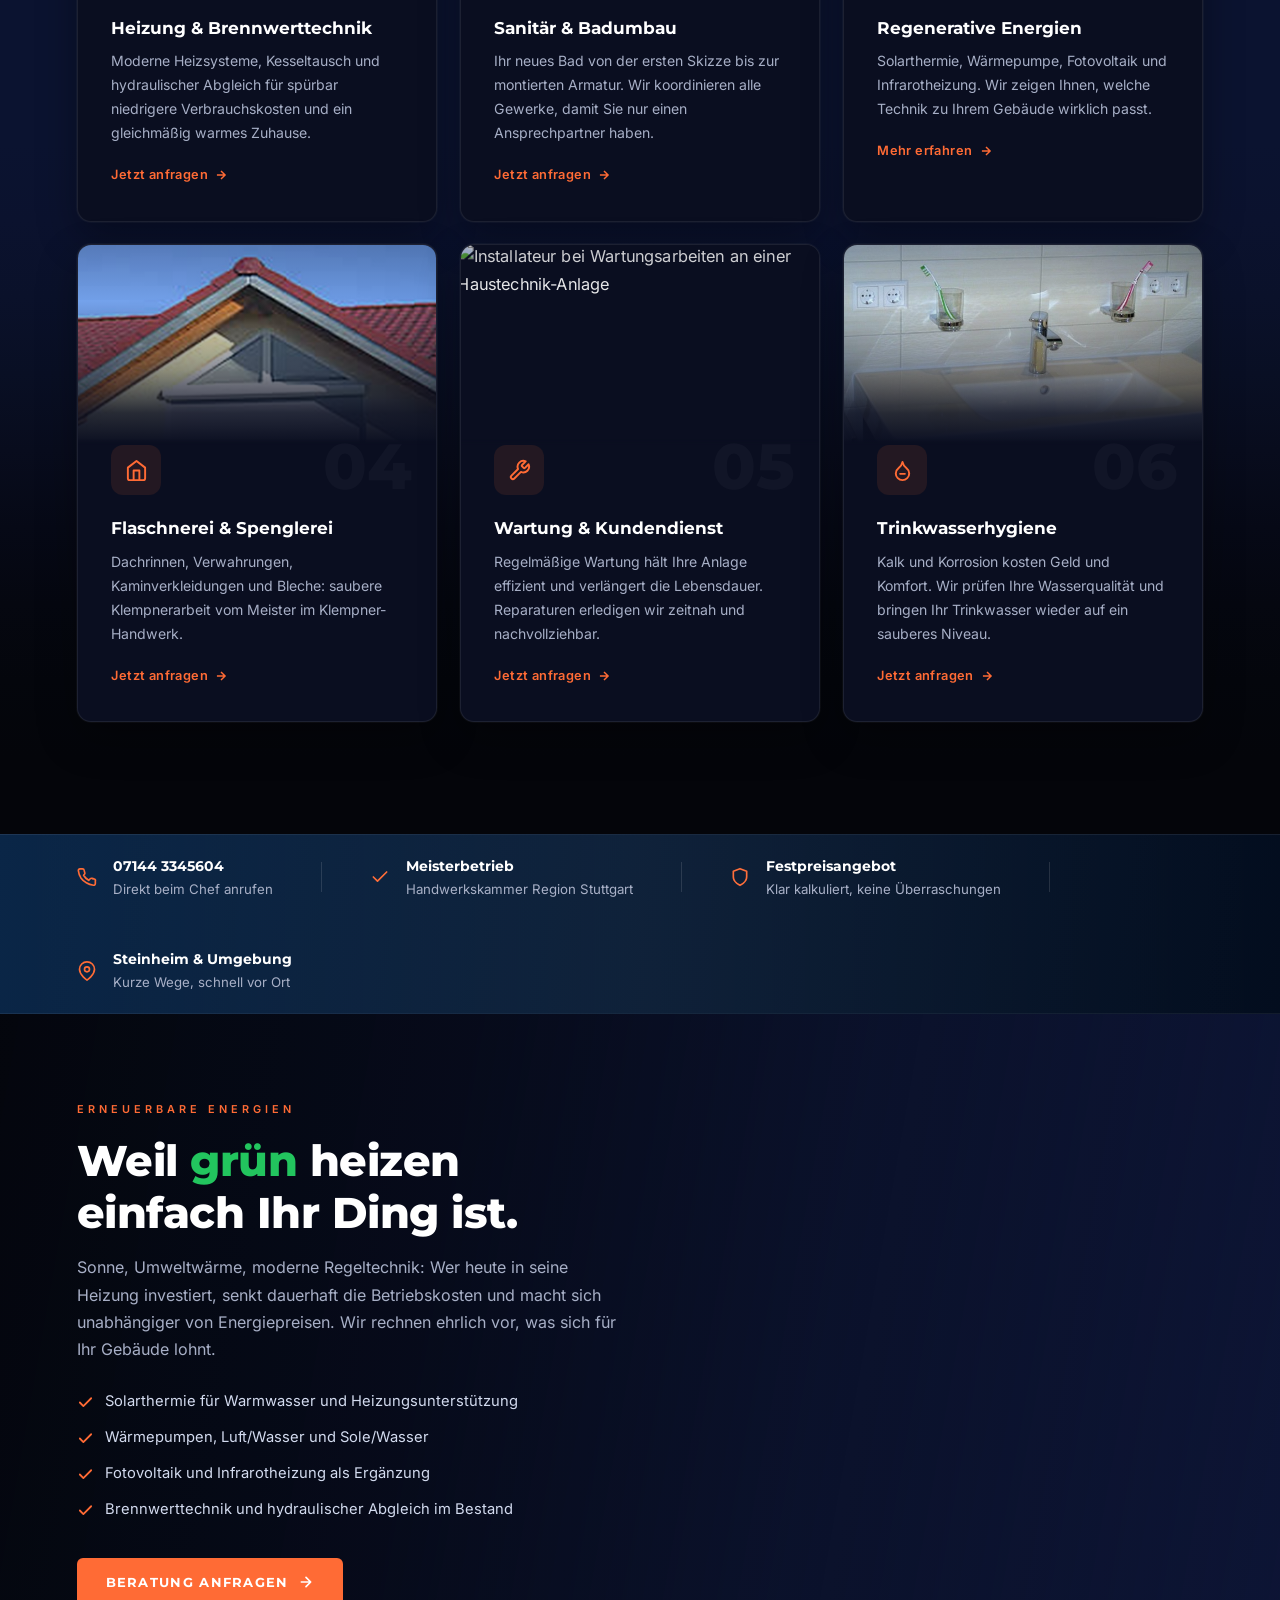
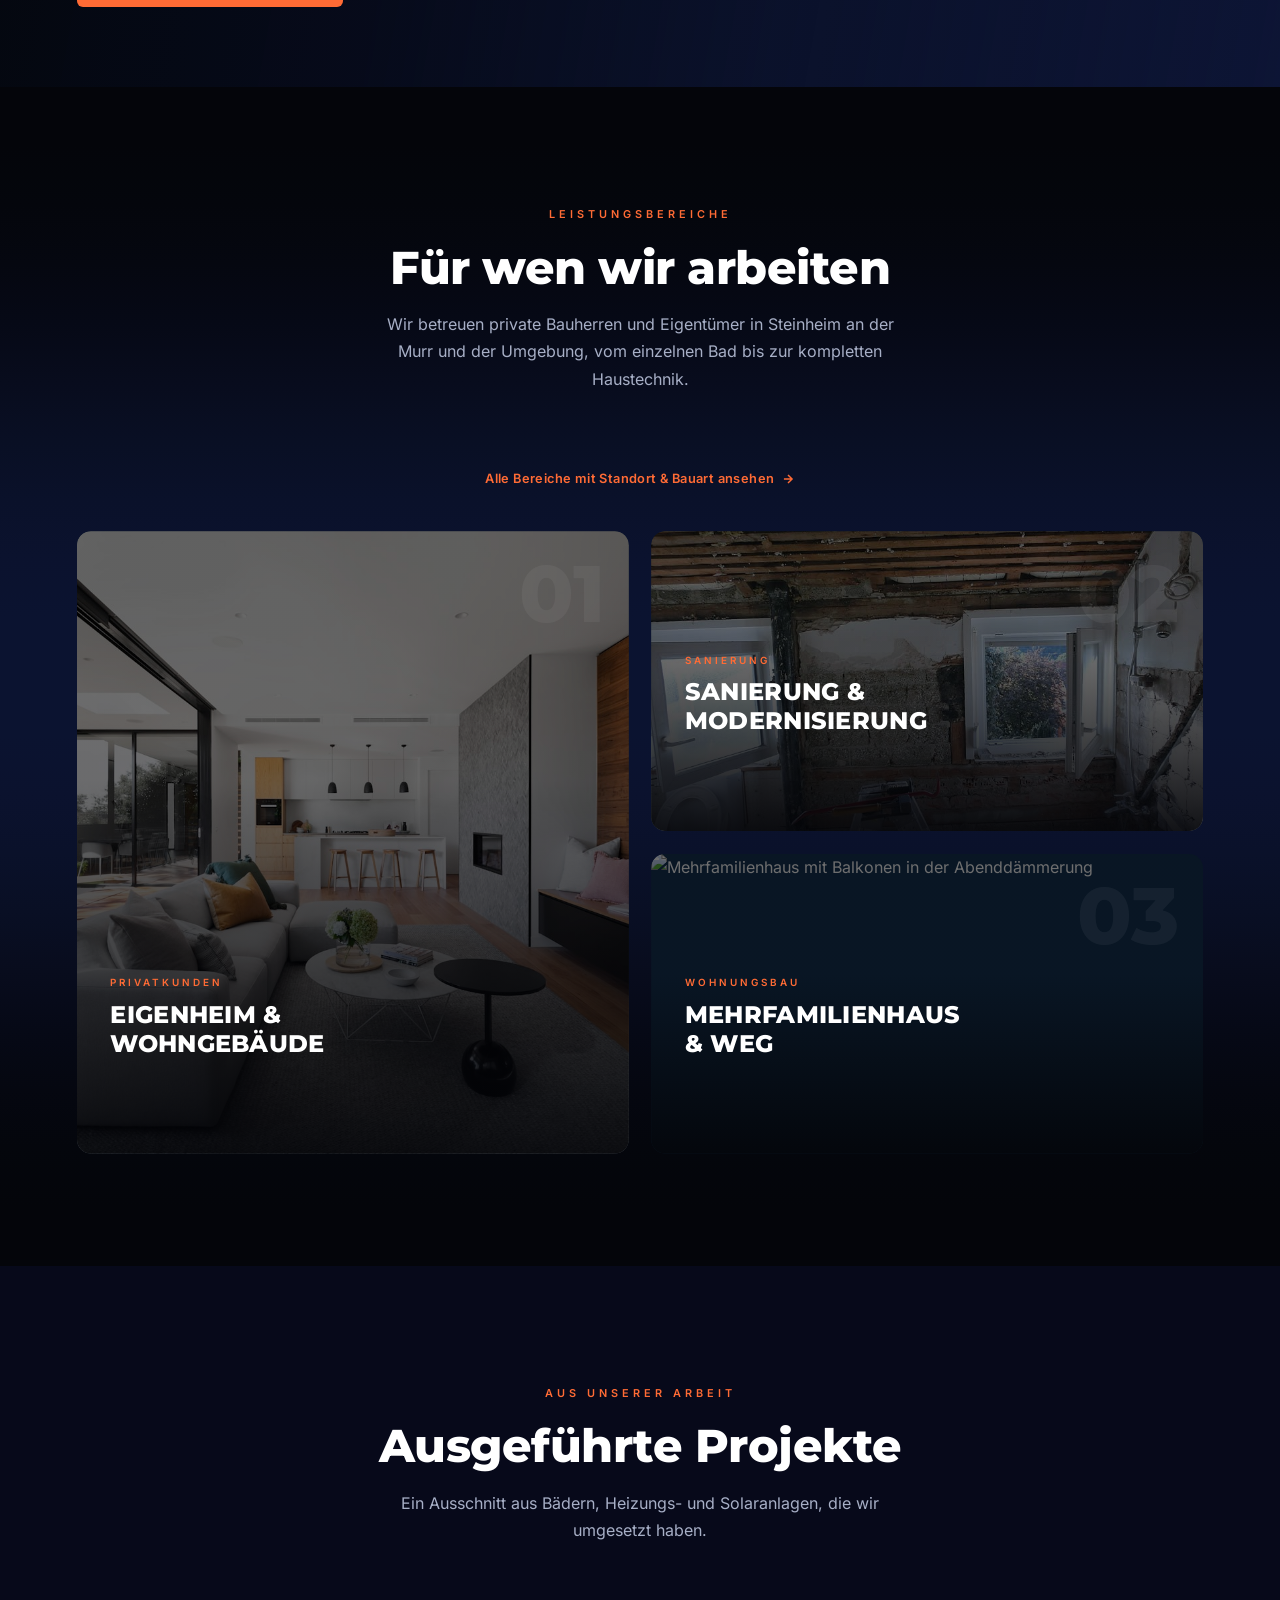
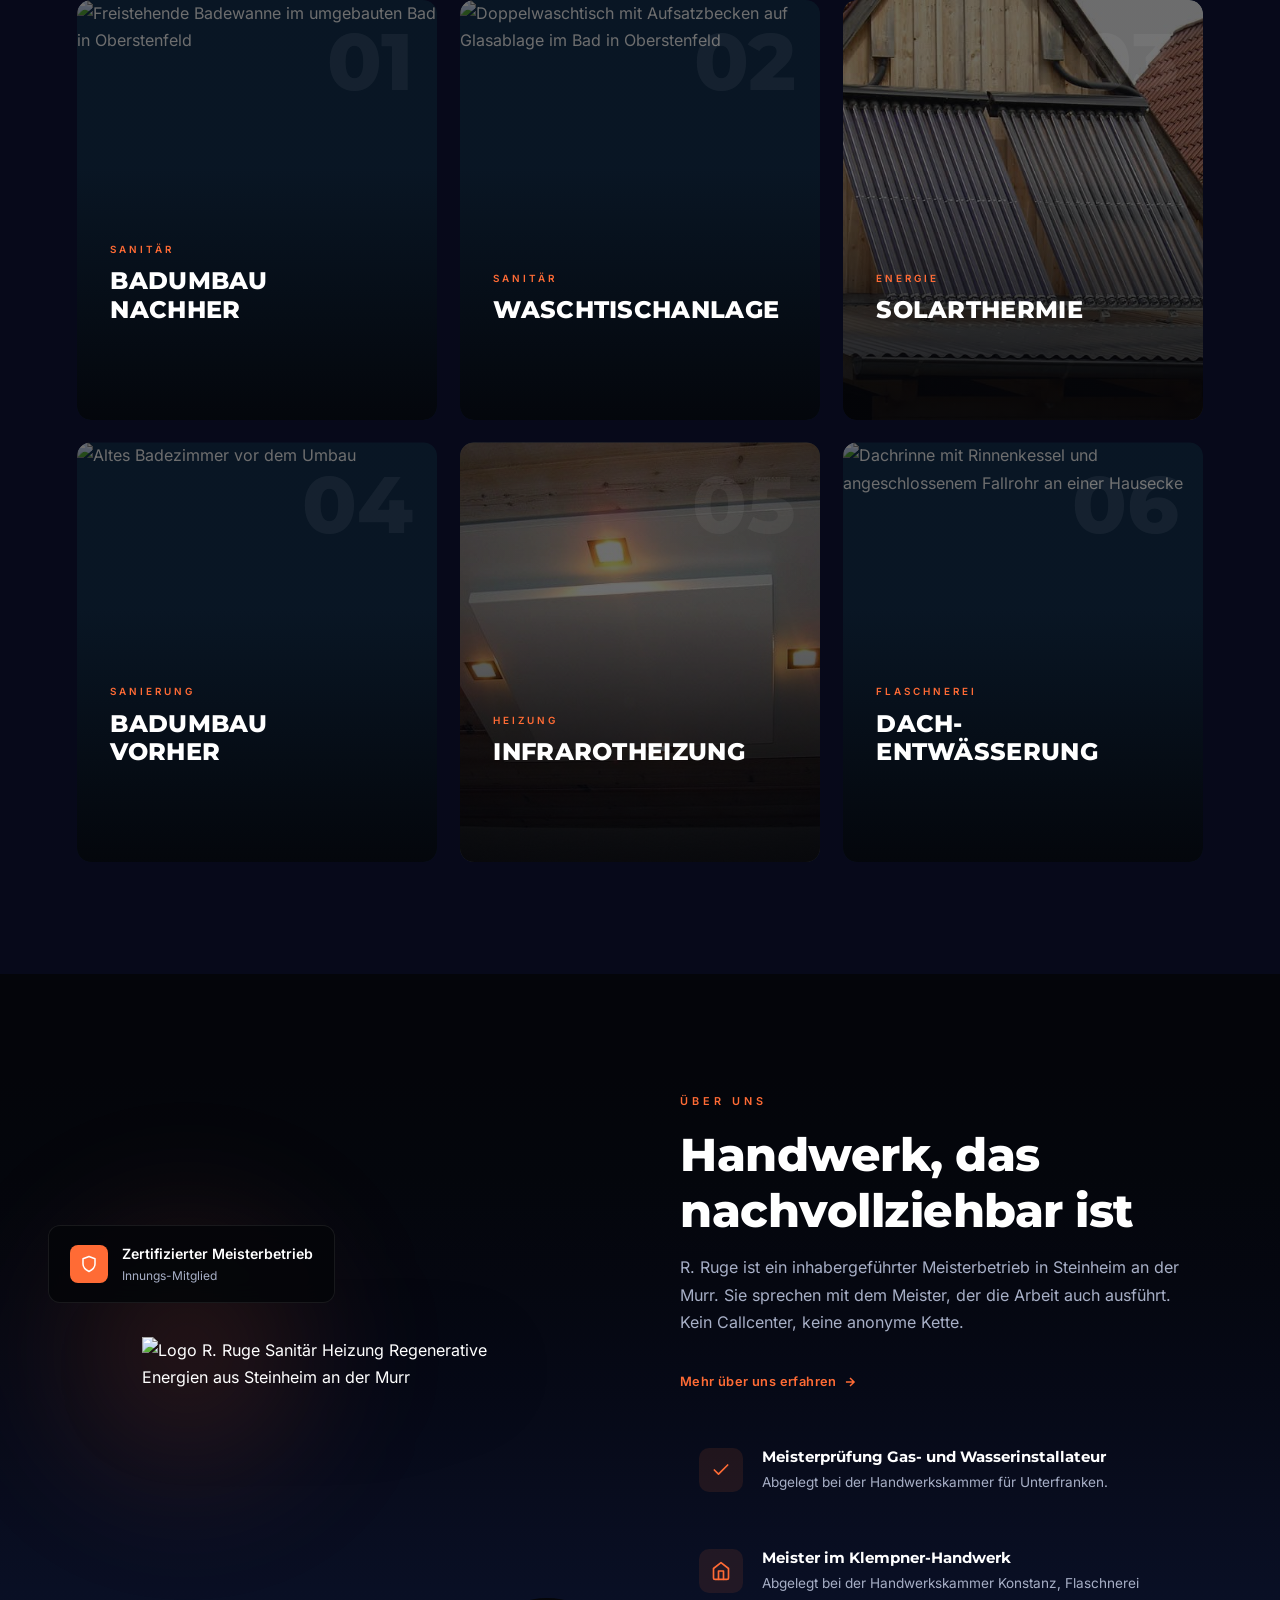
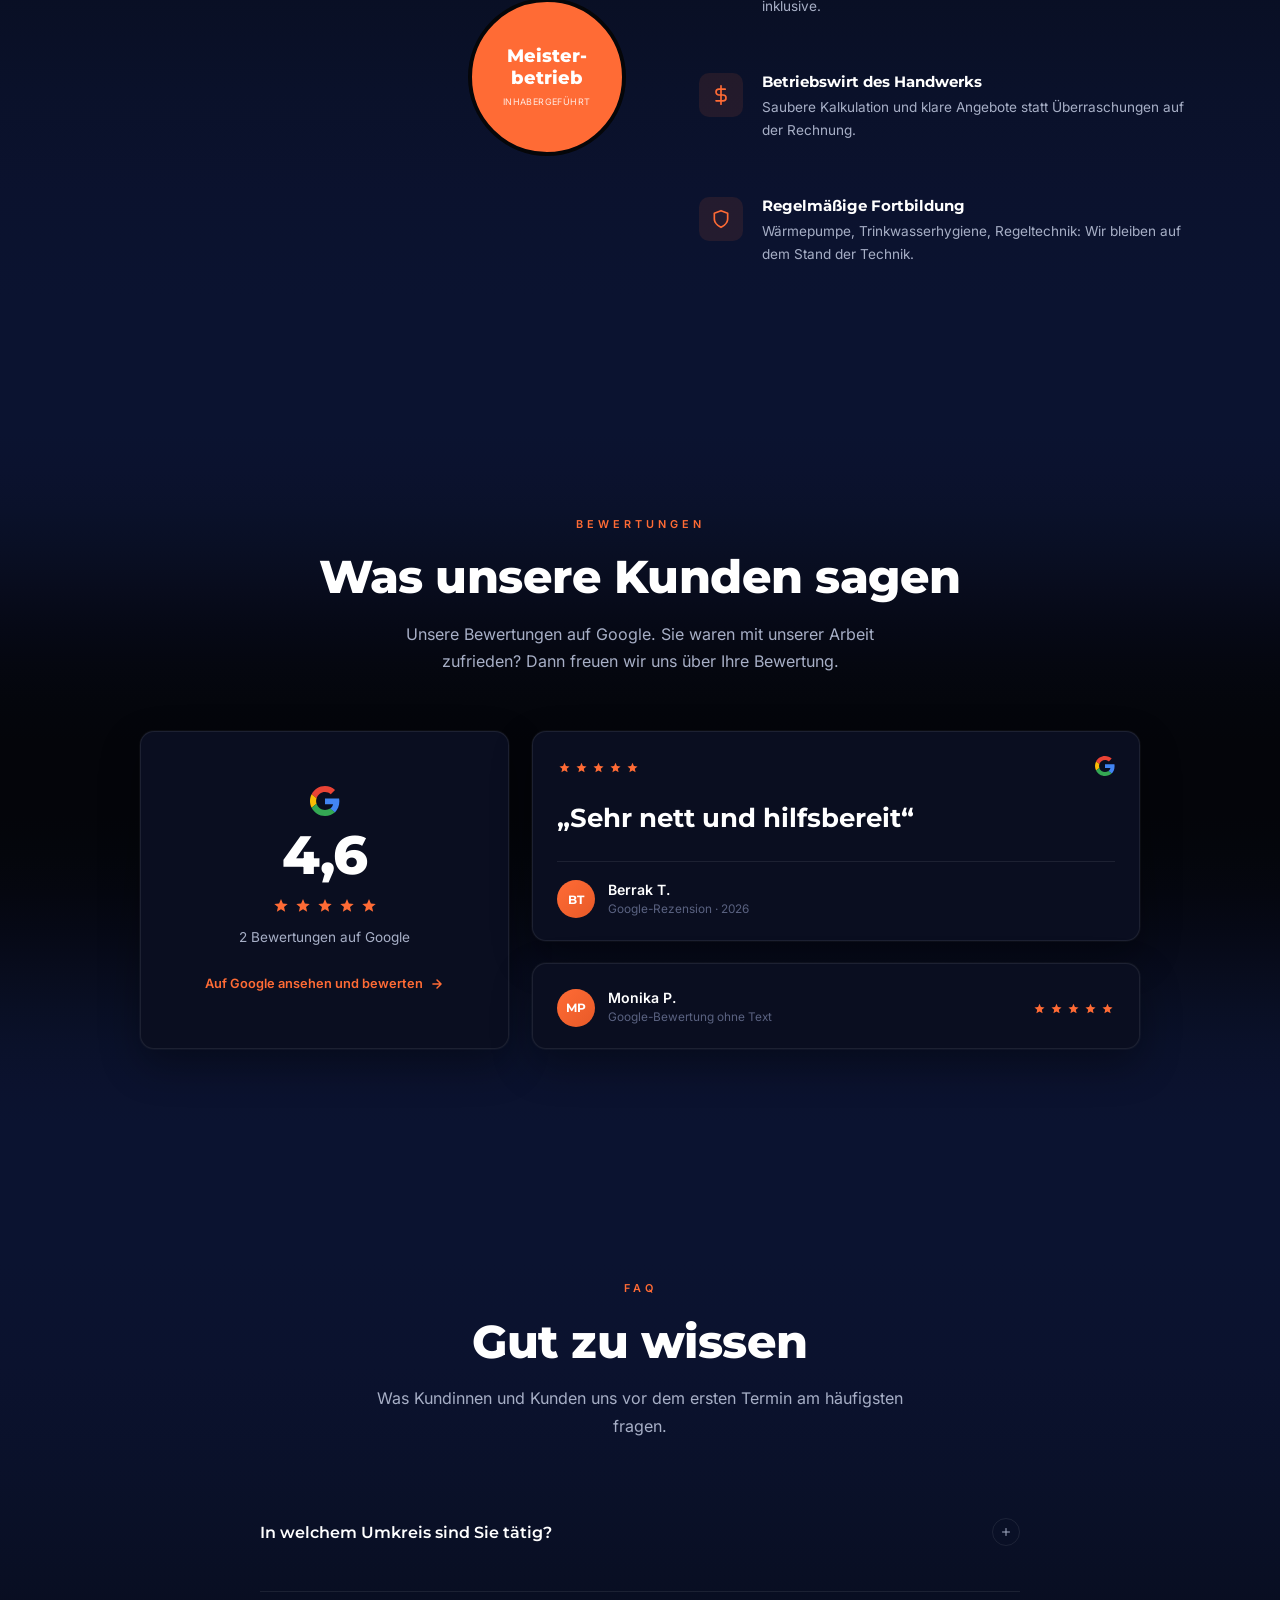
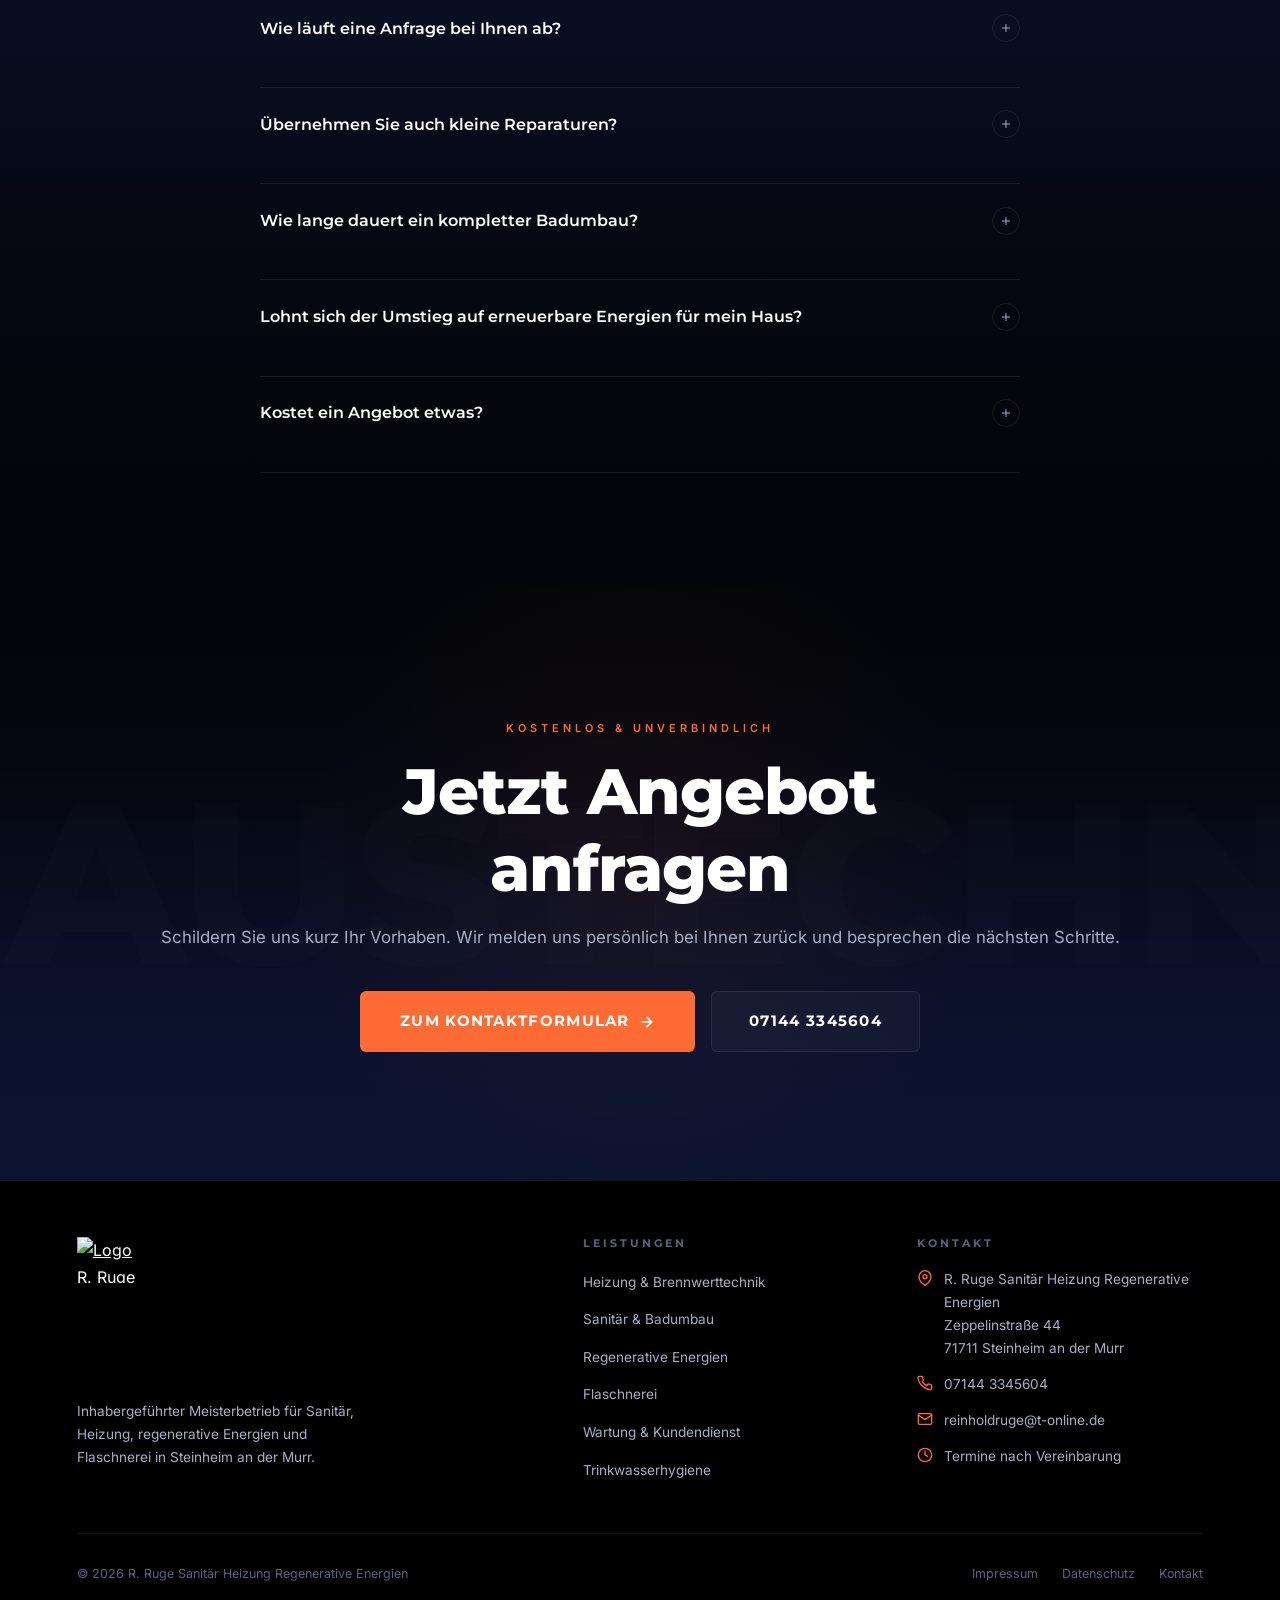
==== commit aabdacf1: "Add files via upload" ====
--- a/index.html
+++ b/index.html
@@ -3,18 +3,88 @@
 <head>
 <meta charset="UTF-8" />
 <meta name="viewport" content="width=device-width, initial-scale=1, viewport-fit=cover" />
-<title>R. Ruge: Sanitär · Heizung · Regenerative Energien | Steinheim an der Murr</title>
-<meta name="description" content="Meisterbetrieb R. Ruge aus Steinheim an der Murr: Sanitär und Badumbau, Heizung und Brennwerttechnik, Solar, Wärmepumpe und Fotovoltaik sowie Flaschnerei, alles aus einer Hand." />
+<title>Sanitär &amp; Heizung in Steinheim an der Murr | R. Ruge Meisterbetrieb</title>
+<meta name="description" content="Meisterbetrieb R. Ruge in Steinheim an der Murr: Sanitär und Badumbau, Heizung, Wärmepumpe, Solar, Fotovoltaik und Flaschnerei aus einer Hand. Jetzt kostenlos anfragen." />
 <meta name="theme-color" content="#01328F" />
-<meta name="robots" content="noindex" />
-<link rel="icon" type="image/png" href="favicon.ruge.png" />
-<link rel="apple-touch-icon" href="favicon.ruge.png" />
+<meta name="robots" content="index,follow" />
+<link rel="canonical" href="https://www.haustechnik-ruge.de/" />
+<link rel="icon" type="image/png" href="favicon-ruge-192.png" />
+<link rel="apple-touch-icon" href="apple-touch-icon-ruge.png" />
 
 <meta property="og:type" content="website" />
+<meta property="og:url" content="https://www.haustechnik-ruge.de/" />
 <meta property="og:locale" content="de_DE" />
 <meta property="og:title" content="R. Ruge: Sanitär · Heizung · Regenerative Energien" />
 <meta property="og:description" content="Meisterbetrieb aus Steinheim an der Murr. Bad, Heizung, regenerative Energien und Flaschnerei, alles aus einer Hand." />
-<meta property="og:image" content="hero-installateur.jpg" />
+<meta property="og:image" content="https://www.haustechnik-ruge.de/hero-installateur.jpg" />
+<meta property="og:image:width" content="1800" />
+<meta property="og:image:height" content="1200" />
+<meta property="og:image:alt" content="Installateur bei der Montage einer Sanitärinstallation im Badezimmer" />
+<meta property="og:site_name" content="R. Ruge Sanitär Heizung Regenerative Energien" />
+<meta name="twitter:card" content="summary_large_image" />
+
+<script type="application/ld+json">
+{
+  "@context": "https://schema.org",
+  "@graph": [
+    {
+      "@type": ["Plumber", "HVACBusiness"],
+      "@id": "https://www.haustechnik-ruge.de/#betrieb",
+      "name": "R. Ruge Sanitär Heizung Regenerative Energien",
+      "url": "https://www.haustechnik-ruge.de/",
+      "logo": "https://www.haustechnik-ruge.de/logo-ruge-web.png",
+      "image": "https://www.haustechnik-ruge.de/hero-installateur.jpg",
+      "description": "Inhabergeführter Meisterbetrieb für Sanitär, Heizung, regenerative Energien und Flaschnerei in Steinheim an der Murr.",
+      "telephone": "+49 7144 3345604",
+      "email": "reinholdruge@t-online.de",
+      "founder": { "@type": "Person", "name": "Reinhold Ruge" },
+      "address": {
+        "@type": "PostalAddress",
+        "streetAddress": "Zeppelinstraße 44",
+        "postalCode": "71711",
+        "addressLocality": "Steinheim an der Murr",
+        "addressRegion": "Baden-Württemberg",
+        "addressCountry": "DE"
+      },
+      "areaServed": [
+        { "@type": "City", "name": "Steinheim an der Murr" },
+        { "@type": "AdministrativeArea", "name": "Landkreis Ludwigsburg" }
+      ],
+      "knowsAbout": ["Sanitärinstallation", "Badsanierung", "Heizungsbau", "Brennwerttechnik", "Wärmepumpe", "Solarthermie", "Photovoltaik", "Flaschnerei"],
+      "hasOfferCatalog": {
+        "@type": "OfferCatalog",
+        "name": "Leistungen",
+        "itemListElement": [
+          { "@type": "Offer", "itemOffered": { "@type": "Service", "name": "Sanitär und Badumbau", "url": "https://www.haustechnik-ruge.de/leistungen.html" } },
+          { "@type": "Offer", "itemOffered": { "@type": "Service", "name": "Heizung und Brennwerttechnik", "url": "https://www.haustechnik-ruge.de/leistungen.html" } },
+          { "@type": "Offer", "itemOffered": { "@type": "Service", "name": "Wärmepumpe, Solar und Photovoltaik", "url": "https://www.haustechnik-ruge.de/energien.html" } },
+          { "@type": "Offer", "itemOffered": { "@type": "Service", "name": "Flaschnerei", "url": "https://www.haustechnik-ruge.de/leistungen.html" } }
+        ]
+      }
+    },
+    {
+      "@type": "WebSite",
+      "@id": "https://www.haustechnik-ruge.de/#website",
+      "url": "https://www.haustechnik-ruge.de/",
+      "name": "R. Ruge Sanitär Heizung Regenerative Energien",
+      "inLanguage": "de-DE",
+      "publisher": { "@id": "https://www.haustechnik-ruge.de/#betrieb" }
+    },
+    {
+      "@type": "FAQPage",
+      "@id": "https://www.haustechnik-ruge.de/#faq",
+      "mainEntity": [
+        { "@type": "Question", "name": "In welchem Umkreis sind Sie tätig?", "acceptedAnswer": { "@type": "Answer", "text": "Unser Betrieb sitzt in Steinheim an der Murr. Wir arbeiten in Steinheim und der näheren Umgebung. So bleiben die Wege kurz und wir sind bei Rückfragen schnell wieder vor Ort. Ob Ihr Ort dazugehört, klären wir in einem kurzen Telefonat." } },
+        { "@type": "Question", "name": "Wie läuft eine Anfrage bei Ihnen ab?", "acceptedAnswer": { "@type": "Answer", "text": "Sie schildern uns Ihr Anliegen per Formular oder Telefon. Wir melden uns zurück, schauen uns die Situation bei Bedarf vor Ort an und erstellen anschließend ein schriftliches Angebot mit klaren Positionen." } },
+        { "@type": "Question", "name": "Übernehmen Sie auch kleine Reparaturen?", "acceptedAnswer": { "@type": "Answer", "text": "Ja. Tropfende Armatur, defekte Spülung, verstopfter Ablauf oder eine Heizung, die nicht mehr warm wird: Auch kleine Aufträge gehören zu unserem Alltag. Melden Sie sich einfach." } },
+        { "@type": "Question", "name": "Wie lange dauert ein kompletter Badumbau?", "acceptedAnswer": { "@type": "Answer", "text": "Ein durchschnittliches Familienbad dauert je nach Umfang und beteiligten Gewerken rund zwei bis vier Wochen. Den konkreten Ablaufplan stimmen wir vorab mit Ihnen ab, damit Sie wissen, wann welches Gewerk im Haus ist." } },
+        { "@type": "Question", "name": "Lohnt sich der Umstieg auf erneuerbare Energien für mein Haus?", "acceptedAnswer": { "@type": "Answer", "text": "Das hängt von Baujahr, Dämmzustand, Heizflächen und Ihrem Verbrauch ab. Wir schauen uns die Anlage an und sagen Ihnen ehrlich, ob sich ein Wechsel rechnet oder ob zunächst kleinere Maßnahmen wie ein hydraulischer Abgleich sinnvoller sind." } },
+        { "@type": "Question", "name": "Kostet ein Angebot etwas?", "acceptedAnswer": { "@type": "Answer", "text": "Nein. Anfrage, Erstgespräch und das schriftliche Angebot sind für Sie kostenlos und unverbindlich." } }
+      ]
+    }
+  ]
+}
+</script>
 
 <link rel="preload" href="inter-400-latin.woff2" as="font" type="font/woff2" crossorigin />
 <link rel="preload" href="montserrat-800-latin.woff2" as="font" type="font/woff2" crossorigin />
@@ -218,7 +288,7 @@
     width: 100%; height: 100%; object-fit: cover; filter: brightness(0.4);
   }
   .hero-media img { object-position: 62% 30%; transform: scale(1.05); animation: heroZoom 9s ease forwards; }
-  .hero-media video { display: none; object-position: center 45%; }
+  .hero-media video { display: none; object-position: center 45%; filter: brightness(0.75); }
   @keyframes heroZoom { from { transform: scale(1.05); } to { transform: scale(1); } }
   @media (min-width: 769px) {
     .hero-media video { display: block; }
@@ -264,7 +334,6 @@
     opacity: 0; transform: translateY(20px); animation: fadeUp 0.8s ease 0.2s forwards;
   }
   .hero-eyebrow span { min-width: 0; }
-  .hero-eyebrow::before { content: ''; width: 30px; height: 1px; background: var(--orange); flex-shrink: 0; }
   .hero h1 {
     font-size: clamp(2.6rem, 5.6vw, 4.9rem); font-weight: 800; line-height: 1.02;
     letter-spacing: -1.5px; margin-bottom: 1.2rem; text-transform: uppercase;
@@ -476,6 +545,19 @@
     filter: brightness(0.72); transition: transform 0.8s cubic-bezier(0.4,0,0.2,1);
   }
   .ueber-box:hover > img { transform: scale(1.05); }
+  /* Logo statt Foto: frei auf dem Seitenhintergrund, ohne Kasten und Rahmen;
+     das Badge bleibt ein ganzer Kreis (kein overflow/clip mehr) */
+  .ueber-box.ueber-logo {
+    display: flex; align-items: flex-start; justify-content: center; height: 490px; padding: 6rem 1rem 0;
+    background: none; border: 0; border-radius: 0; overflow: visible;
+  }
+  .ueber-box.ueber-logo::before { content: none; }
+  .ueber-box.ueber-logo > img {
+    position: relative; inset: auto; width: 80%; max-width: 440px; height: auto;
+    object-fit: contain; z-index: 2; filter: drop-shadow(0 18px 40px rgba(0,0,0,0.5));
+  }
+  .ueber-box.ueber-logo:hover > img { transform: scale(1.04); }
+  .ueber-box.ueber-logo + .ueber-float { top: -1rem; }
   .ueber-box::before {
     content: ''; position: absolute; inset: 0; z-index: 1;
     background-image: linear-gradient(rgba(255,107,53,0.05) 1px, transparent 1px), linear-gradient(90deg, rgba(255,107,53,0.05) 1px, transparent 1px);
@@ -536,47 +618,49 @@
   .perk h4 { font-size: 0.95rem; font-weight: 700; margin-bottom: 0.3rem; }
   .perk p { font-size: 0.85rem; color: var(--text-secondary); }
 
-  /* ── BEWERTUNGEN · Google-Stimmen, schwebende Spalten ── */
+  /* ── BEWERTUNGEN · echte Google-Stimmen: Übersicht links, Karten rechts ── */
   /* Zwischenbogen: beginnt blau (Naht zu .ueber) und endet blau (Naht zu .faq),
      die Wellen-Zählung 1/4 … 4/4 bleibt dadurch unberührt. */
   .bewertungen { padding: 7rem 6%; background: var(--wave-arc); overflow: hidden; }
 
-  .bw-summary {
-    display: inline-flex; align-items: center; gap: 0.85rem; flex-wrap: wrap; justify-content: center;
-    margin-top: 1.7rem; padding: 0.7rem 1.4rem;
-    background: var(--surface); border: 1px solid var(--border); border-radius: 999px;
-    color: var(--text-primary); text-decoration: none;
-    transition: background 0.3s, border-color 0.3s, transform 0.3s;
-  }
-  .bw-summary:hover {
-    background: rgba(255,107,53,0.07); border-color: rgba(255,107,53,0.45);
-    transform: translateY(-2px);
-  }
   .bw-g { width: 20px; height: 20px; flex-shrink: 0; }
   .bw-score { font-family: 'Montserrat', sans-serif; font-size: 1.1rem; font-weight: 800; letter-spacing: -0.3px; }
   .bw-stars { display: inline-flex; gap: 2px; color: var(--orange); }
   .bw-stars svg { width: 15px; height: 15px; fill: currentColor; }
-  .bw-summary small { font-size: 0.78rem; color: var(--text-secondary); }
-
-  .bw-cols {
-    display: grid; grid-template-columns: repeat(3, minmax(0, 1fr)); gap: 1.4rem;
-    max-width: 1180px; margin: 3.4rem auto 0;
-    max-height: 660px; overflow: hidden;
-    /* oben und unten ausblenden, damit die Spalten zu schweben scheinen */
-    -webkit-mask-image: linear-gradient(to bottom, transparent, #000 15%, #000 85%, transparent);
-    mask-image: linear-gradient(to bottom, transparent, #000 15%, #000 85%, transparent);
-  }
-  .bw-col { overflow: hidden; }
-  @keyframes bwScroll { from { transform: translateY(0); } to { transform: translateY(-50%); } }
-  .bw-track {
-    display: flex; flex-direction: column; gap: 1.4rem;
-    /* padding = gap: dadurch ist die halbe Track-Höhe exakt ein Kartensatz
-       und der Loop springt an der Nahtstelle nicht */
-    padding-bottom: 1.4rem;
-    animation: bwScroll var(--dur, 40s) linear infinite;
-    will-change: transform;
-  }
-  .bw-col:hover .bw-track, .bw-col:focus-within .bw-track { animation-play-state: paused; }
+
+  .bw-wrap {
+    display: grid; grid-template-columns: minmax(0, 0.85fr) minmax(0, 1.4fr); gap: 1.4rem;
+    max-width: 1000px; margin: 3.4rem auto 0;
+  }
+  .bw-overview {
+    display: flex; flex-direction: column; align-items: center; justify-content: center;
+    gap: 0.75rem; padding: 2.6rem 1.8rem; text-align: center;
+    background: var(--card-bg); border: 1px solid var(--border); border-radius: 14px;
+    box-shadow: 0 0 0 1px rgba(255,255,255,0.03), 0 16px 40px rgba(0,0,0,0.32);
+    color: var(--text-primary); text-decoration: none;
+    transition: border-color 0.35s, transform 0.35s, background 0.35s;
+  }
+  .bw-overview:hover { border-color: rgba(255,107,53,0.45); background: rgba(255,107,53,0.05); transform: translateY(-3px); }
+  .bw-overview .bw-g { width: 30px; height: 30px; }
+  .bw-overview .bw-score { font-size: 3.4rem; line-height: 1; letter-spacing: -1px; }
+  .bw-overview .bw-stars svg { width: 20px; height: 20px; }
+  .bw-count { font-size: 0.85rem; color: var(--text-secondary); }
+  .bw-cta {
+    display: inline-flex; align-items: center; gap: 0.45rem; margin-top: 0.7rem;
+    font-size: 0.8rem; font-weight: 700; color: var(--orange);
+  }
+  .bw-cta svg { width: 14px; height: 14px; transition: transform 0.3s; }
+  .bw-overview:hover .bw-cta svg { transform: translateX(3px); }
+
+  .bw-list { display: flex; flex-direction: column; gap: 1.4rem; }
+  .bw-list .bw-card:first-child { flex: 1; display: flex; flex-direction: column; }
+  .bw-list .bw-card:first-child .bw-person { margin-top: auto; }
+  .bw-quote {
+    font-family: 'Montserrat', sans-serif; font-size: clamp(1.25rem, 2.2vw, 1.6rem); font-weight: 700;
+    line-height: 1.35; color: var(--text-primary); margin: 0.6rem 0 1.6rem;
+  }
+  .bw-card-slim { display: flex; align-items: center; justify-content: space-between; gap: 1rem; padding: 1.1rem 1.5rem; }
+  .bw-card-slim .bw-person { margin: 0; padding: 0; border: 0; }
 
   .bw-card {
     background: var(--card-bg); border: 1px solid var(--border); border-radius: 14px;
@@ -714,8 +798,6 @@
     .bereiche-grid { grid-template-columns: 1fr 1fr; }
     .ueber-inner { grid-template-columns: 1fr; gap: 3rem; }
     .ueber-box { height: 380px; }
-    .bw-cols { grid-template-columns: repeat(2, minmax(0, 1fr)); max-height: 620px; }
-    .bw-col:nth-child(3) { display: none; }
     .footer-top { grid-template-columns: 1fr 1fr; }
   }
   @media (max-width: 768px) {
@@ -732,8 +814,8 @@
     .bereiche-bento .b-card { height: 320px; }
     .bereiche-bento .b-card:first-child { grid-row: auto; }
     .bewertungen { padding: 5.5rem 6%; }
-    .bw-cols { grid-template-columns: 1fr; max-height: 560px; margin-top: 2.6rem; }
-    .bw-col:nth-child(2) { display: none; }
+    .bw-wrap { grid-template-columns: 1fr; margin-top: 2.6rem; }
+    .bw-overview { padding: 2rem 1.5rem; }
     .info-band { flex-direction: column; align-items: flex-start; gap: 1.2rem; }
     .info-div { display: none; }
     .footer-top { grid-template-columns: 1fr; }
@@ -760,8 +842,7 @@
   header.site-header.hide { transform: translateY(-100%); }
   @keyframes headerIn { from { transform: translateY(-100%); opacity: 0; } }
 
-  /* Hero: Linie zeichnet sich, Überschrift Wort für Wort, Chips ploppen auf */
-  .hero-eyebrow::before { transform-origin: left center; animation: lineGrow 0.9s cubic-bezier(0.2,0.7,0.2,1) 0.5s both; }
+  /* Hero: Überschrift Wort für Wort, Chips ploppen auf */
   @keyframes lineGrow { from { transform: scaleX(0); } }
   .hero h1.is-split { opacity: 1; transform: none; animation: none; }
   .hero h1 .split-word { animation: wordIn 0.9s cubic-bezier(0.2,0.7,0.2,1) both; animation-delay: calc(0.35s + var(--wi, 0) * 0.08s); }
@@ -836,16 +917,20 @@
   .js .ueber-visual.reveal-left.visible .ueber-box { clip-path: inset(0 0 0 0 round 14px); }
   .js .ueber-visual:not(.visible) .ueber-box > img { transform: scale(1.18); }
   .ueber-visual .ueber-box > img { transition: transform 1.6s cubic-bezier(0.2,0.7,0.2,1); }
+  /* Logo-Variante: kein Vorhang (würde das Badge beschneiden), Logo blendet ein */
+  .js .ueber-visual.reveal-left .ueber-box.ueber-logo { clip-path: none; }
+  .ueber-visual .ueber-logo > img { transition: transform 1.6s cubic-bezier(0.2,0.7,0.2,1), opacity 1s ease; }
+  .js .ueber-visual:not(.visible) .ueber-logo > img { opacity: 0; transform: scale(0.88); }
   .ueber-float { animation: floatY 5s ease-in-out infinite; }
   @keyframes floatY { 0%, 100% { translate: 0 0; } 50% { translate: 0 -10px; } }
 
   /* Bewertungen: Sterne ploppen nacheinander auf */
-  .section-header.visible .bw-summary .bw-stars svg { animation: starPop 0.55s cubic-bezier(0.34,1.56,0.64,1) both; }
-  .section-header.visible .bw-summary .bw-stars svg:nth-child(1) { animation-delay: 0.45s; }
-  .section-header.visible .bw-summary .bw-stars svg:nth-child(2) { animation-delay: 0.53s; }
-  .section-header.visible .bw-summary .bw-stars svg:nth-child(3) { animation-delay: 0.61s; }
-  .section-header.visible .bw-summary .bw-stars svg:nth-child(4) { animation-delay: 0.69s; }
-  .section-header.visible .bw-summary .bw-stars svg:nth-child(5) { animation-delay: 0.77s; }
+  .bw-wrap.visible .bw-overview .bw-stars svg { animation: starPop 0.55s cubic-bezier(0.34,1.56,0.64,1) both; }
+  .bw-wrap.visible .bw-overview .bw-stars svg:nth-child(1) { animation-delay: 0.45s; }
+  .bw-wrap.visible .bw-overview .bw-stars svg:nth-child(2) { animation-delay: 0.53s; }
+  .bw-wrap.visible .bw-overview .bw-stars svg:nth-child(3) { animation-delay: 0.61s; }
+  .bw-wrap.visible .bw-overview .bw-stars svg:nth-child(4) { animation-delay: 0.69s; }
+  .bw-wrap.visible .bw-overview .bw-stars svg:nth-child(5) { animation-delay: 0.77s; }
   @keyframes starPop { from { opacity: 0; transform: scale(0.2) rotate(-60deg); } }
 
   /* CTA: Hintergrundwort driftet mit dem Scroll, Glow atmet */
@@ -942,6 +1027,11 @@
     .ueber-box { height: 320px; }
     .ueber-badge { width: 124px; height: 124px; right: -1.1rem; bottom: -1.1rem; }
     .ueber-badge strong { font-size: 0.92rem; }
+    /* Logo oben, Badge sitzt unten rechts knapp an der Logo-Ecke */
+    .ueber-box.ueber-logo { height: 290px; padding: 0 0 92px; align-items: center; }
+    .ueber-box.ueber-logo > img { width: 80%; max-height: 100%; }
+    .ueber-box.ueber-logo .ueber-badge { width: 104px; height: 104px; right: 0; bottom: 0; }
+    .ueber-box.ueber-logo .ueber-badge span { font-size: 0.5rem; letter-spacing: 0.2px; }
     .reveal-left, .reveal-right { transform: translateY(40px); }
     .perk { padding: 0.9rem 0.4rem; gap: 1rem; }
     .perk.reveal-item { transform: translateY(20px); }
@@ -976,12 +1066,6 @@
     }
     .reveal, .reveal-left, .reveal-right, .reveal-item { opacity: 1; transform: none; }
     .split-word { opacity: 1; transform: none; filter: none; }
-    .bw-track { animation: none; padding-bottom: 0; }
-    .bw-card[data-dup] { display: none; }
-    .bw-cols {
-      max-height: none;
-      -webkit-mask-image: none; mask-image: none;
-    }
   }
 
   /* ══ v2: Info-Band dezent im Blau der Menüleiste statt Orange ══ */
@@ -1024,7 +1108,7 @@
 <header class="site-header" id="header">
   <div class="header-inner">
     <a href="index.html" class="logo" aria-label="Zur Startseite von R. Ruge">
-      <img src="logo-ruge.png" width="712" height="424" alt="Logo R. Ruge Sanitär Heizung Regenerative Energien" />
+      <img src="logo-ruge-web.png" width="360" height="240" alt="Logo R. Ruge Sanitär Heizung Regenerative Energien" />
     </a>
     <nav class="header-nav" aria-label="Hauptnavigation">
       <a href="leistungen.html">Leistungen</a>
@@ -1046,8 +1130,8 @@
 <!-- HERO -->
 <section class="hero" id="hero">
   <div class="hero-media">
-    <video autoplay muted loop playsinline preload="auto" poster="hero-installateur.jpg" aria-hidden="true">
-      <source src="hero-cafe.mp4" type="video/mp4" />
+    <video autoplay muted loop playsinline preload="auto" poster="hero-modernes-bad-poster.jpg" aria-hidden="true">
+      <source src="hero-modernes-bad.mp4" type="video/mp4" />
     </video>
     <img class="hero-photo" src="hero-installateur.jpg" width="1800" height="1200" fetchpriority="high"
          alt="Installateur bei der Montage einer Sanitärinstallation im Badezimmer" />
@@ -1129,7 +1213,7 @@
 
     <div class="l-card reveal reveal-d3">
       <div class="l-media">
-        <img src="banner-waermepumpe-ref.jpg" width="2400" height="1600" loading="lazy" decoding="async"
+        <img src="banner-waermepumpe-ref-web.jpg" width="2400" height="1600" loading="lazy" decoding="async"
              alt="Moderne Luft-Wasser-Wärmepumpe im Garten vor einem Wohnhaus" />
       </div>
       <div class="l-card-inner">
@@ -1157,7 +1241,7 @@
 
     <div class="l-card reveal reveal-d2">
       <div class="l-media">
-        <img src="banner-wartung.jpg" width="2400" height="1800" loading="lazy" decoding="async"
+        <img src="banner-wartung-web.jpg" width="2400" height="1800" loading="lazy" decoding="async"
              alt="Installateur bei Wartungsarbeiten an einer Haustechnik-Anlage" />
       </div>
       <div class="l-card-inner">
@@ -1212,10 +1296,10 @@
 <!-- REGENERATIVE ENERGIEN -->
 <section class="energien-band" id="energien">
   <div class="energien-media">
-    <video autoplay muted loop playsinline preload="none" poster="solar-dach.jpg" aria-hidden="true">
+    <video autoplay muted loop playsinline preload="none" poster="solar-dach-web.jpg" aria-hidden="true">
       <source src="energien-sonne.mp4" type="video/mp4" />
     </video>
-    <img class="energien-photo" src="solar-dach.jpg" width="2000" height="1500" loading="lazy" decoding="async"
+    <img class="energien-photo" src="solar-dach-web.jpg" width="2000" height="1500" loading="lazy" decoding="async"
          alt="Handwerker montiert Solarmodule auf einem Hausdach vor blauem Himmel" />
   </div>
   <div class="energien-scrim"></div>
@@ -1279,7 +1363,7 @@
     </a>
 
     <a href="kontakt.php" class="b-card reveal reveal-d3">
-      <div class="b-bg"><img src="mehrfamilienhaus.jpg" width="1400" height="1867" loading="lazy" decoding="async" alt="Mehrfamilienhaus mit Balkonen in der Abenddämmerung" /></div>
+      <div class="b-bg"><img src="mehrfamilienhaus-web.jpg" width="1400" height="1867" loading="lazy" decoding="async" alt="Mehrfamilienhaus mit Balkonen in der Abenddämmerung" /></div>
       <div class="b-overlay"></div>
       <div class="b-num">03</div>
       <div class="b-content">
@@ -1303,7 +1387,7 @@
   <div class="bereiche-grid ref-grid">
 
     <a href="referenzen.html#bad-oberstenfeld" class="b-card reveal reveal-d1">
-      <div class="b-bg"><img src="ref-bad-oberstenfeld-wanne.jpg" width="3264" height="2448" loading="lazy" decoding="async" alt="Freistehende Badewanne im umgebauten Bad in Oberstenfeld" /></div>
+      <div class="b-bg"><img src="ref-bad-oberstenfeld-wanne-web.jpg" width="3264" height="2448" loading="lazy" decoding="async" alt="Freistehende Badewanne im umgebauten Bad in Oberstenfeld" /></div>
       <div class="b-overlay"></div>
       <div class="b-num">01</div>
       <div class="b-content">
@@ -1315,7 +1399,7 @@
     </a>
 
     <a href="referenzen.html#bad-oberstenfeld" class="b-card reveal reveal-d2">
-      <div class="b-bg"><img src="ref-bad-oberstenfeld-waschtisch.jpg" width="3264" height="2448" loading="lazy" decoding="async" alt="Doppelwaschtisch mit Aufsatzbecken auf Glasablage im Bad in Oberstenfeld" /></div>
+      <div class="b-bg"><img src="ref-bad-oberstenfeld-waschtisch-web.jpg" width="3264" height="2448" loading="lazy" decoding="async" alt="Doppelwaschtisch mit Aufsatzbecken auf Glasablage im Bad in Oberstenfeld" /></div>
       <div class="b-overlay"></div>
       <div class="b-num">02</div>
       <div class="b-content">
@@ -1339,7 +1423,7 @@
     </a>
 
     <a href="referenzen.html#bad-oberstenfeld" class="b-card reveal reveal-d1">
-      <div class="b-bg"><img src="sanierung-vorher.jpg" width="857" height="600" loading="lazy" decoding="async" alt="Altes Badezimmer vor dem Umbau" /></div>
+      <div class="b-bg"><img src="sanierung-vorher-web.jpg" width="857" height="600" loading="lazy" decoding="async" alt="Altes Badezimmer vor dem Umbau" /></div>
       <div class="b-overlay"></div>
       <div class="b-num">04</div>
       <div class="b-content">
@@ -1363,7 +1447,7 @@
     </a>
 
     <a href="leistungen.html#flaschnerei" class="b-card reveal reveal-d3">
-      <div class="b-bg"><img src="https://images.unsplash.com/photo-1654531015087-8cc3d04d1b2d?auto=format&amp;fit=crop&amp;w=900&amp;h=900&amp;q=80" width="900" height="900" loading="lazy" decoding="async" alt="Dachrinne mit Rinnenkessel und angeschlossenem Fallrohr an einer Hausecke" /></div>
+      <div class="b-bg"><img src="dachrinne-rinnenkessel-angeschlossenem-fallrohr-900x900.jpg" width="900" height="900" loading="lazy" decoding="async" alt="Dachrinne mit Rinnenkessel und angeschlossenem Fallrohr an einer Hausecke" /></div>
       <div class="b-overlay"></div>
       <div class="b-num">06</div>
       <div class="b-content">
@@ -1381,8 +1465,8 @@
 <section class="ueber" id="ueber">
   <div class="ueber-inner">
     <div class="ueber-visual reveal-left">
-      <div class="ueber-box">
-        <img src="https://images.unsplash.com/photo-1758874574397-e56dfcfc116d?auto=format&amp;fit=crop&amp;w=1200&amp;h=960&amp;q=75" width="1200" height="960" loading="lazy" decoding="async" alt="Freundlich lächelnder Mann mit Bart im Porträt" />
+      <div class="ueber-box ueber-logo">
+        <img src="logo-ruge-900.png" width="900" height="600" loading="lazy" decoding="async" alt="Logo R. Ruge Sanitär Heizung Regenerative Energien aus Steinheim an der Murr" />
         <div class="ueber-badge"><strong>Meister&shy;betrieb</strong><span>Inhabergeführt</span></div>
       </div>
       <div class="ueber-float">
@@ -1421,214 +1505,67 @@
 </section>
 
 <!-- ================= BEWERTUNGEN · Google-Stimmen =================
-     ACHTUNG · PLATZHALTER-INHALTE
-     Google gibt Rezensionen nicht frei abrufbar heraus; die neun Texte unten
-     sind branchentypische Beispiele und müssen vor dem Livegang 1:1 durch die
-     echten Google-Rezensionen ersetzt werden. Gleiches gilt für:
-       · Gesamtnote und Anzahl in .bw-summary
-       · die href der .bw-summary (Google-Unternehmensprofil bzw. g.page/r/…)
-     Danach die Kommentare "PLATZHALTER" entfernen.
+     Echte Google-Bewertungen, Stand 18.10.2026 (Google-Profil "R. Ruge",
+     Zeppelinstraße 44): 5,0 aus 2 Bewertungen, nur Berrak T. mit Text.
+     Kommen neue Rezensionen dazu: Note und Anzahl in .bw-overview anpassen
+     und eine weitere .bw-card in .bw-list ergänzen (Text wörtlich, Name
+     gekürzt). Link = Google-Maps-Profil, dort auch "Rezension schreiben".
 ============================================================================ -->
 <section class="bewertungen" id="bewertungen">
   <div class="section-header reveal">
     <div class="section-eyebrow">Bewertungen</div>
     <h2>Was unsere Kunden sagen</h2>
-    <p>Rückmeldungen von Haushalten aus Steinheim und Umgebung, die wir bei Bad, Heizung oder Flaschnerei begleitet haben.</p>
-
-    <!-- PLATZHALTER: Note, Anzahl und Link durch echte Google-Werte ersetzen -->
-    <a class="bw-summary" href="https://www.google.com/search?q=R.+Ruge+Sanit%C3%A4r+Heizung+Steinheim+an+der+Murr" target="_blank" rel="noopener">
+    <p>Unsere Bewertungen auf Google. Sie waren mit unserer Arbeit zufrieden? Dann freuen wir uns über Ihre Bewertung.</p>
+  </div>
+
+  <div class="bw-wrap reveal">
+    <a class="bw-overview" href="https://maps.google.com/?cid=12617812262814481474" target="_blank" rel="noopener">
       <svg class="bw-g" viewBox="0 0 48 48" aria-hidden="true"><path fill="#EA4335" d="M24 9.5c3.54 0 6.71 1.22 9.21 3.6l6.85-6.85C35.9 2.38 30.47 0 24 0 14.62 0 6.51 5.38 2.56 13.22l7.98 6.19C12.43 13.72 17.74 9.5 24 9.5z"/><path fill="#4285F4" d="M46.98 24.55c0-1.57-.15-3.09-.38-4.55H24v9.02h12.94c-.58 2.96-2.26 5.48-4.78 7.18l7.73 6c4.51-4.18 7.09-10.36 7.09-17.65z"/><path fill="#FBBC05" d="M10.53 28.59c-.48-1.45-.76-2.99-.76-4.59s.27-3.14.76-4.59l-7.98-6.19C.92 16.46 0 20.12 0 24c0 3.88.92 7.54 2.56 10.78l7.97-6.19z"/><path fill="#34A853" d="M24 48c6.48 0 11.93-2.13 15.89-5.81l-7.73-6c-2.15 1.45-4.92 2.3-8.16 2.3-6.26 0-11.57-4.22-13.47-9.91l-7.98 6.19C6.51 42.62 14.62 48 24 48z"/></svg>
-      <span class="bw-score">4,9</span>
-      <span class="bw-stars" aria-hidden="true">
-        <svg viewBox="0 0 20 20"><path d="M10 15.27l4.15 2.51-1.1-4.72 3.66-3.17-4.83-.41L10 5l-1.88 4.47-4.83.41 3.66 3.17-1.1 4.72z"/></svg>
-        <svg viewBox="0 0 20 20"><path d="M10 15.27l4.15 2.51-1.1-4.72 3.66-3.17-4.83-.41L10 5l-1.88 4.47-4.83.41 3.66 3.17-1.1 4.72z"/></svg>
-        <svg viewBox="0 0 20 20"><path d="M10 15.27l4.15 2.51-1.1-4.72 3.66-3.17-4.83-.41L10 5l-1.88 4.47-4.83.41 3.66 3.17-1.1 4.72z"/></svg>
-        <svg viewBox="0 0 20 20"><path d="M10 15.27l4.15 2.51-1.1-4.72 3.66-3.17-4.83-.41L10 5l-1.88 4.47-4.83.41 3.66 3.17-1.1 4.72z"/></svg>
-        <svg viewBox="0 0 20 20"><path d="M10 15.27l4.15 2.51-1.1-4.72 3.66-3.17-4.83-.41L10 5l-1.88 4.47-4.83.41 3.66 3.17-1.1 4.72z"/></svg>
+      <span class="bw-score">5,0</span>
+      <span class="bw-stars" role="img" aria-label="5 von 5 Sternen">
+        <svg viewBox="0 0 20 20" aria-hidden="true"><path d="M10 15.27l4.15 2.51-1.1-4.72 3.66-3.17-4.83-.41L10 5l-1.88 4.47-4.83.41 3.66 3.17-1.1 4.72z"/></svg>
+        <svg viewBox="0 0 20 20" aria-hidden="true"><path d="M10 15.27l4.15 2.51-1.1-4.72 3.66-3.17-4.83-.41L10 5l-1.88 4.47-4.83.41 3.66 3.17-1.1 4.72z"/></svg>
+        <svg viewBox="0 0 20 20" aria-hidden="true"><path d="M10 15.27l4.15 2.51-1.1-4.72 3.66-3.17-4.83-.41L10 5l-1.88 4.47-4.83.41 3.66 3.17-1.1 4.72z"/></svg>
+        <svg viewBox="0 0 20 20" aria-hidden="true"><path d="M10 15.27l4.15 2.51-1.1-4.72 3.66-3.17-4.83-.41L10 5l-1.88 4.47-4.83.41 3.66 3.17-1.1 4.72z"/></svg>
+        <svg viewBox="0 0 20 20" aria-hidden="true"><path d="M10 15.27l4.15 2.51-1.1-4.72 3.66-3.17-4.83-.41L10 5l-1.88 4.47-4.83.41 3.66 3.17-1.1 4.72z"/></svg>
       </span>
-      <small>Bewertungen bei Google ansehen</small>
+      <span class="bw-count">2 Bewertungen auf Google</span>
+      <span class="bw-cta">Auf Google ansehen und bewerten <svg viewBox="0 0 24 24" fill="none" stroke="currentColor" stroke-width="2.5" stroke-linecap="round" stroke-linejoin="round" aria-hidden="true"><path d="M5 12h14M12 5l7 7-7 7"/></svg></span>
     </a>
-  </div>
-
-  <div class="bw-cols reveal">
-
-    <!-- Spalte 1 -->
-    <div class="bw-col">
-      <div class="bw-track" style="--dur:38s">
-        <article class="bw-card">
-          <div class="bw-card-top">
-            <span class="bw-stars" aria-label="5 von 5 Sternen">
-              <svg viewBox="0 0 20 20" aria-hidden="true"><path d="M10 15.27l4.15 2.51-1.1-4.72 3.66-3.17-4.83-.41L10 5l-1.88 4.47-4.83.41 3.66 3.17-1.1 4.72z"/></svg>
-              <svg viewBox="0 0 20 20" aria-hidden="true"><path d="M10 15.27l4.15 2.51-1.1-4.72 3.66-3.17-4.83-.41L10 5l-1.88 4.47-4.83.41 3.66 3.17-1.1 4.72z"/></svg>
-              <svg viewBox="0 0 20 20" aria-hidden="true"><path d="M10 15.27l4.15 2.51-1.1-4.72 3.66-3.17-4.83-.41L10 5l-1.88 4.47-4.83.41 3.66 3.17-1.1 4.72z"/></svg>
-              <svg viewBox="0 0 20 20" aria-hidden="true"><path d="M10 15.27l4.15 2.51-1.1-4.72 3.66-3.17-4.83-.41L10 5l-1.88 4.47-4.83.41 3.66 3.17-1.1 4.72z"/></svg>
-              <svg viewBox="0 0 20 20" aria-hidden="true"><path d="M10 15.27l4.15 2.51-1.1-4.72 3.66-3.17-4.83-.41L10 5l-1.88 4.47-4.83.41 3.66 3.17-1.1 4.72z"/></svg>
-            </span>
-            <svg class="bw-g" viewBox="0 0 48 48" aria-hidden="true"><path fill="#EA4335" d="M24 9.5c3.54 0 6.71 1.22 9.21 3.6l6.85-6.85C35.9 2.38 30.47 0 24 0 14.62 0 6.51 5.38 2.56 13.22l7.98 6.19C12.43 13.72 17.74 9.5 24 9.5z"/><path fill="#4285F4" d="M46.98 24.55c0-1.57-.15-3.09-.38-4.55H24v9.02h12.94c-.58 2.96-2.26 5.48-4.78 7.18l7.73 6c4.51-4.18 7.09-10.36 7.09-17.65z"/><path fill="#FBBC05" d="M10.53 28.59c-.48-1.45-.76-2.99-.76-4.59s.27-3.14.76-4.59l-7.98-6.19C.92 16.46 0 20.12 0 24c0 3.88.92 7.54 2.56 10.78l7.97-6.19z"/><path fill="#34A853" d="M24 48c6.48 0 11.93-2.13 15.89-5.81l-7.73-6c-2.15 1.45-4.92 2.3-8.16 2.3-6.26 0-11.57-4.22-13.47-9.91l-7.98 6.19C6.51 42.62 14.62 48 24 48z"/></svg>
-          </div>
-          <p class="bw-text">Unser Bad wurde komplett neu gemacht, vom ersten Aufmaß bis zur Endreinigung alles aus einer Hand. Termine wurden eingehalten und die Baustelle war jeden Abend aufgeräumt.</p>
-          <div class="bw-person">
-            <div class="bw-avatar" aria-hidden="true">MB</div>
-            <div><div class="bw-name">Michael B.</div><div class="bw-meta">vor 2 Wochen</div></div>
-          </div>
-        </article>
-
-        <article class="bw-card">
-          <div class="bw-card-top">
-            <span class="bw-stars" aria-label="5 von 5 Sternen">
-              <svg viewBox="0 0 20 20" aria-hidden="true"><path d="M10 15.27l4.15 2.51-1.1-4.72 3.66-3.17-4.83-.41L10 5l-1.88 4.47-4.83.41 3.66 3.17-1.1 4.72z"/></svg>
-              <svg viewBox="0 0 20 20" aria-hidden="true"><path d="M10 15.27l4.15 2.51-1.1-4.72 3.66-3.17-4.83-.41L10 5l-1.88 4.47-4.83.41 3.66 3.17-1.1 4.72z"/></svg>
-              <svg viewBox="0 0 20 20" aria-hidden="true"><path d="M10 15.27l4.15 2.51-1.1-4.72 3.66-3.17-4.83-.41L10 5l-1.88 4.47-4.83.41 3.66 3.17-1.1 4.72z"/></svg>
-              <svg viewBox="0 0 20 20" aria-hidden="true"><path d="M10 15.27l4.15 2.51-1.1-4.72 3.66-3.17-4.83-.41L10 5l-1.88 4.47-4.83.41 3.66 3.17-1.1 4.72z"/></svg>
-              <svg viewBox="0 0 20 20" aria-hidden="true"><path d="M10 15.27l4.15 2.51-1.1-4.72 3.66-3.17-4.83-.41L10 5l-1.88 4.47-4.83.41 3.66 3.17-1.1 4.72z"/></svg>
-            </span>
-            <svg class="bw-g" viewBox="0 0 48 48" aria-hidden="true"><path fill="#EA4335" d="M24 9.5c3.54 0 6.71 1.22 9.21 3.6l6.85-6.85C35.9 2.38 30.47 0 24 0 14.62 0 6.51 5.38 2.56 13.22l7.98 6.19C12.43 13.72 17.74 9.5 24 9.5z"/><path fill="#4285F4" d="M46.98 24.55c0-1.57-.15-3.09-.38-4.55H24v9.02h12.94c-.58 2.96-2.26 5.48-4.78 7.18l7.73 6c4.51-4.18 7.09-10.36 7.09-17.65z"/><path fill="#FBBC05" d="M10.53 28.59c-.48-1.45-.76-2.99-.76-4.59s.27-3.14.76-4.59l-7.98-6.19C.92 16.46 0 20.12 0 24c0 3.88.92 7.54 2.56 10.78l7.97-6.19z"/><path fill="#34A853" d="M24 48c6.48 0 11.93-2.13 15.89-5.81l-7.73-6c-2.15 1.45-4.92 2.3-8.16 2.3-6.26 0-11.57-4.22-13.47-9.91l-7.98 6.19C6.51 42.62 14.62 48 24 48z"/></svg>
-          </div>
-          <p class="bw-text">Das Angebot war klar aufgeschlüsselt und die Schlussrechnung entsprach genau dem, was vorher besprochen war. Keine Nachträge, keine Überraschungen.</p>
-          <div class="bw-person">
-            <div class="bw-avatar" aria-hidden="true">AW</div>
-            <div><div class="bw-name">Andreas W.</div><div class="bw-meta">vor 5 Tagen</div></div>
-          </div>
-        </article>
-
-        <article class="bw-card">
-          <div class="bw-card-top">
-            <span class="bw-stars" aria-label="5 von 5 Sternen">
-              <svg viewBox="0 0 20 20" aria-hidden="true"><path d="M10 15.27l4.15 2.51-1.1-4.72 3.66-3.17-4.83-.41L10 5l-1.88 4.47-4.83.41 3.66 3.17-1.1 4.72z"/></svg>
-              <svg viewBox="0 0 20 20" aria-hidden="true"><path d="M10 15.27l4.15 2.51-1.1-4.72 3.66-3.17-4.83-.41L10 5l-1.88 4.47-4.83.41 3.66 3.17-1.1 4.72z"/></svg>
-              <svg viewBox="0 0 20 20" aria-hidden="true"><path d="M10 15.27l4.15 2.51-1.1-4.72 3.66-3.17-4.83-.41L10 5l-1.88 4.47-4.83.41 3.66 3.17-1.1 4.72z"/></svg>
-              <svg viewBox="0 0 20 20" aria-hidden="true"><path d="M10 15.27l4.15 2.51-1.1-4.72 3.66-3.17-4.83-.41L10 5l-1.88 4.47-4.83.41 3.66 3.17-1.1 4.72z"/></svg>
-              <svg viewBox="0 0 20 20" aria-hidden="true"><path d="M10 15.27l4.15 2.51-1.1-4.72 3.66-3.17-4.83-.41L10 5l-1.88 4.47-4.83.41 3.66 3.17-1.1 4.72z"/></svg>
-            </span>
-            <svg class="bw-g" viewBox="0 0 48 48" aria-hidden="true"><path fill="#EA4335" d="M24 9.5c3.54 0 6.71 1.22 9.21 3.6l6.85-6.85C35.9 2.38 30.47 0 24 0 14.62 0 6.51 5.38 2.56 13.22l7.98 6.19C12.43 13.72 17.74 9.5 24 9.5z"/><path fill="#4285F4" d="M46.98 24.55c0-1.57-.15-3.09-.38-4.55H24v9.02h12.94c-.58 2.96-2.26 5.48-4.78 7.18l7.73 6c4.51-4.18 7.09-10.36 7.09-17.65z"/><path fill="#FBBC05" d="M10.53 28.59c-.48-1.45-.76-2.99-.76-4.59s.27-3.14.76-4.59l-7.98-6.19C.92 16.46 0 20.12 0 24c0 3.88.92 7.54 2.56 10.78l7.97-6.19z"/><path fill="#34A853" d="M24 48c6.48 0 11.93-2.13 15.89-5.81l-7.73-6c-2.15 1.45-4.92 2.3-8.16 2.3-6.26 0-11.57-4.22-13.47-9.91l-7.98 6.19C6.51 42.62 14.62 48 24 48z"/></svg>
-          </div>
-          <p class="bw-text">Barrierefreie Dusche für meine Mutter eingebaut. Sehr rücksichtsvoll gearbeitet, die Wohnung war nach jedem Arbeitstag wieder normal nutzbar.</p>
-          <div class="bw-person">
-            <div class="bw-avatar" aria-hidden="true">KM</div>
-            <div><div class="bw-name">Karin M.</div><div class="bw-meta">vor 6 Wochen</div></div>
-          </div>
-        </article>
-      </div>
+
+    <div class="bw-list">
+      <article class="bw-card">
+        <div class="bw-card-top">
+          <span class="bw-stars" role="img" aria-label="5 von 5 Sternen">
+            <svg viewBox="0 0 20 20" aria-hidden="true"><path d="M10 15.27l4.15 2.51-1.1-4.72 3.66-3.17-4.83-.41L10 5l-1.88 4.47-4.83.41 3.66 3.17-1.1 4.72z"/></svg>
+            <svg viewBox="0 0 20 20" aria-hidden="true"><path d="M10 15.27l4.15 2.51-1.1-4.72 3.66-3.17-4.83-.41L10 5l-1.88 4.47-4.83.41 3.66 3.17-1.1 4.72z"/></svg>
+            <svg viewBox="0 0 20 20" aria-hidden="true"><path d="M10 15.27l4.15 2.51-1.1-4.72 3.66-3.17-4.83-.41L10 5l-1.88 4.47-4.83.41 3.66 3.17-1.1 4.72z"/></svg>
+            <svg viewBox="0 0 20 20" aria-hidden="true"><path d="M10 15.27l4.15 2.51-1.1-4.72 3.66-3.17-4.83-.41L10 5l-1.88 4.47-4.83.41 3.66 3.17-1.1 4.72z"/></svg>
+            <svg viewBox="0 0 20 20" aria-hidden="true"><path d="M10 15.27l4.15 2.51-1.1-4.72 3.66-3.17-4.83-.41L10 5l-1.88 4.47-4.83.41 3.66 3.17-1.1 4.72z"/></svg>
+          </span>
+          <svg class="bw-g" viewBox="0 0 48 48" aria-hidden="true"><path fill="#EA4335" d="M24 9.5c3.54 0 6.71 1.22 9.21 3.6l6.85-6.85C35.9 2.38 30.47 0 24 0 14.62 0 6.51 5.38 2.56 13.22l7.98 6.19C12.43 13.72 17.74 9.5 24 9.5z"/><path fill="#4285F4" d="M46.98 24.55c0-1.57-.15-3.09-.38-4.55H24v9.02h12.94c-.58 2.96-2.26 5.48-4.78 7.18l7.73 6c4.51-4.18 7.09-10.36 7.09-17.65z"/><path fill="#FBBC05" d="M10.53 28.59c-.48-1.45-.76-2.99-.76-4.59s.27-3.14.76-4.59l-7.98-6.19C.92 16.46 0 20.12 0 24c0 3.88.92 7.54 2.56 10.78l7.97-6.19z"/><path fill="#34A853" d="M24 48c6.48 0 11.93-2.13 15.89-5.81l-7.73-6c-2.15 1.45-4.92 2.3-8.16 2.3-6.26 0-11.57-4.22-13.47-9.91l-7.98 6.19C6.51 42.62 14.62 48 24 48z"/></svg>
+        </div>
+        <p class="bw-quote">„Sehr nett und hilfsbereit“</p>
+        <div class="bw-person">
+          <div class="bw-avatar" aria-hidden="true">BT</div>
+          <div><div class="bw-name">Berrak T.</div><div class="bw-meta">Google-Rezension · 2026</div></div>
+        </div>
+      </article>
+
+      <article class="bw-card bw-card-slim">
+        <div class="bw-person">
+          <div class="bw-avatar" aria-hidden="true">MP</div>
+          <div><div class="bw-name">Monika P.</div><div class="bw-meta">Google-Bewertung ohne Text</div></div>
+        </div>
+        <span class="bw-stars" role="img" aria-label="5 von 5 Sternen">
+          <svg viewBox="0 0 20 20" aria-hidden="true"><path d="M10 15.27l4.15 2.51-1.1-4.72 3.66-3.17-4.83-.41L10 5l-1.88 4.47-4.83.41 3.66 3.17-1.1 4.72z"/></svg>
+          <svg viewBox="0 0 20 20" aria-hidden="true"><path d="M10 15.27l4.15 2.51-1.1-4.72 3.66-3.17-4.83-.41L10 5l-1.88 4.47-4.83.41 3.66 3.17-1.1 4.72z"/></svg>
+          <svg viewBox="0 0 20 20" aria-hidden="true"><path d="M10 15.27l4.15 2.51-1.1-4.72 3.66-3.17-4.83-.41L10 5l-1.88 4.47-4.83.41 3.66 3.17-1.1 4.72z"/></svg>
+          <svg viewBox="0 0 20 20" aria-hidden="true"><path d="M10 15.27l4.15 2.51-1.1-4.72 3.66-3.17-4.83-.41L10 5l-1.88 4.47-4.83.41 3.66 3.17-1.1 4.72z"/></svg>
+          <svg viewBox="0 0 20 20" aria-hidden="true"><path d="M10 15.27l4.15 2.51-1.1-4.72 3.66-3.17-4.83-.41L10 5l-1.88 4.47-4.83.41 3.66 3.17-1.1 4.72z"/></svg>
+        </span>
+      </article>
     </div>
-
-    <!-- Spalte 2 -->
-    <div class="bw-col">
-      <div class="bw-track" style="--dur:46s">
-        <article class="bw-card">
-          <div class="bw-card-top">
-            <span class="bw-stars" aria-label="5 von 5 Sternen">
-              <svg viewBox="0 0 20 20" aria-hidden="true"><path d="M10 15.27l4.15 2.51-1.1-4.72 3.66-3.17-4.83-.41L10 5l-1.88 4.47-4.83.41 3.66 3.17-1.1 4.72z"/></svg>
-              <svg viewBox="0 0 20 20" aria-hidden="true"><path d="M10 15.27l4.15 2.51-1.1-4.72 3.66-3.17-4.83-.41L10 5l-1.88 4.47-4.83.41 3.66 3.17-1.1 4.72z"/></svg>
-              <svg viewBox="0 0 20 20" aria-hidden="true"><path d="M10 15.27l4.15 2.51-1.1-4.72 3.66-3.17-4.83-.41L10 5l-1.88 4.47-4.83.41 3.66 3.17-1.1 4.72z"/></svg>
-              <svg viewBox="0 0 20 20" aria-hidden="true"><path d="M10 15.27l4.15 2.51-1.1-4.72 3.66-3.17-4.83-.41L10 5l-1.88 4.47-4.83.41 3.66 3.17-1.1 4.72z"/></svg>
-              <svg viewBox="0 0 20 20" aria-hidden="true"><path d="M10 15.27l4.15 2.51-1.1-4.72 3.66-3.17-4.83-.41L10 5l-1.88 4.47-4.83.41 3.66 3.17-1.1 4.72z"/></svg>
-            </span>
-            <svg class="bw-g" viewBox="0 0 48 48" aria-hidden="true"><path fill="#EA4335" d="M24 9.5c3.54 0 6.71 1.22 9.21 3.6l6.85-6.85C35.9 2.38 30.47 0 24 0 14.62 0 6.51 5.38 2.56 13.22l7.98 6.19C12.43 13.72 17.74 9.5 24 9.5z"/><path fill="#4285F4" d="M46.98 24.55c0-1.57-.15-3.09-.38-4.55H24v9.02h12.94c-.58 2.96-2.26 5.48-4.78 7.18l7.73 6c4.51-4.18 7.09-10.36 7.09-17.65z"/><path fill="#FBBC05" d="M10.53 28.59c-.48-1.45-.76-2.99-.76-4.59s.27-3.14.76-4.59l-7.98-6.19C.92 16.46 0 20.12 0 24c0 3.88.92 7.54 2.56 10.78l7.97-6.19z"/><path fill="#34A853" d="M24 48c6.48 0 11.93-2.13 15.89-5.81l-7.73-6c-2.15 1.45-4.92 2.3-8.16 2.3-6.26 0-11.57-4.22-13.47-9.91l-7.98 6.19C6.51 42.62 14.62 48 24 48z"/></svg>
-          </div>
-          <p class="bw-text">Die Heizung fiel mitten im Januar aus. Herr Ruge war am selben Tag da und hat den Fehler an der Regelung gefunden. Ehrliche Beratung statt gleich ein teures Neugerät.</p>
-          <div class="bw-person">
-            <div class="bw-avatar" aria-hidden="true">SK</div>
-            <div><div class="bw-name">Sabine K.</div><div class="bw-meta">vor 1 Monat</div></div>
-          </div>
-        </article>
-
-        <article class="bw-card">
-          <div class="bw-card-top">
-            <span class="bw-stars" aria-label="5 von 5 Sternen">
-              <svg viewBox="0 0 20 20" aria-hidden="true"><path d="M10 15.27l4.15 2.51-1.1-4.72 3.66-3.17-4.83-.41L10 5l-1.88 4.47-4.83.41 3.66 3.17-1.1 4.72z"/></svg>
-              <svg viewBox="0 0 20 20" aria-hidden="true"><path d="M10 15.27l4.15 2.51-1.1-4.72 3.66-3.17-4.83-.41L10 5l-1.88 4.47-4.83.41 3.66 3.17-1.1 4.72z"/></svg>
-              <svg viewBox="0 0 20 20" aria-hidden="true"><path d="M10 15.27l4.15 2.51-1.1-4.72 3.66-3.17-4.83-.41L10 5l-1.88 4.47-4.83.41 3.66 3.17-1.1 4.72z"/></svg>
-              <svg viewBox="0 0 20 20" aria-hidden="true"><path d="M10 15.27l4.15 2.51-1.1-4.72 3.66-3.17-4.83-.41L10 5l-1.88 4.47-4.83.41 3.66 3.17-1.1 4.72z"/></svg>
-              <svg viewBox="0 0 20 20" aria-hidden="true"><path d="M10 15.27l4.15 2.51-1.1-4.72 3.66-3.17-4.83-.41L10 5l-1.88 4.47-4.83.41 3.66 3.17-1.1 4.72z"/></svg>
-            </span>
-            <svg class="bw-g" viewBox="0 0 48 48" aria-hidden="true"><path fill="#EA4335" d="M24 9.5c3.54 0 6.71 1.22 9.21 3.6l6.85-6.85C35.9 2.38 30.47 0 24 0 14.62 0 6.51 5.38 2.56 13.22l7.98 6.19C12.43 13.72 17.74 9.5 24 9.5z"/><path fill="#4285F4" d="M46.98 24.55c0-1.57-.15-3.09-.38-4.55H24v9.02h12.94c-.58 2.96-2.26 5.48-4.78 7.18l7.73 6c4.51-4.18 7.09-10.36 7.09-17.65z"/><path fill="#FBBC05" d="M10.53 28.59c-.48-1.45-.76-2.99-.76-4.59s.27-3.14.76-4.59l-7.98-6.19C.92 16.46 0 20.12 0 24c0 3.88.92 7.54 2.56 10.78l7.97-6.19z"/><path fill="#34A853" d="M24 48c6.48 0 11.93-2.13 15.89-5.81l-7.73-6c-2.15 1.45-4.92 2.3-8.16 2.3-6.26 0-11.57-4.22-13.47-9.91l-7.98 6.19C6.51 42.62 14.62 48 24 48z"/></svg>
-          </div>
-          <p class="bw-text">Dachrinne und Kaminverwahrung erneuert. Saubere Flaschnerarbeit, und das Gerüst stand wirklich nur so lange, wie es nötig war.</p>
-          <div class="bw-person">
-            <div class="bw-avatar" aria-hidden="true">PL</div>
-            <div><div class="bw-name">Petra L.</div><div class="bw-meta">vor 2 Monaten</div></div>
-          </div>
-        </article>
-
-        <article class="bw-card">
-          <div class="bw-card-top">
-            <span class="bw-stars" aria-label="5 von 5 Sternen">
-              <svg viewBox="0 0 20 20" aria-hidden="true"><path d="M10 15.27l4.15 2.51-1.1-4.72 3.66-3.17-4.83-.41L10 5l-1.88 4.47-4.83.41 3.66 3.17-1.1 4.72z"/></svg>
-              <svg viewBox="0 0 20 20" aria-hidden="true"><path d="M10 15.27l4.15 2.51-1.1-4.72 3.66-3.17-4.83-.41L10 5l-1.88 4.47-4.83.41 3.66 3.17-1.1 4.72z"/></svg>
-              <svg viewBox="0 0 20 20" aria-hidden="true"><path d="M10 15.27l4.15 2.51-1.1-4.72 3.66-3.17-4.83-.41L10 5l-1.88 4.47-4.83.41 3.66 3.17-1.1 4.72z"/></svg>
-              <svg viewBox="0 0 20 20" aria-hidden="true"><path d="M10 15.27l4.15 2.51-1.1-4.72 3.66-3.17-4.83-.41L10 5l-1.88 4.47-4.83.41 3.66 3.17-1.1 4.72z"/></svg>
-              <svg viewBox="0 0 20 20" aria-hidden="true"><path d="M10 15.27l4.15 2.51-1.1-4.72 3.66-3.17-4.83-.41L10 5l-1.88 4.47-4.83.41 3.66 3.17-1.1 4.72z"/></svg>
-            </span>
-            <svg class="bw-g" viewBox="0 0 48 48" aria-hidden="true"><path fill="#EA4335" d="M24 9.5c3.54 0 6.71 1.22 9.21 3.6l6.85-6.85C35.9 2.38 30.47 0 24 0 14.62 0 6.51 5.38 2.56 13.22l7.98 6.19C12.43 13.72 17.74 9.5 24 9.5z"/><path fill="#4285F4" d="M46.98 24.55c0-1.57-.15-3.09-.38-4.55H24v9.02h12.94c-.58 2.96-2.26 5.48-4.78 7.18l7.73 6c4.51-4.18 7.09-10.36 7.09-17.65z"/><path fill="#FBBC05" d="M10.53 28.59c-.48-1.45-.76-2.99-.76-4.59s.27-3.14.76-4.59l-7.98-6.19C.92 16.46 0 20.12 0 24c0 3.88.92 7.54 2.56 10.78l7.97-6.19z"/><path fill="#34A853" d="M24 48c6.48 0 11.93-2.13 15.89-5.81l-7.73-6c-2.15 1.45-4.92 2.3-8.16 2.3-6.26 0-11.57-4.22-13.47-9.91l-7.98 6.19C6.51 42.62 14.62 48 24 48z"/></svg>
-          </div>
-          <p class="bw-text">Neue Brennwerttherme plus Trinkwasserstation. Alles verständlich erklärt, inklusive Einweisung an der Regelung. Klare Empfehlung.</p>
-          <div class="bw-person">
-            <div class="bw-avatar" aria-hidden="true">JR</div>
-            <div><div class="bw-name">Jürgen R.</div><div class="bw-meta">vor 1 Monat</div></div>
-          </div>
-        </article>
-      </div>
-    </div>
-
-    <!-- Spalte 3 -->
-    <div class="bw-col">
-      <div class="bw-track" style="--dur:42s">
-        <article class="bw-card">
-          <div class="bw-card-top">
-            <span class="bw-stars" aria-label="5 von 5 Sternen">
-              <svg viewBox="0 0 20 20" aria-hidden="true"><path d="M10 15.27l4.15 2.51-1.1-4.72 3.66-3.17-4.83-.41L10 5l-1.88 4.47-4.83.41 3.66 3.17-1.1 4.72z"/></svg>
-              <svg viewBox="0 0 20 20" aria-hidden="true"><path d="M10 15.27l4.15 2.51-1.1-4.72 3.66-3.17-4.83-.41L10 5l-1.88 4.47-4.83.41 3.66 3.17-1.1 4.72z"/></svg>
-              <svg viewBox="0 0 20 20" aria-hidden="true"><path d="M10 15.27l4.15 2.51-1.1-4.72 3.66-3.17-4.83-.41L10 5l-1.88 4.47-4.83.41 3.66 3.17-1.1 4.72z"/></svg>
-              <svg viewBox="0 0 20 20" aria-hidden="true"><path d="M10 15.27l4.15 2.51-1.1-4.72 3.66-3.17-4.83-.41L10 5l-1.88 4.47-4.83.41 3.66 3.17-1.1 4.72z"/></svg>
-              <svg viewBox="0 0 20 20" aria-hidden="true"><path d="M10 15.27l4.15 2.51-1.1-4.72 3.66-3.17-4.83-.41L10 5l-1.88 4.47-4.83.41 3.66 3.17-1.1 4.72z"/></svg>
-            </span>
-            <svg class="bw-g" viewBox="0 0 48 48" aria-hidden="true"><path fill="#EA4335" d="M24 9.5c3.54 0 6.71 1.22 9.21 3.6l6.85-6.85C35.9 2.38 30.47 0 24 0 14.62 0 6.51 5.38 2.56 13.22l7.98 6.19C12.43 13.72 17.74 9.5 24 9.5z"/><path fill="#4285F4" d="M46.98 24.55c0-1.57-.15-3.09-.38-4.55H24v9.02h12.94c-.58 2.96-2.26 5.48-4.78 7.18l7.73 6c4.51-4.18 7.09-10.36 7.09-17.65z"/><path fill="#FBBC05" d="M10.53 28.59c-.48-1.45-.76-2.99-.76-4.59s.27-3.14.76-4.59l-7.98-6.19C.92 16.46 0 20.12 0 24c0 3.88.92 7.54 2.56 10.78l7.97-6.19z"/><path fill="#34A853" d="M24 48c6.48 0 11.93-2.13 15.89-5.81l-7.73-6c-2.15 1.45-4.92 2.3-8.16 2.3-6.26 0-11.57-4.22-13.47-9.91l-7.98 6.19C6.51 42.62 14.62 48 24 48z"/></svg>
-          </div>
-          <p class="bw-text">Wärmepumpe inklusive Heizkörpertausch und hydraulischem Abgleich. Vorab wurde ehrlich durchgerechnet, ob sich das bei unserem Altbau überhaupt lohnt.</p>
-          <div class="bw-person">
-            <div class="bw-avatar" aria-hidden="true">FH</div>
-            <div><div class="bw-name">Familie Hoffmann</div><div class="bw-meta">vor 3 Wochen</div></div>
-          </div>
-        </article>
-
-        <article class="bw-card">
-          <div class="bw-card-top">
-            <span class="bw-stars" aria-label="5 von 5 Sternen">
-              <svg viewBox="0 0 20 20" aria-hidden="true"><path d="M10 15.27l4.15 2.51-1.1-4.72 3.66-3.17-4.83-.41L10 5l-1.88 4.47-4.83.41 3.66 3.17-1.1 4.72z"/></svg>
-              <svg viewBox="0 0 20 20" aria-hidden="true"><path d="M10 15.27l4.15 2.51-1.1-4.72 3.66-3.17-4.83-.41L10 5l-1.88 4.47-4.83.41 3.66 3.17-1.1 4.72z"/></svg>
-              <svg viewBox="0 0 20 20" aria-hidden="true"><path d="M10 15.27l4.15 2.51-1.1-4.72 3.66-3.17-4.83-.41L10 5l-1.88 4.47-4.83.41 3.66 3.17-1.1 4.72z"/></svg>
-              <svg viewBox="0 0 20 20" aria-hidden="true"><path d="M10 15.27l4.15 2.51-1.1-4.72 3.66-3.17-4.83-.41L10 5l-1.88 4.47-4.83.41 3.66 3.17-1.1 4.72z"/></svg>
-              <svg viewBox="0 0 20 20" aria-hidden="true"><path d="M10 15.27l4.15 2.51-1.1-4.72 3.66-3.17-4.83-.41L10 5l-1.88 4.47-4.83.41 3.66 3.17-1.1 4.72z"/></svg>
-            </span>
-            <svg class="bw-g" viewBox="0 0 48 48" aria-hidden="true"><path fill="#EA4335" d="M24 9.5c3.54 0 6.71 1.22 9.21 3.6l6.85-6.85C35.9 2.38 30.47 0 24 0 14.62 0 6.51 5.38 2.56 13.22l7.98 6.19C12.43 13.72 17.74 9.5 24 9.5z"/><path fill="#4285F4" d="M46.98 24.55c0-1.57-.15-3.09-.38-4.55H24v9.02h12.94c-.58 2.96-2.26 5.48-4.78 7.18l7.73 6c4.51-4.18 7.09-10.36 7.09-17.65z"/><path fill="#FBBC05" d="M10.53 28.59c-.48-1.45-.76-2.99-.76-4.59s.27-3.14.76-4.59l-7.98-6.19C.92 16.46 0 20.12 0 24c0 3.88.92 7.54 2.56 10.78l7.97-6.19z"/><path fill="#34A853" d="M24 48c6.48 0 11.93-2.13 15.89-5.81l-7.73-6c-2.15 1.45-4.92 2.3-8.16 2.3-6.26 0-11.57-4.22-13.47-9.91l-7.98 6.19C6.51 42.62 14.62 48 24 48z"/></svg>
-          </div>
-          <p class="bw-text">Man spricht mit dem Meister selbst und nicht mit einem Callcenter. Rückfragen wurden noch am gleichen Tag beantwortet.</p>
-          <div class="bw-person">
-            <div class="bw-avatar" aria-hidden="true">TS</div>
-            <div><div class="bw-name">Thomas S.</div><div class="bw-meta">vor 1 Woche</div></div>
-          </div>
-        </article>
-
-        <article class="bw-card">
-          <div class="bw-card-top">
-            <span class="bw-stars" aria-label="5 von 5 Sternen">
-              <svg viewBox="0 0 20 20" aria-hidden="true"><path d="M10 15.27l4.15 2.51-1.1-4.72 3.66-3.17-4.83-.41L10 5l-1.88 4.47-4.83.41 3.66 3.17-1.1 4.72z"/></svg>
-              <svg viewBox="0 0 20 20" aria-hidden="true"><path d="M10 15.27l4.15 2.51-1.1-4.72 3.66-3.17-4.83-.41L10 5l-1.88 4.47-4.83.41 3.66 3.17-1.1 4.72z"/></svg>
-              <svg viewBox="0 0 20 20" aria-hidden="true"><path d="M10 15.27l4.15 2.51-1.1-4.72 3.66-3.17-4.83-.41L10 5l-1.88 4.47-4.83.41 3.66 3.17-1.1 4.72z"/></svg>
-              <svg viewBox="0 0 20 20" aria-hidden="true"><path d="M10 15.27l4.15 2.51-1.1-4.72 3.66-3.17-4.83-.41L10 5l-1.88 4.47-4.83.41 3.66 3.17-1.1 4.72z"/></svg>
-              <svg viewBox="0 0 20 20" aria-hidden="true"><path d="M10 15.27l4.15 2.51-1.1-4.72 3.66-3.17-4.83-.41L10 5l-1.88 4.47-4.83.41 3.66 3.17-1.1 4.72z"/></svg>
-            </span>
-            <svg class="bw-g" viewBox="0 0 48 48" aria-hidden="true"><path fill="#EA4335" d="M24 9.5c3.54 0 6.71 1.22 9.21 3.6l6.85-6.85C35.9 2.38 30.47 0 24 0 14.62 0 6.51 5.38 2.56 13.22l7.98 6.19C12.43 13.72 17.74 9.5 24 9.5z"/><path fill="#4285F4" d="M46.98 24.55c0-1.57-.15-3.09-.38-4.55H24v9.02h12.94c-.58 2.96-2.26 5.48-4.78 7.18l7.73 6c4.51-4.18 7.09-10.36 7.09-17.65z"/><path fill="#FBBC05" d="M10.53 28.59c-.48-1.45-.76-2.99-.76-4.59s.27-3.14.76-4.59l-7.98-6.19C.92 16.46 0 20.12 0 24c0 3.88.92 7.54 2.56 10.78l7.97-6.19z"/><path fill="#34A853" d="M24 48c6.48 0 11.93-2.13 15.89-5.81l-7.73-6c-2.15 1.45-4.92 2.3-8.16 2.3-6.26 0-11.57-4.22-13.47-9.91l-7.98 6.19C6.51 42.62 14.62 48 24 48z"/></svg>
-          </div>
-          <p class="bw-text">Nur eine kleine Reparatur an der Armatur, trotzdem schnell einen Termin bekommen. Hier fühlt man sich auch mit einem kleinen Auftrag ernst genommen.</p>
-          <div class="bw-person">
-            <div class="bw-avatar" aria-hidden="true">ND</div>
-            <div><div class="bw-name">Nicole D.</div><div class="bw-meta">vor 3 Tagen</div></div>
-          </div>
-        </article>
-      </div>
-    </div>
-
   </div>
 </section>
 
@@ -1709,7 +1646,7 @@
   <div class="footer-top">
     <div class="footer-brand">
       <a href="index.html" class="footer-logo" aria-label="Zur Startseite von R. Ruge">
-        <img src="logo-ruge.png" width="712" height="424" alt="Logo R. Ruge Sanitär Heizung Regenerative Energien" loading="lazy" />
+        <img src="logo-ruge-web.png" width="360" height="240" alt="Logo R. Ruge Sanitär Heizung Regenerative Energien" loading="lazy" />
       </a>
       <p>Inhabergeführter Meisterbetrieb für Sanitär, Heizung, regenerative Energien und Flaschnerei in Steinheim an der Murr.</p>
     </div>
@@ -1917,19 +1854,6 @@
 
   // Aktuelles Jahr im Footer
   document.querySelectorAll('[data-year]').forEach(function (el) { el.textContent = new Date().getFullYear(); });
-
-  /* ── Bewertungen: Karten einmal klonen, damit der Spalten-Loop nahtlos ist ──
-     Die Originale bleiben im HTML (crawlbar); die Klone sind reine Deko und
-     werden vor Screenreadern versteckt. Bei prefers-reduced-motion blendet
-     das CSS die Klone wieder aus. */
-  document.querySelectorAll('.bw-track').forEach(function (track) {
-    Array.prototype.slice.call(track.children).forEach(function (card) {
-      var clone = card.cloneNode(true);
-      clone.setAttribute('aria-hidden', 'true');
-      clone.setAttribute('data-dup', '');
-      track.appendChild(clone);
-    });
-  });
 
   // Bewertungsnote zählt hoch, sobald sie sichtbar wird
   var score = document.querySelector('.bw-score');
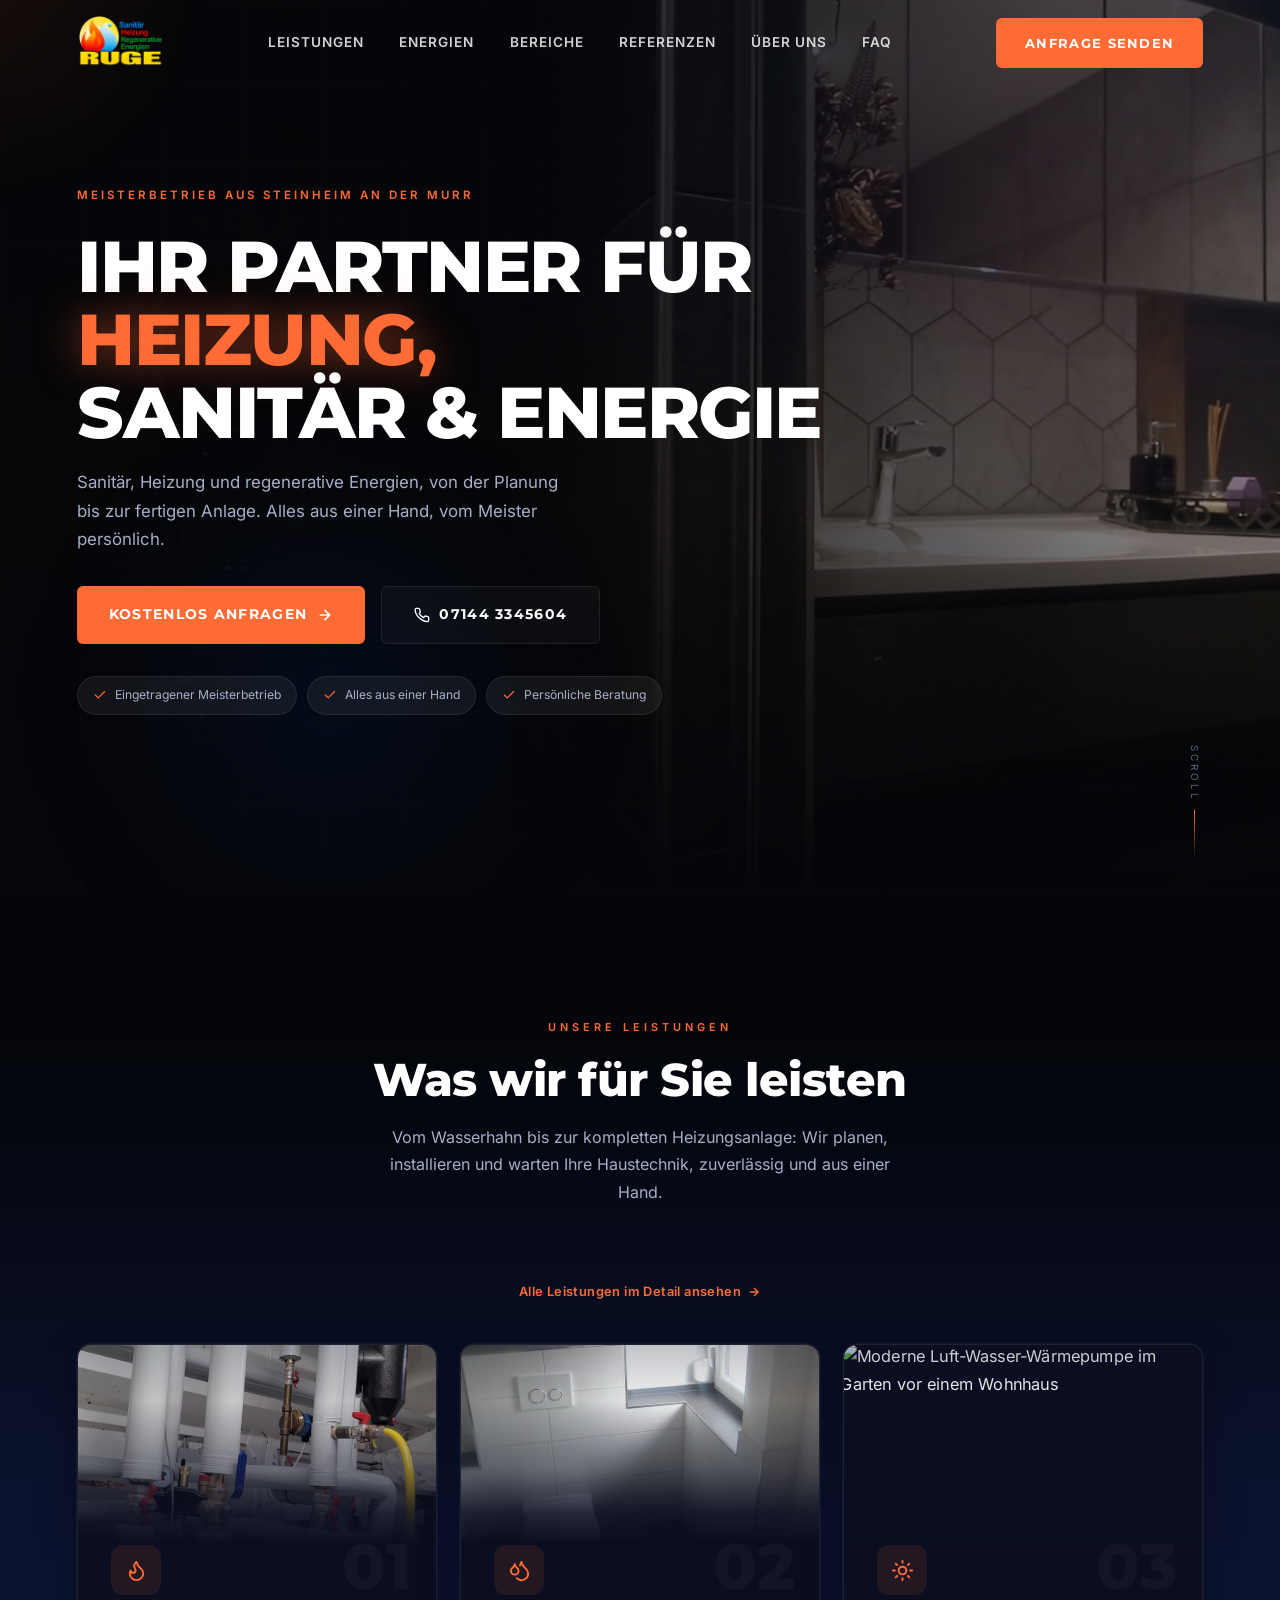
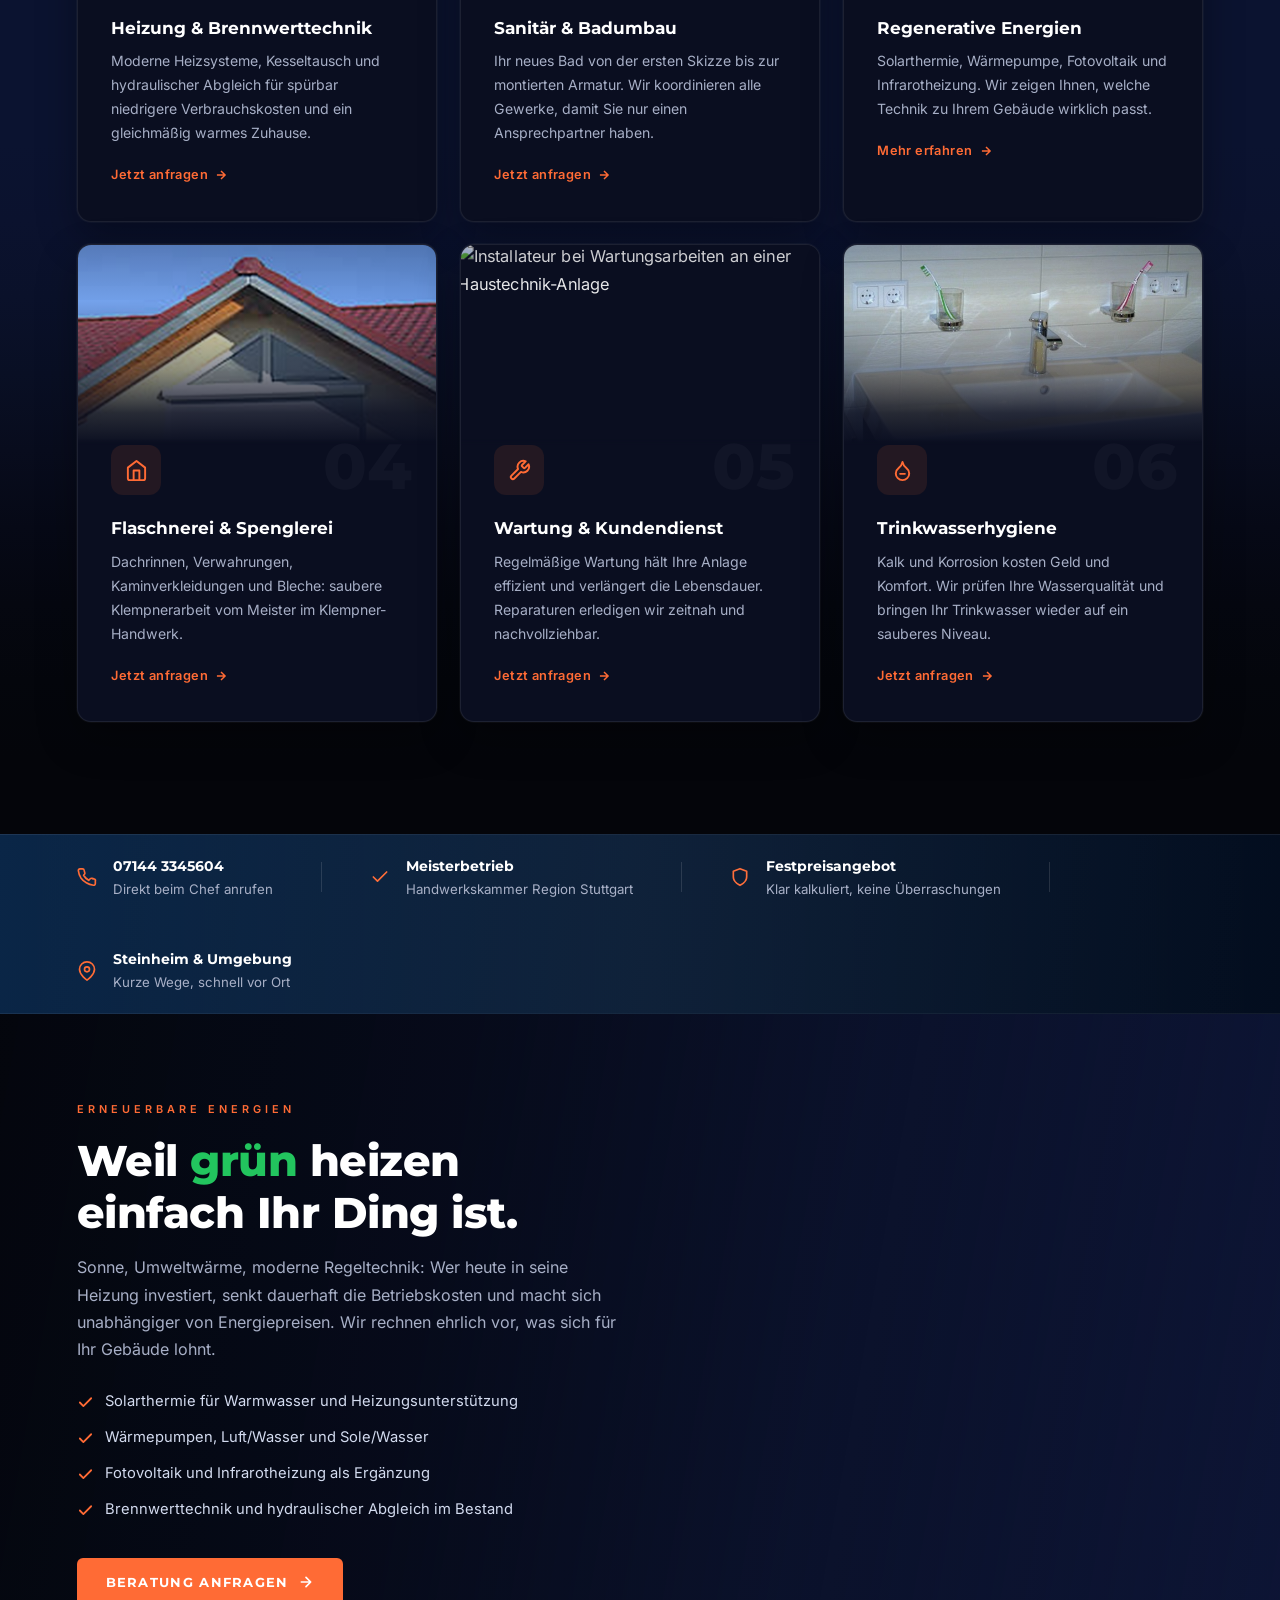
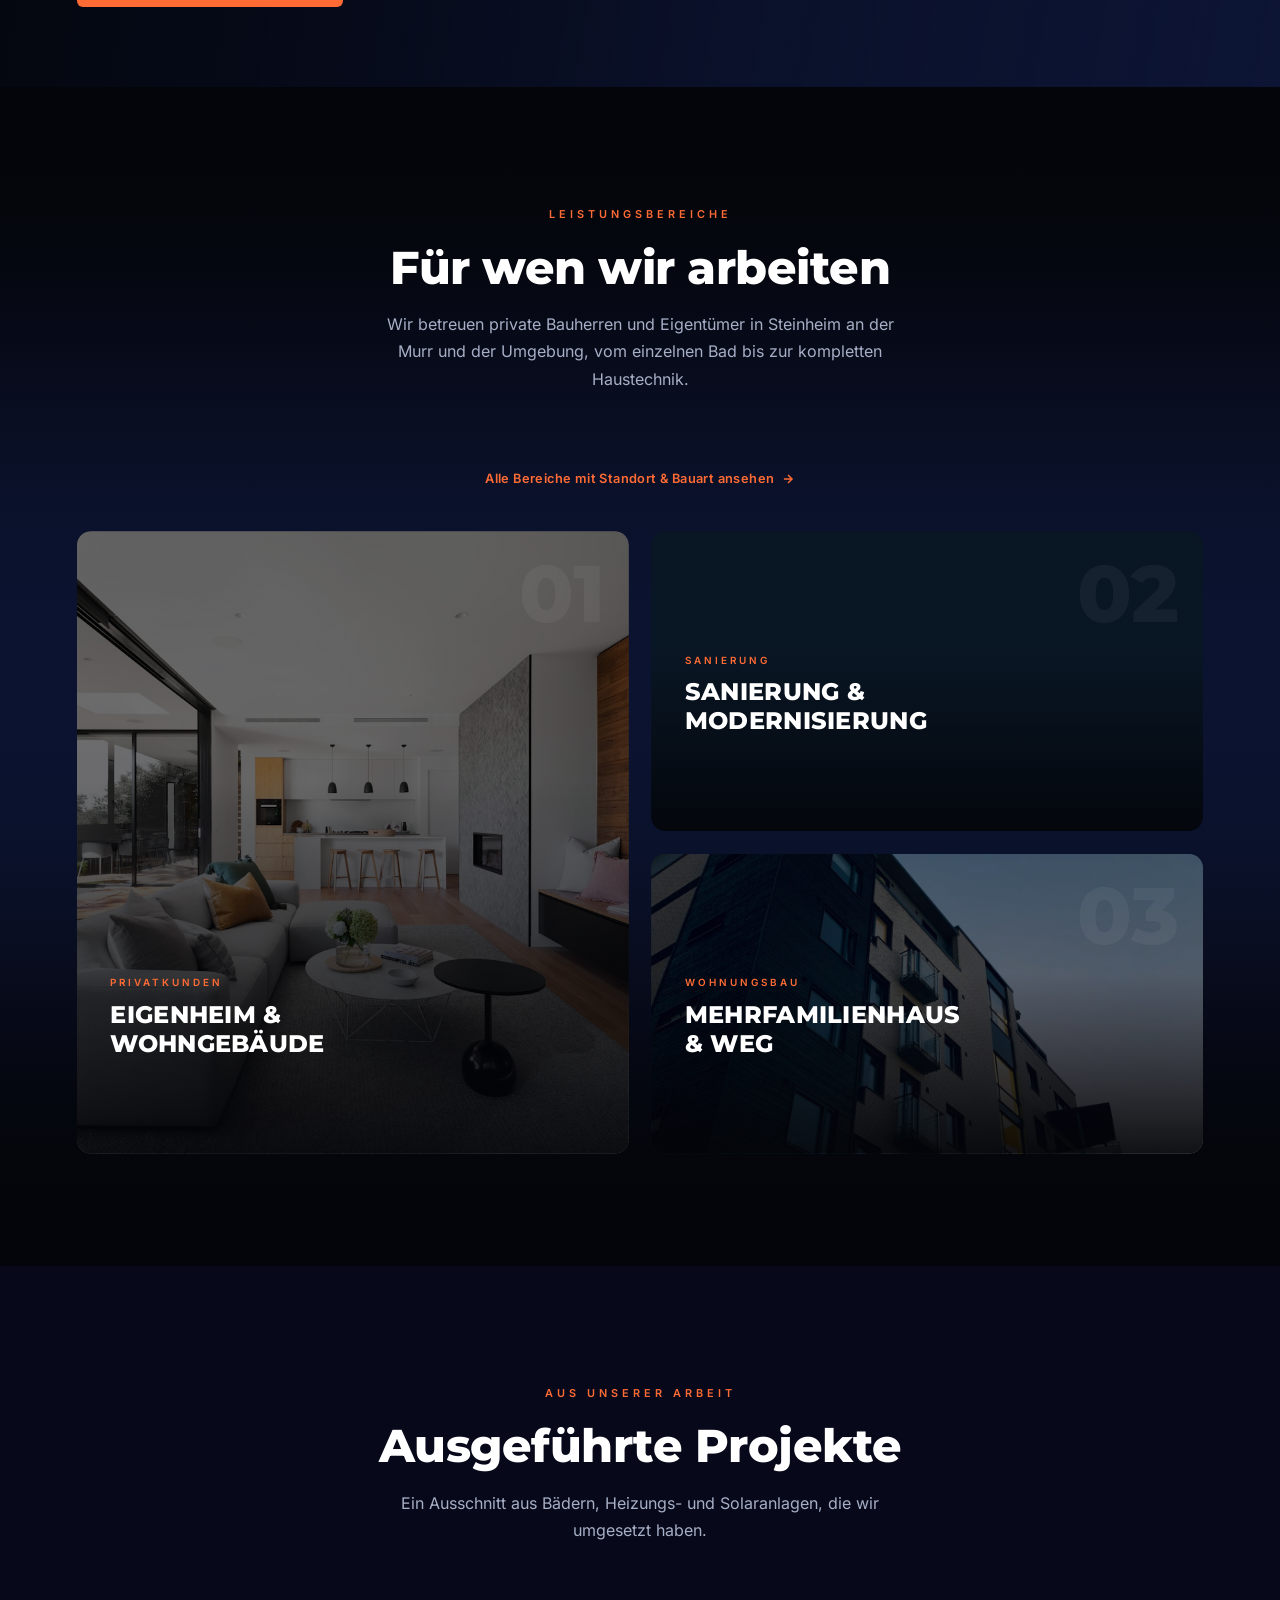
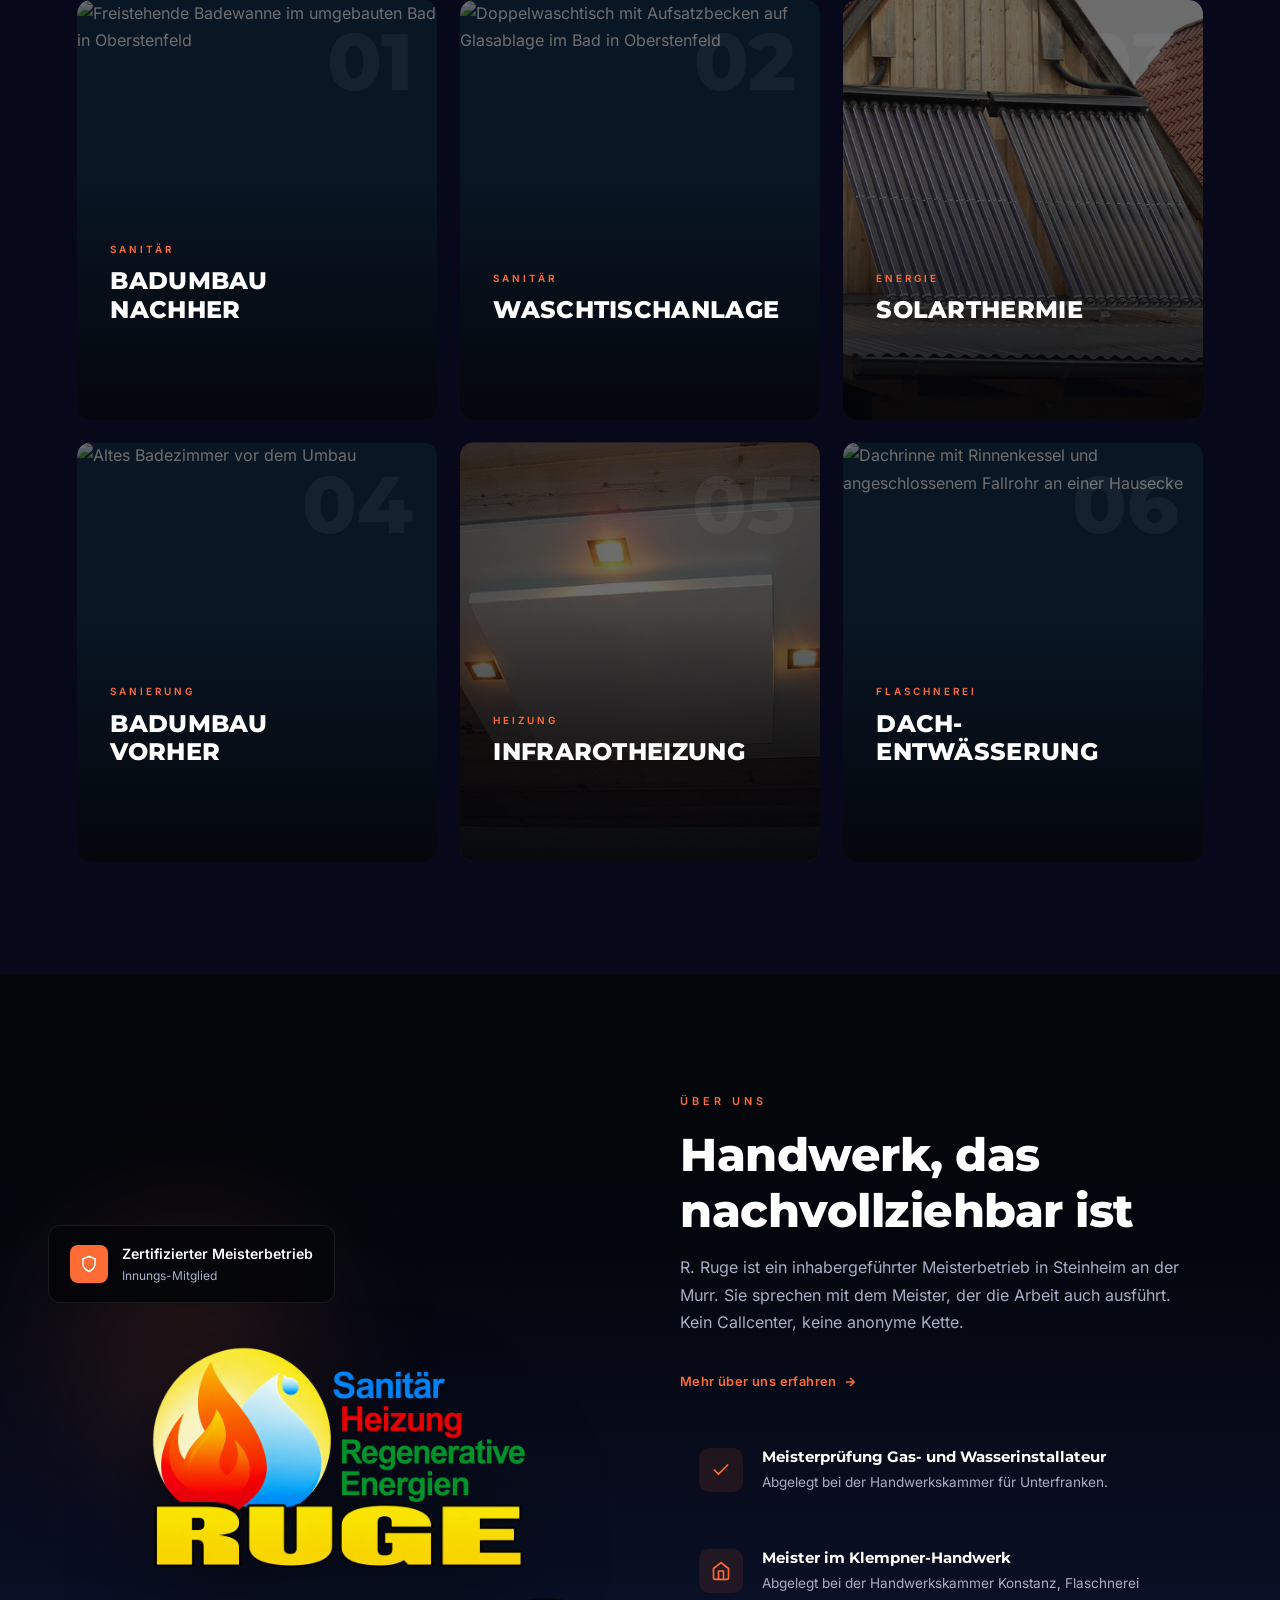
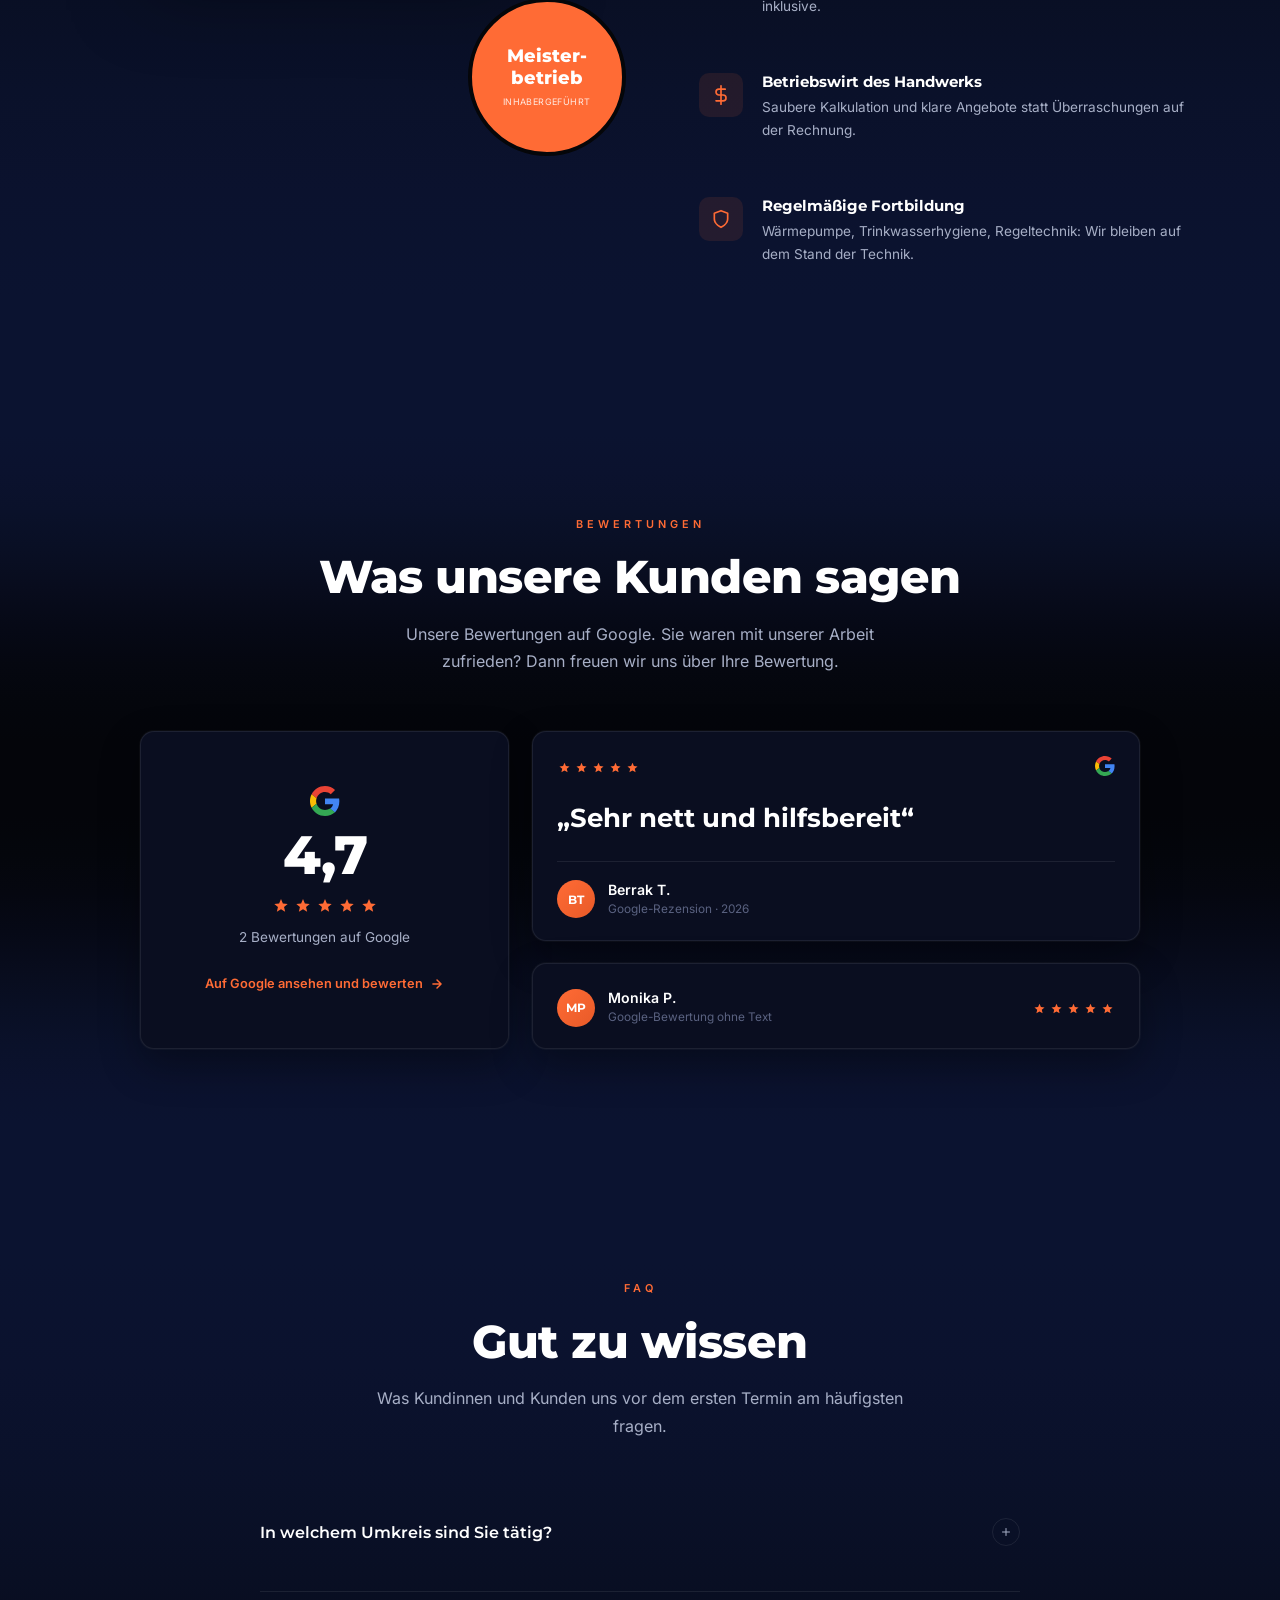
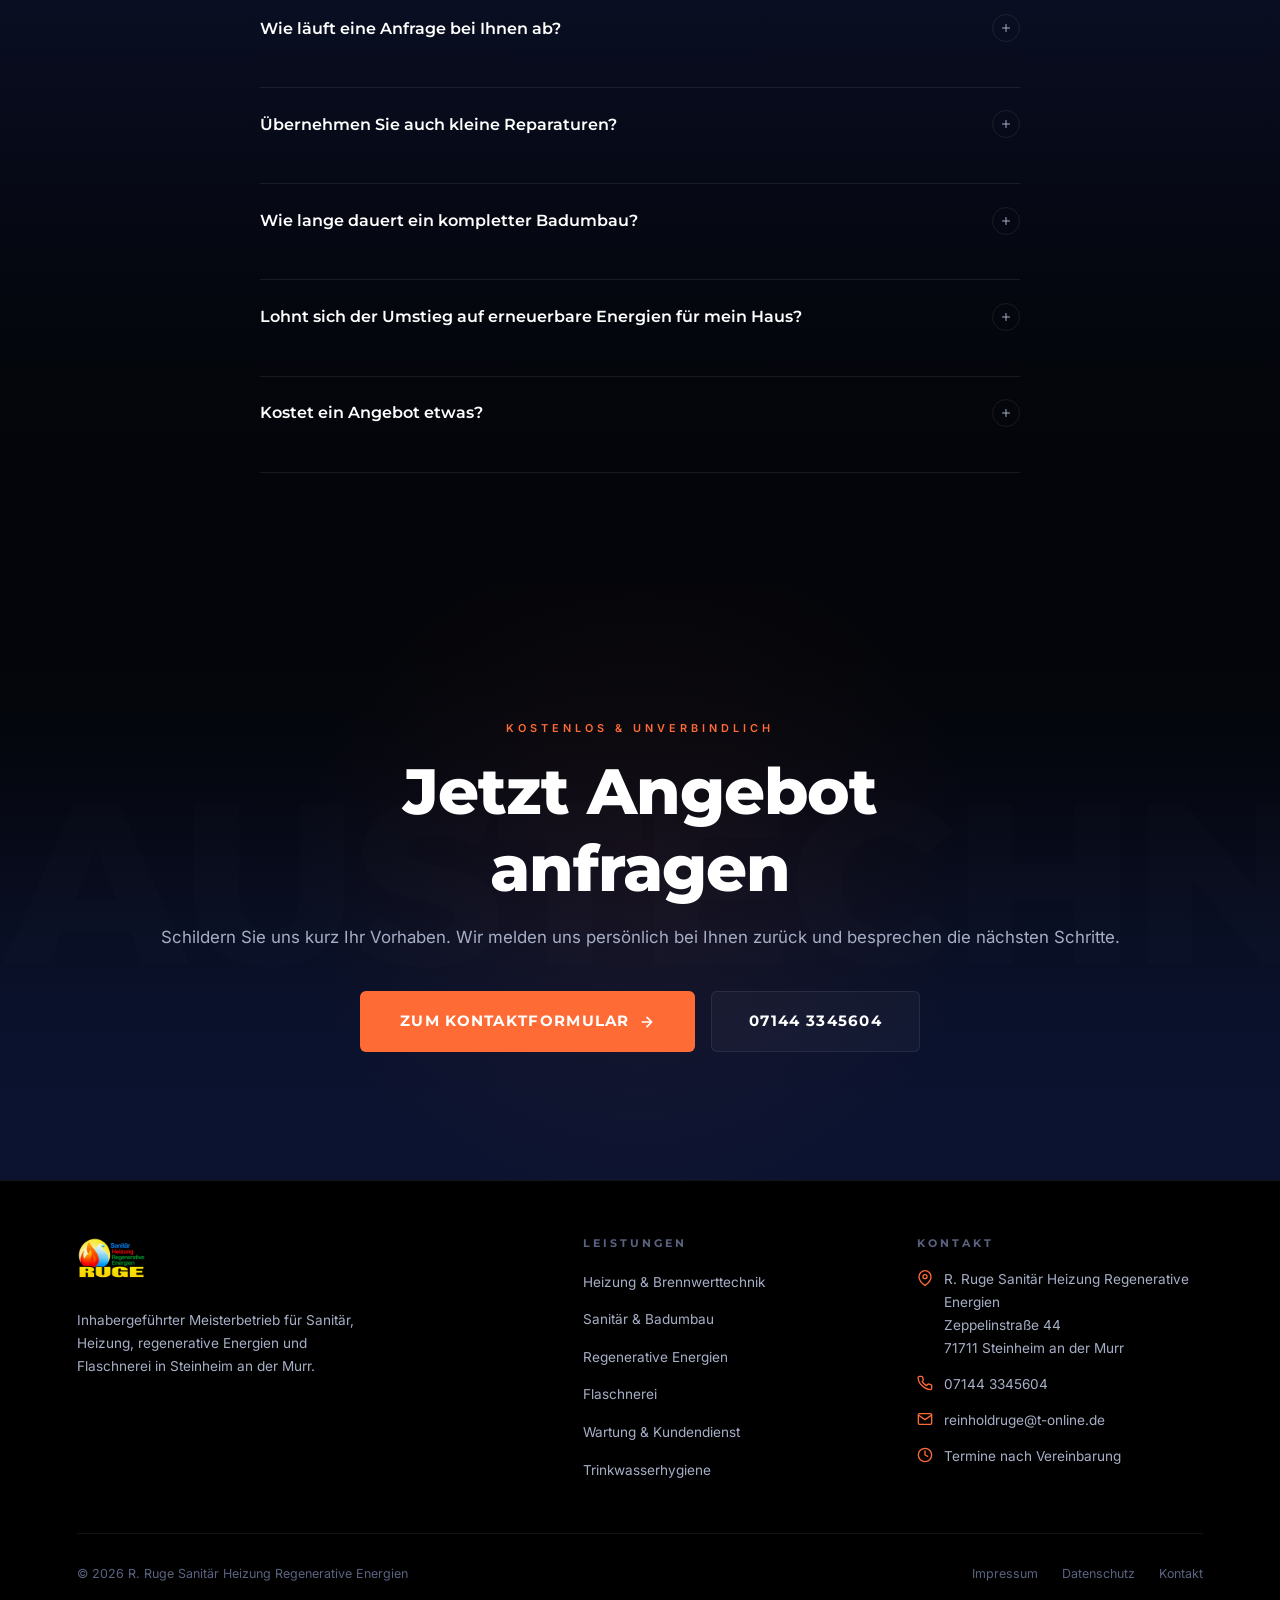
==== commit 1b387e38: "Add files via upload" ====
--- a/index.html
+++ b/index.html
@@ -871,7 +871,7 @@
     transition: opacity 0.6s ease, transform 0.7s cubic-bezier(0.2,0.7,0.2,1);
   }
   .perk.reveal-item { transform: translateX(28px); }
-  .energien-list li.reveal-item { transform: translateX(-20px); }
+  .energien-list li.reveal-item { transform: none; } /* Haken-Punkte im Fotobanner: nur einblenden, kein Einrücken */
   .reveal-item.visible { opacity: 1; transform: none; }
 
   /* Leistungs-Karten: 3D-Neigung + Lichtreflex, der dem Cursor folgt */
--- a/mobile.css
+++ b/mobile.css
@@ -49,6 +49,15 @@
 }
 @media (max-width: 768px), (hover: none) and (pointer: coarse) {
   video::-webkit-media-controls { display: none !important; }
+}
+/* Blockiert das Handy Autoplay (iPhone-Stromsparmodus, „Video-Vorschau
+   automatisch abspielen“ aus), setzt mobile.js .vid-blocked: das Standbild
+   bewegt sich dann langsam, bis ein Tippen das Video startet. */
+@keyframes vidPosterDrift { from { transform: scale(1); } to { transform: scale(1.08); } }
+@media (max-width: 768px) and (prefers-reduced-motion: no-preference), (hover: none) and (pointer: coarse) and (prefers-reduced-motion: no-preference) {
+  .hero-media video.vid-blocked, .svc-hero-media video.vid-blocked, .energien-media video.vid-blocked {
+    animation: vidPosterDrift 14s ease-in-out infinite alternate;
+  }
 }
 
 /* Menü-Abstände und Schriftgröße auf allen Seiten wie auf der Startseite (motion.css hatte 1.4rem) */
@@ -119,6 +128,18 @@
   .js .leistungen-grid .l-card.reveal { opacity: 1; transform: none; }
   .leistungen .ref-dots { margin-top: 0.4rem; }
 
+  /* ── Startseite, „Für wen wir arbeiten“: wischbar wie die Referenzen darunter ── */
+  .bereiche-grid.bereiche-bento {
+    display: flex; gap: 1rem; overflow-x: auto; overscroll-behavior-x: contain;
+    scroll-snap-type: x mandatory; scroll-padding-inline: 6vw;
+    margin-inline: -6vw; padding: 0 6vw 0.4rem;
+    scrollbar-width: none; -webkit-overflow-scrolling: touch;
+  }
+  .bereiche-bento::-webkit-scrollbar { display: none; }
+  .bereiche-bento .b-card { flex: 0 0 82%; height: 380px; scroll-snap-align: start; }
+  .js .bereiche-bento .b-card.reveal { opacity: 1; transform: none; clip-path: none; }
+  .js .bereiche-bento .b-card.reveal:not(.visible) .b-bg img { transform: none; }
+
   /* ── Kontakt: lange Platzhalter enden mit „…“ statt hart abgeschnitten ── */
   .field input { text-overflow: ellipsis; }
 
